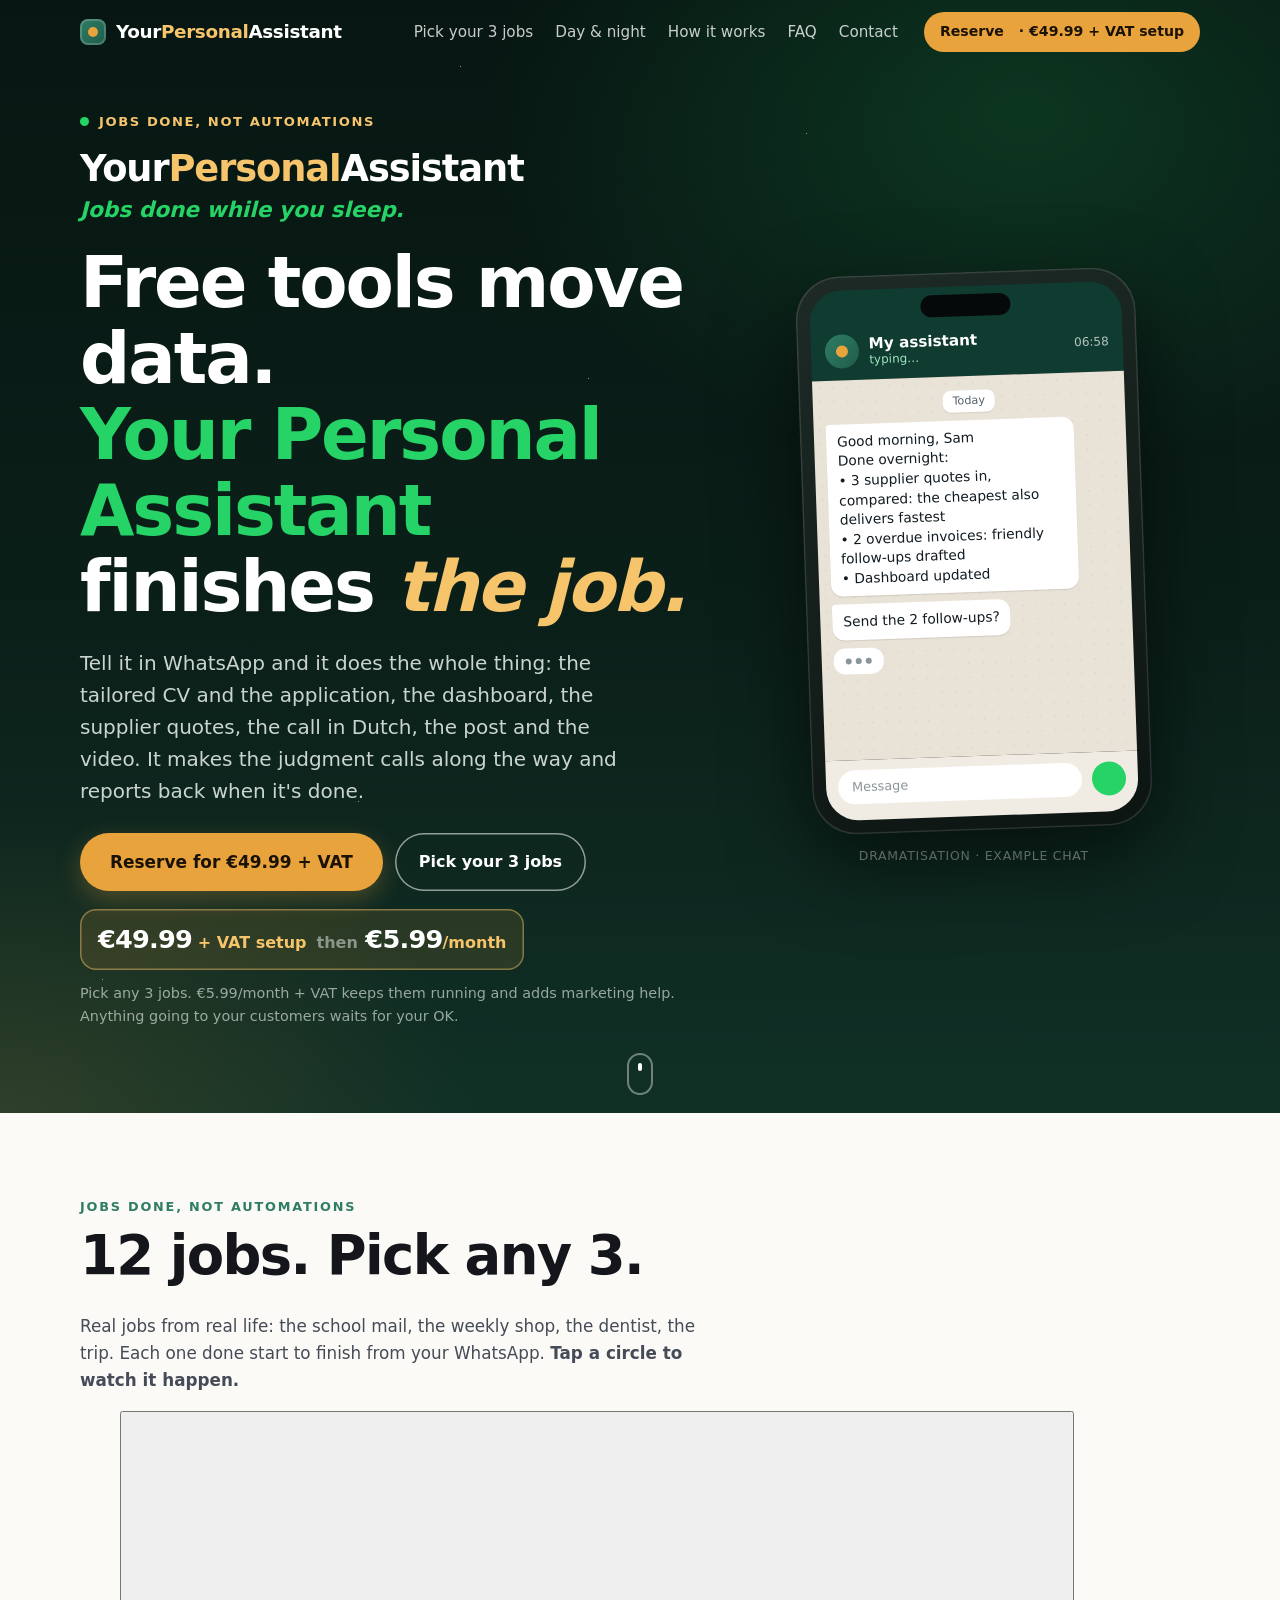
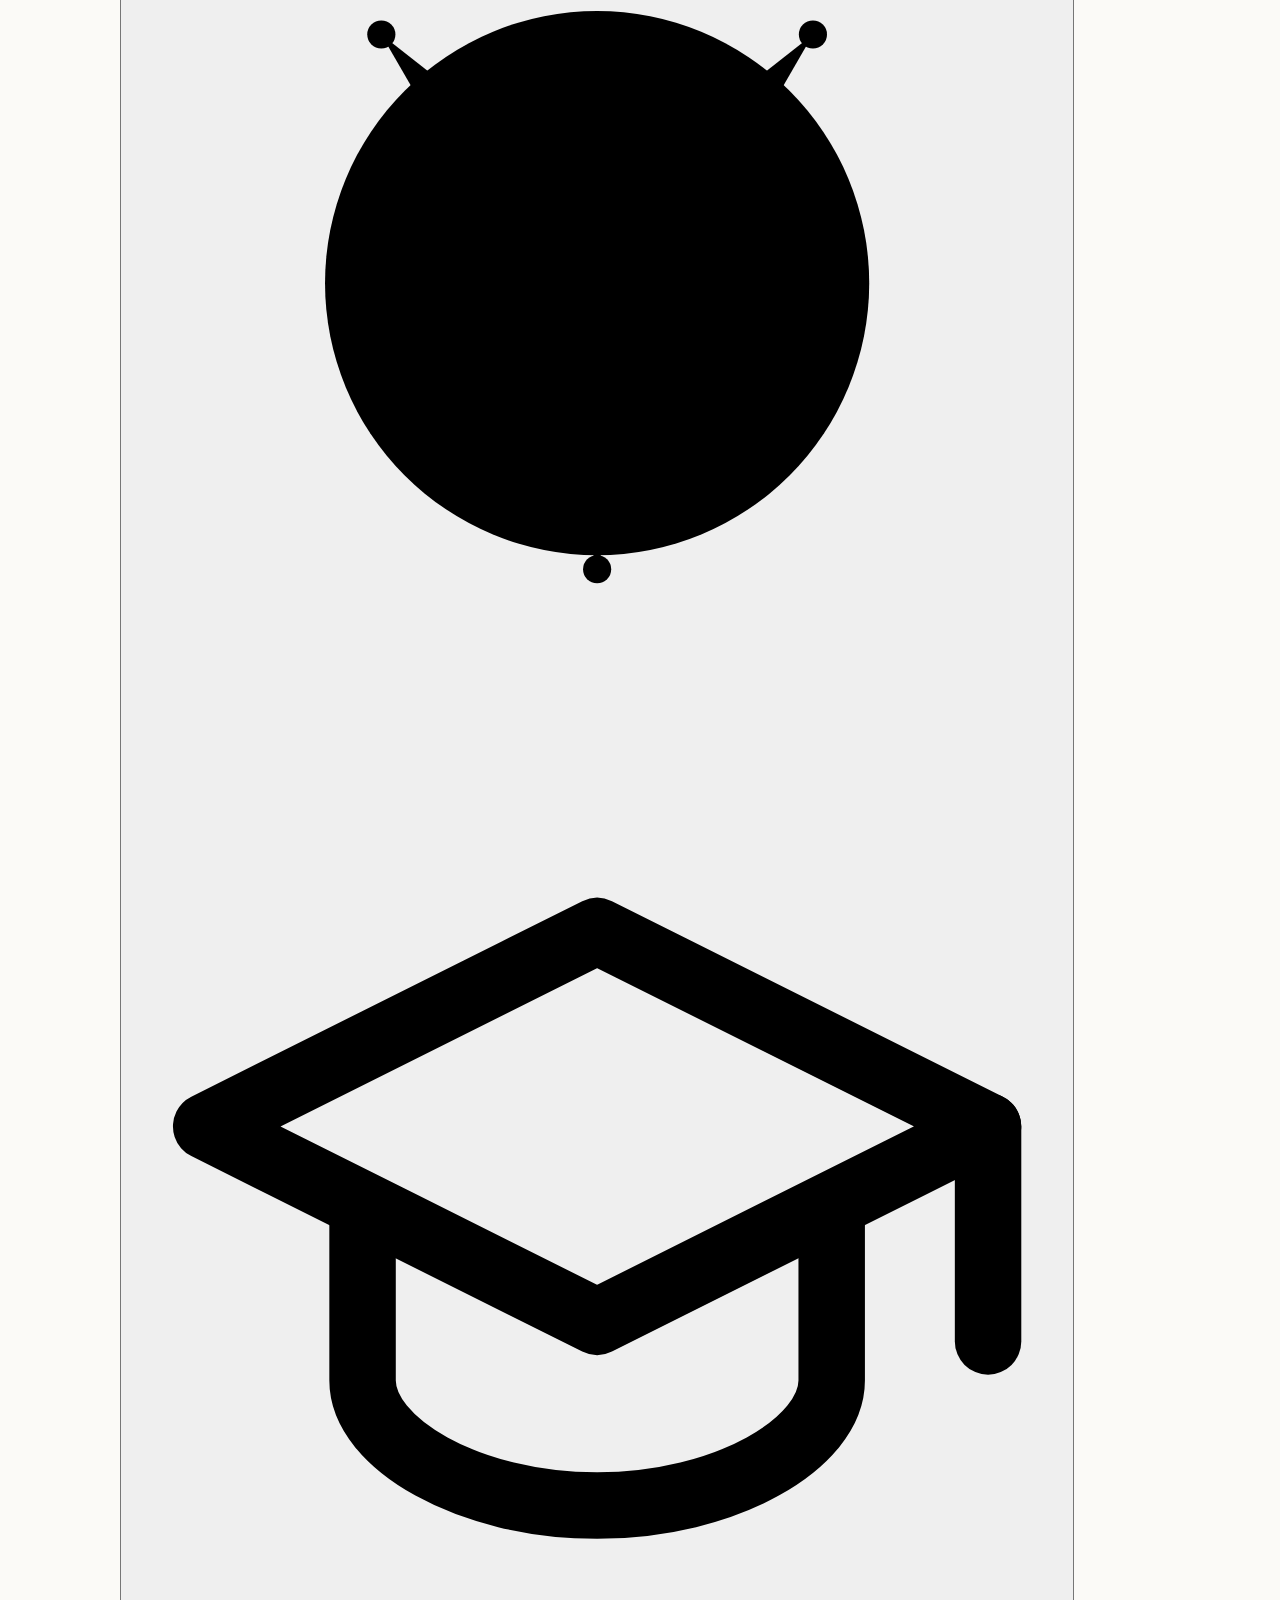
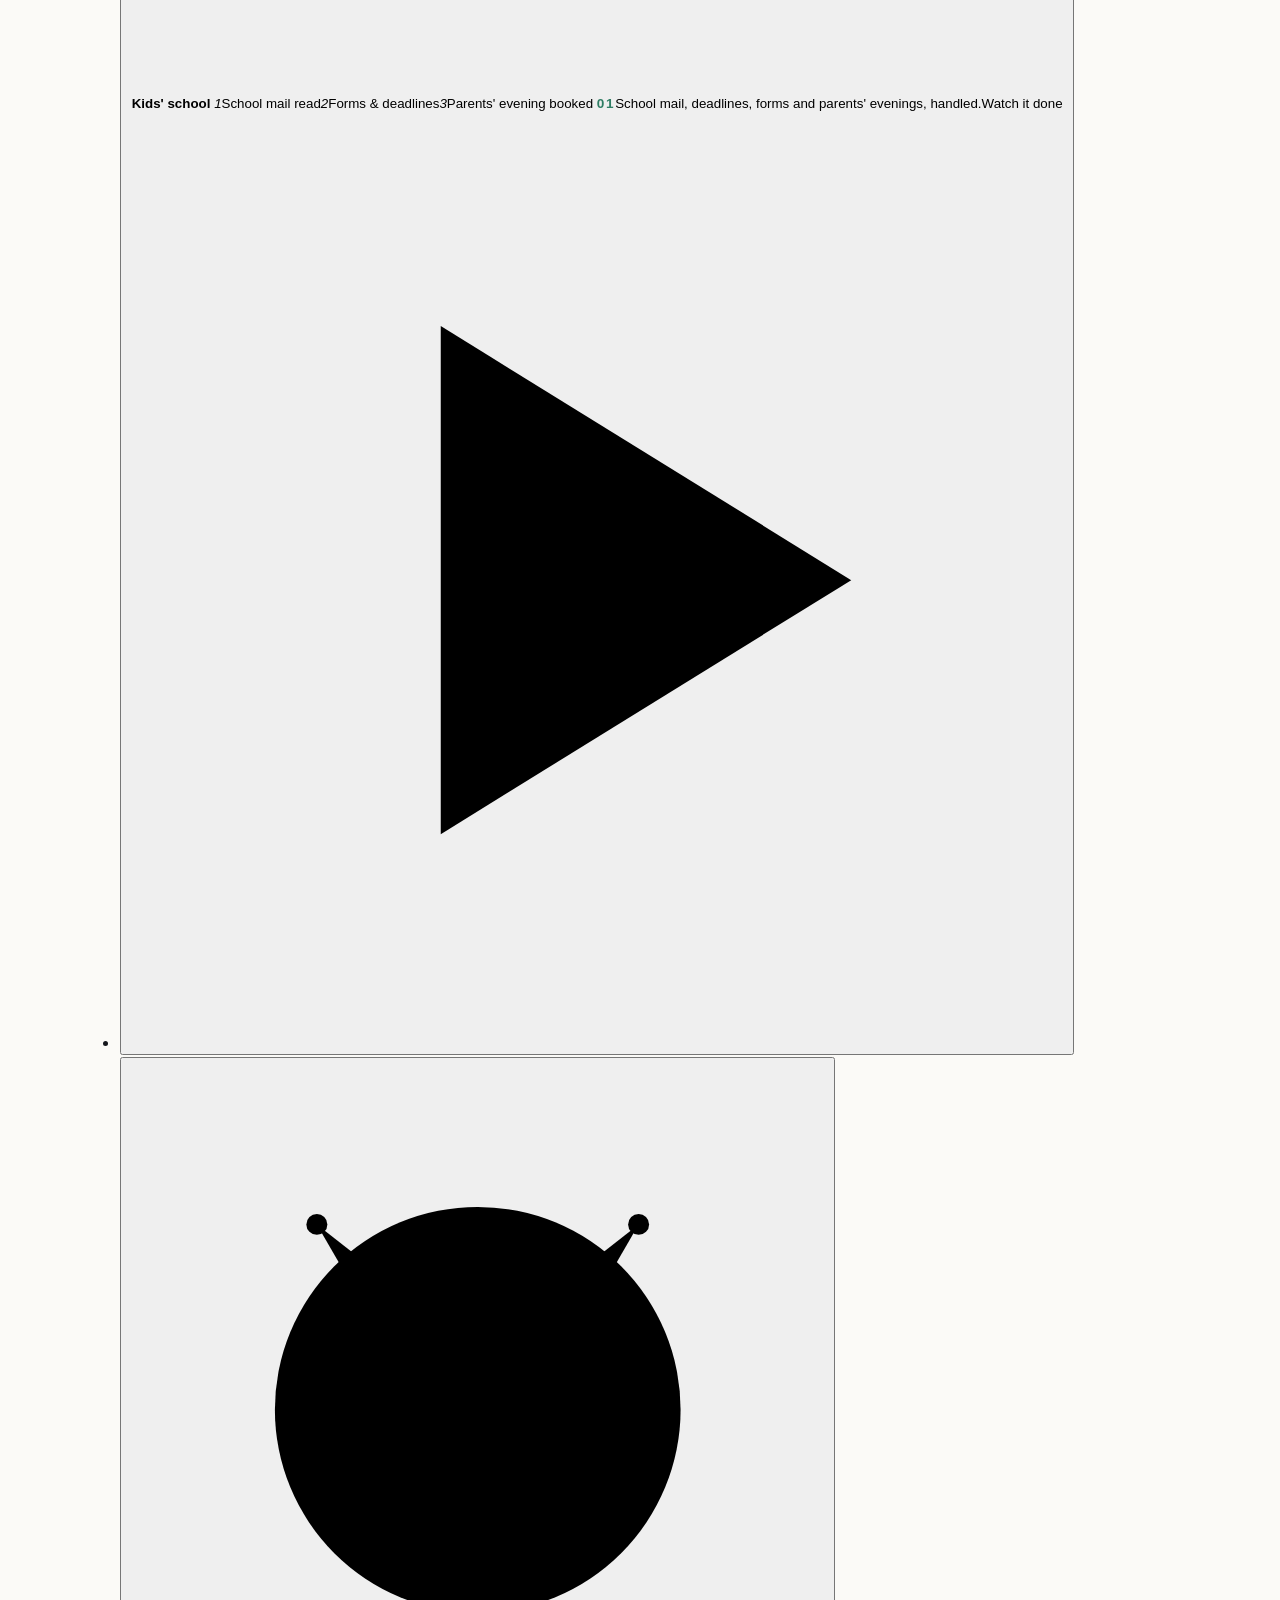
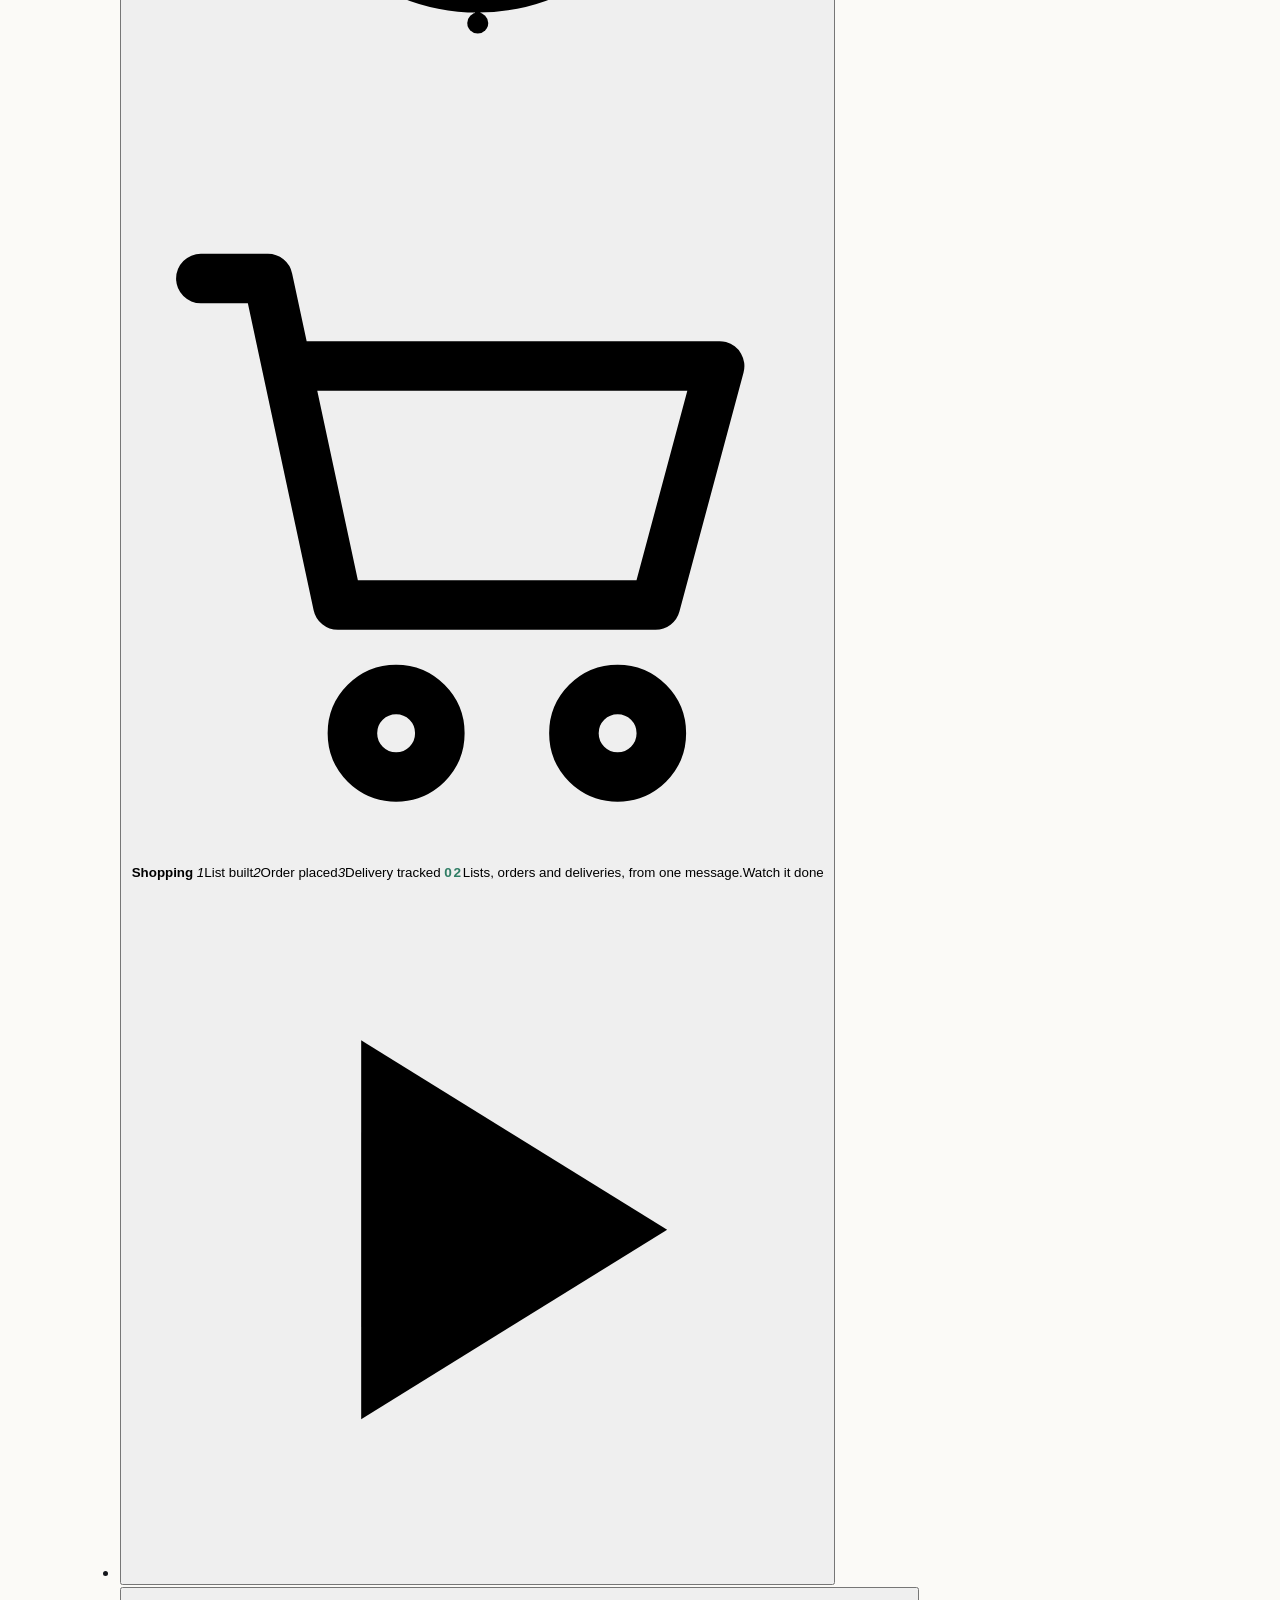
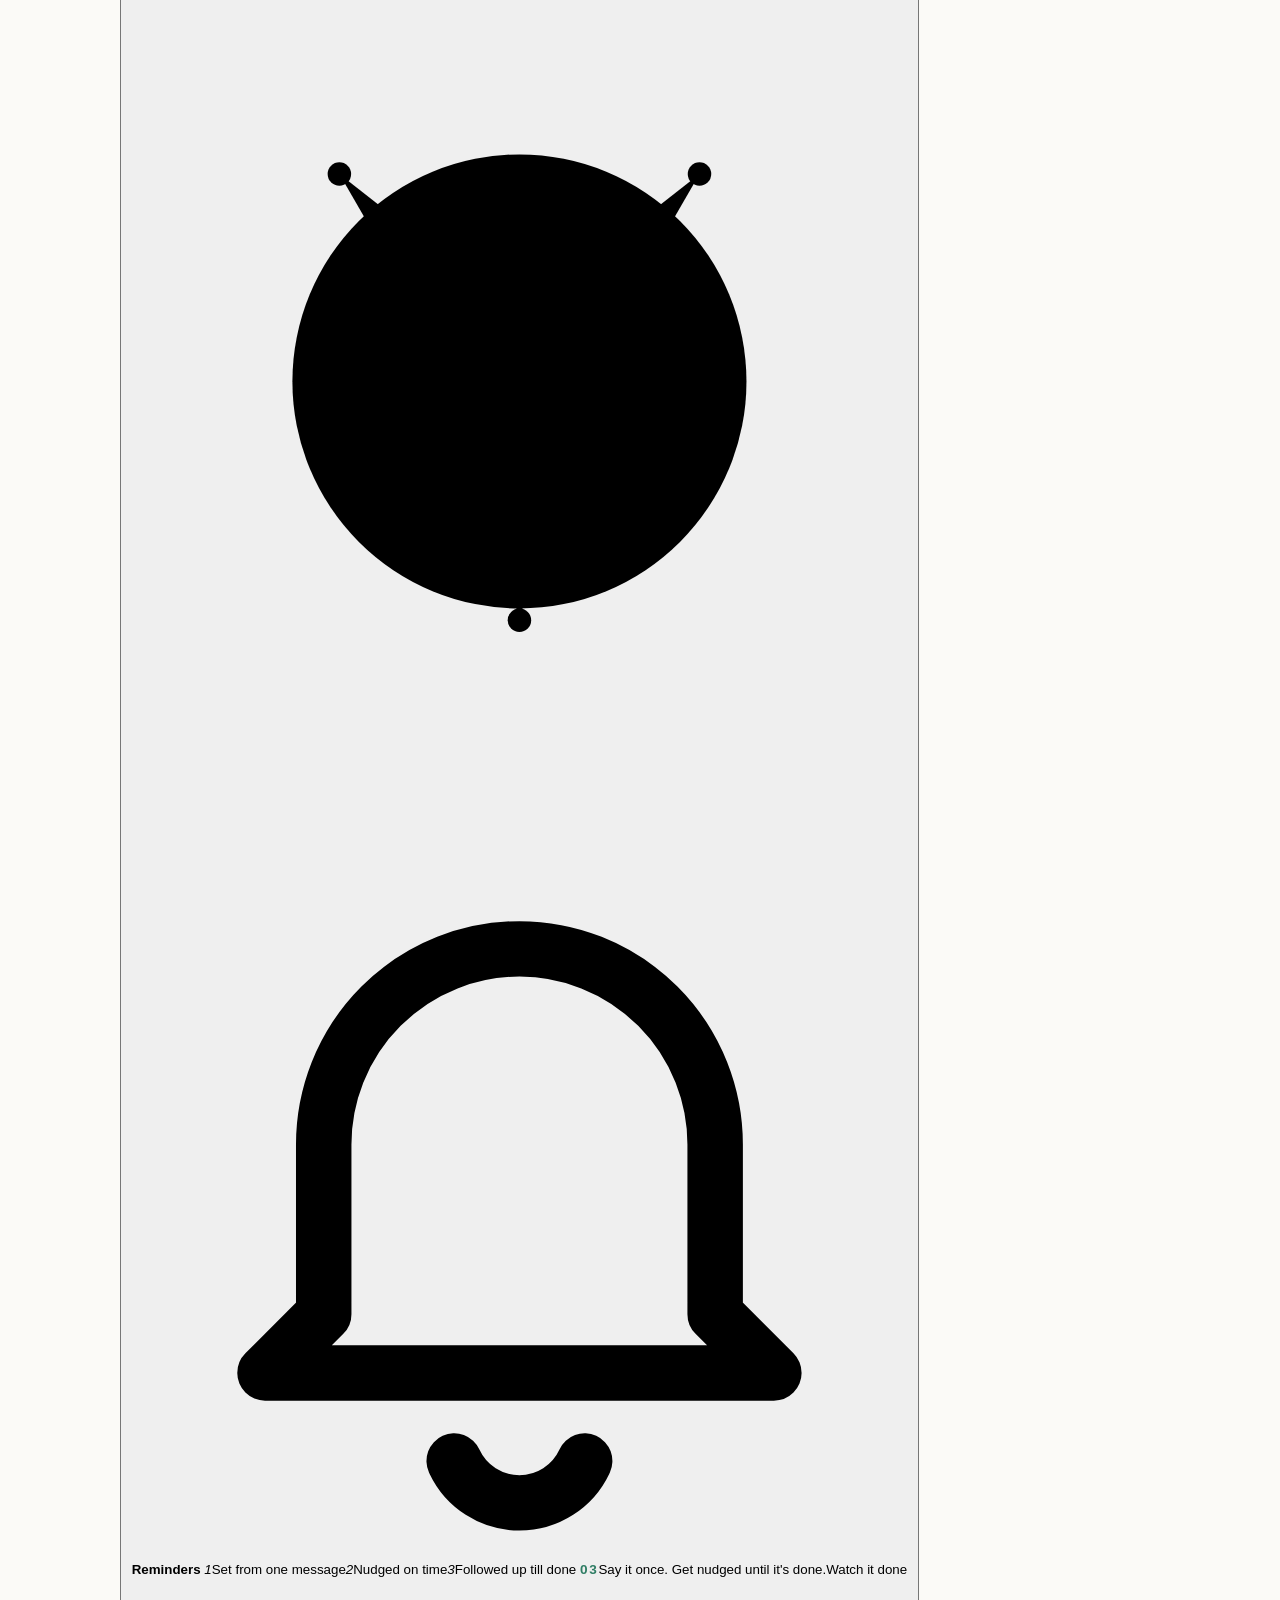
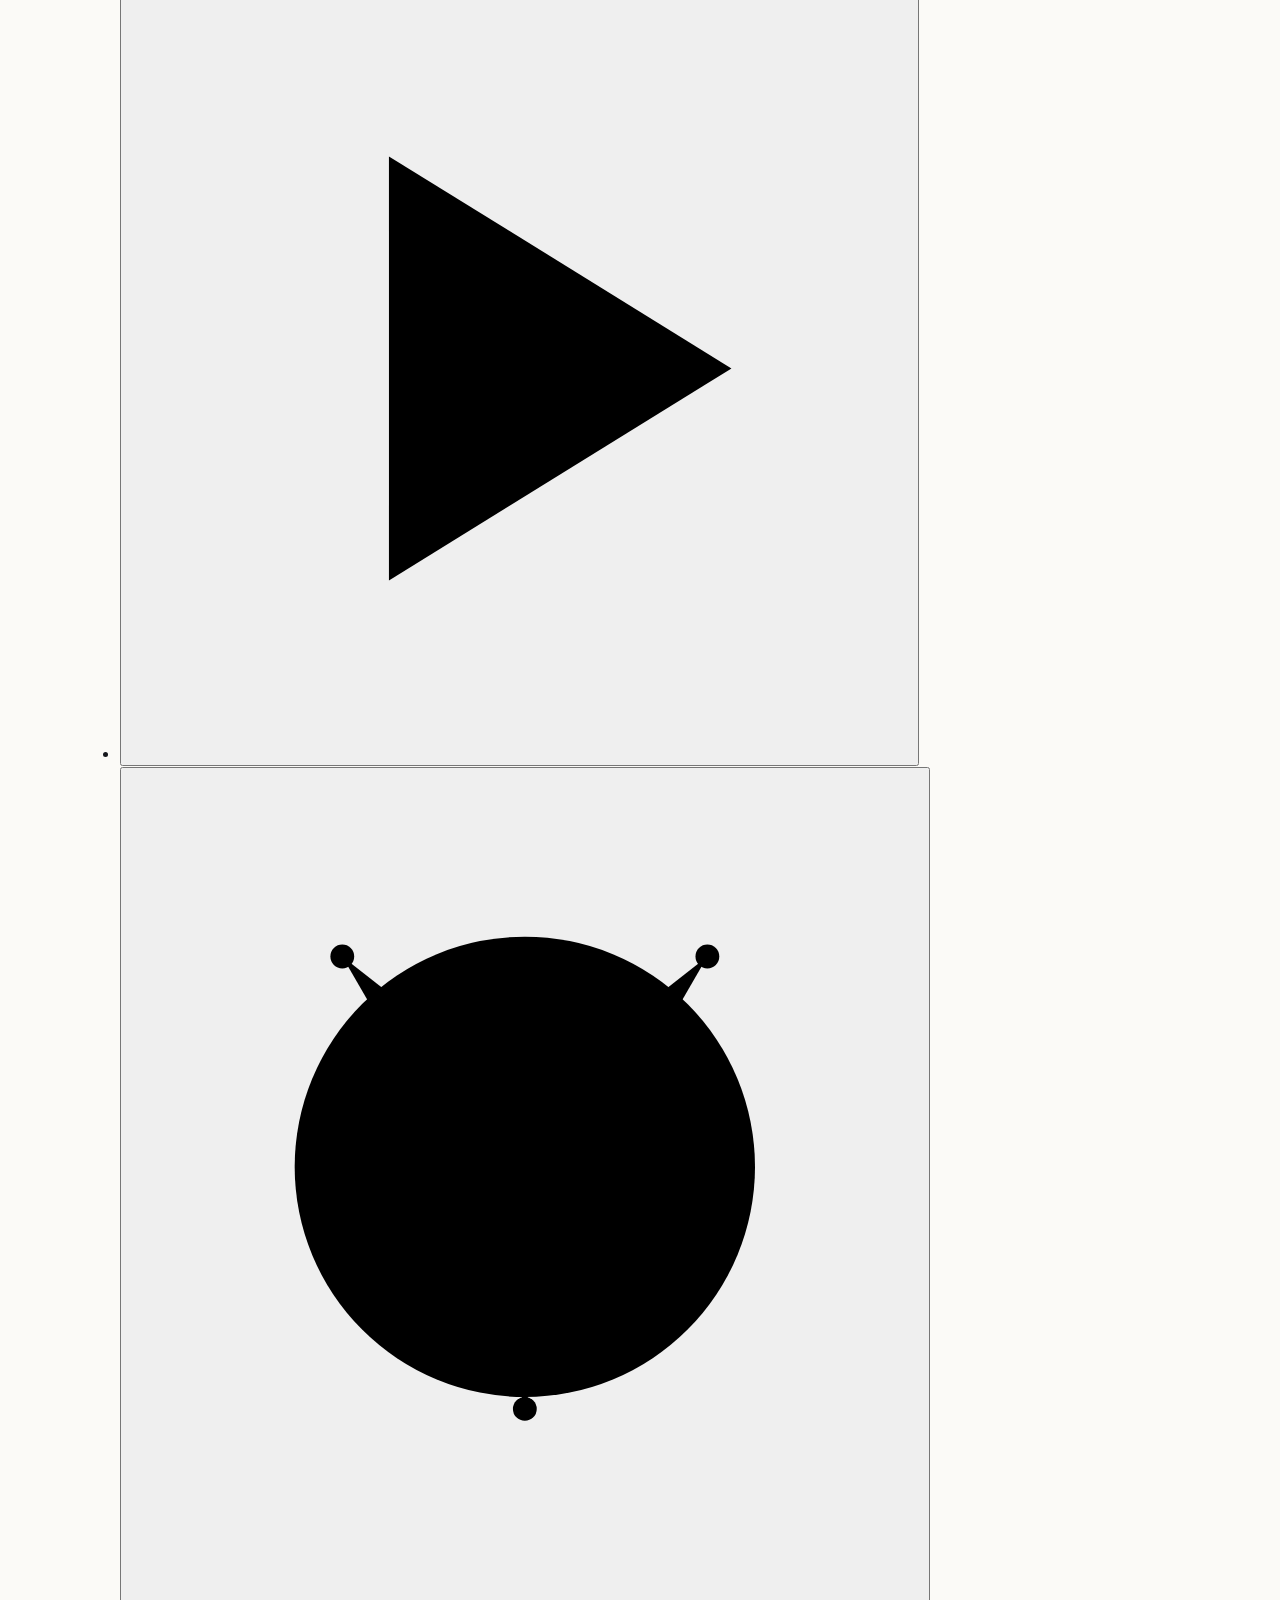
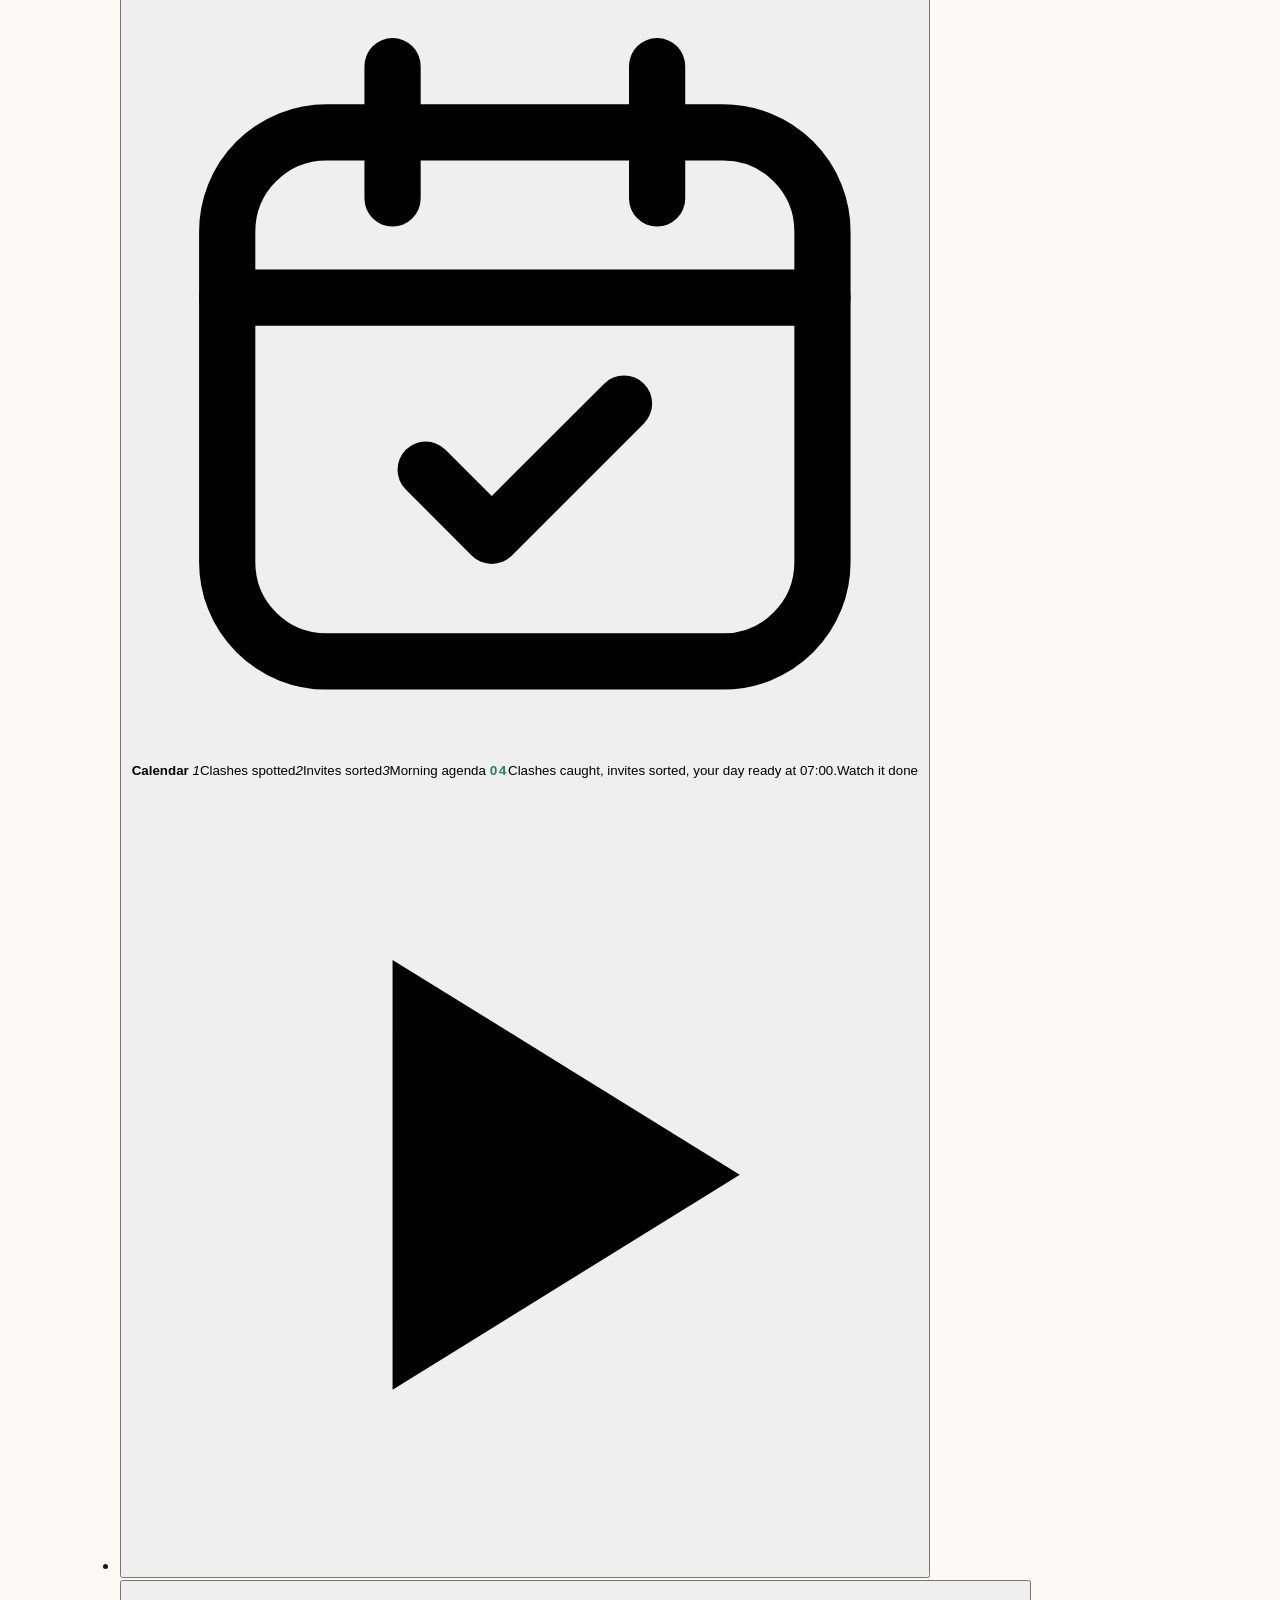
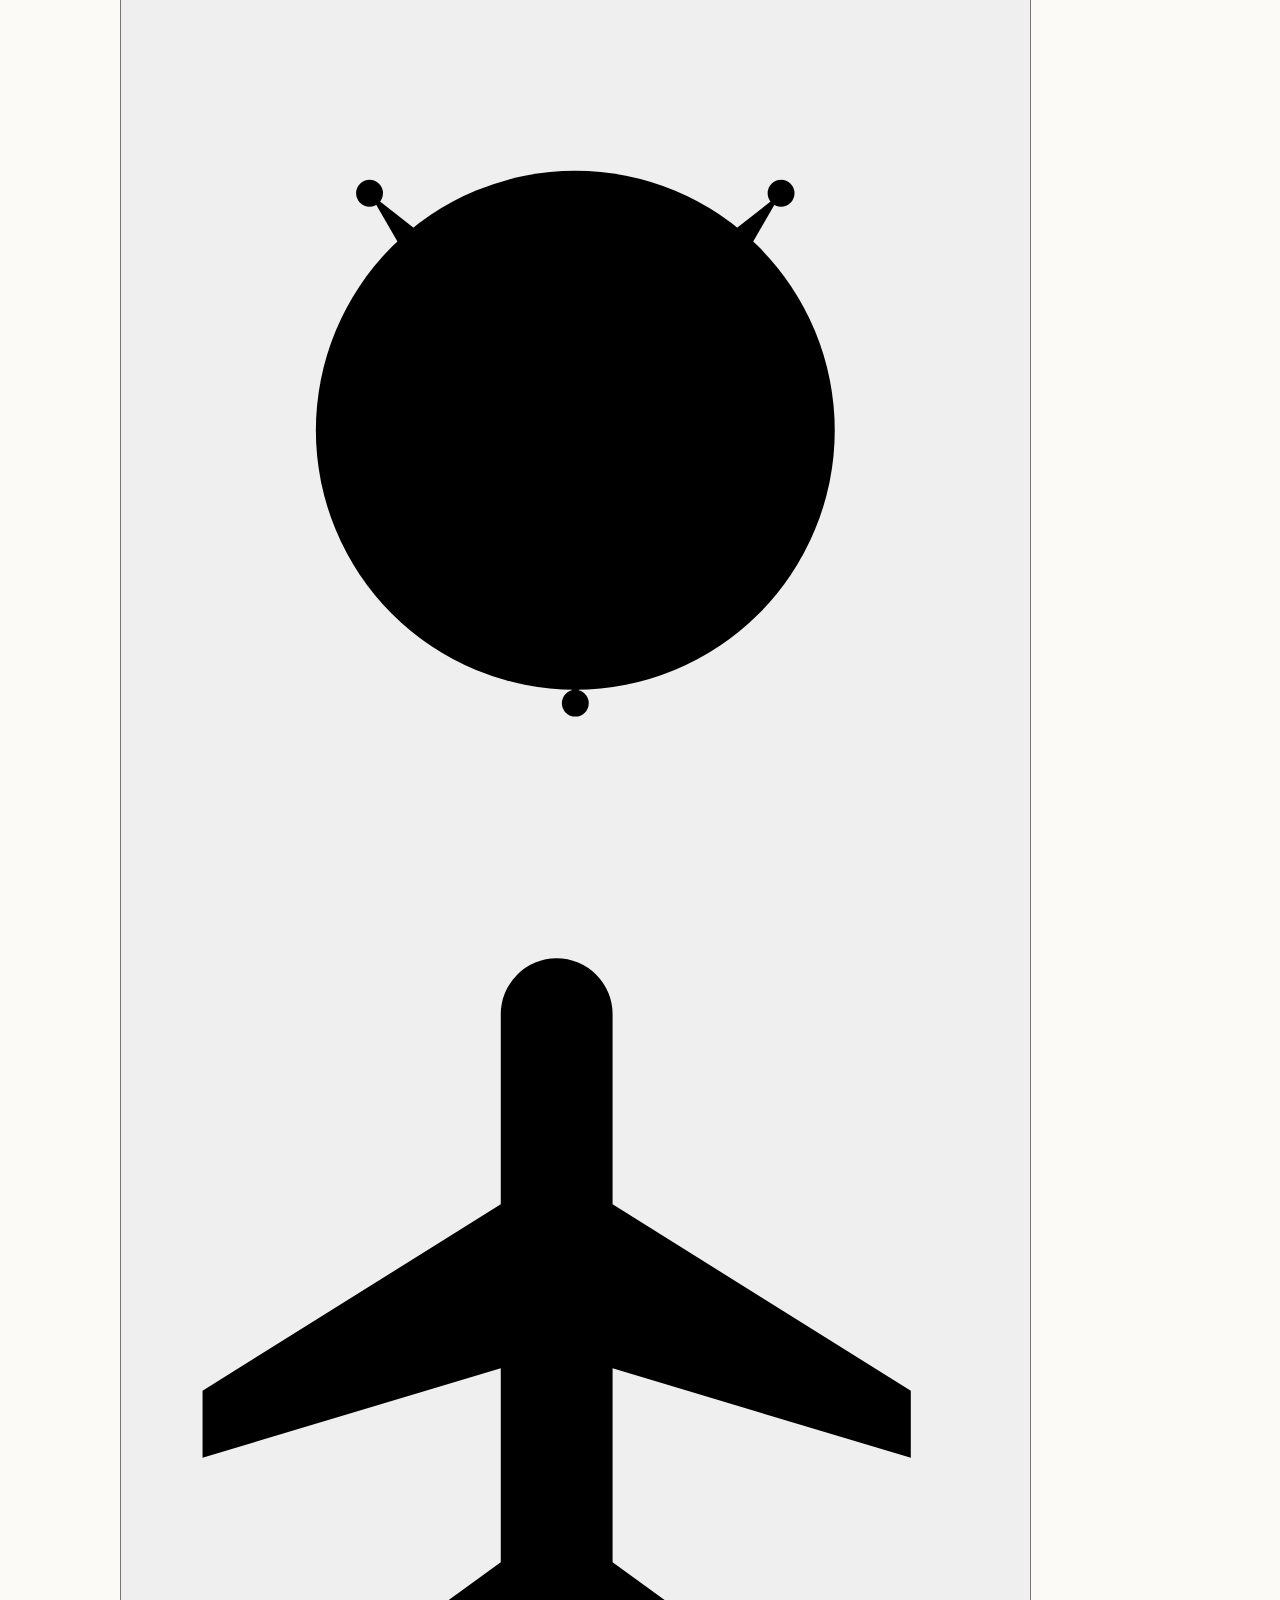
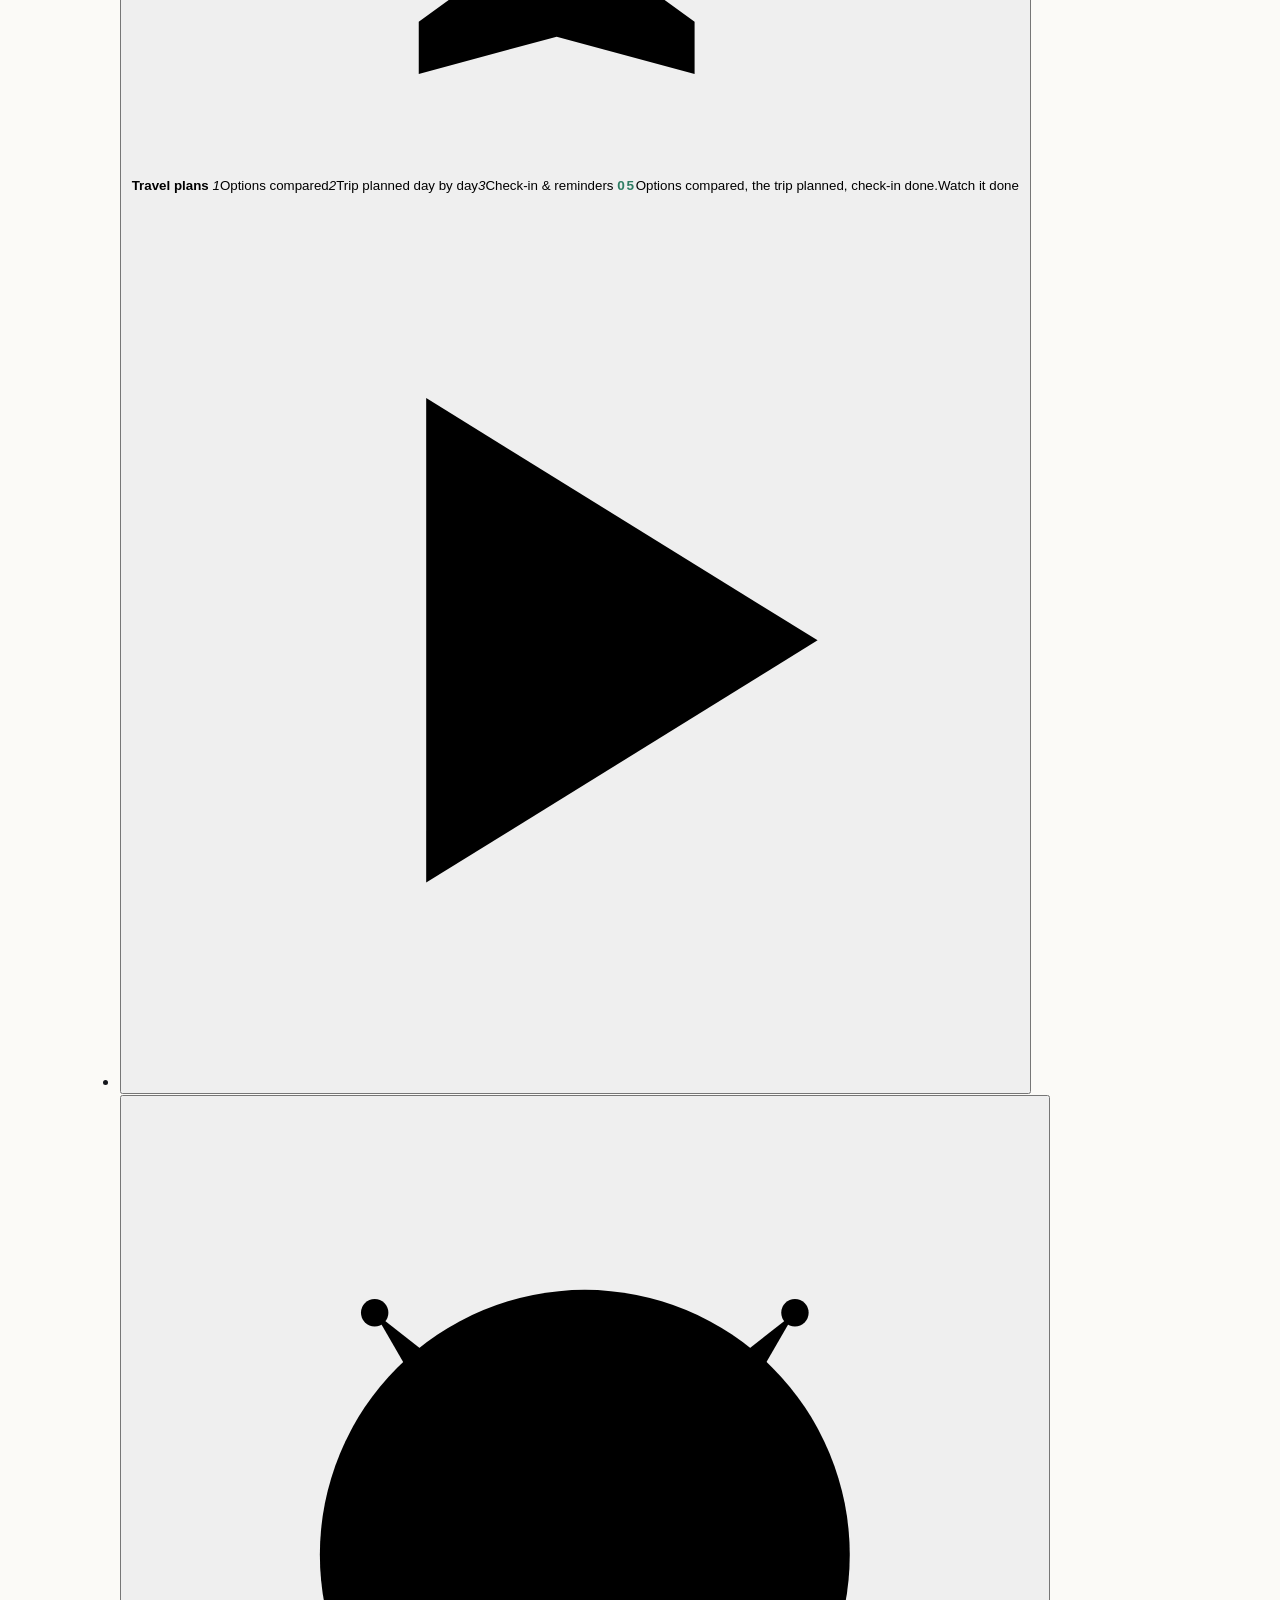
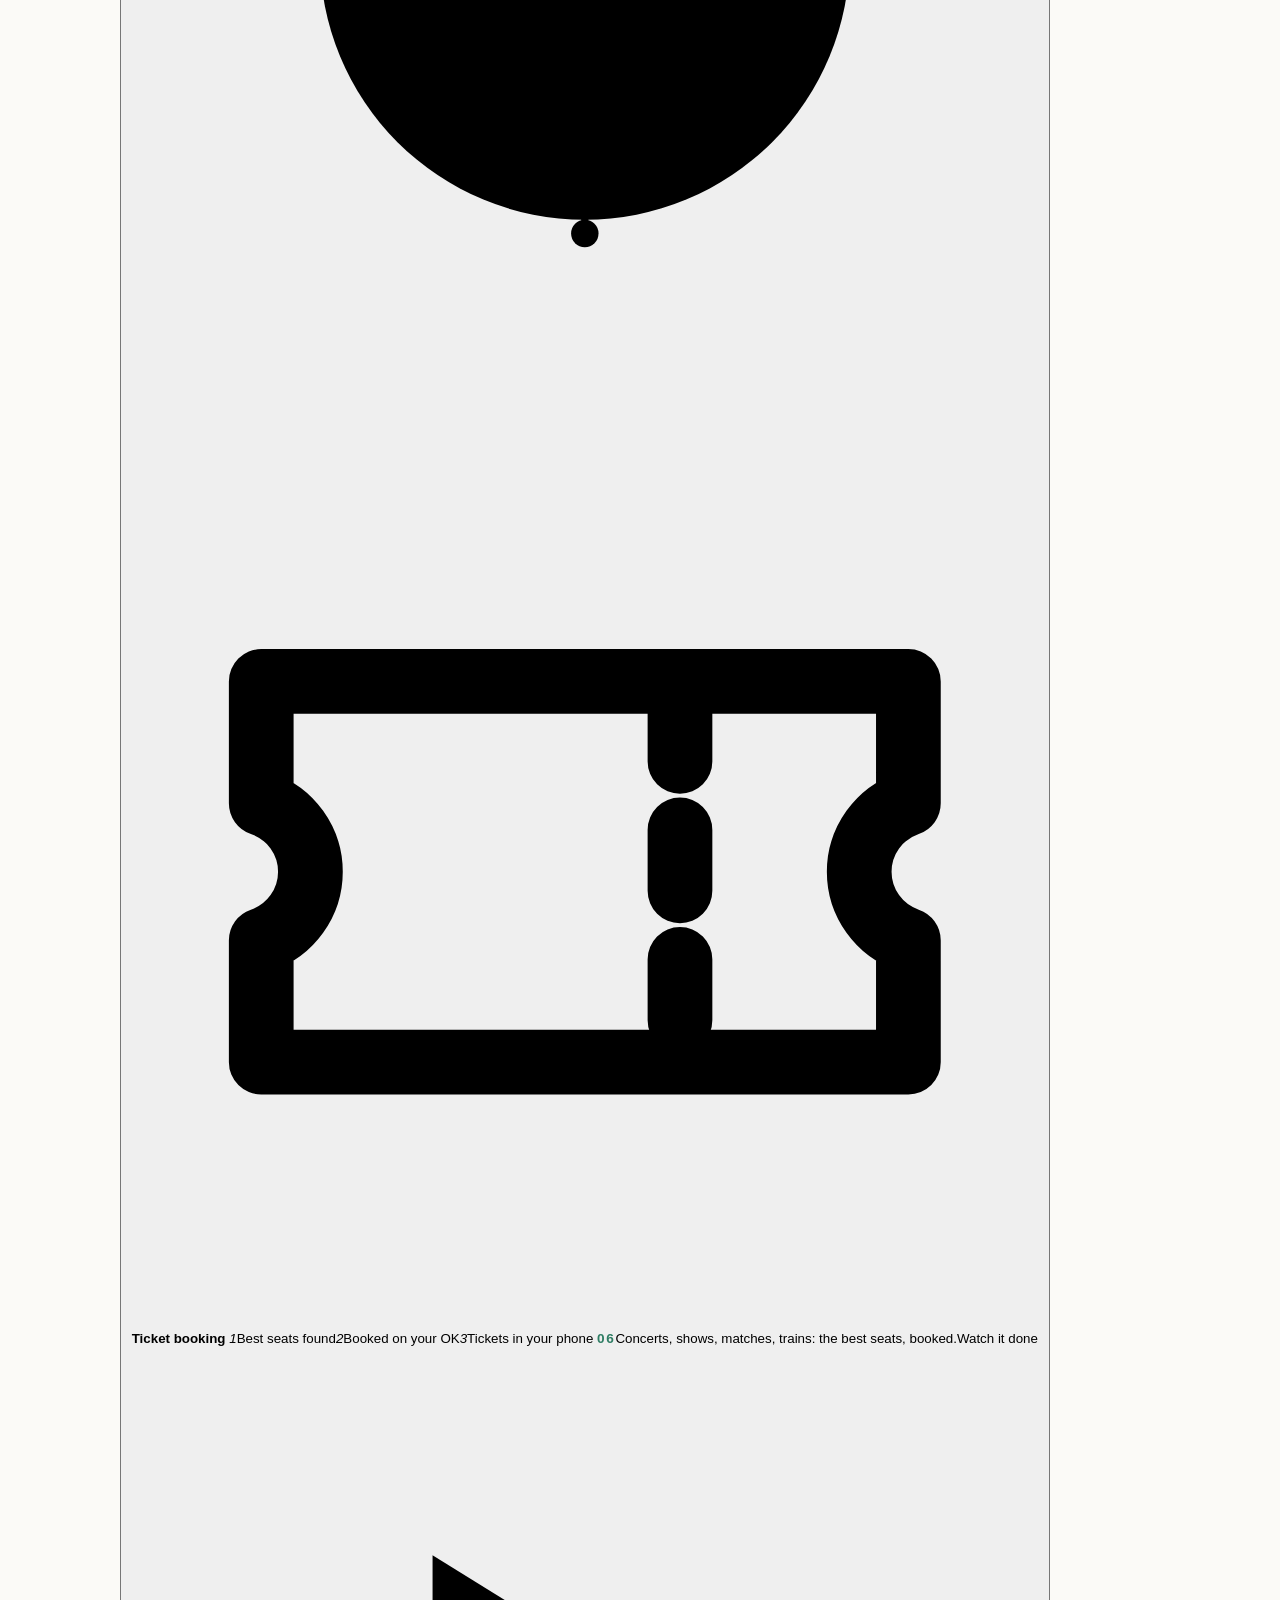
==== index.html @ eb57c245 "v7: cinematic job circles + chat sheet (index.html)" ====
<!doctype html>
<html lang="en">
<head>
<meta charset="utf-8">
<meta name="viewport" content="width=device-width, initial-scale=1, viewport-fit=cover">
<title>YourPersonalAssistant — Jobs done while you sleep. Jobs done, not automations · €49.99 setup, €5.99/month</title>
<meta name="description" content="Your Personal Assistant: jobs done while you sleep. Tell it in WhatsApp and it does the whole job: kids' school mail and forms, shopping, reminders, your calendar, travel plans, ticket booking, doctor, dentist and garage appointments, bills and renewals, job hunting and more. Pick any 3 jobs. €49.99 + VAT setup, then €5.99/month for maintenance and marketing.">
<meta name="theme-color" content="#0b1f19">
<meta property="og:type" content="website">
<meta property="og:url" content="https://myownagent.aiagentops.nl/">
<meta property="og:title" content="YourPersonalAssistant — Jobs done while you sleep.">
<meta property="og:description" content="Tell it in WhatsApp. It does the whole job. Pick any 3 — €49.99 + VAT setup, then €5.99/month.">
<meta property="og:image" content="https://myownagent.aiagentops.nl/og.png">
<meta property="og:image:width" content="1200">
<meta property="og:image:height" content="630">
<meta property="og:image:alt" content="YourPersonalAssistant — Jobs done while you sleep. Jobs done, not automations. €49.99 + VAT setup, then €5.99/month.">
<meta name="twitter:card" content="summary_large_image">
<meta name="twitter:title" content="YourPersonalAssistant — Jobs done while you sleep.">
<meta name="twitter:image" content="https://myownagent.aiagentops.nl/og.png">
<link rel="icon" href="data:image/svg+xml,%3Csvg xmlns='http://www.w3.org/2000/svg' viewBox='0 0 32 32'%3E%3Crect width='32' height='32' rx='9' fill='%231f5c4a'/%3E%3Ccircle cx='16' cy='16' r='6' fill='%23e8a33d'/%3E%3C/svg%3E">
<link rel="stylesheet" href="styles.css">
</head>
<body>
<a class="skip" href="#main">Skip to content</a>
<header class="nav" id="nav">
  <div class="wrap nav-in">
    <a class="logo" href="#top" aria-label="YourPersonalAssistant home"><span class="mark" aria-hidden="true"></span><span class="wm">Your<span class="wm-p">Personal</span>Assistant</span></a>
    <nav aria-label="Sections">
      <a href="#does">Pick your 3 jobs</a>
      <a href="#day">Day &amp; night</a>
      <a href="#how">How it works</a>
      <a href="#faq">FAQ</a>
      <a href="/contact">Contact</a>
    </nav>
    <a class="btn btn-sm" href="#join">Reserve<span class="long">&nbsp;· €49.99 + VAT setup</span></a>
  </div>
</header>

<main id="main">
<!-- HERO -->
<section class="hero" id="top">
  <div class="stars" aria-hidden="true"></div>
  <div class="wrap hero-in">
    <div class="hero-copy">
      <p class="eyebrow reveal"><span class="pulse" aria-hidden="true"></span>Jobs done, not automations</p>
      <p class="brandline reveal"><span class="bl-name"><span class="wm">Your<span class="wm-p">Personal</span>Assistant</span></span><span class="bl-tag">Jobs done while you sleep.</span></p>
      <h1 class="reveal">Free tools move data.<br><span class="hl">Your Personal Assistant</span> finishes <span class="hl2">the job.</span></h1>
      <p class="lede reveal">Tell it in WhatsApp and it does the whole thing: the tailored CV and the application, the dashboard, the supplier quotes, the call in Dutch, the post and the video. It makes the judgment calls along the way and reports back when it's done.</p>
      <div class="cta-row reveal">
        <a class="btn btn-big" href="#join">Reserve for €49.99 + VAT</a>
        <a class="btn btn-ghost" href="#does">Pick your 3 jobs</a>
      </div>
      <p class="hero-price reveal"><span class="nw"><b>€49.99</b> <span>+ VAT setup</span></span> <span class="nw"><i>then</i> <b>€5.99</b><span>/month</span></span></p>
      <p class="fine reveal">Pick any 3 jobs. €5.99/month + VAT keeps them running and adds marketing help. Anything going to your customers waits for your OK.</p>
    </div>

    <div class="hero-phone reveal">
      <div class="phone" aria-label="Dramatised example of a chat with your assistant">
        <div class="notch" aria-hidden="true"></div>
        <div class="ph-head">
          <span class="av" aria-hidden="true"></span>
          <span class="who"><b>My assistant</b><small class="js-status">online</small></span>
          <span class="ph-time">06:58</span>
        </div>
        <div class="chat" id="hero-chat">
          <div class="day-chip">Today</div>
          <div class="msg in" data-s>Good morning, Sam<br>Done overnight:<br>• 3 supplier quotes in, compared: the cheapest also delivers fastest<br>• 2 overdue invoices: friendly follow-ups drafted<br>• Dashboard updated</div>
          <div class="msg in" data-s>Send the 2 follow-ups?</div>
          <div class="typing" data-s aria-hidden="true"><i></i><i></i><i></i></div>
          <div class="msg out" data-s>Yes, go ✓</div>
          <div class="msg in" data-s>Sent. I'll call the supplier at 10:00 to lock in the price.</div>
        </div>
        <div class="ph-bar" aria-hidden="true"><span>Message</span><i></i></div>
      </div>
      <p class="dram">Dramatisation · example chat</p>
    </div>
  </div>
  <a class="scroll-cue" href="#does" aria-label="Scroll to the jobs"><span></span></a>
</section>

<!-- JOBS MENU: PICK ANY 3 (v7 cinematic circles) -->
<section id="does" class="sec does cine">
  <div class="cine-sky" aria-hidden="true"><span></span><span></span><span></span></div>
  <div class="wrap">
    <p class="kicker reveal">Jobs done, not automations</p>
    <h2 class="reveal">12 jobs. <span class="gold">Pick any 3.</span></h2>
    <p class="sub reveal">Real jobs from real life: the school mail, the weekly shop, the dentist, the trip. Each one done start to finish from your WhatsApp. <b>Tap a circle to watch it happen.</b></p>
    <ul class="jgrid" role="list">
      <li class="jc reveal" style="--c1:#ffc25a;--c2:#ff6a3d">
        <button class="orbit" type="button" data-job="school" aria-haspopup="dialog" aria-label="Kids&#x27; school: School mail read, Forms &amp; deadlines, Parents&#x27; evening booked. Open the chat to see it done.">
          <span class="dial" aria-hidden="true">
            <svg class="rays" viewBox="0 0 100 100"><circle class="ring r1" cx="50" cy="50" r="23.5"/><circle class="ring r2" cx="50" cy="50" r="29"/><polygon class="sp sp1" points="41.10,34.56 27.00,23.50 35.96,39.01"/><circle class="tip tip1" cx="27" cy="23.5" r="1.5"/><polygon class="sp sp2" points="64.04,39.01 73.00,23.50 58.90,34.56"/><circle class="tip tip2" cx="73" cy="23.5" r="1.5"/><polygon class="sp sp3" points="46.60,67.50 50.00,80.50 53.40,67.50"/><circle class="tip tip3" cx="50" cy="80.5" r="1.5"/></svg>
            <span class="orb"><span class="orb-in"><svg class="ic" viewBox="0 0 24 24" fill="none" stroke="currentColor" stroke-width="1.7" stroke-linecap="round" stroke-linejoin="round" aria-hidden="true"><path d="M2 9.5 12 4.5l10 5-10 5-10-5z"/><path d="M6 11.6V16c0 1.6 2.7 3.2 6 3.2s6-1.6 6-3.2v-4.4"/><path d="M22 9.5v5.5"/></svg><b>Kids&#x27; school</b></span></span>
            <span class="st st1"><i>1</i>School mail read</span><span class="st st2"><i>2</i>Forms &amp; deadlines</span><span class="st st3"><i>3</i>Parents&#x27; evening booked</span>
          </span>
          <span class="jc-foot"><span class="jn">01</span><span class="jl">School mail, deadlines, forms and parents&#x27; evenings, handled.</span><span class="watch">Watch it done <svg viewBox="0 0 24 24" aria-hidden="true"><path d="M8 5.5v13l10.5-6.5z" fill="currentColor"/></svg></span></span>
        </button>
      </li>
      <li class="jc reveal" style="--c1:#ff7ac6;--c2:#d6247f">
        <button class="orbit" type="button" data-job="shop" aria-haspopup="dialog" aria-label="Shopping: List built, Order placed, Delivery tracked. Open the chat to see it done.">
          <span class="dial" aria-hidden="true">
            <svg class="rays" viewBox="0 0 100 100"><circle class="ring r1" cx="50" cy="50" r="23.5"/><circle class="ring r2" cx="50" cy="50" r="29"/><polygon class="sp sp1" points="41.10,34.56 27.00,23.50 35.96,39.01"/><circle class="tip tip1" cx="27" cy="23.5" r="1.5"/><polygon class="sp sp2" points="64.04,39.01 73.00,23.50 58.90,34.56"/><circle class="tip tip2" cx="73" cy="23.5" r="1.5"/><polygon class="sp sp3" points="46.60,67.50 50.00,80.50 53.40,67.50"/><circle class="tip tip3" cx="50" cy="80.5" r="1.5"/></svg>
            <span class="orb"><span class="orb-in"><svg class="ic" viewBox="0 0 24 24" fill="none" stroke="currentColor" stroke-width="1.7" stroke-linecap="round" stroke-linejoin="round" aria-hidden="true"><path d="M2.5 4h2.3l2.4 11.2h10.9l2.2-8.2H6"/><circle cx="9.2" cy="19.6" r="1.5"/><circle cx="16.8" cy="19.6" r="1.5"/></svg><b>Shopping</b></span></span>
            <span class="st st1"><i>1</i>List built</span><span class="st st2"><i>2</i>Order placed</span><span class="st st3"><i>3</i>Delivery tracked</span>
          </span>
          <span class="jc-foot"><span class="jn">02</span><span class="jl">Lists, orders and deliveries, from one message.</span><span class="watch">Watch it done <svg viewBox="0 0 24 24" aria-hidden="true"><path d="M8 5.5v13l10.5-6.5z" fill="currentColor"/></svg></span></span>
        </button>
      </li>
      <li class="jc reveal" style="--c1:#b18cff;--c2:#6d28d9">
        <button class="orbit" type="button" data-job="remind" aria-haspopup="dialog" aria-label="Reminders: Set from one message, Nudged on time, Followed up till done. Open the chat to see it done.">
          <span class="dial" aria-hidden="true">
            <svg class="rays" viewBox="0 0 100 100"><circle class="ring r1" cx="50" cy="50" r="23.5"/><circle class="ring r2" cx="50" cy="50" r="29"/><polygon class="sp sp1" points="41.10,34.56 27.00,23.50 35.96,39.01"/><circle class="tip tip1" cx="27" cy="23.5" r="1.5"/><polygon class="sp sp2" points="64.04,39.01 73.00,23.50 58.90,34.56"/><circle class="tip tip2" cx="73" cy="23.5" r="1.5"/><polygon class="sp sp3" points="46.60,67.50 50.00,80.50 53.40,67.50"/><circle class="tip tip3" cx="50" cy="80.5" r="1.5"/></svg>
            <span class="orb"><span class="orb-in"><svg class="ic" viewBox="0 0 24 24" fill="none" stroke="currentColor" stroke-width="1.7" stroke-linecap="round" stroke-linejoin="round" aria-hidden="true"><path d="M6 16.5v-5.2a6 6 0 0 1 12 0v5.2l1.8 1.8H4.2z"/><path d="M10 21a2.2 2.2 0 0 0 4 0"/></svg><b>Reminders</b></span></span>
            <span class="st st1"><i>1</i>Set from one message</span><span class="st st2"><i>2</i>Nudged on time</span><span class="st st3"><i>3</i>Followed up till done</span>
          </span>
          <span class="jc-foot"><span class="jn">03</span><span class="jl">Say it once. Get nudged until it&#x27;s done.</span><span class="watch">Watch it done <svg viewBox="0 0 24 24" aria-hidden="true"><path d="M8 5.5v13l10.5-6.5z" fill="currentColor"/></svg></span></span>
        </button>
      </li>
      <li class="jc reveal" style="--c1:#5aa2ff;--c2:#2446d8">
        <button class="orbit" type="button" data-job="cal" aria-haspopup="dialog" aria-label="Calendar: Clashes spotted, Invites sorted, Morning agenda. Open the chat to see it done.">
          <span class="dial" aria-hidden="true">
            <svg class="rays" viewBox="0 0 100 100"><circle class="ring r1" cx="50" cy="50" r="23.5"/><circle class="ring r2" cx="50" cy="50" r="29"/><polygon class="sp sp1" points="41.10,34.56 27.00,23.50 35.96,39.01"/><circle class="tip tip1" cx="27" cy="23.5" r="1.5"/><polygon class="sp sp2" points="64.04,39.01 73.00,23.50 58.90,34.56"/><circle class="tip tip2" cx="73" cy="23.5" r="1.5"/><polygon class="sp sp3" points="46.60,67.50 50.00,80.50 53.40,67.50"/><circle class="tip tip3" cx="50" cy="80.5" r="1.5"/></svg>
            <span class="orb"><span class="orb-in"><svg class="ic" viewBox="0 0 24 24" fill="none" stroke="currentColor" stroke-width="1.7" stroke-linecap="round" stroke-linejoin="round" aria-hidden="true"><rect x="3" y="5" width="18" height="16" rx="3"/><path d="M3 10h18M8 3v4M16 3v4"/><path d="m9 15.2 2 2 4-4"/></svg><b>Calendar</b></span></span>
            <span class="st st1"><i>1</i>Clashes spotted</span><span class="st st2"><i>2</i>Invites sorted</span><span class="st st3"><i>3</i>Morning agenda</span>
          </span>
          <span class="jc-foot"><span class="jn">04</span><span class="jl">Clashes caught, invites sorted, your day ready at 07:00.</span><span class="watch">Watch it done <svg viewBox="0 0 24 24" aria-hidden="true"><path d="M8 5.5v13l10.5-6.5z" fill="currentColor"/></svg></span></span>
        </button>
      </li>
      <li class="jc reveal" style="--c1:#3ee6f0;--c2:#0e7490">
        <button class="orbit" type="button" data-job="travel" aria-haspopup="dialog" aria-label="Travel plans: Options compared, Trip planned day by day, Check-in &amp; reminders. Open the chat to see it done.">
          <span class="dial" aria-hidden="true">
            <svg class="rays" viewBox="0 0 100 100"><circle class="ring r1" cx="50" cy="50" r="23.5"/><circle class="ring r2" cx="50" cy="50" r="29"/><polygon class="sp sp1" points="41.10,34.56 27.00,23.50 35.96,39.01"/><circle class="tip tip1" cx="27" cy="23.5" r="1.5"/><polygon class="sp sp2" points="64.04,39.01 73.00,23.50 58.90,34.56"/><circle class="tip tip2" cx="73" cy="23.5" r="1.5"/><polygon class="sp sp3" points="46.60,67.50 50.00,80.50 53.40,67.50"/><circle class="tip tip3" cx="50" cy="80.5" r="1.5"/></svg>
            <span class="orb"><span class="orb-in"><svg class="ic" viewBox="0 0 24 24" fill="currentColor" stroke="none" aria-hidden="true"><path d="M21 15.5v-1.8l-8-5V3.6a1.5 1.5 0 0 0-3 0v5.1l-8 5v1.8l8-2.4v5.2l-2.2 1.6v1.4l3.7-1 3.7 1v-1.4L13 18.3v-5.2z"/></svg><b>Travel plans</b></span></span>
            <span class="st st1"><i>1</i>Options compared</span><span class="st st2"><i>2</i>Trip planned day by day</span><span class="st st3"><i>3</i>Check-in &amp; reminders</span>
          </span>
          <span class="jc-foot"><span class="jn">05</span><span class="jl">Options compared, the trip planned, check-in done.</span><span class="watch">Watch it done <svg viewBox="0 0 24 24" aria-hidden="true"><path d="M8 5.5v13l10.5-6.5z" fill="currentColor"/></svg></span></span>
        </button>
      </li>
      <li class="jc reveal" style="--c1:#ff6b7f;--c2:#be123c">
        <button class="orbit" type="button" data-job="tickets" aria-haspopup="dialog" aria-label="Ticket booking: Best seats found, Booked on your OK, Tickets in your phone. Open the chat to see it done.">
          <span class="dial" aria-hidden="true">
            <svg class="rays" viewBox="0 0 100 100"><circle class="ring r1" cx="50" cy="50" r="23.5"/><circle class="ring r2" cx="50" cy="50" r="29"/><polygon class="sp sp1" points="41.10,34.56 27.00,23.50 35.96,39.01"/><circle class="tip tip1" cx="27" cy="23.5" r="1.5"/><polygon class="sp sp2" points="64.04,39.01 73.00,23.50 58.90,34.56"/><circle class="tip tip2" cx="73" cy="23.5" r="1.5"/><polygon class="sp sp3" points="46.60,67.50 50.00,80.50 53.40,67.50"/><circle class="tip tip3" cx="50" cy="80.5" r="1.5"/></svg>
            <span class="orb"><span class="orb-in"><svg class="ic" viewBox="0 0 24 24" fill="none" stroke="currentColor" stroke-width="1.7" stroke-linecap="round" stroke-linejoin="round" aria-hidden="true"><path d="M3.5 7h17v3.2a1.9 1.9 0 0 0 0 3.6V17h-17v-3.2a1.9 1.9 0 0 0 0-3.6z"/><path d="M14.5 7.5v9" stroke-dasharray="1.6 1.8"/></svg><b>Ticket booking</b></span></span>
            <span class="st st1"><i>1</i>Best seats found</span><span class="st st2"><i>2</i>Booked on your OK</span><span class="st st3"><i>3</i>Tickets in your phone</span>
          </span>
          <span class="jc-foot"><span class="jn">06</span><span class="jl">Concerts, shows, matches, trains: the best seats, booked.</span><span class="watch">Watch it done <svg viewBox="0 0 24 24" aria-hidden="true"><path d="M8 5.5v13l10.5-6.5z" fill="currentColor"/></svg></span></span>
        </button>
      </li>
      <li class="jc reveal" style="--c1:#46e3a6;--c2:#047857">
        <button class="orbit" type="button" data-job="appts" aria-haspopup="dialog" aria-label="Appointments: Slot found, Booked on your OK, Chased till confirmed. Open the chat to see it done.">
          <span class="dial" aria-hidden="true">
            <svg class="rays" viewBox="0 0 100 100"><circle class="ring r1" cx="50" cy="50" r="23.5"/><circle class="ring r2" cx="50" cy="50" r="29"/><polygon class="sp sp1" points="41.10,34.56 27.00,23.50 35.96,39.01"/><circle class="tip tip1" cx="27" cy="23.5" r="1.5"/><polygon class="sp sp2" points="64.04,39.01 73.00,23.50 58.90,34.56"/><circle class="tip tip2" cx="73" cy="23.5" r="1.5"/><polygon class="sp sp3" points="46.60,67.50 50.00,80.50 53.40,67.50"/><circle class="tip tip3" cx="50" cy="80.5" r="1.5"/></svg>
            <span class="orb"><span class="orb-in"><svg class="ic" viewBox="0 0 24 24" fill="none" stroke="currentColor" stroke-width="1.7" stroke-linecap="round" stroke-linejoin="round" aria-hidden="true"><circle cx="12" cy="12" r="9"/><path d="M12 7.5v9M7.5 12h9"/></svg><b>Appointments</b></span></span>
            <span class="st st1"><i>1</i>Slot found</span><span class="st st2"><i>2</i>Booked on your OK</span><span class="st st3"><i>3</i>Chased till confirmed</span>
          </span>
          <span class="jc-foot"><span class="jn">07</span><span class="jl">Doctor, dentist, garage: booked and chased.</span><span class="watch">Watch it done <svg viewBox="0 0 24 24" aria-hidden="true"><path d="M8 5.5v13l10.5-6.5z" fill="currentColor"/></svg></span></span>
        </button>
      </li>
      <li class="jc reveal" style="--c1:#ffd75e;--c2:#d97706">
        <button class="orbit" type="button" data-job="home" aria-haspopup="dialog" aria-label="Bills &amp; renewals: Bills checked, Renewals flagged early, Cancelled on your OK. Open the chat to see it done.">
          <span class="dial" aria-hidden="true">
            <svg class="rays" viewBox="0 0 100 100"><circle class="ring r1" cx="50" cy="50" r="23.5"/><circle class="ring r2" cx="50" cy="50" r="29"/><polygon class="sp sp1" points="41.10,34.56 27.00,23.50 35.96,39.01"/><circle class="tip tip1" cx="27" cy="23.5" r="1.5"/><polygon class="sp sp2" points="64.04,39.01 73.00,23.50 58.90,34.56"/><circle class="tip tip2" cx="73" cy="23.5" r="1.5"/><polygon class="sp sp3" points="46.60,67.50 50.00,80.50 53.40,67.50"/><circle class="tip tip3" cx="50" cy="80.5" r="1.5"/></svg>
            <span class="orb"><span class="orb-in"><svg class="ic" viewBox="0 0 24 24" fill="none" stroke="currentColor" stroke-width="1.7" stroke-linecap="round" stroke-linejoin="round" aria-hidden="true"><path d="M3 11.2 12 4l9 7.2"/><path d="M5.5 9.6V20h13V9.6"/><path d="M10 20v-5.5h4V20"/></svg><b>Bills &amp; renewals</b></span></span>
            <span class="st st1"><i>1</i>Bills checked</span><span class="st st2"><i>2</i>Renewals flagged early</span><span class="st st3"><i>3</i>Cancelled on your OK</span>
          </span>
          <span class="jc-foot"><span class="jn">08</span><span class="jl">Household admin: bills checked, renewals caught before they auto-debit.</span><span class="watch">Watch it done <svg viewBox="0 0 24 24" aria-hidden="true"><path d="M8 5.5v13l10.5-6.5z" fill="currentColor"/></svg></span></span>
        </button>
      </li>
      <li class="jc reveal" style="--c1:#8f9bff;--c2:#4338ca">
        <button class="orbit" type="button" data-job="jobs" aria-haspopup="dialog" aria-label="Job hunting: Roles found daily, CV tailored per job, Applied &amp; replies tracked. Open the chat to see it done.">
          <span class="dial" aria-hidden="true">
            <svg class="rays" viewBox="0 0 100 100"><circle class="ring r1" cx="50" cy="50" r="23.5"/><circle class="ring r2" cx="50" cy="50" r="29"/><polygon class="sp sp1" points="41.10,34.56 27.00,23.50 35.96,39.01"/><circle class="tip tip1" cx="27" cy="23.5" r="1.5"/><polygon class="sp sp2" points="64.04,39.01 73.00,23.50 58.90,34.56"/><circle class="tip tip2" cx="73" cy="23.5" r="1.5"/><polygon class="sp sp3" points="46.60,67.50 50.00,80.50 53.40,67.50"/><circle class="tip tip3" cx="50" cy="80.5" r="1.5"/></svg>
            <span class="orb"><span class="orb-in"><svg class="ic" viewBox="0 0 24 24" fill="none" stroke="currentColor" stroke-width="1.7" stroke-linecap="round" stroke-linejoin="round" aria-hidden="true"><rect x="3" y="7" width="18" height="13" rx="2.5"/><path d="M8.5 7V5.4A1.9 1.9 0 0 1 10.4 3.5h3.2a1.9 1.9 0 0 1 1.9 1.9V7"/><path d="M3 12.5h18"/></svg><b>Job hunting</b></span></span>
            <span class="st st1"><i>1</i>Roles found daily</span><span class="st st2"><i>2</i>CV tailored per job</span><span class="st st3"><i>3</i>Applied &amp; replies tracked</span>
          </span>
          <span class="jc-foot"><span class="jn">09</span><span class="jl">New roles every morning, a CV tailored for each, every reply tracked.</span><span class="watch">Watch it done <svg viewBox="0 0 24 24" aria-hidden="true"><path d="M8 5.5v13l10.5-6.5z" fill="currentColor"/></svg></span></span>
        </button>
      </li>
      <li class="jc reveal" style="--c1:#ff86e0;--c2:#a21caf">
        <button class="orbit" type="button" data-job="gifts" aria-haspopup="dialog" aria-label="Birthdays &amp; gifts: Dates remembered, Gift ideas picked, Ordered &amp; delivered. Open the chat to see it done.">
          <span class="dial" aria-hidden="true">
            <svg class="rays" viewBox="0 0 100 100"><circle class="ring r1" cx="50" cy="50" r="23.5"/><circle class="ring r2" cx="50" cy="50" r="29"/><polygon class="sp sp1" points="41.10,34.56 27.00,23.50 35.96,39.01"/><circle class="tip tip1" cx="27" cy="23.5" r="1.5"/><polygon class="sp sp2" points="64.04,39.01 73.00,23.50 58.90,34.56"/><circle class="tip tip2" cx="73" cy="23.5" r="1.5"/><polygon class="sp sp3" points="46.60,67.50 50.00,80.50 53.40,67.50"/><circle class="tip tip3" cx="50" cy="80.5" r="1.5"/></svg>
            <span class="orb"><span class="orb-in"><svg class="ic" viewBox="0 0 24 24" fill="none" stroke="currentColor" stroke-width="1.7" stroke-linecap="round" stroke-linejoin="round" aria-hidden="true"><rect x="3" y="8" width="18" height="4.2" rx="1"/><path d="M5 12.2V21h14v-8.8M12 8v13"/><path d="M12 8C10.6 4.2 7.4 3.4 7 5.6 6.6 7.8 10 8 12 8zm0 0c1.4-3.8 4.6-4.6 5-2.4.4 2.2-3 2.4-5 2.4z"/></svg><b>Birthdays &amp; gifts</b></span></span>
            <span class="st st1"><i>1</i>Dates remembered</span><span class="st st2"><i>2</i>Gift ideas picked</span><span class="st st3"><i>3</i>Ordered &amp; delivered</span>
          </span>
          <span class="jc-foot"><span class="jn">10</span><span class="jl">Every date remembered, a gift that lands on the day.</span><span class="watch">Watch it done <svg viewBox="0 0 24 24" aria-hidden="true"><path d="M8 5.5v13l10.5-6.5z" fill="currentColor"/></svg></span></span>
        </button>
      </li>
      <li class="jc reveal" style="--c1:#ffa25a;--c2:#c2410c">
        <button class="orbit" type="button" data-job="repair" aria-haspopup="dialog" aria-label="Home repairs: Tradespeople found, Quotes compared, Visit booked. Open the chat to see it done.">
          <span class="dial" aria-hidden="true">
            <svg class="rays" viewBox="0 0 100 100"><circle class="ring r1" cx="50" cy="50" r="23.5"/><circle class="ring r2" cx="50" cy="50" r="29"/><polygon class="sp sp1" points="41.10,34.56 27.00,23.50 35.96,39.01"/><circle class="tip tip1" cx="27" cy="23.5" r="1.5"/><polygon class="sp sp2" points="64.04,39.01 73.00,23.50 58.90,34.56"/><circle class="tip tip2" cx="73" cy="23.5" r="1.5"/><polygon class="sp sp3" points="46.60,67.50 50.00,80.50 53.40,67.50"/><circle class="tip tip3" cx="50" cy="80.5" r="1.5"/></svg>
            <span class="orb"><span class="orb-in"><svg class="ic" viewBox="0 0 24 24" fill="none" stroke="currentColor" stroke-width="1.7" stroke-linecap="round" stroke-linejoin="round" aria-hidden="true"><path d="M14.6 6.1a4.3 4.3 0 0 0-5.5 5.5L3.3 17.4a1.6 1.6 0 0 0 0 2.3l1 1a1.6 1.6 0 0 0 2.3 0l5.8-5.8a4.3 4.3 0 0 0 5.5-5.5l-2.6 2.6-2.5-.6-.6-2.5z"/></svg><b>Home repairs</b></span></span>
            <span class="st st1"><i>1</i>Tradespeople found</span><span class="st st2"><i>2</i>Quotes compared</span><span class="st st3"><i>3</i>Visit booked</span>
          </span>
          <span class="jc-foot"><span class="jn">11</span><span class="jl">Plumber, electrician, painter: found, compared, booked.</span><span class="watch">Watch it done <svg viewBox="0 0 24 24" aria-hidden="true"><path d="M8 5.5v13l10.5-6.5z" fill="currentColor"/></svg></span></span>
        </button>
      </li>
      <li class="jc reveal" style="--c1:#b8f15a;--c2:#3f8f12">
        <button class="orbit" type="button" data-job="calls" aria-haspopup="dialog" aria-label="Calls for you: Right number found, Called in Dutch or English, Summary sent. Open the chat to see it done.">
          <span class="dial" aria-hidden="true">
            <svg class="rays" viewBox="0 0 100 100"><circle class="ring r1" cx="50" cy="50" r="23.5"/><circle class="ring r2" cx="50" cy="50" r="29"/><polygon class="sp sp1" points="41.10,34.56 27.00,23.50 35.96,39.01"/><circle class="tip tip1" cx="27" cy="23.5" r="1.5"/><polygon class="sp sp2" points="64.04,39.01 73.00,23.50 58.90,34.56"/><circle class="tip tip2" cx="73" cy="23.5" r="1.5"/><polygon class="sp sp3" points="46.60,67.50 50.00,80.50 53.40,67.50"/><circle class="tip tip3" cx="50" cy="80.5" r="1.5"/></svg>
            <span class="orb"><span class="orb-in"><svg class="ic" viewBox="0 0 24 24" fill="none" stroke="currentColor" stroke-width="1.7" stroke-linecap="round" stroke-linejoin="round" aria-hidden="true"><path d="M21.5 16.6v3a2 2 0 0 1-2.2 2A19.6 19.6 0 0 1 2.4 4.7 2 2 0 0 1 4.4 2.5h3a2 2 0 0 1 2 1.7c.1 1 .4 1.9.7 2.8a2 2 0 0 1-.5 2.1L8.4 10.3a16 16 0 0 0 5.3 5.3l1.2-1.2a2 2 0 0 1 2.1-.5c.9.3 1.8.6 2.8.7a2 2 0 0 1 1.7 2z"/></svg><b>Calls for you</b></span></span>
            <span class="st st1"><i>1</i>Right number found</span><span class="st st2"><i>2</i>Called in Dutch or English</span><span class="st st3"><i>3</i>Summary sent</span>
          </span>
          <span class="jc-foot"><span class="jn">12</span><span class="jl">The phone calls you keep putting off, made in Dutch or English.</span><span class="watch">Watch it done <svg viewBox="0 0 24 24" aria-hidden="true"><path d="M8 5.5v13l10.5-6.5z" fill="currentColor"/></svg></span></span>
        </button>
      </li>
    </ul>
    <p class="picks-line reveal" id="picks-line" hidden></p>
    <div class="bundles reveal">
      <h3>Example picks</h3>
      <ul>
        <li><b>Busy parent:</b> kids' school + calendar + reminders</li>
        <li><b>Running the house:</b> bills &amp; renewals + appointments + shopping</li>
        <li><b>Next career move:</b> job hunting + calendar + calls for you</li>
      </ul>
    </div>
  </div>
</section>

<!-- CHAT SHEET (opened by the job circles) -->
<div class="chat-modal" id="chat-modal" hidden>
  <div class="chat-backdrop" data-close></div>
  <div class="chat-sheet" role="dialog" aria-modal="true" aria-labelledby="chat-name" aria-describedby="chat-job">
    <header class="chat-head">
      <button class="chat-x" type="button" data-close aria-label="Close chat"><svg viewBox="0 0 24 24" aria-hidden="true"><path d="M6 6l12 12M18 6 6 18" fill="none" stroke="currentColor" stroke-width="2.2" stroke-linecap="round"/></svg></button>
      <span class="mark" aria-hidden="true"></span>
      <span class="chat-who"><b id="chat-name">YourPersonalAssistant</b><small class="chat-status">online</small></span>
    </header>
    <div class="chat-steps" id="chat-job"></div>
    <div class="chat-log" id="chat-log" aria-live="polite"></div>
    <footer class="chat-foot">
      <button class="chat-btn ghost" type="button" id="chat-replay">↻ Replay</button>
      <button class="chat-btn" type="button" id="chat-pick">+ Add to my 3 jobs</button>
    </footer>
    <p class="chat-dram">WhatsApp-style chat · dramatisation with example data.</p>
  </div>
</div>

<!-- DAY & NIGHT -->
<section id="day" class="sec day">
  <div class="wrap">
    <p class="kicker reveal">Day &amp; night</p>
    <h2 class="reveal">You live your life.<br>It keeps going.</h2>
    <p class="sub reveal">One example day with Sam's assistant. <span class="dram-inline">Dramatisation — a scenario, not a customer story.</span></p>
    <ol class="clock">
      <li class="slot s7 reveal">
        <div class="t"><span class="ico sun" aria-hidden="true"></span><time>07:00</time></div>
        <p class="you">Sam is making breakfast.</p>
        <h3>The inbox is already handled.</h3>
        <p>What needs Sam is on top, the rest is sorted, and the replies are written the way Sam writes. The dashboard is up to date.</p>
        <div class="bub">“4 mails need you. Replies are drafted. Send them?”</div>
      </li>
      <li class="slot s13 reveal">
        <div class="t"><span class="ico noon" aria-hidden="true"></span><time>13:00</time></div>
        <p class="you">Sam is with a client.</p>
        <h3>Quotes hunted, calls made.</h3>
        <p>Three suppliers asked, one called in Dutch, the small print read. Sam gets a clear pick and the reason for it.</p>
        <div class="bub">“Supplier B: same price, delivers Tuesday instead of next week. Go with B?”</div>
      </li>
      <li class="slot s23 reveal">
        <div class="t"><span class="ico eve" aria-hidden="true"></span><time>23:00</time></div>
        <p class="you">Sam is winding down.</p>
        <h3>Stuck things, chased.</h3>
        <p>Unpaid invoices, missing replies and late orders get a polite follow-up, step by step, until something moves.</p>
        <div class="bub">“Invoice 0412 is 14 days late. Follow-up drafted. Send it tomorrow at 09:00?”</div>
      </li>
      <li class="slot s3 reveal">
        <div class="t"><span class="ico moon" aria-hidden="true"></span><time>03:00</time></div>
        <p class="you">Sam is asleep.</p>
        <h3>The night shift.</h3>
        <p>The website and booking page are checked. When something breaks, the alert says what went wrong, with a fix drafted. New leads are found and researched.</p>
        <div class="bub">“Booking page was down 03:12–03:20. Cause found, fix drafted for your OK.”</div>
      </li>
    </ol>
  </div>
</section>

<!-- BIG STATEMENTS -->
<section class="bands" aria-label="Why it is different">
  <div class="band b1"><div class="wrap reveal">
    <p class="num">01</p>
    <h2>No app to learn.<br><span>Just text it.</span></h2>
    <p>It lives in the WhatsApp you already use. Say it in your own words — “get me three quotes for new shelving”, “tailor my CV for this role and apply” — and get the job done, not a to-do list.</p>
  </div></div>
  <div class="band b2"><div class="wrap reveal">
    <p class="num">02</p>
    <h2>Always on.<br><span>24/7.</span></h2>
    <p>It doesn't clock off. Watchers run day and night on the things you care about, and you hear from it only when something needs you.</p>
  </div></div>
  <div class="band b3"><div class="wrap reveal">
    <p class="num">03</p>
    <h2>Goes wherever<br><span>you go.</span></h2>
    <p>On the train, at a client, on holiday. If your phone has WhatsApp, your assistant is with you — nothing to install, nothing to carry.</p>
  </div></div>
  <div class="band b4"><div class="wrap reveal">
    <p class="num">04</p>
    <h2>Asks before<br><span>anything is sent.</span></h2>
    <p>Anything going to your customers is drafted first and only goes out after you say OK. Emails, applications, bookings, posts and payments wait for your OK too. Give a standing yes to routine jobs if you like, and take it back with one message.</p>
  </div></div>
</section>

<!-- HOW -->
<section id="how" class="sec how">
  <div class="wrap">
    <p class="kicker reveal">How it works</p>
    <h2 class="reveal">From reservation to a working assistant.</h2>
    <ol class="steps">
      <li class="reveal"><span class="sn">1</span><h3>Reserve</h3><p>Tell us which 3 jobs you want done first. It takes a minute.</p></li>
      <li class="reveal"><span class="sn">2</span><h3>Pay €49.99 + VAT setup</h3><p>We get in touch to arrange payment. After that it's €5.99/month + VAT for maintenance and marketing.</p></li>
      <li class="reveal"><span class="sn">3</span><h3>Setup call</h3><p>Once paid, pick a 45-minute slot. You leave the call with your 3 jobs running from your WhatsApp.</p></li>
    </ol>
  </div>
</section>

<!-- PRICE -->
<section id="pricing" class="sec price">
  <div class="wrap">
    <div class="tier reveal">
      <p class="kicker">Pricing</p>
      <h2>Your 3 jobs, done. For less than a coffee a week.</h2>
      <div class="pp">
        <div class="pp-box">
          <p class="pp-l">One-time setup</p>
          <p class="pp-n">€49.99</p>
          <p class="pp-v">+ VAT · any 3 jobs</p>
        </div>
        <div class="pp-then" aria-hidden="true">then</div>
        <div class="pp-box pp-hl">
          <p class="pp-l">Every month</p>
          <p class="pp-n">€5.99<small>/month</small></p>
          <p class="pp-v">+ VAT · maintenance + marketing</p>
        </div>
      </div>
      <p class="pp-sum">€49.99 setup · €5.99/month. That's the whole price.</p>
      <p class="fine pp-refund">No refunds or returns once your first job has been delivered.</p>
      <div class="pp-cols">
        <div>
          <h3>Your €49.99 setup</h3>
          <ul>
            <li>Any 3 jobs from the list, set up around your work</li>
            <li>A setup call to map the jobs, your rules and your voice</li>
            <li>Runs from your WhatsApp, no app to install</li>
          </ul>
        </div>
        <div>
          <h3>Your €5.99 every month</h3>
          <ul>
            <li>Your 3 jobs kept running, every day</li>
            <li>Fixed when a site, form or tool changes, so the job doesn't stop</li>
            <li>Marketing help: posts, ads and short videos for your business</li>
            <li>Anything going to your customers is drafted first and waits for your OK</li>
          </ul>
        </div>
      </div>
      <a class="btn btn-big" href="#join">Reserve for €49.99 + VAT</a>
      <p class="fine">Need more than 3? Ask us when you reserve.</p>
    </div>
  </div>
</section>

<!-- FAQ -->
<section id="faq" class="sec faq">
  <div class="wrap narrow">
    <p class="kicker reveal">Questions</p>
    <h2 class="reveal">Before you ask.</h2>
    <details class="reveal"><summary>How is this different from free tools?</summary><p>Free tools move data from one place to another, and you still do the work. Your Personal Assistant does the whole job: it reads, decides, writes, calls and follows up, and checks with you before anything goes to your customers.</p></details>
    <details class="reveal"><summary>Do I need to install anything?</summary><p>No. You hand over jobs in WhatsApp, which you already have. You text it like any other contact.</p></details>
    <details class="reveal"><summary>Will it send things without asking me?</summary><p>No. Emails, applications, bookings, posts and anything else that leaves in your name wait for your OK. You can give a standing yes to routine jobs (say, one daily post) and take it back with one message.</p></details>
    <details class="reveal"><summary>Is my data private?</summary><p>Your Personal Assistant only connects to the accounts you choose, and watchers are read-only unless you ask for more. Your information is used to do your work and nothing else. Disconnect any account at any time and we stop.</p></details>
    <details class="reveal"><summary>What can't it do?</summary><p>It won't lie for you — forms get truthful answers, and when there is no truthful option it stops and asks. It can't pass a CAPTCHA, sit your interview or sign contracts. Some sites block automated access; those steps come to you as a one-tap list. It never moves money without your explicit approval.</p></details>
    <details class="reveal"><summary>What do I need to give you?</summary><p>A setup call, the 3 jobs you want done, your rules, your CV or brand basics, and access to the accounts it should work in. You stay the owner of every account.</p></details>
    <details class="reveal"><summary>What does it cost?</summary><p>€49.99 + VAT one-time setup for any 3 jobs, then €5.99/month + VAT. The monthly fee keeps your jobs running, fixes them when a site or form changes, and covers marketing help: posts, ads and short videos, drafted for your OK. Need more than 3 jobs? Ask us when you reserve.</p></details>
    <details class="reveal"><summary>Can I get a refund?</summary><p>No refunds or returns once your first job has been delivered. Questions about a payment? <a href="/contact">Contact us</a> and we reply by email.</p></details>
    <details class="reveal"><summary>What do I get for €5.99 a month?</summary><p>Maintenance and marketing. Your 3 jobs keep running every day, and when a website, form or tool changes we fix the job so it doesn't stop. On top of that you get marketing help each month: posts, ads or short videos, drafted for your OK before anything goes out.</p></details>
    <details class="reveal"><summary>How fast is it live?</summary><p>You leave the setup call with your 3 jobs running. Each one is checked with you step by step.</p></details>
  </div>
</section>

<!-- JOIN -->
<section id="join" class="sec join">
  <div class="stars" aria-hidden="true"></div>
  <div class="wrap narrow">
    <h2 class="reveal">Hand over 3 jobs.<br><span>Get them done.</span></h2>
    <ol class="steps-pay reveal">
      <li><strong>Reserve.</strong> Tell us which jobs you want done first.</li>
      <li><strong>Pay €49.99 + VAT setup.</strong> We get in touch to arrange payment. Then €5.99/month + VAT for maintenance and marketing. No refunds or returns once your first job has been delivered.</li>
      <li><strong>Book your setup call.</strong> Once paid, pick a 45-minute slot. You leave the call with your jobs running.</li>
    </ol>
    <p class="small reveal">We only ask for your phone number after payment, during setup.</p>
    <form id="wl" class="form reveal" action="mailto:hello@aiagentops.nl" method="post" enctype="text/plain">
      <label for="f-name">Your name</label>
      <input id="f-name" name="name" autocomplete="name" required>
      <label for="f-mail">Email</label>
      <input id="f-mail" name="email" type="email" autocomplete="email" required>
      <label for="f-use">Which job should it take on first?</label>
      <select id="f-use" name="first">
        <option>Kids&#x27; school</option>
        <option>Shopping</option>
        <option>Reminders</option>
        <option>Calendar</option>
        <option>Travel plans</option>
        <option>Ticket booking</option>
        <option>Appointments</option>
        <option>Bills &amp; renewals</option>
        <option>Job hunting</option>
        <option>Birthdays &amp; gifts</option>
        <option>Home repairs</option>
        <option>Calls for you</option>
        <option>Not sure yet</option>
      </select>
      <p class="picks-form" id="picks-form" hidden></p>
      <button class="btn btn-big" type="submit">Reserve my setup · €49.99 + VAT</button>
      <p class="small">This opens your email app with the details filled in. Or write to <a href="mailto:hello@aiagentops.nl?subject=Your%20Personal%20Assistant%20setup%20reservation">hello@aiagentops.nl</a>.</p>
    </form>
  </div>
</section>
</main>

<footer class="foot">
  <div class="wrap foot-in">
    <p><span class="mark" aria-hidden="true"></span><strong>YourPersonalAssistant</strong> — Jobs done while you sleep. Jobs done, not automations.</p>
    <p class="small">Chats and scenes on this page are dramatisations with example data. No outward action without your approval.</p>
    <p class="small"><a href="/contact">Contact us</a> · <a href="mailto:hello@aiagentops.nl">hello@aiagentops.nl</a></p>
  </div>
</footer>
<script src="script.js"></script>
</body>
</html>
---- styles.css ----
:root{
  --night:#0b1f19; --night2:#103026; --ink:#14161c; --ink2:#454b57; --mut:#6b7280; --bg:#fbfaf7; --card:#fff; --line:#e7e3da;
  --brand:#1f5c4a; --brand2:#2f7d64; --wa:#25d366; --accent:#e8a33d; --accent2:#f5c46b; --alt:#f3f0e8;
  --r:20px; --sh:0 1px 2px rgba(20,22,28,.05),0 10px 30px rgba(20,22,28,.08);
}
*{box-sizing:border-box}
html{scroll-behavior:smooth;-webkit-text-size-adjust:100%}
body{margin:0;font:16px/1.6 ui-sans-serif,system-ui,-apple-system,"Segoe UI",Roboto,"Helvetica Neue",Arial,sans-serif;color:var(--ink);background:var(--bg);overflow-x:hidden}
h1,h2,h3{line-height:1.08;letter-spacing:-.03em;margin:0 0 .5em}
h2{font-size:clamp(1.9rem,6vw,3.4rem);font-weight:850;max-width:20ch}
h3{font-size:1.15rem;font-weight:750;letter-spacing:-.01em}
p{margin:0 0 1em}
a{color:var(--brand)}
:focus-visible{outline:3px solid var(--accent);outline-offset:3px;border-radius:6px}
.wrap{max-width:1160px;margin:0 auto;padding:0 20px}
.narrow{max-width:760px}
.skip{position:absolute;left:-999px;top:0;background:var(--ink);color:#fff;padding:8px 12px;z-index:99}
.skip:focus{left:8px;top:8px}

/* nav */
.nav{position:fixed;inset:0 0 auto 0;z-index:30;transition:background .3s,border-color .3s;border-bottom:1px solid transparent}
.nav.solid{background:rgba(11,31,25,.88);backdrop-filter:saturate(1.4) blur(12px);border-bottom-color:rgba(255,255,255,.08)}
.nav-in{display:flex;align-items:center;gap:16px;height:64px}
.logo{display:flex;align-items:center;gap:10px;font-weight:850;font-size:1.15rem;color:#fff;text-decoration:none;letter-spacing:-.02em}
.mark{display:inline-block;width:26px;height:26px;border-radius:8px;background:linear-gradient(135deg,var(--brand2),var(--brand));position:relative;box-shadow:inset 0 0 0 2px rgba(255,255,255,.18);flex:none}
.mark::after{content:"";position:absolute;inset:8px;border-radius:50%;background:var(--accent)}
.nav nav{display:none;margin-left:auto;gap:22px}
.nav nav a{color:rgba(255,255,255,.78);text-decoration:none;font-size:.95rem}
.nav nav a:hover{color:#fff}
.nav .btn-sm{margin-left:auto}
@media(min-width:900px){.nav nav{display:flex}.nav .btn-sm{margin-left:10px}}

/* buttons */
.btn{display:inline-flex;align-items:center;justify-content:center;gap:10px;min-height:50px;padding:0 24px;border-radius:999px;background:var(--accent);color:#1b1206;font-weight:800;text-decoration:none;border:0;font-size:1rem;cursor:pointer;transition:transform .15s,box-shadow .2s,background .2s;box-shadow:0 8px 24px rgba(232,163,61,.28)}
.btn:hover{background:var(--accent2);transform:translateY(-2px)}
.btn-big{min-height:58px;padding:0 30px;font-size:1.06rem}
.btn-sm{min-height:40px;padding:0 16px;font-size:.88rem;box-shadow:none;white-space:nowrap}
.btn-ghost{background:transparent;color:#fff;box-shadow:inset 0 0 0 1.5px rgba(255,255,255,.55)}
.btn-ghost:hover{background:rgba(255,255,255,.1)}
.play{width:0;height:0;border-left:10px solid currentColor;border-top:6px solid transparent;border-bottom:6px solid transparent}

/* hero */
.hero{position:relative;overflow:hidden;color:#eaf2ee;padding:108px 0 70px;min-height:100svh;display:flex;align-items:center;
  background:radial-gradient(900px 600px at 80% 10%,rgba(37,211,102,.16),transparent 60%),radial-gradient(800px 500px at 0% 100%,rgba(232,163,61,.14),transparent 60%),linear-gradient(180deg,#071612 0%,var(--night) 55%,var(--night2) 100%)}
.stars{position:absolute;inset:0;pointer-events:none;opacity:.55;
  background-image:radial-gradient(1.4px 1.4px at 12% 18%,#fff 50%,transparent 51%),radial-gradient(1px 1px at 28% 72%,#fff 50%,transparent 51%),radial-gradient(1.2px 1.2px at 46% 34%,#fff 50%,transparent 51%),radial-gradient(1px 1px at 63% 12%,#fff 50%,transparent 51%),radial-gradient(1.5px 1.5px at 78% 58%,#fff 50%,transparent 51%),radial-gradient(1px 1px at 90% 26%,#fff 50%,transparent 51%),radial-gradient(1.2px 1.2px at 8% 88%,#fff 50%,transparent 51%),radial-gradient(1px 1px at 55% 90%,#fff 50%,transparent 51%),radial-gradient(1.3px 1.3px at 36% 6%,#fff 50%,transparent 51%),radial-gradient(1px 1px at 70% 82%,#fff 50%,transparent 51%);
  animation:twinkle 6s ease-in-out infinite alternate}
@keyframes twinkle{from{opacity:.35}to{opacity:.7}}
.hero-in{position:relative;display:grid;gap:44px;align-items:center;width:100%}
@media(min-width:960px){.hero-in{grid-template-columns:1.15fr .85fr;gap:56px}}
.eyebrow{display:inline-flex;align-items:center;gap:10px;font-size:.82rem;font-weight:700;letter-spacing:.12em;text-transform:uppercase;color:var(--accent2);margin-bottom:18px}
.pulse{width:9px;height:9px;border-radius:50%;background:var(--wa);box-shadow:0 0 0 0 rgba(37,211,102,.6);animation:pulse 2s infinite}
@keyframes pulse{0%{box-shadow:0 0 0 0 rgba(37,211,102,.6)}70%{box-shadow:0 0 0 12px rgba(37,211,102,0)}100%{box-shadow:0 0 0 0 rgba(37,211,102,0)}}
.hero h1{font-size:clamp(2.4rem,8.4vw,4.4rem);font-weight:900;color:#fff;max-width:15ch;margin-bottom:22px}
.nav .btn-sm .long{display:none}@media(min-width:560px){.nav .btn-sm .long{display:inline}}
.hl{color:var(--wa)}
.hl2{color:var(--accent2);font-style:italic}
.lede{font-size:clamp(1.05rem,2.4vw,1.25rem);color:rgba(234,242,238,.86);max-width:44ch}
.cta-row{display:flex;flex-wrap:wrap;gap:12px;margin:26px 0 14px}
.fine{font-size:.9rem;color:rgba(234,242,238,.62)}
.scroll-cue{position:absolute;left:50%;bottom:18px;transform:translateX(-50%);width:26px;height:42px;border-radius:14px;border:2px solid rgba(255,255,255,.4)}
.scroll-cue span{position:absolute;left:50%;top:8px;width:4px;height:8px;margin-left:-2px;border-radius:2px;background:#fff;animation:cue 1.8s infinite}
@keyframes cue{0%{opacity:0;transform:translateY(0)}40%{opacity:1}100%{opacity:0;transform:translateY(12px)}}
@media(max-width:959px){.scroll-cue{display:none}}

/* phone */
.hero-phone{display:flex;flex-direction:column;align-items:center}
.phone{position:relative;width:min(340px,88vw);border-radius:44px;padding:14px;background:linear-gradient(160deg,#1d2a26,#0d1512);box-shadow:0 30px 80px rgba(0,0,0,.55),inset 0 0 0 1.5px rgba(255,255,255,.12);transform:rotate(-2deg)}
.notch{position:absolute;top:22px;left:50%;width:90px;height:22px;margin-left:-45px;border-radius:12px;background:#05090a;z-index:2}
.ph-head{display:flex;align-items:center;gap:10px;padding:44px 14px 12px;background:#0f3b30;border-radius:32px 32px 0 0;color:#fff}
.av{width:34px;height:34px;border-radius:50%;background:linear-gradient(135deg,var(--brand2),var(--brand));position:relative;flex:none}
.av::after{content:"";position:absolute;inset:11px;border-radius:50%;background:var(--accent)}
.who{display:flex;flex-direction:column;line-height:1.2;font-size:.95rem}
.who small{color:#9fe3bf;font-size:.75rem}
.ph-time{margin-left:auto;font-size:.75rem;color:rgba(255,255,255,.7)}
.chat{height:380px;overflow:hidden;display:flex;flex-direction:column;gap:8px;padding:14px 12px;background:#e9e2d6;background-image:radial-gradient(rgba(0,0,0,.035) 1px,transparent 1px);background-size:14px 14px}
.day-chip{align-self:center;font-size:.7rem;background:#fff;color:#55606a;border-radius:8px;padding:2px 10px;box-shadow:0 1px 1px rgba(0,0,0,.08)}
.msg{max-width:86%;padding:8px 11px;border-radius:12px;font-size:.86rem;line-height:1.42;color:#111b21;box-shadow:0 1px 1px rgba(0,0,0,.1)}
.msg.in{align-self:flex-start;background:#fff;border-top-left-radius:4px}
.msg.out{align-self:flex-end;background:#d9fdd3;border-top-right-radius:4px}
.typing{align-self:flex-start;background:#fff;border-radius:12px;padding:10px 12px;display:flex;gap:4px}
.typing i{width:6px;height:6px;border-radius:50%;background:#8a949b;animation:dot 1s infinite}
.typing i:nth-child(2){animation-delay:.15s}.typing i:nth-child(3){animation-delay:.3s}
@keyframes dot{0%,100%{opacity:.3;transform:translateY(0)}50%{opacity:1;transform:translateY(-3px)}}
.js [data-s]{opacity:0;transform:translateY(8px) scale(.98);transition:opacity .35s,transform .35s}
.js [data-s].on{opacity:1;transform:none}
.js .typing[data-s]:not(.on){display:none}
.ph-bar{display:flex;align-items:center;gap:10px;padding:10px 12px 16px;background:#f0ebe3;border-radius:0 0 32px 32px}
.ph-bar span{flex:1;background:#fff;border-radius:20px;padding:7px 14px;font-size:.8rem;color:#8a949b}
.ph-bar i{width:34px;height:34px;border-radius:50%;background:var(--wa)}
.dram{margin-top:16px;font-size:.78rem;letter-spacing:.06em;text-transform:uppercase;color:rgba(234,242,238,.55)}

/* sections */
.sec{padding:84px 0}
.kicker{font-size:.8rem;text-transform:uppercase;letter-spacing:.14em;font-weight:800;color:var(--brand2);margin-bottom:10px}
.sub{color:var(--ink2);max-width:60ch;font-size:1.05rem}
.dram-inline{display:inline-block;margin-left:4px;font-size:.78rem;letter-spacing:.06em;text-transform:uppercase;color:var(--mut)}

/* film */
.film{background:var(--night2);color:#eaf2ee;padding-top:64px}
.film .kicker{color:var(--accent2)}
.film h2{color:#fff}
.vid-frame{margin-top:22px;border-radius:24px;overflow:hidden;box-shadow:0 30px 80px rgba(0,0,0,.45);background:#06110d;aspect-ratio:16/9;outline:1px solid rgba(255,255,255,.08)}
.vid-frame video{display:block;width:100%;height:100%;object-fit:cover;background:#06110d}
.note{color:rgba(234,242,238,.6);margin-top:14px;font-size:.92rem}

/* day & night */
.day{background:linear-gradient(180deg,#fff8ea 0%,#fbfaf7 30%,#e8eef4 70%,#0e1d2b 100%);padding-bottom:110px}
.clock{list-style:none;margin:40px 0 0;padding:0;display:grid;gap:18px}
@media(min-width:720px){.clock{grid-template-columns:1fr 1fr}}
@media(min-width:1080px){.clock{grid-template-columns:repeat(4,1fr)}}
.slot{position:relative;border-radius:var(--r);padding:24px 22px 22px;box-shadow:var(--sh);overflow:hidden}
.slot h3{font-size:1.22rem}
.slot p{font-size:.96rem}
.slot .t{display:flex;align-items:center;gap:10px;margin-bottom:12px}
.slot time{font-size:2.2rem;font-weight:900;letter-spacing:-.04em;font-variant-numeric:tabular-nums}
.slot .you{font-size:.82rem;text-transform:uppercase;letter-spacing:.08em;font-weight:700;margin-bottom:8px;opacity:.7}
.bub{margin-top:14px;padding:10px 12px;border-radius:12px;border-top-left-radius:4px;font-size:.9rem;line-height:1.4;background:#fff;color:#111b21;box-shadow:0 1px 2px rgba(0,0,0,.1)}
.s7{background:linear-gradient(160deg,#fff4d9,#ffe2a8);color:#3a2706}
.s13{background:linear-gradient(160deg,#e3f6ff,#bfe3f7);color:#0d2c3d}
.s23{background:linear-gradient(160deg,#4a3a78,#24224a);color:#efeafc}
.s3{background:linear-gradient(160deg,#122238,#060d18);color:#dfe8f5}
.s3 .bub,.s23 .bub{background:#d9fdd3}
.ico{width:30px;height:30px;border-radius:50%;flex:none}
.ico.sun{background:radial-gradient(circle,#ffcf5a 55%,rgba(255,207,90,.25) 56%);box-shadow:0 0 18px #ffcf5a}
.ico.noon{background:#ffdf6e;box-shadow:0 0 0 5px rgba(255,223,110,.35)}
.ico.eve{background:radial-gradient(circle at 35% 35%,#ffd7a1,#e8a33d)}
.ico.moon{background:#e9eef8;box-shadow:inset -9px -3px 0 0 #9aaacb}

/* bands */
.bands .band{padding:96px 0}
.band .num{font-size:.85rem;font-weight:800;letter-spacing:.2em;opacity:.6;margin-bottom:12px}
.band h2{font-size:clamp(2.3rem,8vw,5rem);font-weight:900;max-width:none;margin-bottom:20px}
.band p{font-size:clamp(1.02rem,2.2vw,1.22rem);max-width:52ch;opacity:.86}
.b1{background:#0e1d2b;color:#fff}.b1 h2 span{color:var(--wa)}
.b2{background:var(--accent);color:#1b1206}.b2 h2 span{color:#fff}
.b3{background:#f3f0e8;color:var(--ink)}.b3 h2 span{color:var(--brand2)}
.b4{background:var(--brand);color:#fff}.b4 h2 span{color:var(--accent2)}
@media(min-width:900px){.b2 .wrap,.b4 .wrap{text-align:right}.b2 p,.b4 p,.b2 h2,.b4 h2{margin-left:auto}}

/* does */
.grid{display:grid;gap:16px;margin-top:34px}
@media(min-width:640px){.grid{grid-template-columns:1fr 1fr}}
@media(min-width:1000px){.grid{grid-template-columns:repeat(3,1fr)}}
.card{background:var(--card);border:1px solid var(--line);border-radius:var(--r);padding:24px;box-shadow:var(--sh);transition:transform .2s,box-shadow .2s}
.card:hover{transform:translateY(-4px);box-shadow:0 16px 40px rgba(20,22,28,.12)}
.ci{display:inline-grid;place-items:center;width:48px;height:48px;border-radius:14px;background:#eef4f0;font-size:1.5rem;margin-bottom:14px}
.card p{color:var(--ink2);margin:0}

/* how */
.how{background:var(--alt)}
.steps{list-style:none;margin:34px 0 0;padding:0;display:grid;gap:16px;counter-reset:s}
@media(min-width:800px){.steps{grid-template-columns:repeat(3,1fr)}}
.steps li{background:#fff;border-radius:var(--r);padding:26px;box-shadow:var(--sh)}
.sn{display:inline-grid;place-items:center;width:44px;height:44px;border-radius:50%;background:var(--brand);color:#fff;font-weight:900;margin-bottom:14px}
.steps p{color:var(--ink2);margin:0}

/* price */
.price{background:radial-gradient(700px 400px at 50% 0%,rgba(232,163,61,.18),transparent 70%),var(--bg)}
.tier{max-width:640px;margin:0 auto;text-align:center;background:var(--night);color:#eaf2ee;border-radius:28px;padding:44px 28px;box-shadow:0 30px 80px rgba(11,31,25,.35)}
.tier .kicker{color:var(--accent2)}
.tier h2{color:#fff;margin-left:auto;margin-right:auto}
.amount{font-size:1.1rem;color:rgba(234,242,238,.8);margin:10px 0 22px}
.amount span{display:block;font-size:clamp(3.6rem,13vw,5.4rem);font-weight:900;letter-spacing:-.05em;color:#fff;line-height:1}
.amount em{font-style:normal;font-weight:800;color:var(--accent2)}
.tier ul{list-style:none;padding:0;margin:0 auto 28px;max-width:440px;text-align:left}
.tier li{padding:9px 0 9px 30px;position:relative;border-bottom:1px solid rgba(255,255,255,.08)}
.tier li::before{content:"✓";position:absolute;left:0;color:var(--wa);font-weight:900}

/* faq */
details{border-bottom:1px solid var(--line);padding:16px 0}
summary{cursor:pointer;font-weight:750;font-size:1.06rem;list-style:none;display:flex;justify-content:space-between;gap:16px}
summary::-webkit-details-marker{display:none}
summary::after{content:"+";font-size:1.4rem;line-height:1;color:var(--brand2);transition:transform .2s}
details[open] summary::after{transform:rotate(45deg)}
details p{color:var(--ink2);margin:12px 0 0}

/* join */
.join{position:relative;overflow:hidden;background:linear-gradient(180deg,var(--night2),#071612);color:#eaf2ee}
.join h2{color:#fff;max-width:none}
.join h2 span{display:block;font-size:.55em;color:var(--accent2);font-weight:750;margin-top:10px;letter-spacing:-.02em}
.steps-pay{padding-left:20px;margin:22px 0 10px}
.steps-pay li{margin-bottom:8px}
.small{font-size:.9rem;color:rgba(234,242,238,.65)}
.join a{color:var(--accent2)}
.form{position:relative;display:grid;gap:8px;margin-top:22px;background:rgba(255,255,255,.06);border:1px solid rgba(255,255,255,.12);border-radius:24px;padding:24px}
.form label{font-weight:700;font-size:.92rem;margin-top:6px}
.form input,.form select{width:100%;min-height:50px;border-radius:14px;border:1.5px solid rgba(255,255,255,.2);background:rgba(255,255,255,.95);color:var(--ink);padding:0 14px;font:inherit}
.form input:focus,.form select:focus{border-color:var(--accent);outline:none;box-shadow:0 0 0 3px rgba(232,163,61,.35)}
.form .btn{margin-top:14px;width:100%}

/* footer */
.foot{background:#050f0c;color:rgba(234,242,238,.7);padding:34px 0}
.foot-in p{margin:0 0 6px;display:flex;align-items:center;gap:10px;flex-wrap:wrap}
.foot strong{color:#fff}
.foot .small{color:rgba(234,242,238,.5)}

/* reveal */
.js .reveal{opacity:0;transform:translateY(26px);transition:opacity .7s ease,transform .7s cubic-bezier(.2,.7,.2,1)}
.js .reveal.in{opacity:1;transform:none}
@media(prefers-reduced-motion:reduce){*{animation:none!important;transition:none!important}.js .reveal,.js [data-s]{opacity:1!important;transform:none!important}.js .typing[data-s]{display:none}}

.ci svg{width:26px;height:26px;fill:none;stroke:var(--brand);stroke-width:1.8;stroke-linecap:round;stroke-linejoin:round}
.btn{text-align:center;line-height:1.25}
.btn-big{padding:10px 30px}

/* v2: 12 jobs */
.job{position:relative;display:flex;flex-direction:column;gap:10px}
.job h3{margin:0;font-size:1.15rem}
.jn{font-size:.85rem;font-weight:900;letter-spacing:.12em;color:var(--brand2)}
.job .why{margin-top:auto;padding-top:12px;border-top:1px dashed var(--line);font-size:.9rem;color:var(--mut)}
.job .why b{color:var(--ink);font-weight:750}
.bundles{margin-top:34px;background:var(--alt);border-radius:var(--r);padding:24px 26px}
.bundles h3{margin-bottom:10px}
.bundles ul{margin:0;padding-left:20px;color:var(--ink2)}
.bundles li{margin:6px 0}
.amount em+em{color:var(--accent2)}

/* v3 price hero */
.hero-price{display:inline-flex;flex-wrap:wrap;align-items:baseline;gap:6px 8px;margin:4px 0 12px;padding:10px 18px;border-radius:16px;background:rgba(232,163,61,.12);box-shadow:inset 0 0 0 1.5px rgba(245,196,107,.45);color:rgba(234,242,238,.85);font-size:1rem}
.hero-price b{font-size:1.6rem;font-weight:900;letter-spacing:-.03em;color:#fff}
.hero-price span{font-weight:700;color:var(--accent2)}
.hero-price i{font-style:normal;color:rgba(234,242,238,.5);padding:0 2px}
.tier{max-width:820px}
.pp{display:grid;grid-template-columns:1fr;gap:12px;align-items:center;margin:18px 0 10px}
@media(min-width:640px){.pp{grid-template-columns:1fr auto 1fr}}
.pp-box{background:rgba(255,255,255,.06);border-radius:22px;padding:22px 16px;box-shadow:inset 0 0 0 1px rgba(255,255,255,.12)}
.pp-hl{background:linear-gradient(160deg,rgba(232,163,61,.22),rgba(232,163,61,.08));box-shadow:inset 0 0 0 2px var(--accent2)}
.pp p{margin:0}
.pp-l{font-size:.8rem;text-transform:uppercase;letter-spacing:.14em;font-weight:800;color:rgba(234,242,238,.7)}
.pp-n{font-size:clamp(3.2rem,13vw,4.8rem);font-weight:900;letter-spacing:-.05em;color:#fff;line-height:1.05;margin:6px 0 4px!important}
.pp-n small{font-size:.32em;letter-spacing:0;font-weight:800;color:var(--accent2);margin-left:4px}
.pp-v{font-weight:700;color:var(--accent2)}
.pp-then{font-weight:800;color:rgba(234,242,238,.6);text-transform:uppercase;letter-spacing:.14em;font-size:.8rem}
.pp-sum{font-size:1.15rem;font-weight:800;color:#fff;margin:14px 0 24px}
.pp-cols{display:grid;grid-template-columns:1fr;gap:8px 28px;text-align:left;margin-bottom:26px}
@media(min-width:720px){.pp-cols{grid-template-columns:1fr 1fr}}
.pp-cols h3{color:var(--accent2);font-size:1rem;margin:10px 0 4px}
.pp-cols ul{margin:0;max-width:none}
.hero-price .nw{white-space:nowrap}
@media(max-width:420px){.hero-price{font-size:.9rem;padding:9px 14px}.hero-price b{font-size:1.3rem}}
.tier .btn-big{padding:10px 26px;font-size:1rem}

/* v4 brand: YourPersonalAssistant + tagline */
.wm{white-space:nowrap}
.wm .wm-p{color:var(--accent2)}
.logo{font-size:clamp(.98rem,4.2vw,1.15rem)}
.brandline{display:flex;flex-direction:column;gap:4px;margin:0 0 18px}
.brandline .bl-name{font-weight:900;font-size:clamp(1.5rem,6.6vw,2.3rem);letter-spacing:-.03em;color:#fff;line-height:1.05}
.brandline .bl-tag{font-size:clamp(1.05rem,4.4vw,1.35rem);font-weight:700;font-style:italic;color:var(--wa)}
@media(max-width:380px){.nav .logo .mark{width:22px;height:22px}.nav .logo{gap:7px}}

/* contact page */
.contact-sec{padding-top:128px;min-height:80vh}
.contact-sec h1{color:#fff;font-size:clamp(2.2rem,7vw,3.6rem);font-weight:900}
.contact-sec h1 span{display:block;font-size:.5em;color:var(--accent2);font-weight:750;margin-top:10px;letter-spacing:-.02em}
.lead-c{font-size:1.08rem;color:rgba(234,242,238,.82);max-width:56ch}
.form textarea{width:100%;min-height:150px;border-radius:14px;border:1.5px solid rgba(255,255,255,.2);background:rgba(255,255,255,.95);color:var(--ink);padding:12px 14px;font:inherit;resize:vertical}
.form textarea:focus{border-color:var(--accent);outline:none;box-shadow:0 0 0 3px rgba(232,163,61,.35)}
.form [aria-invalid="true"]{border-color:#ff8a7a;box-shadow:0 0 0 3px rgba(255,138,122,.25)}
.form .err{margin:0;min-height:0;font-size:.86rem;color:#ffb3a8}
.form .err:empty{display:none}
.direct{margin-top:30px;padding:22px 24px;border-radius:24px;border:1px dashed rgba(255,255,255,.18)}
.direct p{margin:0 0 6px}
.direct-mail{font-size:1.25rem;font-weight:800}
.direct-mail a{text-decoration:none;border-bottom:2px solid currentColor}
.foot a{color:var(--accent2)}
.nav nav a[aria-current="page"]{color:#fff;font-weight:700}
.pp-refund{margin-top:4px}
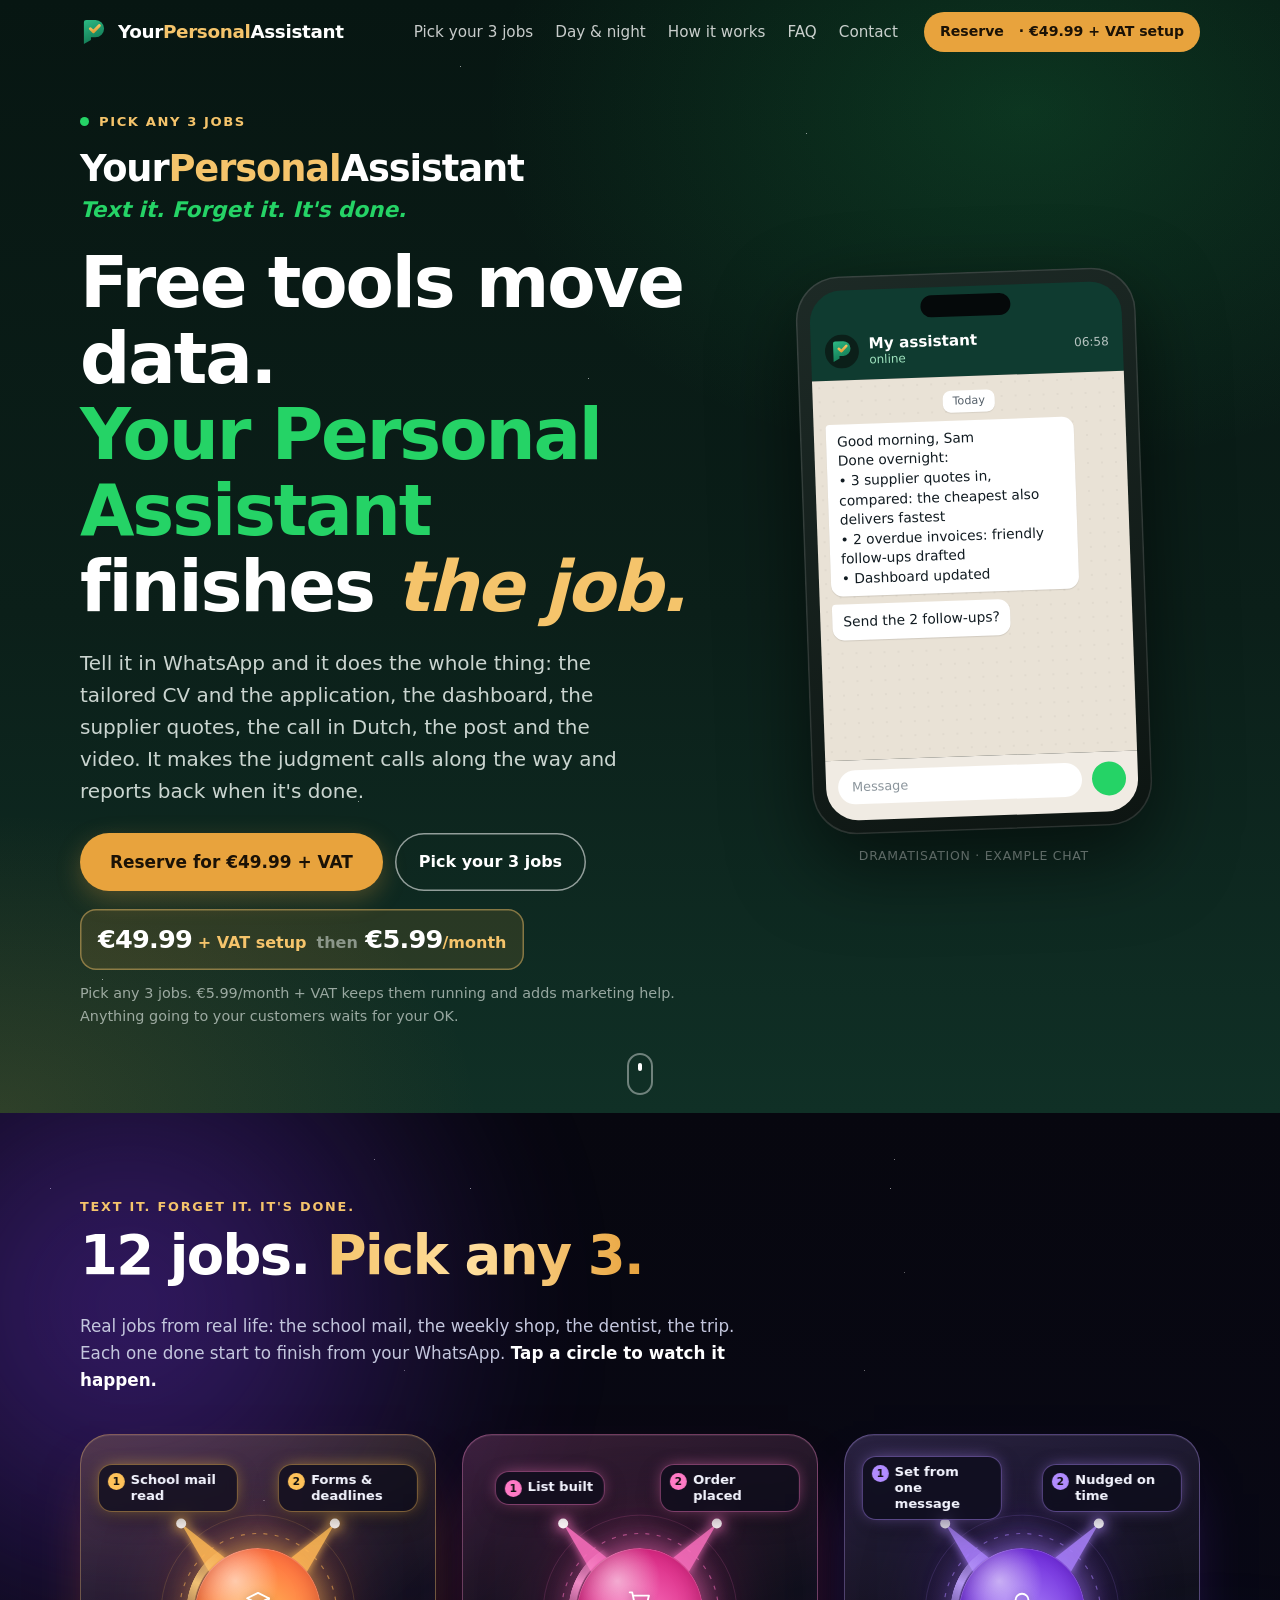
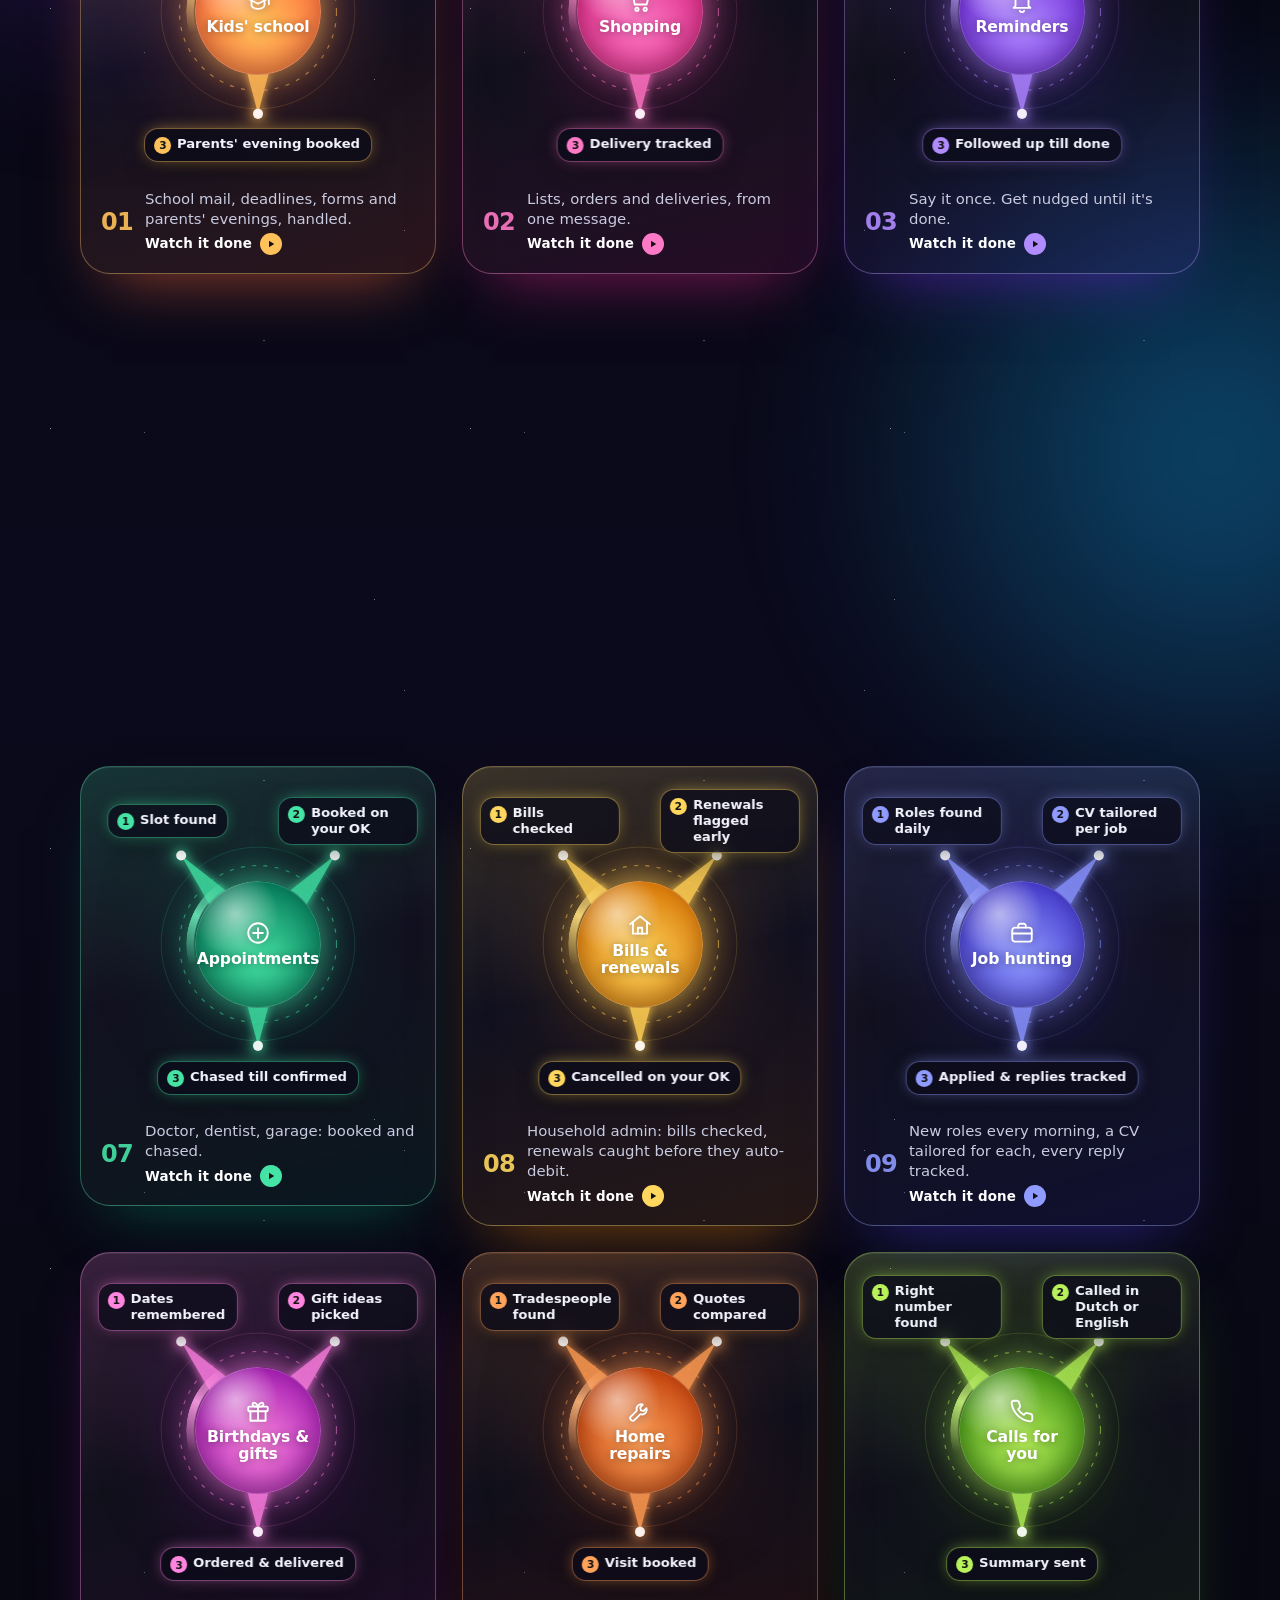
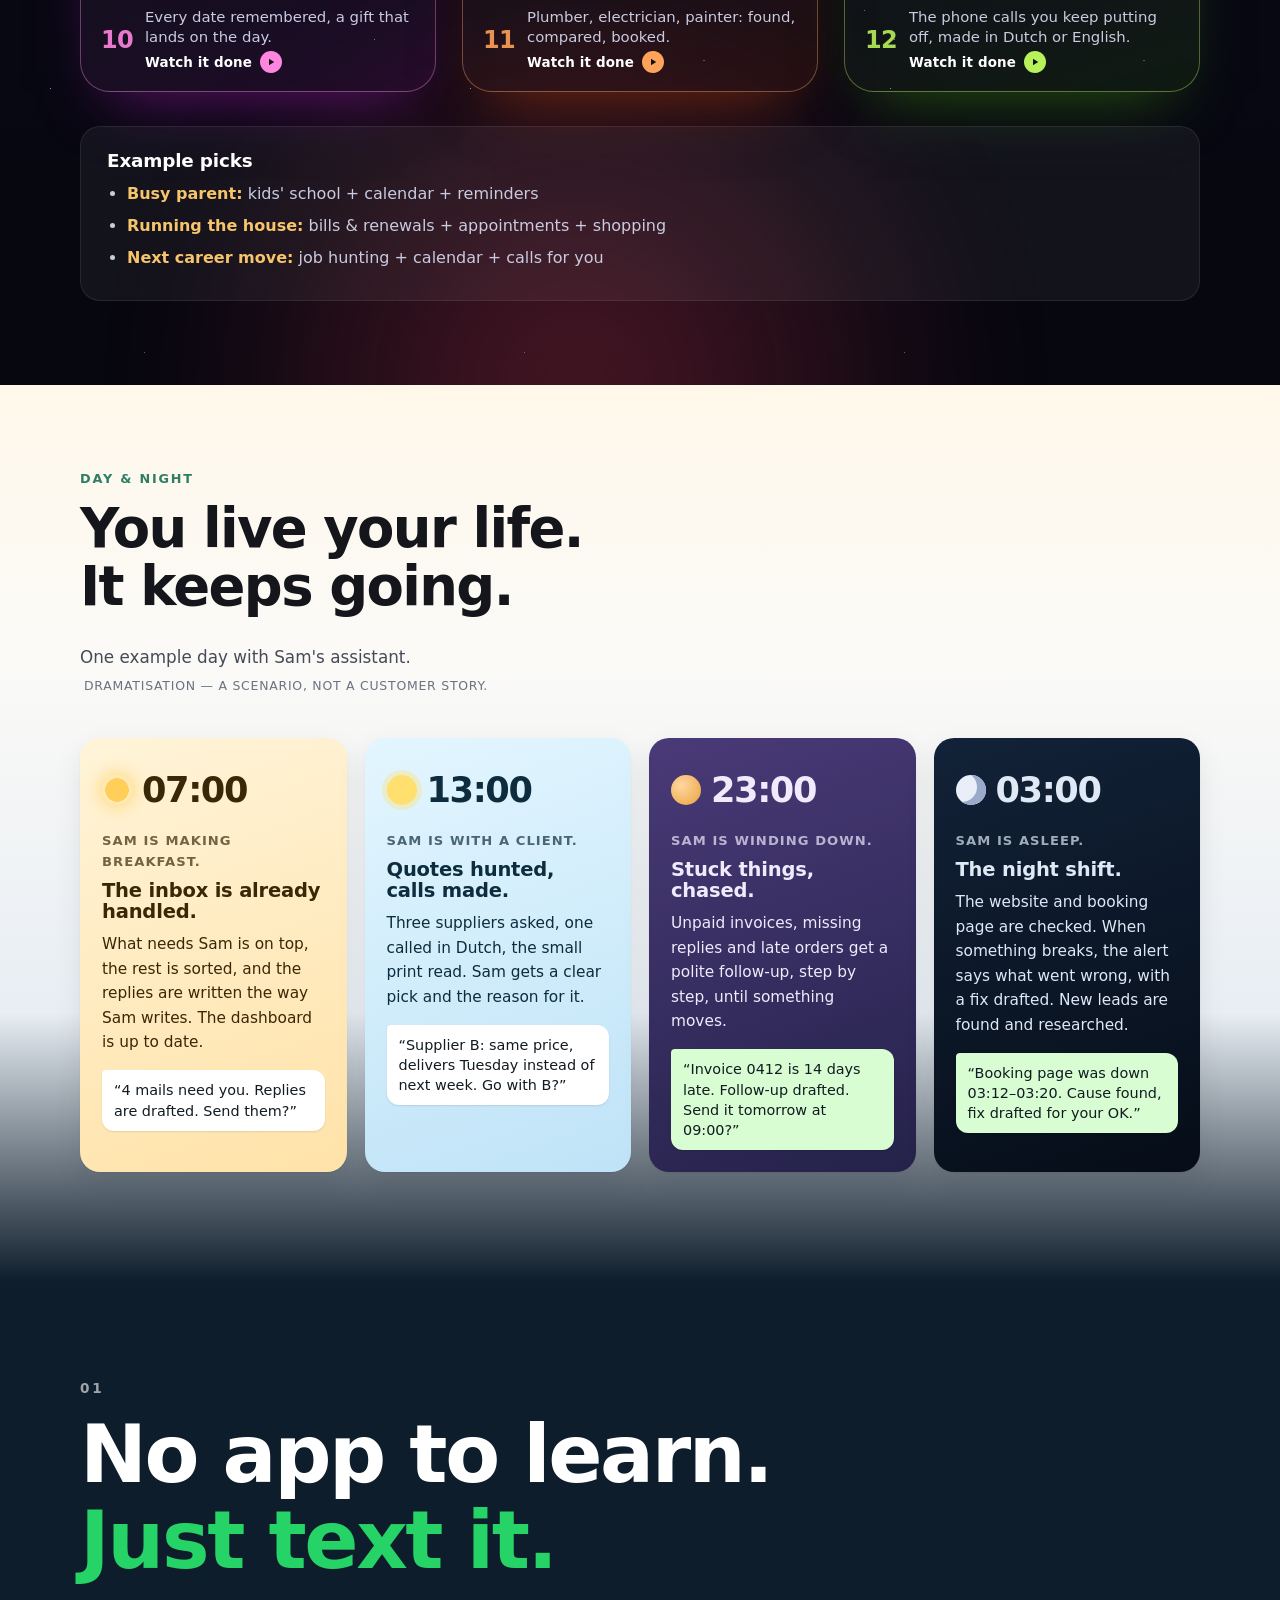
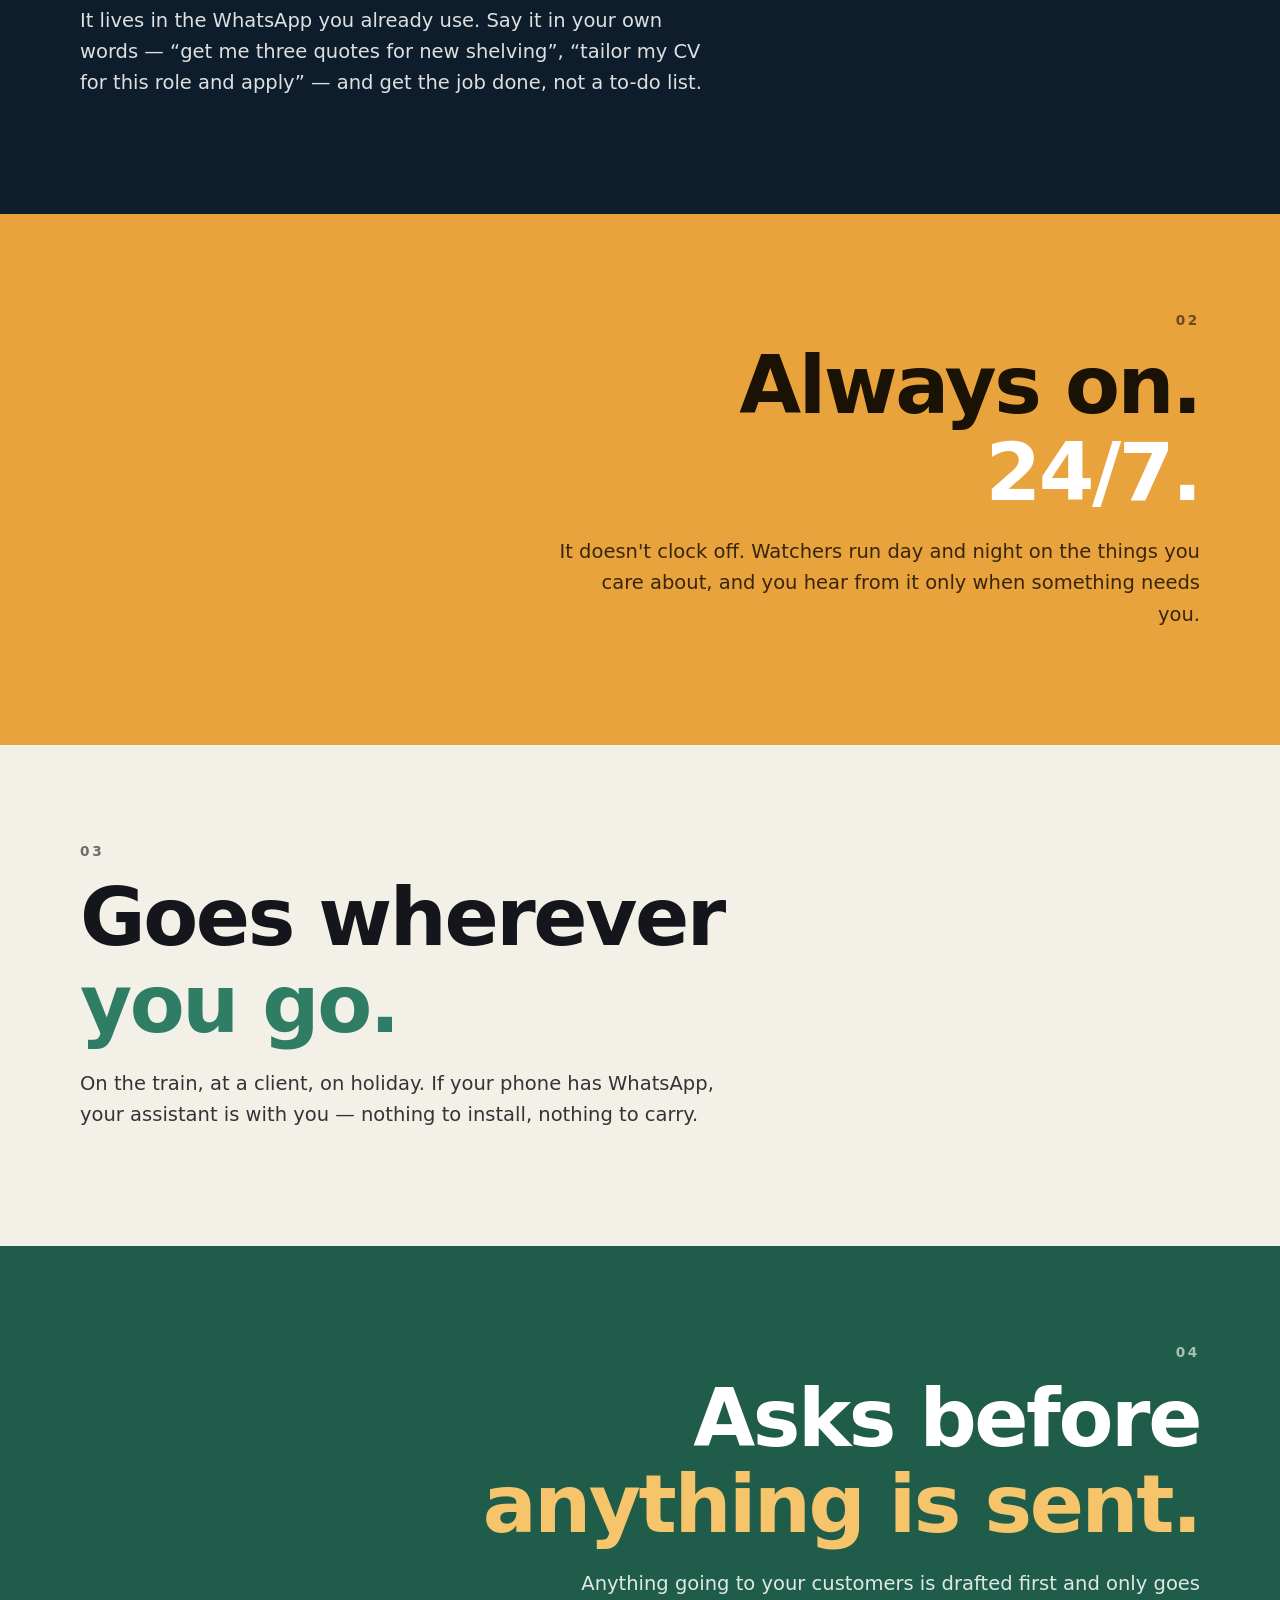
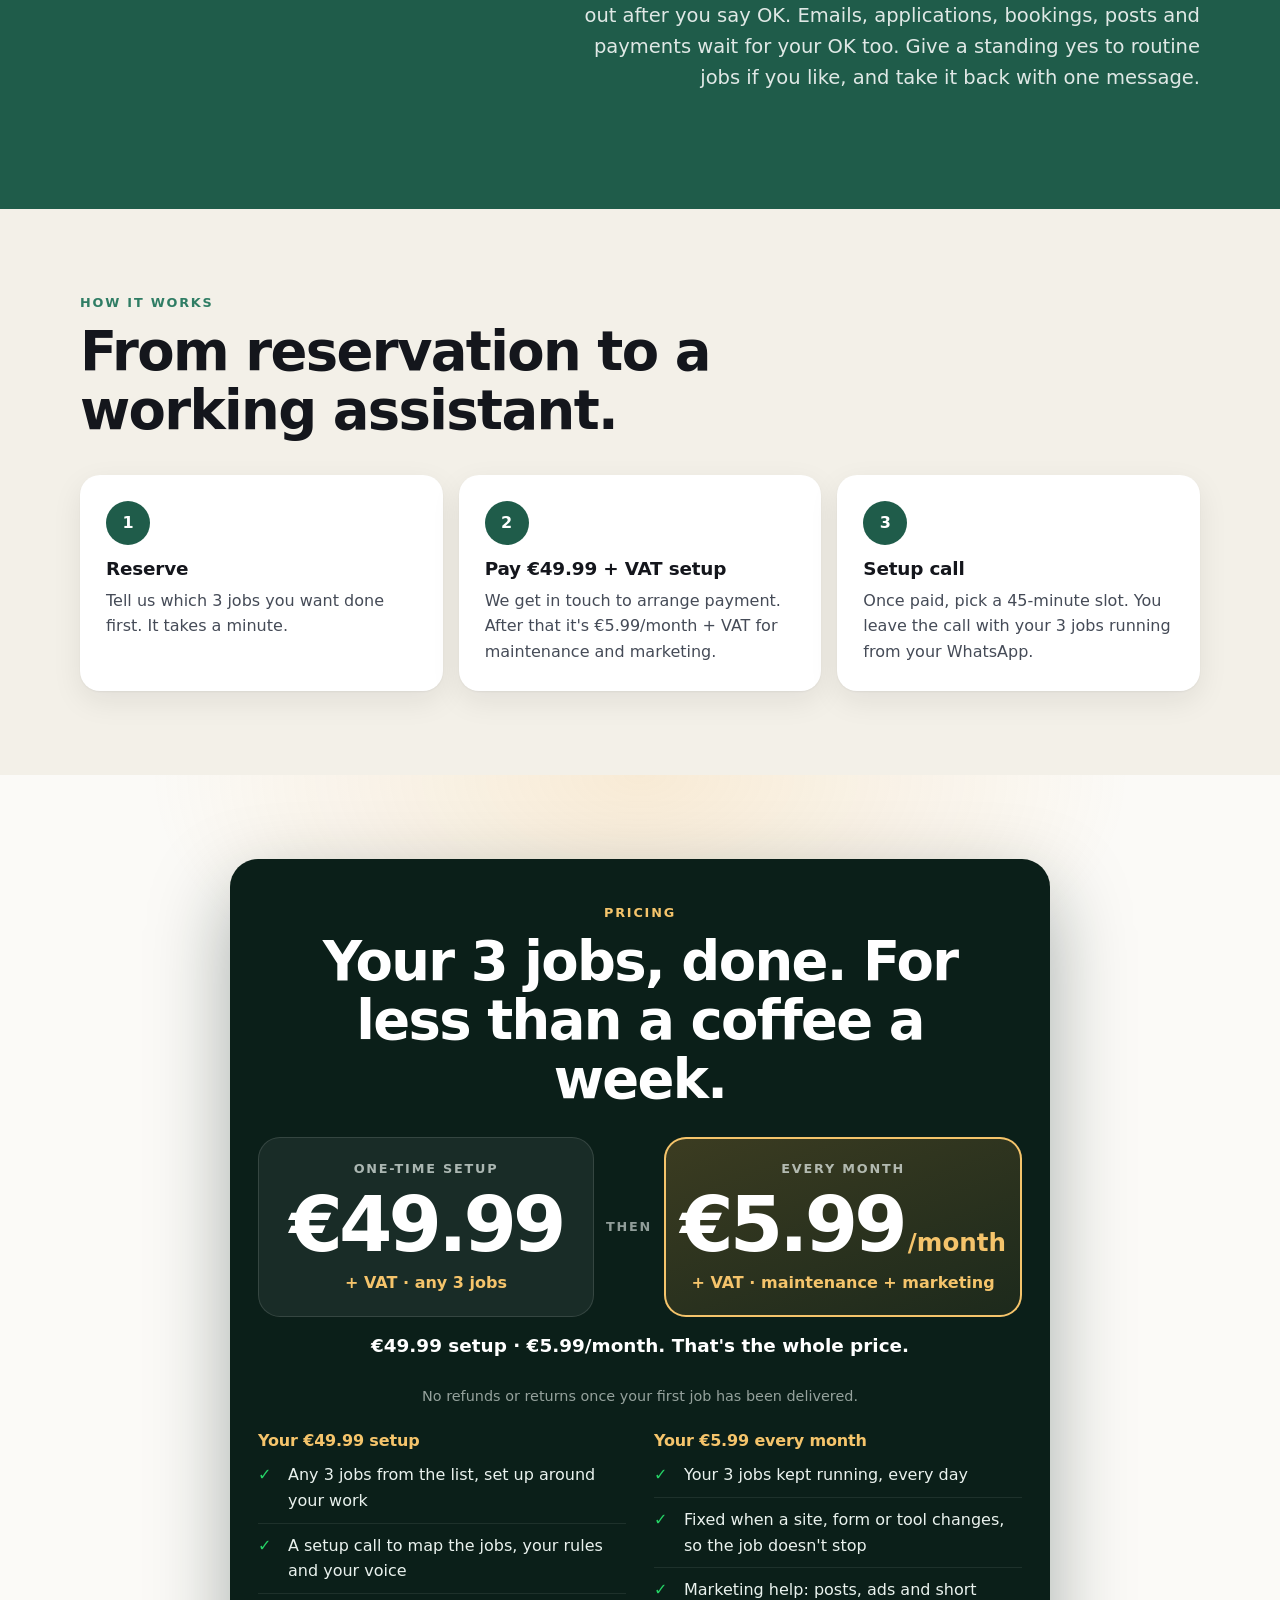
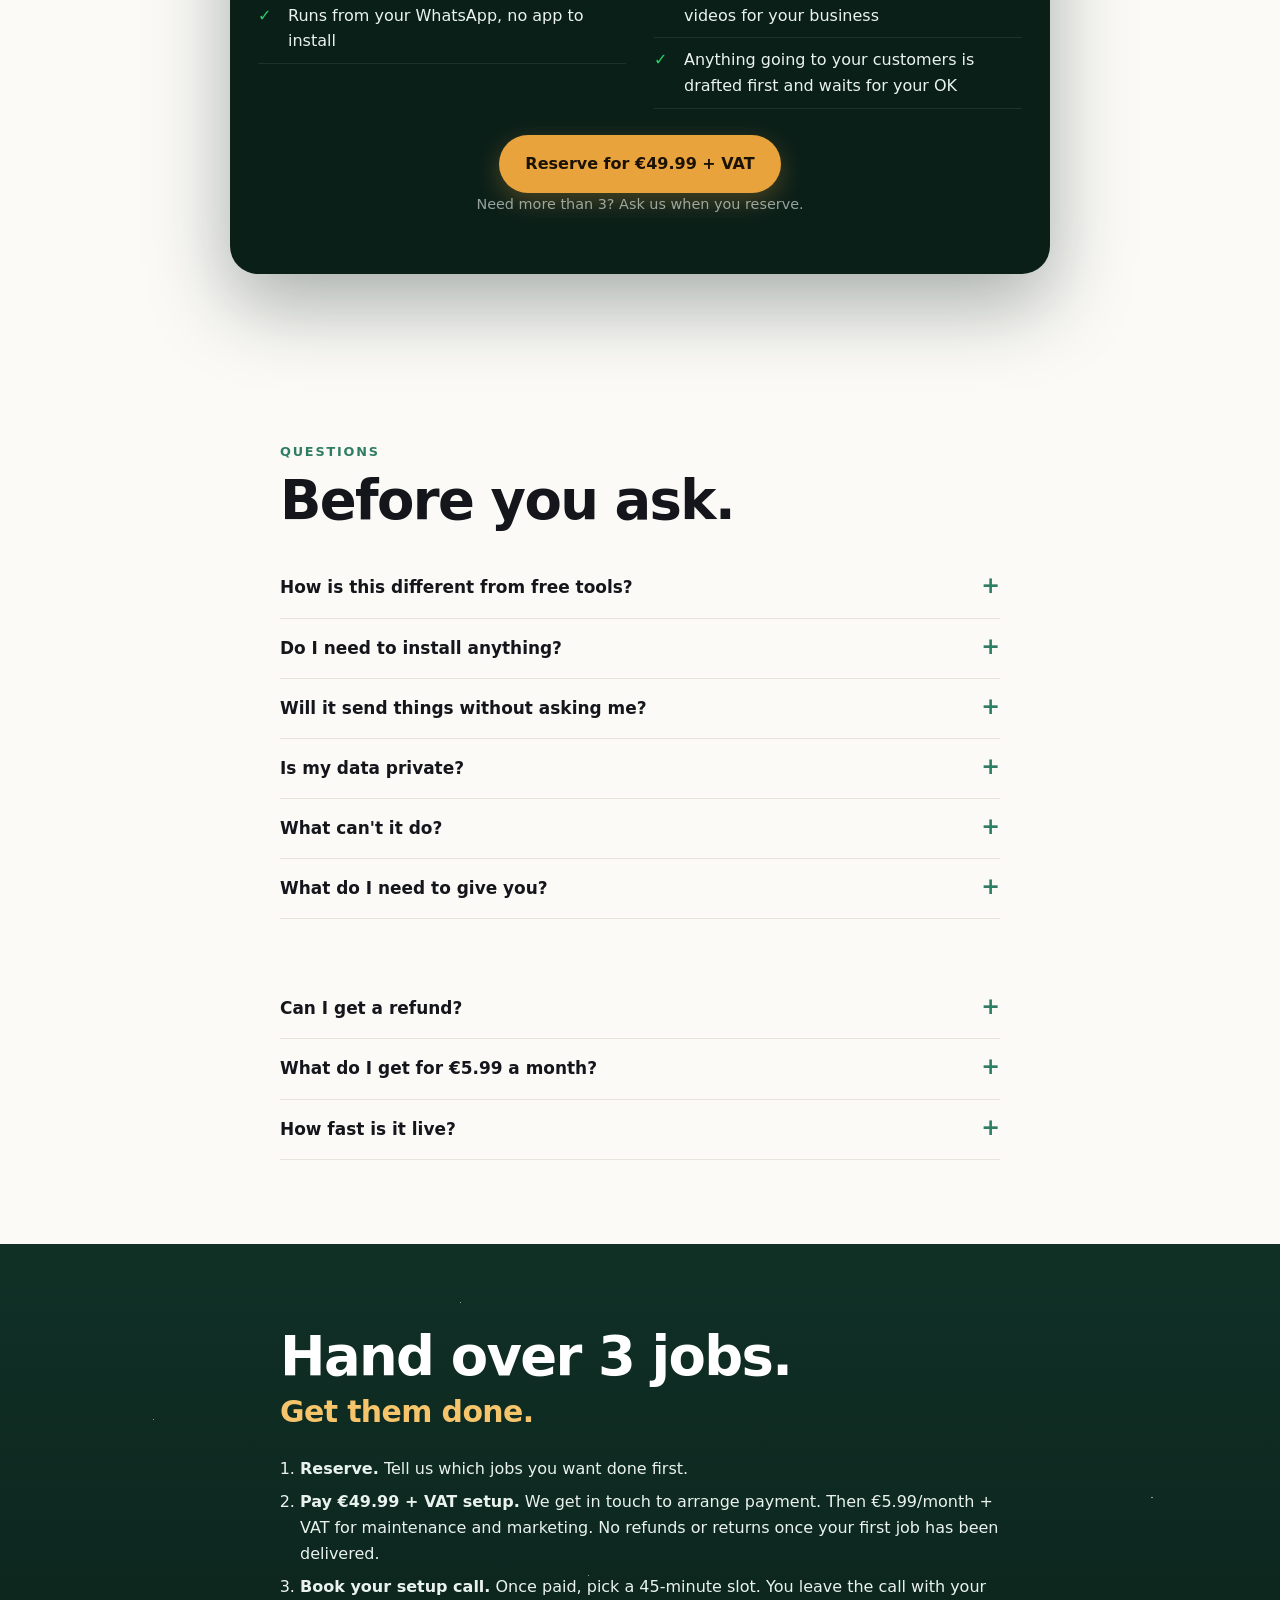
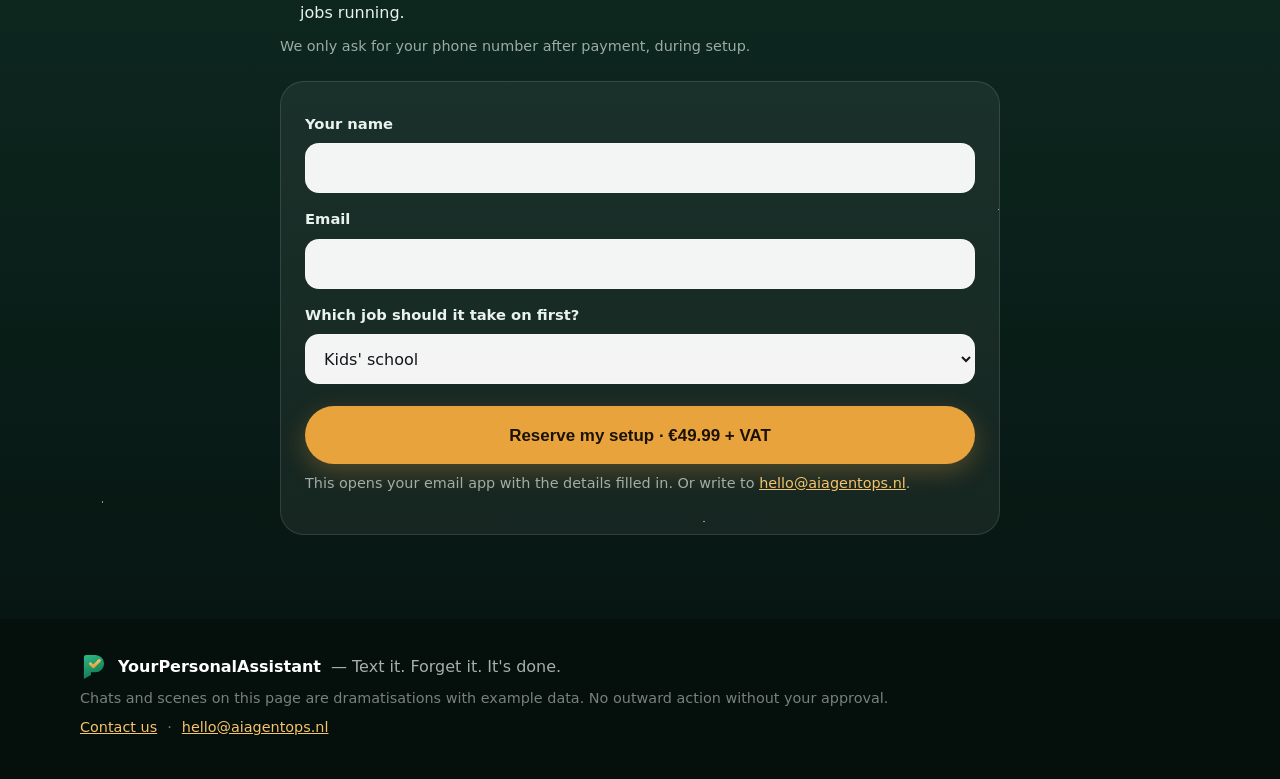
==== commit 77f4eb46: "v8: tagline "Text it. Forget it. It's done.", logo C (chat-bubble P with check), favicon set, new og" ====
--- a/index.html
+++ b/index.html
@@ -3,21 +3,26 @@
 <head>
 <meta charset="utf-8">
 <meta name="viewport" content="width=device-width, initial-scale=1, viewport-fit=cover">
-<title>YourPersonalAssistant — Jobs done while you sleep. Jobs done, not automations · €49.99 setup, €5.99/month</title>
-<meta name="description" content="Your Personal Assistant: jobs done while you sleep. Tell it in WhatsApp and it does the whole job: kids' school mail and forms, shopping, reminders, your calendar, travel plans, ticket booking, doctor, dentist and garage appointments, bills and renewals, job hunting and more. Pick any 3 jobs. €49.99 + VAT setup, then €5.99/month for maintenance and marketing.">
+<title>YourPersonalAssistant — Text it. Forget it. It's done. · €49.99 setup, €5.99/month</title>
+<meta name="description" content="Your Personal Assistant. Text it. Forget it. It's done. Tell it in WhatsApp and it does the whole job: kids' school mail and forms, shopping, reminders, your calendar, travel plans, ticket booking, doctor, dentist and garage appointments, bills and renewals, job hunting and more. Pick any 3 jobs. €49.99 + VAT setup, then €5.99/month for maintenance and marketing.">
 <meta name="theme-color" content="#0b1f19">
 <meta property="og:type" content="website">
 <meta property="og:url" content="https://myownagent.aiagentops.nl/">
-<meta property="og:title" content="YourPersonalAssistant — Jobs done while you sleep.">
-<meta property="og:description" content="Tell it in WhatsApp. It does the whole job. Pick any 3 — €49.99 + VAT setup, then €5.99/month.">
+<meta property="og:title" content="YourPersonalAssistant — Text it. Forget it. It's done.">
+<meta property="og:description" content="Text it. Forget it. It's done. Tell it in WhatsApp. It does the whole job. Pick any 3 — €49.99 + VAT setup, then €5.99/month.">
 <meta property="og:image" content="https://myownagent.aiagentops.nl/og.png">
 <meta property="og:image:width" content="1200">
 <meta property="og:image:height" content="630">
-<meta property="og:image:alt" content="YourPersonalAssistant — Jobs done while you sleep. Jobs done, not automations. €49.99 + VAT setup, then €5.99/month.">
+<meta property="og:image:alt" content="YourPersonalAssistant — Text it. Forget it. It's done. Pick any 3 jobs. €49.99 + VAT setup, then €5.99/month + VAT.">
 <meta name="twitter:card" content="summary_large_image">
-<meta name="twitter:title" content="YourPersonalAssistant — Jobs done while you sleep.">
+<meta name="twitter:title" content="YourPersonalAssistant — Text it. Forget it. It's done.">
+<meta name="twitter:description" content="Text it. Forget it. It's done. Tell it in WhatsApp. It does the whole job. Pick any 3 — €49.99 + VAT setup, then €5.99/month.">
 <meta name="twitter:image" content="https://myownagent.aiagentops.nl/og.png">
-<link rel="icon" href="data:image/svg+xml,%3Csvg xmlns='http://www.w3.org/2000/svg' viewBox='0 0 32 32'%3E%3Crect width='32' height='32' rx='9' fill='%231f5c4a'/%3E%3Ccircle cx='16' cy='16' r='6' fill='%23e8a33d'/%3E%3C/svg%3E">
+<link rel="icon" href="/favicon.svg" type="image/svg+xml">
+<link rel="icon" href="/favicon-32.png" type="image/png" sizes="32x32">
+<link rel="icon" href="/favicon-16.png" type="image/png" sizes="16x16">
+<link rel="icon" href="/favicon.ico" sizes="48x48">
+<link rel="apple-touch-icon" href="/apple-touch-icon.png" sizes="180x180">
 <link rel="stylesheet" href="styles.css">
 </head>
 <body>
@@ -42,8 +47,8 @@
   <div class="stars" aria-hidden="true"></div>
   <div class="wrap hero-in">
     <div class="hero-copy">
-      <p class="eyebrow reveal"><span class="pulse" aria-hidden="true"></span>Jobs done, not automations</p>
-      <p class="brandline reveal"><span class="bl-name"><span class="wm">Your<span class="wm-p">Personal</span>Assistant</span></span><span class="bl-tag">Jobs done while you sleep.</span></p>
+      <p class="eyebrow reveal"><span class="pulse" aria-hidden="true"></span>Pick any 3 jobs</p>
+      <p class="brandline reveal"><span class="bl-name"><span class="wm">Your<span class="wm-p">Personal</span>Assistant</span></span><span class="bl-tag">Text it. Forget it. It's done.</span></p>
       <h1 class="reveal">Free tools move data.<br><span class="hl">Your Personal Assistant</span> finishes <span class="hl2">the job.</span></h1>
       <p class="lede reveal">Tell it in WhatsApp and it does the whole thing: the tailored CV and the application, the dashboard, the supplier quotes, the call in Dutch, the post and the video. It makes the judgment calls along the way and reports back when it's done.</p>
       <div class="cta-row reveal">
@@ -82,7 +87,7 @@
 <section id="does" class="sec does cine">
   <div class="cine-sky" aria-hidden="true"><span></span><span></span><span></span></div>
   <div class="wrap">
-    <p class="kicker reveal">Jobs done, not automations</p>
+    <p class="kicker reveal">Text it. Forget it. It's done.</p>
     <h2 class="reveal">12 jobs. <span class="gold">Pick any 3.</span></h2>
     <p class="sub reveal">Real jobs from real life: the school mail, the weekly shop, the dentist, the trip. Each one done start to finish from your WhatsApp. <b>Tap a circle to watch it happen.</b></p>
     <ul class="jgrid" role="list">
@@ -227,6 +232,7 @@
       <button class="chat-x" type="button" data-close aria-label="Close chat"><svg viewBox="0 0 24 24" aria-hidden="true"><path d="M6 6l12 12M18 6 6 18" fill="none" stroke="currentColor" stroke-width="2.2" stroke-linecap="round"/></svg></button>
       <span class="mark" aria-hidden="true"></span>
       <span class="chat-who"><b id="chat-name">YourPersonalAssistant</b><small class="chat-status">online</small></span>
+      <button class="chat-snd" type="button" id="chat-snd" aria-pressed="true" aria-label="Sound on. Tap to mute">🔊</button>
     </header>
     <div class="chat-steps" id="chat-job"></div>
     <div class="chat-log" id="chat-log" aria-live="polite"></div>
@@ -420,7 +426,7 @@
 
 <footer class="foot">
   <div class="wrap foot-in">
-    <p><span class="mark" aria-hidden="true"></span><strong>YourPersonalAssistant</strong> — Jobs done while you sleep. Jobs done, not automations.</p>
+    <p><span class="mark" aria-hidden="true"></span><strong>YourPersonalAssistant</strong> — Text it. Forget it. It's done.</p>
     <p class="small">Chats and scenes on this page are dramatisations with example data. No outward action without your approval.</p>
     <p class="small"><a href="/contact">Contact us</a> · <a href="mailto:hello@aiagentops.nl">hello@aiagentops.nl</a></p>
   </div>
--- a/styles.css
+++ b/styles.css
@@ -23,8 +23,8 @@
 .nav.solid{background:rgba(11,31,25,.88);backdrop-filter:saturate(1.4) blur(12px);border-bottom-color:rgba(255,255,255,.08)}
 .nav-in{display:flex;align-items:center;gap:16px;height:64px}
 .logo{display:flex;align-items:center;gap:10px;font-weight:850;font-size:1.15rem;color:#fff;text-decoration:none;letter-spacing:-.02em}
-.mark{display:inline-block;width:26px;height:26px;border-radius:8px;background:linear-gradient(135deg,var(--brand2),var(--brand));position:relative;box-shadow:inset 0 0 0 2px rgba(255,255,255,.18);flex:none}
-.mark::after{content:"";position:absolute;inset:8px;border-radius:50%;background:var(--accent)}
+.mark{display:inline-block;width:28px;height:28px;background:url(/logo.svg) center/contain no-repeat;position:relative;flex:none;vertical-align:middle}
+.mark::after{content:none}
 .nav nav{display:none;margin-left:auto;gap:22px}
 .nav nav a{color:rgba(255,255,255,.78);text-decoration:none;font-size:.95rem}
 .nav nav a:hover{color:#fff}
@@ -69,8 +69,8 @@
 .phone{position:relative;width:min(340px,88vw);border-radius:44px;padding:14px;background:linear-gradient(160deg,#1d2a26,#0d1512);box-shadow:0 30px 80px rgba(0,0,0,.55),inset 0 0 0 1.5px rgba(255,255,255,.12);transform:rotate(-2deg)}
 .notch{position:absolute;top:22px;left:50%;width:90px;height:22px;margin-left:-45px;border-radius:12px;background:#05090a;z-index:2}
 .ph-head{display:flex;align-items:center;gap:10px;padding:44px 14px 12px;background:#0f3b30;border-radius:32px 32px 0 0;color:#fff}
-.av{width:34px;height:34px;border-radius:50%;background:linear-gradient(135deg,var(--brand2),var(--brand));position:relative;flex:none}
-.av::after{content:"";position:absolute;inset:11px;border-radius:50%;background:var(--accent)}
+.av{width:34px;height:34px;border-radius:50%;background:#0b1f19 url(/logo.svg) center/70% no-repeat;position:relative;flex:none}
+.av::after{content:none}
 .who{display:flex;flex-direction:column;line-height:1.2;font-size:.95rem}
 .who small{color:#9fe3bf;font-size:.75rem}
 .ph-time{margin-left:auto;font-size:.75rem;color:rgba(255,255,255,.7)}
@@ -268,3 +268,156 @@
 .foot a{color:var(--accent2)}
 .nav nav a[aria-current="page"]{color:#fff;font-weight:700}
 .pp-refund{margin-top:4px}
+
+/* ===== v7: cinematic job circles ===== */
+.cine{position:relative;overflow:hidden;background:#07070f;color:#eef0ff;isolation:isolate}
+.cine-sky{position:absolute;inset:0;z-index:-1;pointer-events:none;
+  background:
+   radial-gradient(1px 1px at 12% 18%,rgba(255,255,255,.55) 50%,transparent 51%),
+   radial-gradient(1px 1px at 72% 9%,rgba(255,255,255,.45) 50%,transparent 51%),
+   radial-gradient(1.5px 1.5px at 38% 42%,rgba(255,255,255,.35) 50%,transparent 51%),
+   radial-gradient(1px 1px at 88% 56%,rgba(255,255,255,.4) 50%,transparent 51%),
+   radial-gradient(1px 1px at 22% 76%,rgba(255,255,255,.35) 50%,transparent 51%),
+   radial-gradient(1.5px 1.5px at 60% 88%,rgba(255,255,255,.3) 50%,transparent 51%),
+   linear-gradient(180deg,#07070f 0%,#0b0a1c 45%,#07070f 100%);
+  background-size:420px 420px,520px 520px,380px 380px,460px 460px,500px 500px,440px 440px,100% 100%}
+.cine-sky span{position:absolute;width:70vmax;height:70vmax;border-radius:50%;filter:blur(70px);opacity:.42;will-change:transform}
+.cine-sky span:nth-child(1){left:-25vmax;top:-20vmax;background:radial-gradient(circle,#7c3aed 0%,transparent 65%);animation:drift1 22s ease-in-out infinite alternate}
+.cine-sky span:nth-child(2){right:-30vmax;top:20%;background:radial-gradient(circle,#0ea5e9 0%,transparent 65%);animation:drift2 26s ease-in-out infinite alternate}
+.cine-sky span:nth-child(3){left:10%;bottom:-35vmax;background:radial-gradient(circle,#f43f5e 0%,transparent 65%);opacity:.3;animation:drift1 30s ease-in-out infinite alternate-reverse}
+@keyframes drift1{to{transform:translate3d(8vmax,6vmax,0) scale(1.08)}}
+@keyframes drift2{to{transform:translate3d(-7vmax,-5vmax,0) scale(1.1)}}
+.cine .kicker{color:#f5c46b}
+.cine h2{color:#fff;max-width:none}
+.cine h2 .gold{background:linear-gradient(90deg,#f5c46b,#ffdf9e 45%,#e8a33d);-webkit-background-clip:text;background-clip:text;color:transparent}
+.cine .sub{color:#c3c6dd;max-width:62ch}
+.cine .sub b{color:#fff}
+.jgrid{list-style:none;margin:40px 0 0;padding:0;display:grid;grid-template-columns:1fr;gap:22px}
+@media(min-width:640px){.jgrid{grid-template-columns:1fr 1fr}}
+@media(min-width:1020px){.jgrid{grid-template-columns:repeat(3,1fr);gap:26px}}
+.jc{position:relative}
+.orbit{all:unset;box-sizing:border-box;display:flex;flex-direction:column;width:100%;cursor:pointer;border-radius:30px;padding:10px 10px 18px;
+  background:linear-gradient(165deg,color-mix(in srgb,var(--c1) 20%,transparent) 0%,rgba(255,255,255,.035) 46%,color-mix(in srgb,var(--c2) 14%,transparent) 100%);
+  border:1px solid color-mix(in srgb,var(--c1) 30%,rgba(255,255,255,.08));
+  box-shadow:0 30px 60px -30px color-mix(in srgb,var(--c2) 60%,transparent),inset 0 1px 0 rgba(255,255,255,.08);
+  transition:transform .35s cubic-bezier(.2,.8,.2,1),box-shadow .35s,border-color .35s;-webkit-tap-highlight-color:transparent}
+.orbit:focus-visible{outline:3px solid var(--c1);outline-offset:4px}
+.orbit:hover{transform:translateY(-6px);border-color:color-mix(in srgb,var(--c1) 60%,transparent);box-shadow:0 40px 80px -30px color-mix(in srgb,var(--c2) 85%,transparent),inset 0 1px 0 rgba(255,255,255,.12)}
+.orbit:active{transform:scale(.975)}
+.dial{position:relative;display:block;width:100%;aspect-ratio:1/1;max-width:400px;margin:0 auto}
+.rays{position:absolute;inset:0;width:100%;height:100%;overflow:visible}
+.ring{fill:none;stroke:color-mix(in srgb,var(--c1) 55%,transparent);stroke-width:.35}
+.ring.r1{stroke-dasharray:1.2 2.2;transform-origin:50px 50px;animation:spin 40s linear infinite}
+.ring.r2{stroke-opacity:.35;stroke-width:.25}
+.sp{fill:var(--c1);opacity:.9;filter:drop-shadow(0 0 1.4px var(--c1));transform-origin:50px 50px;transform-box:view-box}
+.tip{fill:#fff;filter:drop-shadow(0 0 1.6px var(--c1)) drop-shadow(0 0 3px var(--c1))}
+@keyframes spin{to{transform:rotate(360deg)}}
+.orb{position:absolute;left:31%;top:31%;width:38%;height:38%;border-radius:50%;display:grid;place-items:center;text-align:center;color:#fff;
+  background:radial-gradient(circle at 32% 26%,rgba(255,255,255,.55) 0%,rgba(255,255,255,0) 34%),radial-gradient(circle at 50% 60%,var(--c1) 0%,var(--c2) 78%);
+  box-shadow:0 0 0 1px rgba(255,255,255,.18) inset,0 -10px 22px rgba(0,0,0,.25) inset,0 0 34px color-mix(in srgb,var(--c1) 70%,transparent),0 0 90px color-mix(in srgb,var(--c2) 55%,transparent);
+  transition:transform .4s cubic-bezier(.2,.8,.2,1),box-shadow .4s}
+.orb::after{content:"";position:absolute;inset:-7%;border-radius:50%;background:conic-gradient(from 0deg,transparent 0 70%,color-mix(in srgb,var(--c1) 80%,#fff) 82%,transparent 92%);
+  -webkit-mask:radial-gradient(closest-side,transparent 88%,#000 90%,#000 99%,transparent 100%);mask:radial-gradient(closest-side,transparent 88%,#000 90%,#000 99%,transparent 100%);animation:spin 6s linear infinite;opacity:.9}
+.orb-in{display:flex;flex-direction:column;align-items:center;gap:4px;padding:0 8%}
+.orb .ic{width:clamp(26px,9%,34px);height:auto;aspect-ratio:1;filter:drop-shadow(0 2px 4px rgba(0,0,0,.35))}
+.orb b{font-size:clamp(.82rem,3.6vw,1rem);line-height:1.1;font-weight:850;letter-spacing:-.01em;text-shadow:0 1px 8px rgba(0,0,0,.4)}
+@media(min-width:640px){.orb b{font-size:clamp(.8rem,1.5vw,.98rem)}}
+.orbit:hover .orb{transform:scale(1.07);box-shadow:0 0 0 1px rgba(255,255,255,.25) inset,0 -10px 22px rgba(0,0,0,.25) inset,0 0 46px color-mix(in srgb,var(--c1) 90%,transparent),0 0 120px color-mix(in srgb,var(--c2) 75%,transparent)}
+.orbit:hover .sp{animation:glow 1.4s ease-in-out infinite}
+.orbit:hover .sp2{animation-delay:.2s}.orbit:hover .sp3{animation-delay:.4s}
+@keyframes glow{50%{opacity:.55}}
+.st{position:absolute;transform:translate(-50%,-50%);max-width:42%;width:max-content;padding:7px 11px 7px 9px;border-radius:14px;
+  font-size:clamp(.72rem,3.2vw,.82rem);line-height:1.22;font-weight:650;color:#f4f5ff;text-align:left;
+  background:rgba(12,12,26,.72);border:1px solid color-mix(in srgb,var(--c1) 45%,transparent);
+  box-shadow:0 8px 22px rgba(0,0,0,.35),0 0 18px -6px var(--c1);display:flex;align-items:flex-start;gap:6px;
+  -webkit-backdrop-filter:blur(6px);backdrop-filter:blur(6px);transition:transform .35s,border-color .35s}
+@media(min-width:640px){.st{font-size:clamp(.72rem,1.3vw,.82rem)}}
+.st i{font-style:normal;flex:none;display:grid;place-items:center;width:17px;height:17px;border-radius:50%;font-size:.66rem;font-weight:850;color:#111;background:var(--c1);margin-top:1px}
+.st1{left:23%;top:13%}.st2{left:77%;top:13%}.st3{left:50%;top:90%;max-width:70%}
+.orbit:hover .st{border-color:var(--c1)}
+.orbit:hover .st1{transform:translate(-50%,-56%)}.orbit:hover .st2{transform:translate(-50%,-56%)}.orbit:hover .st3{transform:translate(-50%,-44%)}
+.jc-foot{display:grid;grid-template-columns:auto 1fr;gap:4px 12px;align-items:center;padding:10px 10px 0}
+.jc .jn{grid-row:1 / span 2;grid-column:1;letter-spacing:-.03em;font-size:1.5rem;font-weight:850;letter-spacing:-.03em;color:var(--c1);opacity:.9;font-variant-numeric:tabular-nums}
+.jl{grid-column:2;color:#c9cbe0;font-size:.93rem;line-height:1.35}
+.watch{grid-column:2;display:inline-flex;align-items:center;gap:8px;font-size:.84rem;font-weight:800;color:#fff;letter-spacing:.01em}
+.watch svg{flex:none;width:22px;height:22px;padding:5px;box-sizing:border-box;border-radius:50%;background:var(--c1);color:#111;transition:transform .3s}
+.orbit:hover .watch svg{transform:scale(1.15)}
+/* entrance: orb blooms, spikes grow, labels land */
+.js .jc .orb{transform:scale(.55);opacity:0;transition:transform .9s cubic-bezier(.2,.9,.2,1.15),opacity .7s ease,box-shadow .4s}
+.js .jc .sp{transform:scale(.2);opacity:0;transition:transform .7s cubic-bezier(.2,.8,.2,1),opacity .5s ease}
+.js .jc .tip,.js .jc .st{opacity:0;transition:opacity .6s ease,transform .35s,border-color .35s}
+.js .jc.in .orb{transform:none;opacity:1;transition-delay:.1s}
+.js .jc.in .sp{transform:none;opacity:.9}
+.js .jc.in .sp1{transition-delay:.45s}.js .jc.in .sp2{transition-delay:.6s}.js .jc.in .sp3{transition-delay:.75s}
+.js .jc.in .tip,.js .jc.in .st{opacity:1}
+.js .jc.in .tip1,.js .jc.in .st1{transition-delay:.8s}.js .jc.in .tip2,.js .jc.in .st2{transition-delay:.95s}.js .jc.in .tip3,.js .jc.in .st3{transition-delay:1.1s}
+.js .jc.in.settled .orb,.js .jc.in.settled .sp,.js .jc.in.settled .tip,.js .jc.in.settled .st{transition-delay:0s}
+.js .jc.in .orbit:hover .orb{transform:scale(1.07)}
+.js .jc.in .orbit:hover .st1,.js .jc.in .orbit:hover .st2{transform:translate(-50%,-56%)}
+.js .jc.in .orbit:hover .st3{transform:translate(-50%,-44%)}
+.jc.picked .orbit{border-color:#f5c46b}
+.jc.picked .orbit::after{content:"✓ In my 3";position:absolute;top:14px;right:14px;font-size:.72rem;font-weight:850;color:#1b1206;background:#f5c46b;border-radius:999px;padding:4px 10px}
+.jc{position:relative}.jc .orbit{position:relative}
+.picks-line{margin:26px 0 0;padding:14px 18px;border-radius:16px;background:rgba(245,196,107,.12);border:1px solid rgba(245,196,107,.4);color:#ffe7b8;font-weight:650}
+.picks-line a{color:#f5c46b;font-weight:800}
+.cine .bundles{background:rgba(255,255,255,.05);border:1px solid rgba(255,255,255,.08);color:#d6d8ea}
+.cine .bundles h3{color:#fff}.cine .bundles ul{color:#c9cbe0}.cine .bundles b{color:#f5c46b}
+.picks-form{margin:6px 0 0;padding:10px 14px;border-radius:12px;background:rgba(245,196,107,.15);font-weight:650}
+@media(prefers-reduced-motion:reduce){.js .jc .orb,.js .jc .sp,.js .jc .tip,.js .jc .st{opacity:1!important;transform:none!important}.cine-sky span{animation:none}}
+
+/* ===== chat sheet ===== */
+.chat-modal{position:fixed;inset:0;z-index:100;display:flex;align-items:flex-end;justify-content:center}
+.chat-modal[hidden]{display:none}
+.chat-backdrop{position:absolute;inset:0;background:rgba(4,4,12,.62);-webkit-backdrop-filter:blur(6px);backdrop-filter:blur(6px);animation:fadeIn .25s ease}
+.chat-sheet{position:relative;width:100%;max-width:440px;height:min(88vh,760px);height:min(88dvh,760px);display:flex;flex-direction:column;background:#efeae2;border-radius:22px 22px 0 0;overflow:hidden;
+  box-shadow:0 -20px 60px rgba(0,0,0,.45);animation:sheetUp .42s cubic-bezier(.2,.9,.2,1)}
+@media(min-width:720px){.chat-modal{align-items:center}.chat-sheet{border-radius:30px;height:min(86vh,740px);box-shadow:0 0 0 10px #111216,0 0 0 11px #2a2c33,0 40px 120px rgba(0,0,0,.7),0 0 140px -20px var(--c1,#25d366);animation:popIn .4s cubic-bezier(.2,.9,.2,1)}}
+@keyframes sheetUp{from{transform:translateY(100%)}to{transform:none}}
+@keyframes popIn{from{transform:scale(.92) translateY(20px);opacity:0}to{transform:none;opacity:1}}
+@keyframes fadeIn{from{opacity:0}}
+.chat-head{display:flex;align-items:center;gap:10px;padding:12px 14px;background:#0f5c4d;color:#fff;flex:none}
+.chat-x{all:unset;cursor:pointer;display:grid;place-items:center;width:38px;height:38px;border-radius:50%;flex:none}
+.chat-x:hover,.chat-x:focus-visible{background:rgba(255,255,255,.15)}
+.chat-x:focus-visible{outline:2px solid #fff}
+.chat-x svg{width:22px;height:22px}
+.chat-head .mark{width:36px;height:36px;border-radius:50%;background:#0b1f19 url(/logo.svg) center/70% no-repeat}
+.chat-head .mark::after{content:none}
+.chat-who{display:flex;flex-direction:column;line-height:1.2;min-width:0;flex:1}
+.chat-who b{font-size:.98rem;white-space:nowrap;overflow:hidden;text-overflow:ellipsis}
+.chat-who small{font-size:.76rem;opacity:.85}
+.chat-tag{font-size:.68rem;font-weight:800;letter-spacing:.06em;text-transform:uppercase;opacity:.7;flex:none}
+@media(max-width:480px){.chat-tag{display:none}}
+.chat-steps{flex:none;display:grid;grid-template-columns:repeat(3,1fr);gap:6px;padding:10px 12px;background:#fff;border-bottom:1px solid #e3ded4}
+.chat-steps .cj{grid-column:1 / -1;display:flex;align-items:center;gap:8px;font-weight:850;font-size:.84rem;color:#14161c;padding-right:4px}
+.chat-steps .cj i{width:26px;height:26px;border-radius:50%;display:grid;place-items:center;background:radial-gradient(circle at 35% 30%,rgba(255,255,255,.5),transparent 40%),linear-gradient(135deg,var(--c1),var(--c2));color:#fff}
+.chat-steps .cj i svg{width:15px;height:15px}
+.chat-steps .cs{font-size:.7rem;line-height:1.2;font-weight:700;padding:6px 7px;border-radius:10px;text-align:center;display:flex;align-items:center;justify-content:center;background:#f1efe9;color:#6b7280;transition:background .3s,color .3s}
+.chat-steps .cs.done{background:#d9fdd3;color:#0b6b3a}
+.chat-steps .cs.done::before{content:"✓ "}
+.chat-log{flex:1;overflow-y:auto;padding:14px 12px 18px;display:flex;flex-direction:column;gap:6px;scroll-behavior:smooth;
+  background-color:#efeae2;background-image:radial-gradient(rgba(0,0,0,.035) 1.2px,transparent 1.3px);background-size:18px 18px}
+.chat-day{align-self:center;font-size:.72rem;font-weight:700;color:#54656f;background:#fff;border-radius:8px;padding:4px 10px;margin:6px 0;box-shadow:0 1px 1px rgba(0,0,0,.06)}
+.cb{max-width:84%;padding:7px 10px 6px;border-radius:10px;font-size:.92rem;line-height:1.38;color:#111b21;box-shadow:0 1px 1px rgba(0,0,0,.1);position:relative;animation:bubIn .28s cubic-bezier(.2,.9,.2,1.1)}
+.cb.u{align-self:flex-end;background:#d9fdd3;border-top-right-radius:3px}
+.cb.a{align-self:flex-start;background:#fff;border-top-left-radius:3px}
+.cb.a.done{box-shadow:0 1px 1px rgba(0,0,0,.1),inset 3px 0 0 #25d366}
+.cb time{float:right;margin:6px 0 -3px 10px;font-size:.66rem;color:#667781;white-space:nowrap}
+.cb.u time::after{content:" ✓✓";color:#53bdeb;letter-spacing:-2px}
+.cb.typing{display:flex;gap:4px;padding:12px 14px;width:auto}
+.cb.typing span{width:7px;height:7px;border-radius:50%;background:#8696a0;animation:dot 1.1s infinite}
+.cb.typing span:nth-child(2){animation-delay:.15s}.cb.typing span:nth-child(3){animation-delay:.3s}
+@keyframes dot{0%,60%,100%{transform:none;opacity:.5}30%{transform:translateY(-4px);opacity:1}}
+@keyframes bubIn{from{transform:translateY(8px) scale(.96);opacity:0}to{transform:none;opacity:1}}
+.chat-foot{flex:none;display:flex;gap:8px;padding:10px 12px;background:#f0f2f5;border-top:1px solid #e3ded4}
+.chat-btn{flex:1;min-height:44px;border:0;border-radius:999px;font:inherit;font-weight:800;font-size:.9rem;cursor:pointer;background:#0f5c4d;color:#fff}
+.chat-btn.ghost{flex:0 0 auto;padding:0 16px;background:#fff;color:#0f5c4d;box-shadow:inset 0 0 0 1.5px #0f5c4d}
+.chat-btn[aria-pressed="true"]{background:#f5c46b;color:#1b1206}
+.chat-btn:focus-visible{outline:3px solid #e8a33d;outline-offset:2px}
+.chat-dram{flex:none;margin:0;padding:0 12px 10px;background:#f0f2f5;font-size:.68rem;color:#667781;text-align:center}
+body.chat-open{overflow:hidden}
+@media(prefers-reduced-motion:reduce){.chat-sheet,.cb,.chat-backdrop{animation:none}}
+
+/* chat sound toggle */
+.chat-snd{all:unset;cursor:pointer;display:grid;place-items:center;width:38px;height:38px;border-radius:50%;flex:none;font-size:1.15rem;line-height:1}
+.chat-snd:hover,.chat-snd:focus-visible{background:rgba(255,255,255,.15)}
+.chat-snd:focus-visible{outline:2px solid #fff}
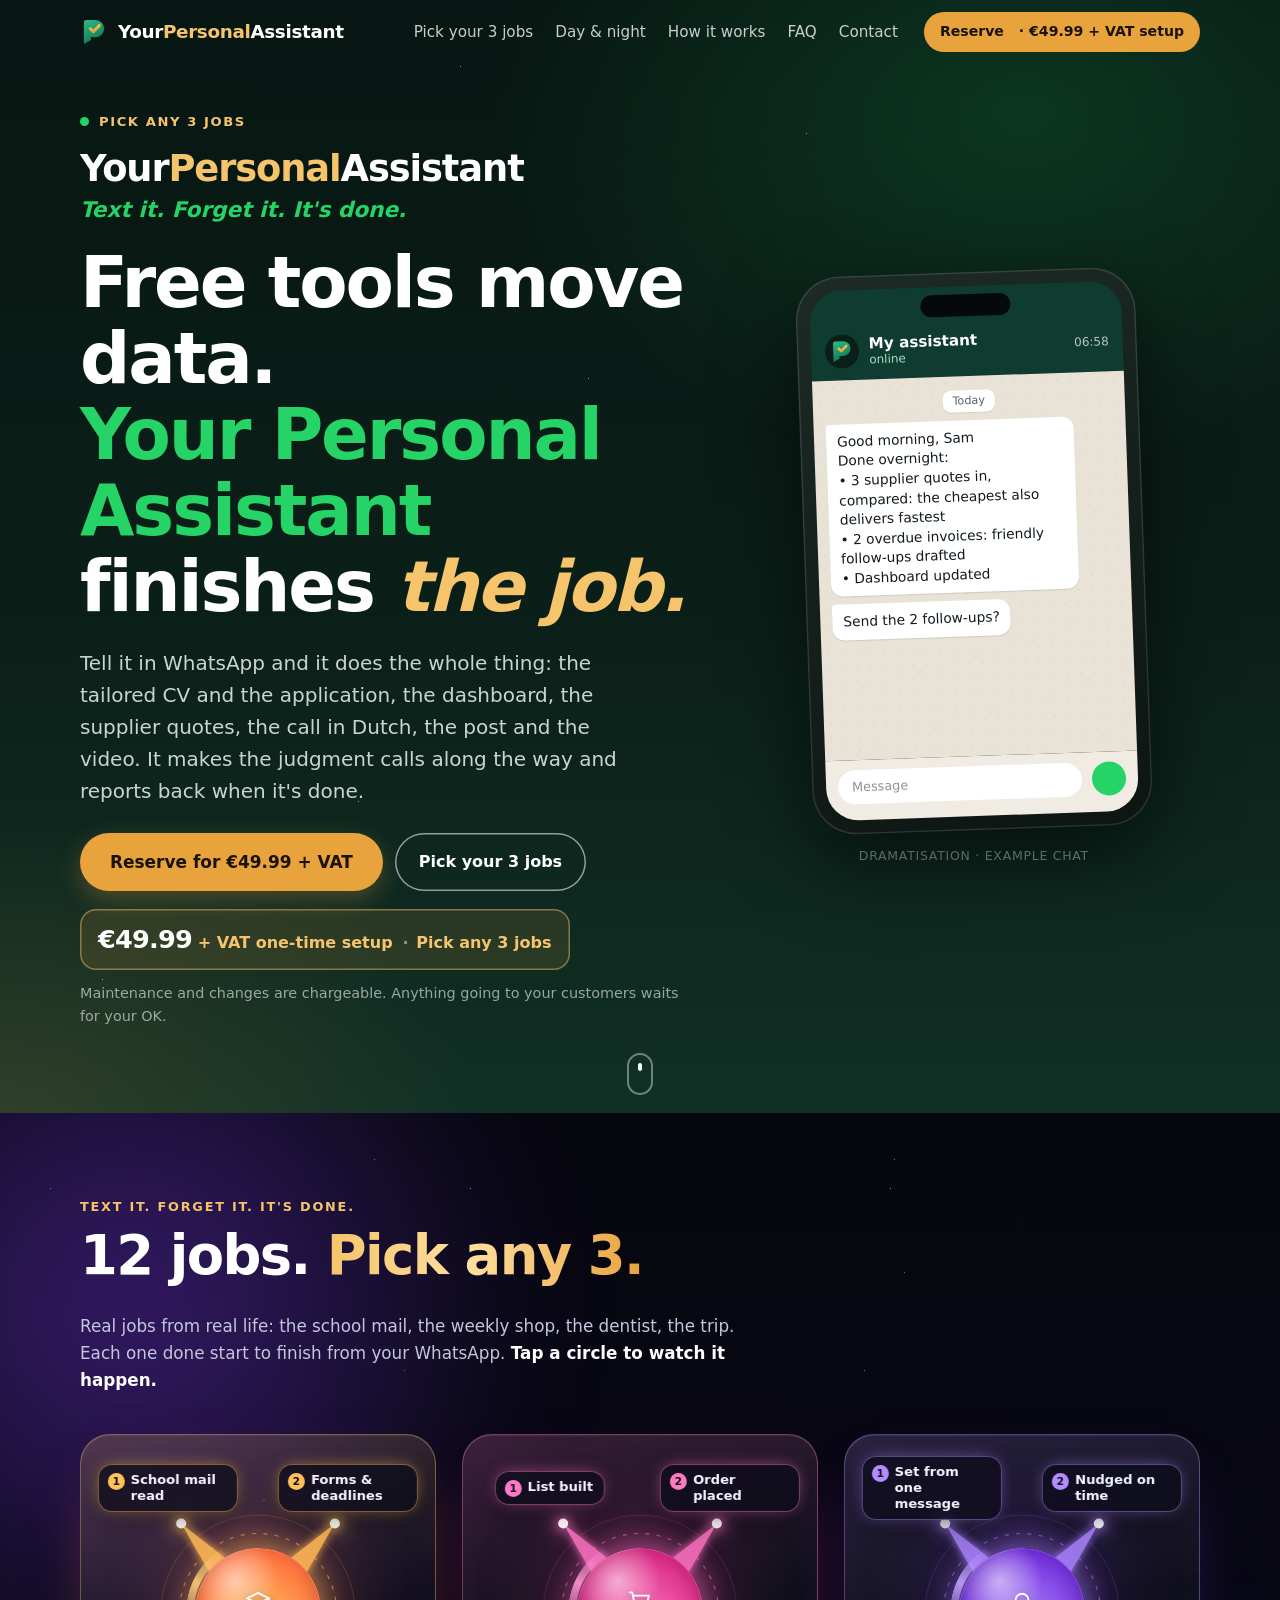
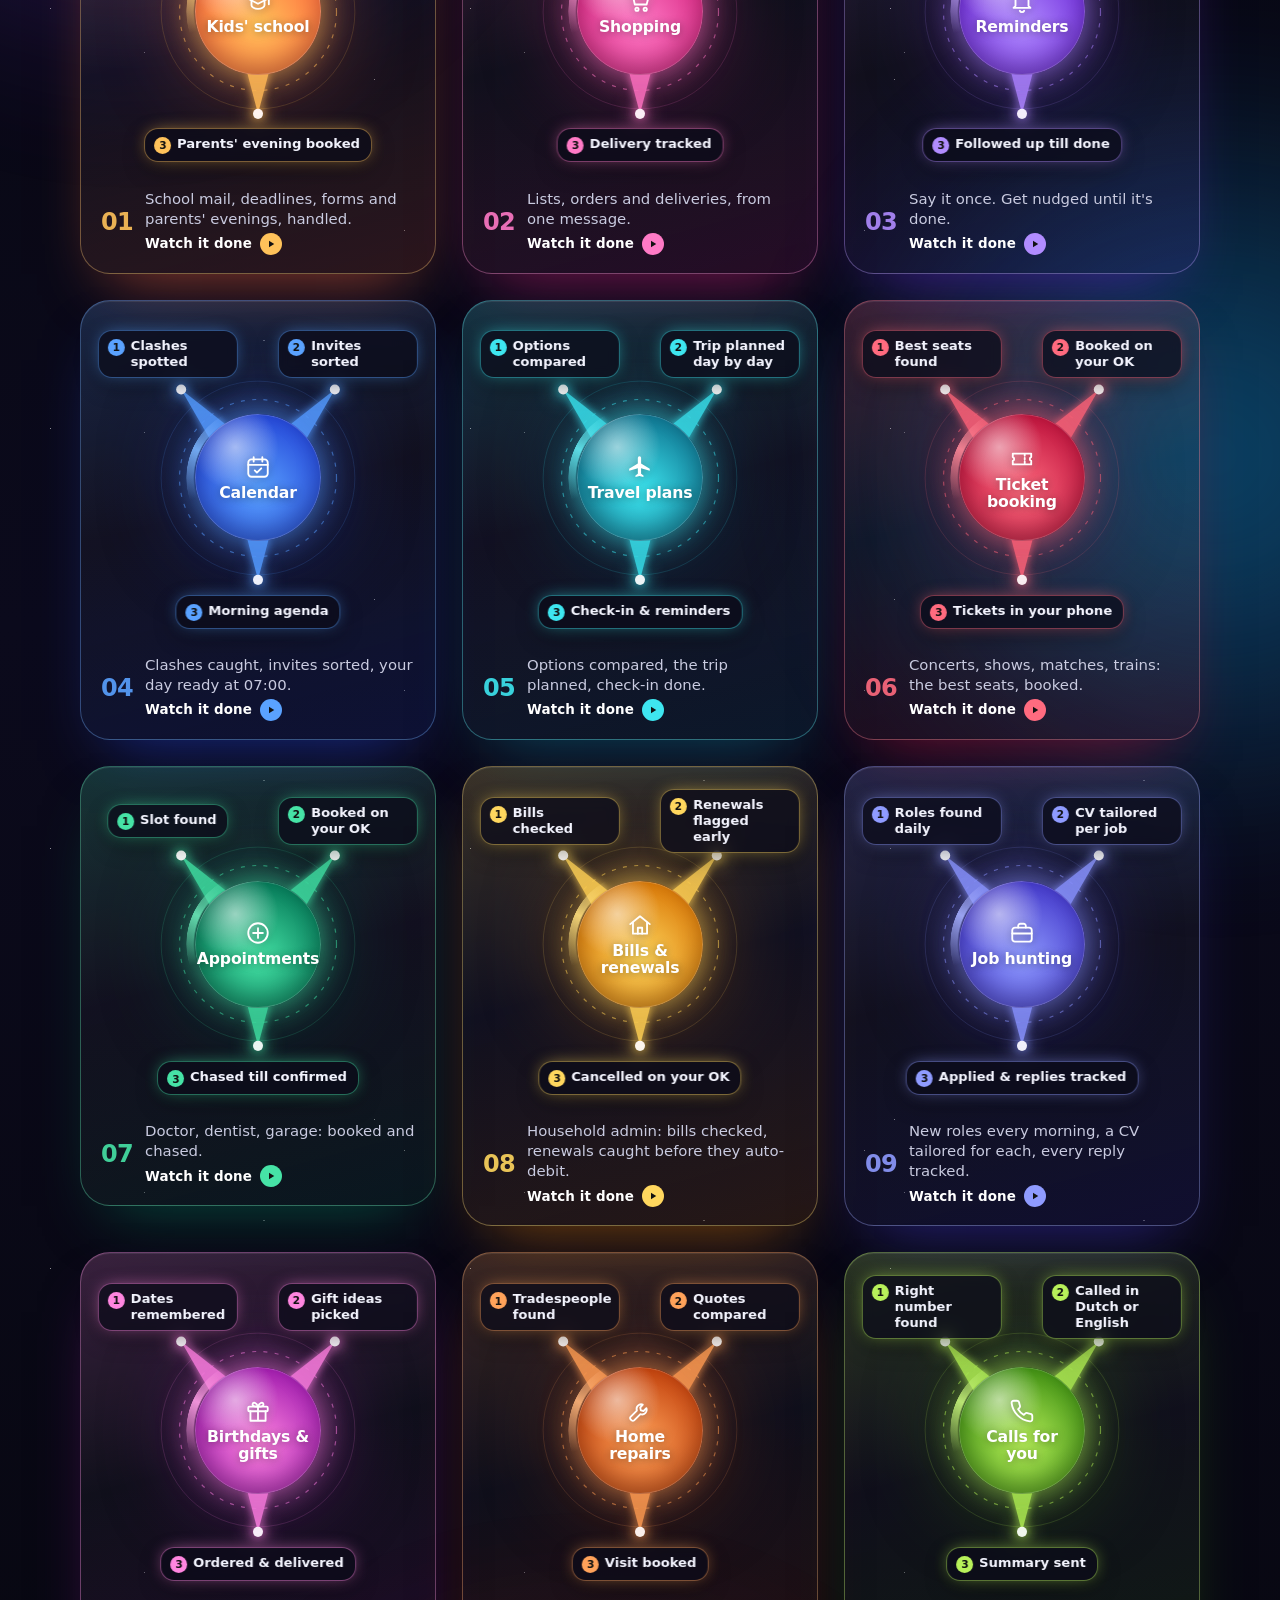
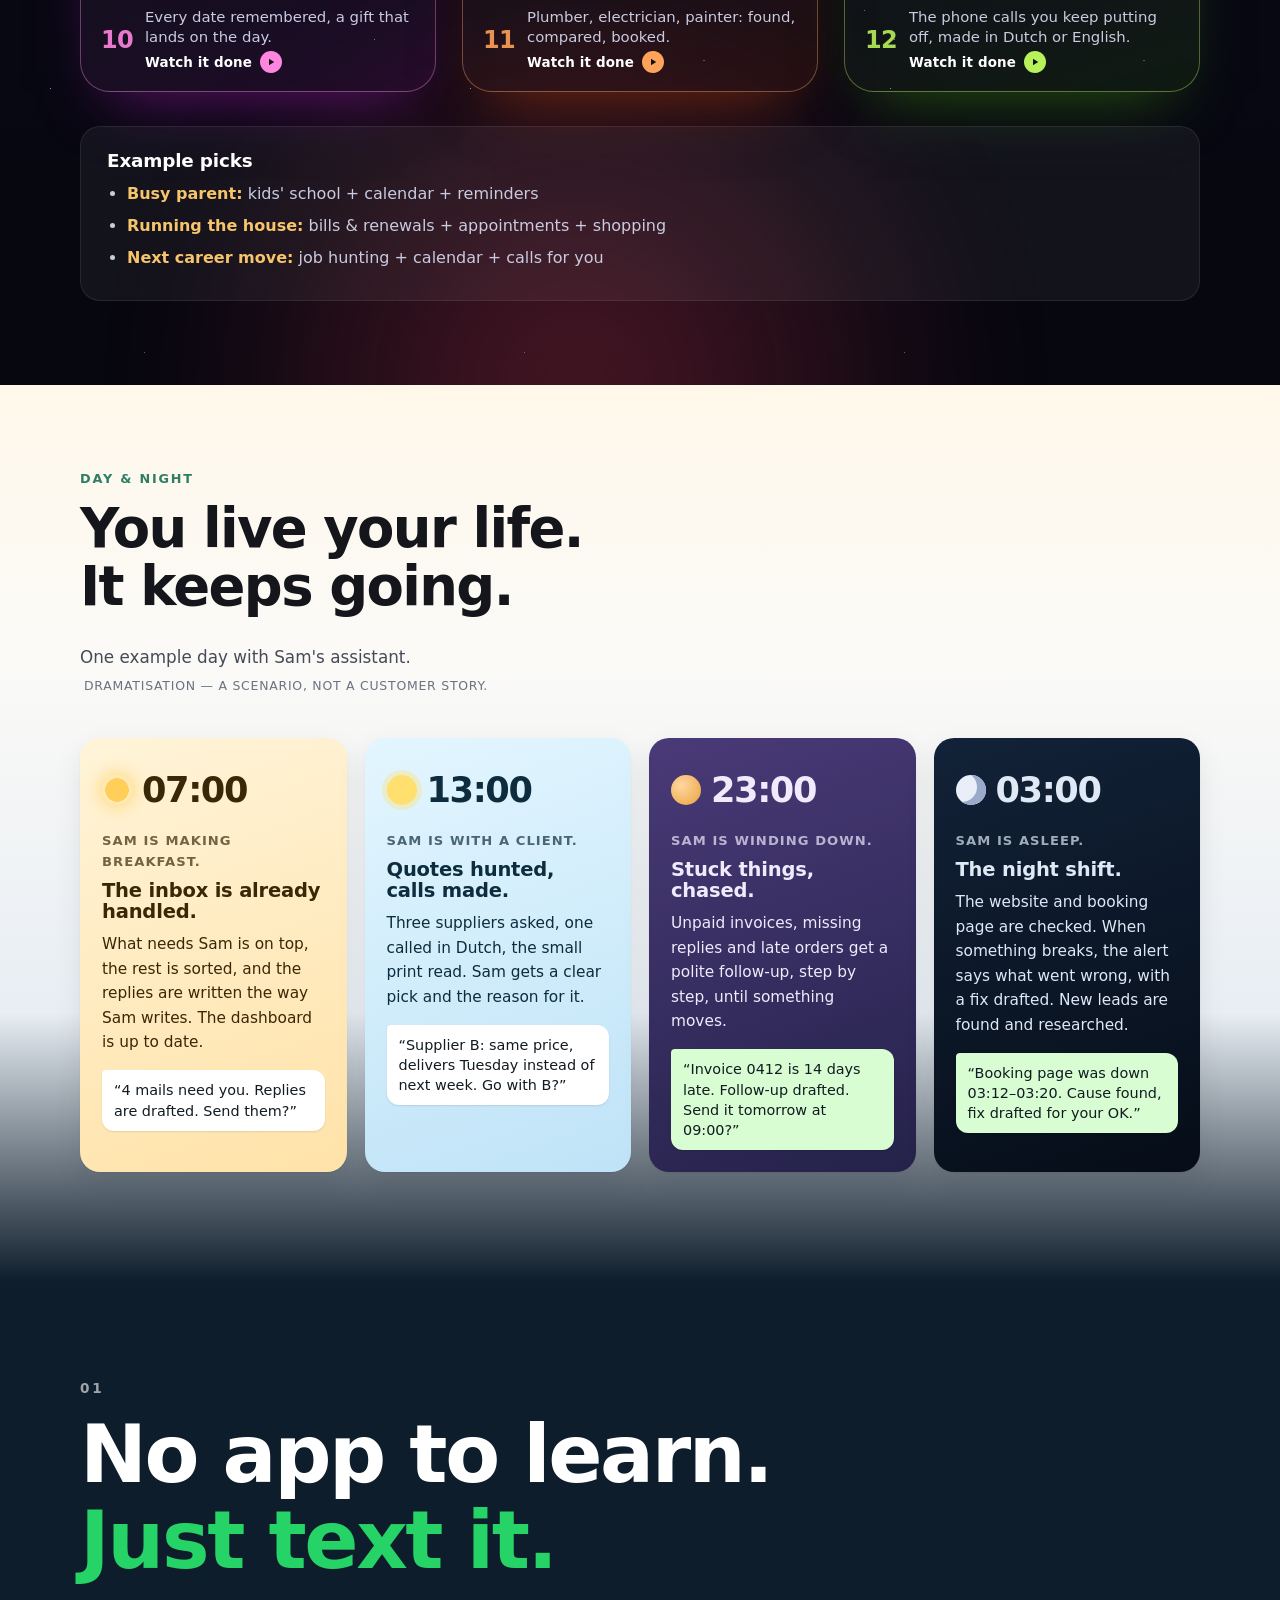
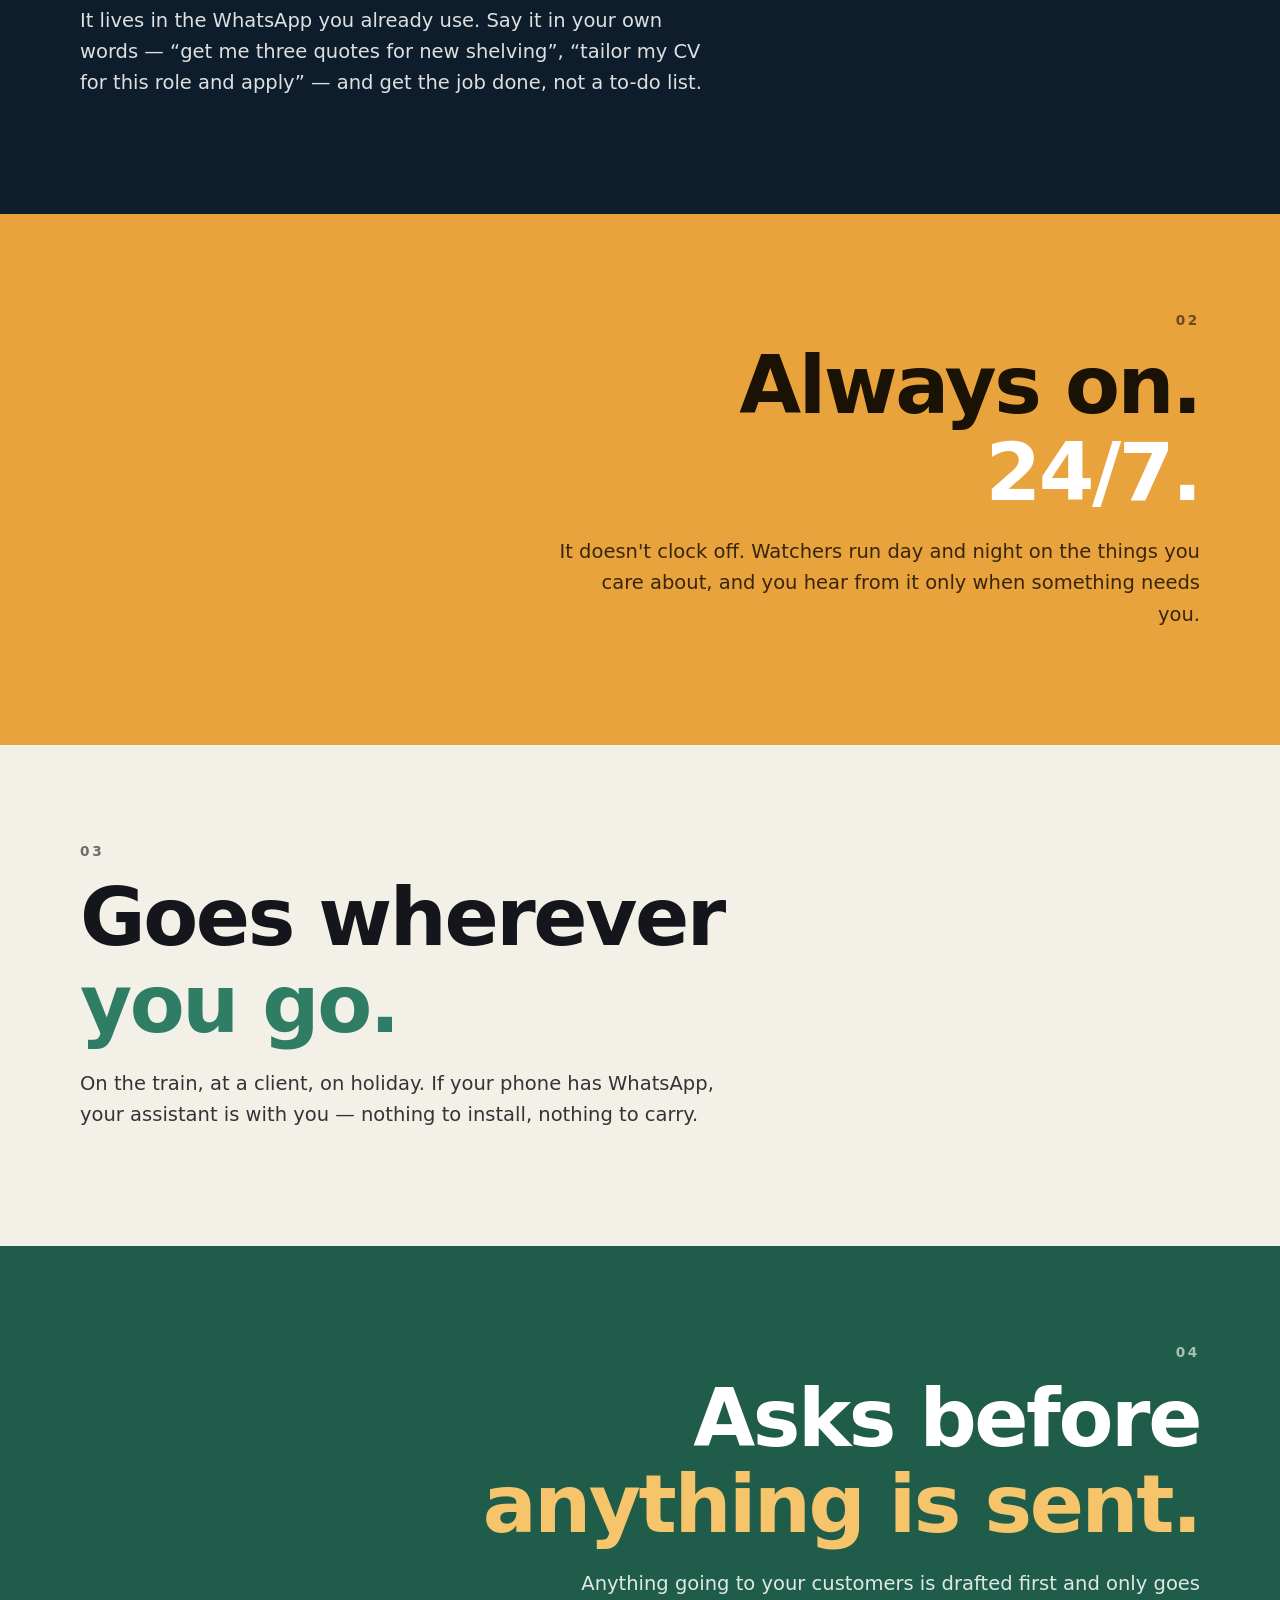
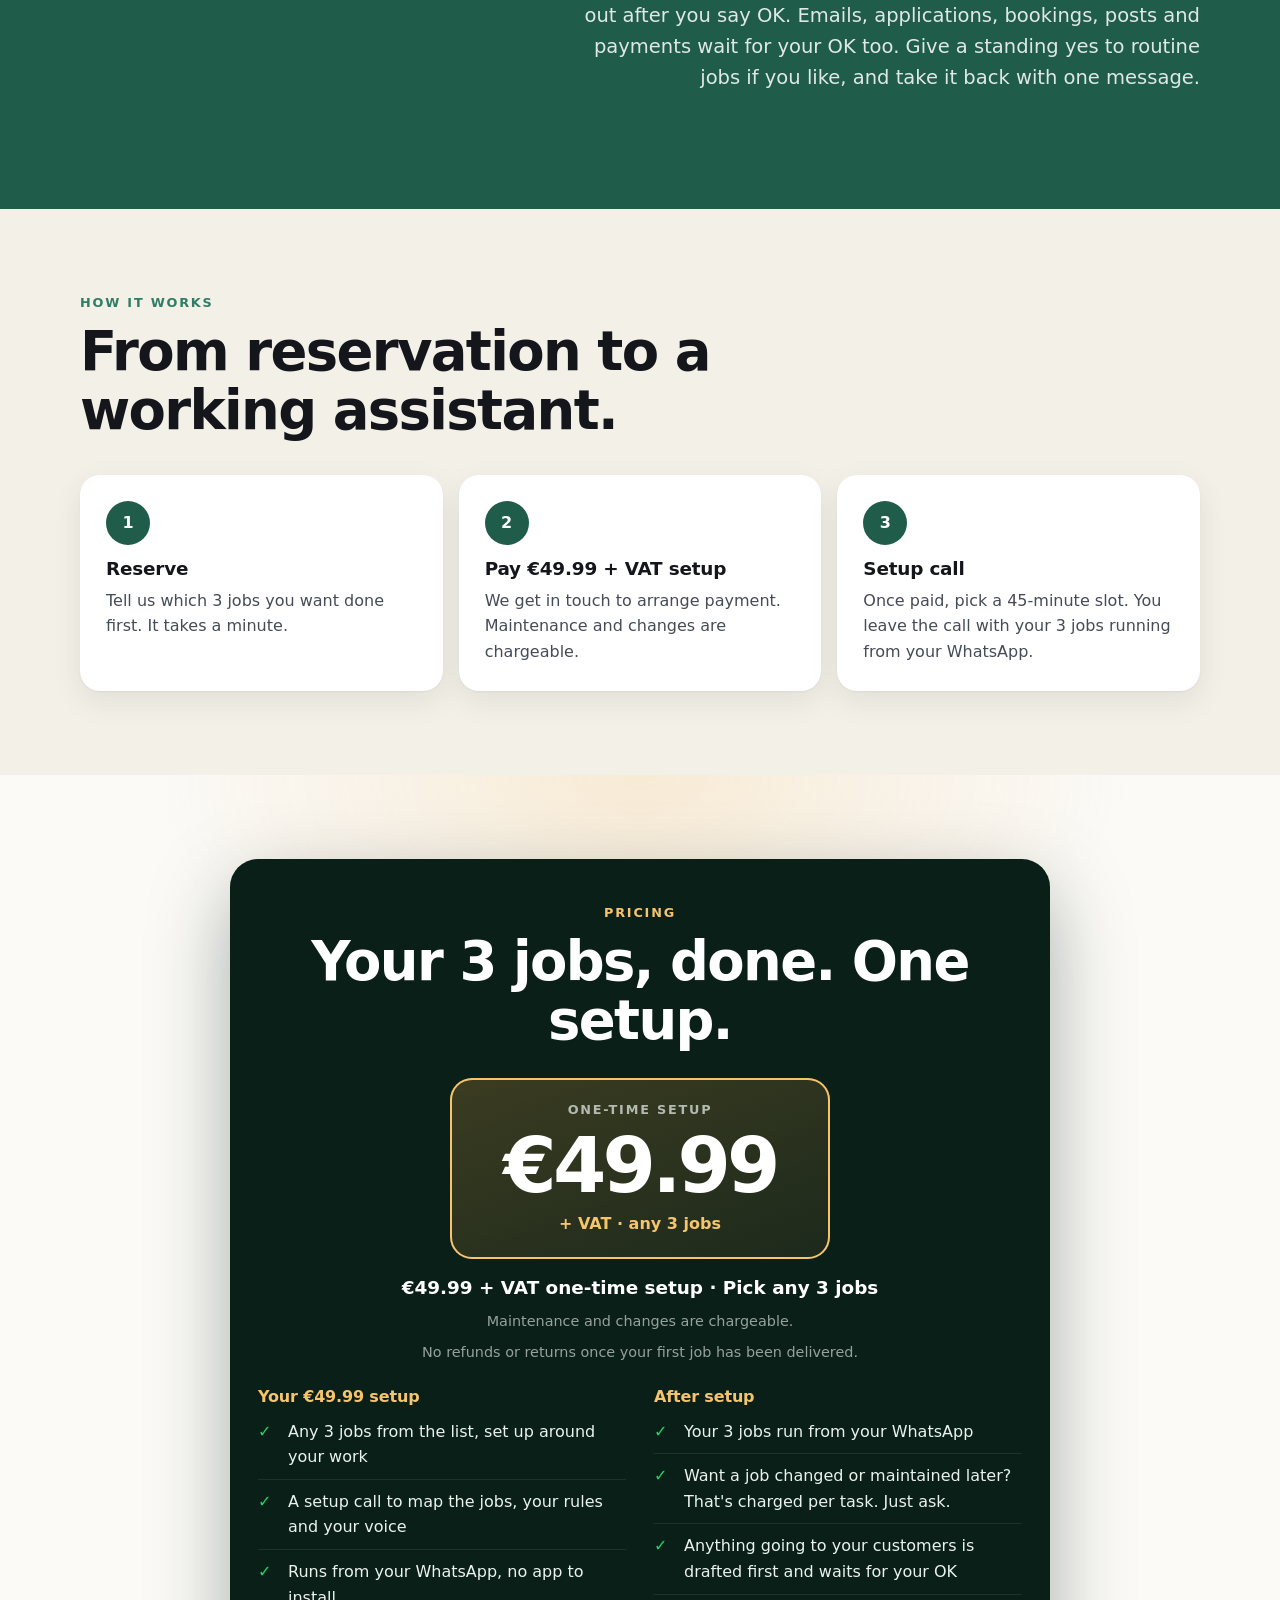
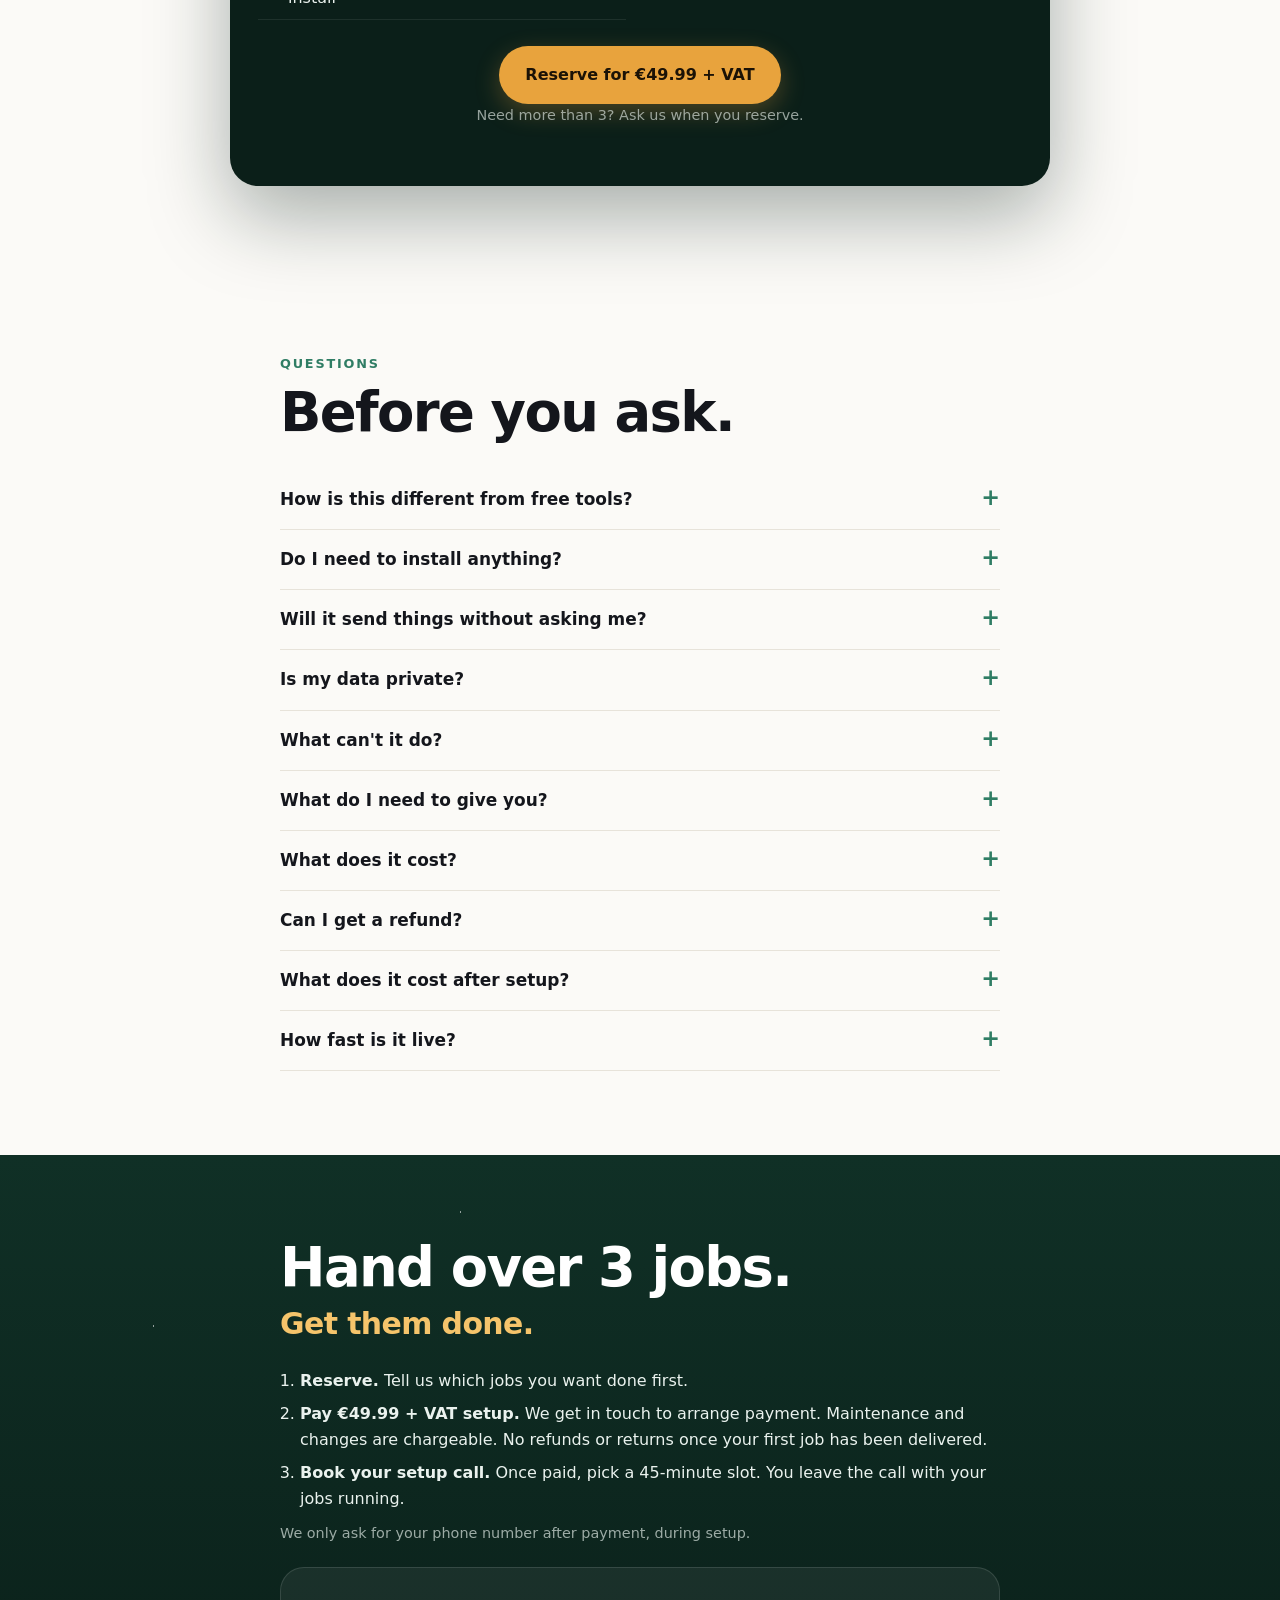
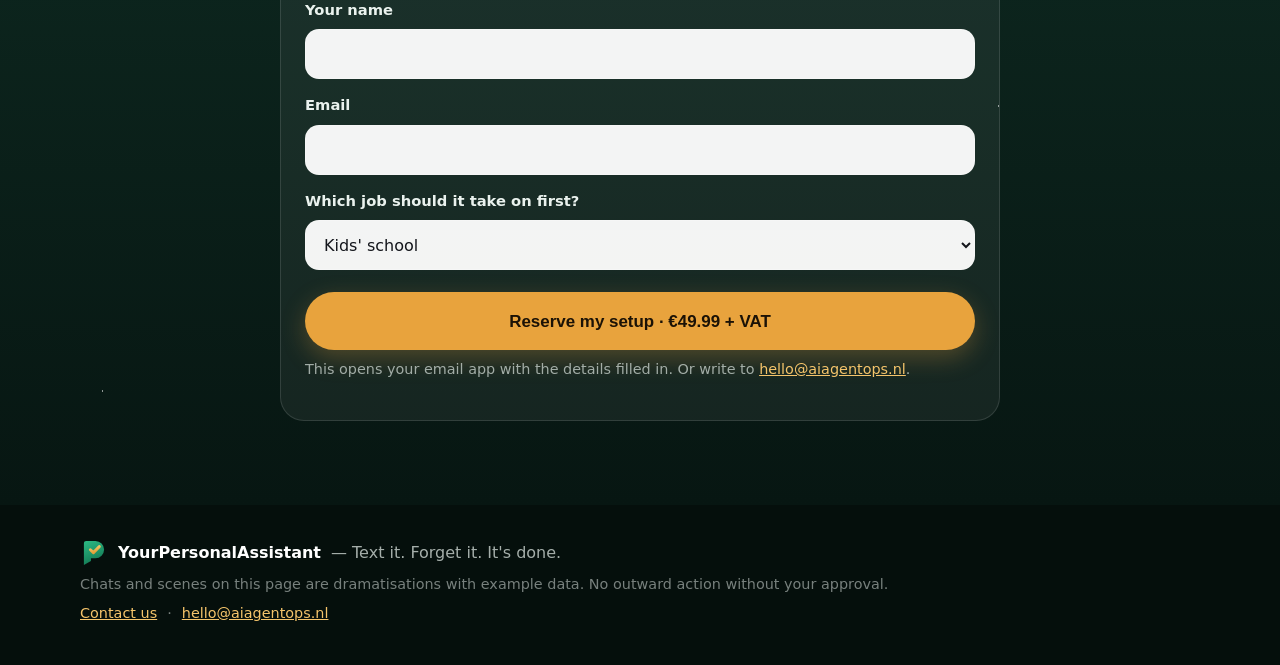
==== commit 8300f188: "v9 pricing: drop the monthly fee; €49.99 + VAT one-time setup for any 3 jobs; 'Maintenance and chang" ====
--- a/index.html
+++ b/index.html
@@ -3,20 +3,20 @@
 <head>
 <meta charset="utf-8">
 <meta name="viewport" content="width=device-width, initial-scale=1, viewport-fit=cover">
-<title>YourPersonalAssistant — Text it. Forget it. It's done. · €49.99 setup, €5.99/month</title>
-<meta name="description" content="Your Personal Assistant. Text it. Forget it. It's done. Tell it in WhatsApp and it does the whole job: kids' school mail and forms, shopping, reminders, your calendar, travel plans, ticket booking, doctor, dentist and garage appointments, bills and renewals, job hunting and more. Pick any 3 jobs. €49.99 + VAT setup, then €5.99/month for maintenance and marketing.">
+<title>YourPersonalAssistant — Text it. Forget it. It's done. · €49.99 setup</title>
+<meta name="description" content="Your Personal Assistant. Text it. Forget it. It's done. Tell it in WhatsApp and it does the whole job: kids' school mail and forms, shopping, reminders, your calendar, travel plans, ticket booking, doctor, dentist and garage appointments, bills and renewals, job hunting and more. Pick any 3 jobs. €49.99 + VAT one-time setup. Maintenance and changes are chargeable.">
 <meta name="theme-color" content="#0b1f19">
 <meta property="og:type" content="website">
 <meta property="og:url" content="https://myownagent.aiagentops.nl/">
 <meta property="og:title" content="YourPersonalAssistant — Text it. Forget it. It's done.">
-<meta property="og:description" content="Text it. Forget it. It's done. Tell it in WhatsApp. It does the whole job. Pick any 3 — €49.99 + VAT setup, then €5.99/month.">
+<meta property="og:description" content="Text it. Forget it. It's done. Tell it in WhatsApp. It does the whole job. Pick any 3 — €49.99 + VAT one-time setup.">
 <meta property="og:image" content="https://myownagent.aiagentops.nl/og.png">
 <meta property="og:image:width" content="1200">
 <meta property="og:image:height" content="630">
-<meta property="og:image:alt" content="YourPersonalAssistant — Text it. Forget it. It's done. Pick any 3 jobs. €49.99 + VAT setup, then €5.99/month + VAT.">
+<meta property="og:image:alt" content="YourPersonalAssistant — Text it. Forget it. It's done. Pick any 3 jobs. €49.99 + VAT one-time setup.">
 <meta name="twitter:card" content="summary_large_image">
 <meta name="twitter:title" content="YourPersonalAssistant — Text it. Forget it. It's done.">
-<meta name="twitter:description" content="Text it. Forget it. It's done. Tell it in WhatsApp. It does the whole job. Pick any 3 — €49.99 + VAT setup, then €5.99/month.">
+<meta name="twitter:description" content="Text it. Forget it. It's done. Tell it in WhatsApp. It does the whole job. Pick any 3 — €49.99 + VAT one-time setup.">
 <meta name="twitter:image" content="https://myownagent.aiagentops.nl/og.png">
 <link rel="icon" href="/favicon.svg" type="image/svg+xml">
 <link rel="icon" href="/favicon-32.png" type="image/png" sizes="32x32">
@@ -55,8 +55,8 @@
         <a class="btn btn-big" href="#join">Reserve for €49.99 + VAT</a>
         <a class="btn btn-ghost" href="#does">Pick your 3 jobs</a>
       </div>
-      <p class="hero-price reveal"><span class="nw"><b>€49.99</b> <span>+ VAT setup</span></span> <span class="nw"><i>then</i> <b>€5.99</b><span>/month</span></span></p>
-      <p class="fine reveal">Pick any 3 jobs. €5.99/month + VAT keeps them running and adds marketing help. Anything going to your customers waits for your OK.</p>
+      <p class="hero-price reveal"><span class="nw"><b>€49.99</b> <span>+ VAT one-time setup</span></span> <span class="nw"><i>·</i> <span>Pick any 3 jobs</span></span></p>
+      <p class="fine reveal">Maintenance and changes are chargeable. Anything going to your customers waits for your OK.</p>
     </div>
 
     <div class="hero-phone reveal">
@@ -314,7 +314,7 @@
     <h2 class="reveal">From reservation to a working assistant.</h2>
     <ol class="steps">
       <li class="reveal"><span class="sn">1</span><h3>Reserve</h3><p>Tell us which 3 jobs you want done first. It takes a minute.</p></li>
-      <li class="reveal"><span class="sn">2</span><h3>Pay €49.99 + VAT setup</h3><p>We get in touch to arrange payment. After that it's €5.99/month + VAT for maintenance and marketing.</p></li>
+      <li class="reveal"><span class="sn">2</span><h3>Pay €49.99 + VAT setup</h3><p>We get in touch to arrange payment. Maintenance and changes are chargeable.</p></li>
       <li class="reveal"><span class="sn">3</span><h3>Setup call</h3><p>Once paid, pick a 45-minute slot. You leave the call with your 3 jobs running from your WhatsApp.</p></li>
     </ol>
   </div>
@@ -325,21 +325,16 @@
   <div class="wrap">
     <div class="tier reveal">
       <p class="kicker">Pricing</p>
-      <h2>Your 3 jobs, done. For less than a coffee a week.</h2>
-      <div class="pp">
-        <div class="pp-box">
+      <h2>Your 3 jobs, done. One setup.</h2>
+      <div class="pp pp-one">
+        <div class="pp-box pp-hl">
           <p class="pp-l">One-time setup</p>
           <p class="pp-n">€49.99</p>
           <p class="pp-v">+ VAT · any 3 jobs</p>
         </div>
-        <div class="pp-then" aria-hidden="true">then</div>
-        <div class="pp-box pp-hl">
-          <p class="pp-l">Every month</p>
-          <p class="pp-n">€5.99<small>/month</small></p>
-          <p class="pp-v">+ VAT · maintenance + marketing</p>
-        </div>
       </div>
-      <p class="pp-sum">€49.99 setup · €5.99/month. That's the whole price.</p>
+      <p class="pp-sum">€49.99 + VAT one-time setup · Pick any 3 jobs</p>
+      <p class="fine pp-maint">Maintenance and changes are chargeable.</p>
       <p class="fine pp-refund">No refunds or returns once your first job has been delivered.</p>
       <div class="pp-cols">
         <div>
@@ -351,11 +346,10 @@
           </ul>
         </div>
         <div>
-          <h3>Your €5.99 every month</h3>
+          <h3>After setup</h3>
           <ul>
-            <li>Your 3 jobs kept running, every day</li>
-            <li>Fixed when a site, form or tool changes, so the job doesn't stop</li>
-            <li>Marketing help: posts, ads and short videos for your business</li>
+            <li>Your 3 jobs run from your WhatsApp</li>
+            <li>Want a job changed or maintained later? That's charged per task. Just ask.</li>
             <li>Anything going to your customers is drafted first and waits for your OK</li>
           </ul>
         </div>
@@ -377,9 +371,9 @@
     <details class="reveal"><summary>Is my data private?</summary><p>Your Personal Assistant only connects to the accounts you choose, and watchers are read-only unless you ask for more. Your information is used to do your work and nothing else. Disconnect any account at any time and we stop.</p></details>
     <details class="reveal"><summary>What can't it do?</summary><p>It won't lie for you — forms get truthful answers, and when there is no truthful option it stops and asks. It can't pass a CAPTCHA, sit your interview or sign contracts. Some sites block automated access; those steps come to you as a one-tap list. It never moves money without your explicit approval.</p></details>
     <details class="reveal"><summary>What do I need to give you?</summary><p>A setup call, the 3 jobs you want done, your rules, your CV or brand basics, and access to the accounts it should work in. You stay the owner of every account.</p></details>
-    <details class="reveal"><summary>What does it cost?</summary><p>€49.99 + VAT one-time setup for any 3 jobs, then €5.99/month + VAT. The monthly fee keeps your jobs running, fixes them when a site or form changes, and covers marketing help: posts, ads and short videos, drafted for your OK. Need more than 3 jobs? Ask us when you reserve.</p></details>
+    <details class="reveal"><summary>What does it cost?</summary><p>€49.99 + VAT one-time setup for any 3 jobs. Maintenance and changes are chargeable. Need more than 3 jobs? Ask us when you reserve.</p></details>
     <details class="reveal"><summary>Can I get a refund?</summary><p>No refunds or returns once your first job has been delivered. Questions about a payment? <a href="/contact">Contact us</a> and we reply by email.</p></details>
-    <details class="reveal"><summary>What do I get for €5.99 a month?</summary><p>Maintenance and marketing. Your 3 jobs keep running every day, and when a website, form or tool changes we fix the job so it doesn't stop. On top of that you get marketing help each month: posts, ads or short videos, drafted for your OK before anything goes out.</p></details>
+    <details class="reveal"><summary>What does it cost after setup?</summary><p>There's no monthly fee. If you want a job changed or maintained later, that's charged per task. Just ask.</p></details>
     <details class="reveal"><summary>How fast is it live?</summary><p>You leave the setup call with your 3 jobs running. Each one is checked with you step by step.</p></details>
   </div>
 </section>
@@ -391,7 +385,7 @@
     <h2 class="reveal">Hand over 3 jobs.<br><span>Get them done.</span></h2>
     <ol class="steps-pay reveal">
       <li><strong>Reserve.</strong> Tell us which jobs you want done first.</li>
-      <li><strong>Pay €49.99 + VAT setup.</strong> We get in touch to arrange payment. Then €5.99/month + VAT for maintenance and marketing. No refunds or returns once your first job has been delivered.</li>
+      <li><strong>Pay €49.99 + VAT setup.</strong> We get in touch to arrange payment. Maintenance and changes are chargeable. No refunds or returns once your first job has been delivered.</li>
       <li><strong>Book your setup call.</strong> Once paid, pick a 45-minute slot. You leave the call with your jobs running.</li>
     </ol>
     <p class="small reveal">We only ask for your phone number after payment, during setup.</p>
--- a/styles.css
+++ b/styles.css
@@ -421,3 +421,6 @@
 .chat-snd{all:unset;cursor:pointer;display:grid;place-items:center;width:38px;height:38px;border-radius:50%;flex:none;font-size:1.15rem;line-height:1}
 .chat-snd:hover,.chat-snd:focus-visible{background:rgba(255,255,255,.15)}
 .chat-snd:focus-visible{outline:2px solid #fff}
+
+.pp.pp-one{grid-template-columns:1fr;max-width:380px;margin-left:auto;margin-right:auto}
+.pp-sum + .pp-maint{margin:-16px 0 8px}
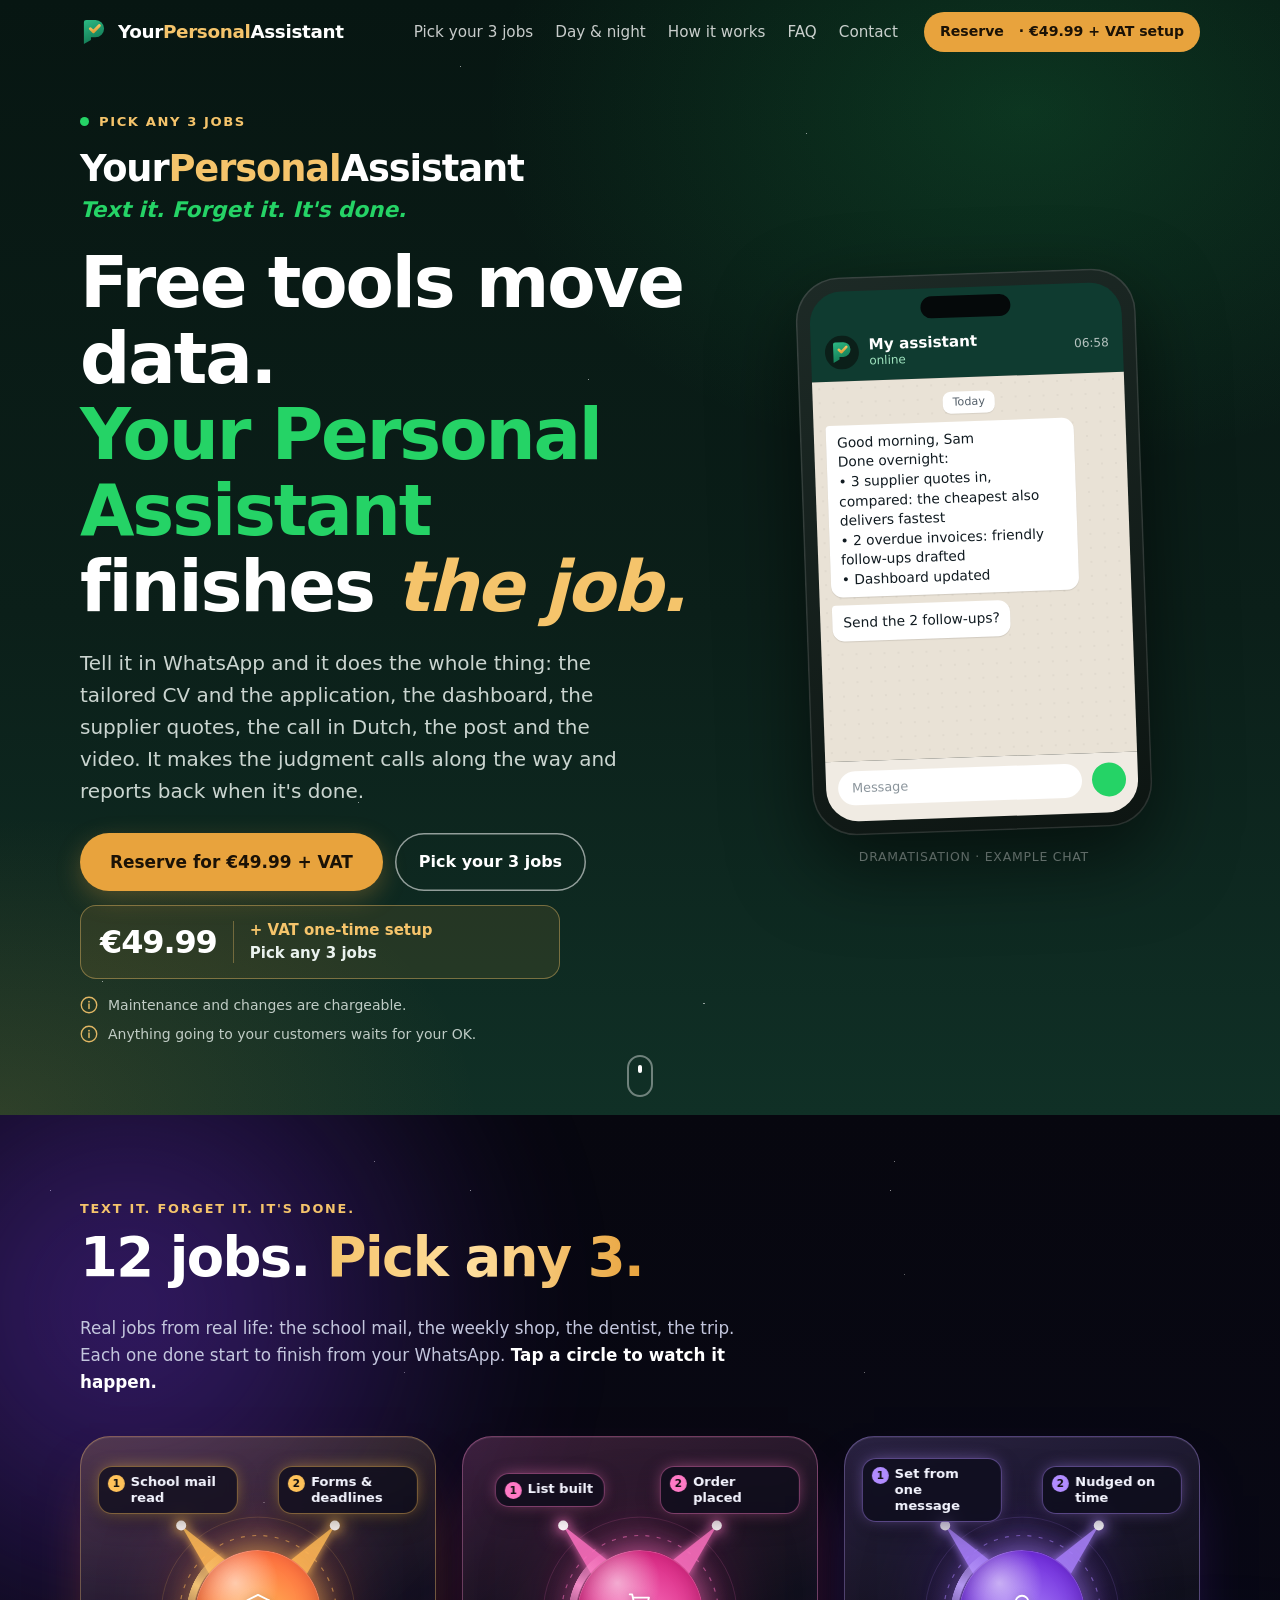
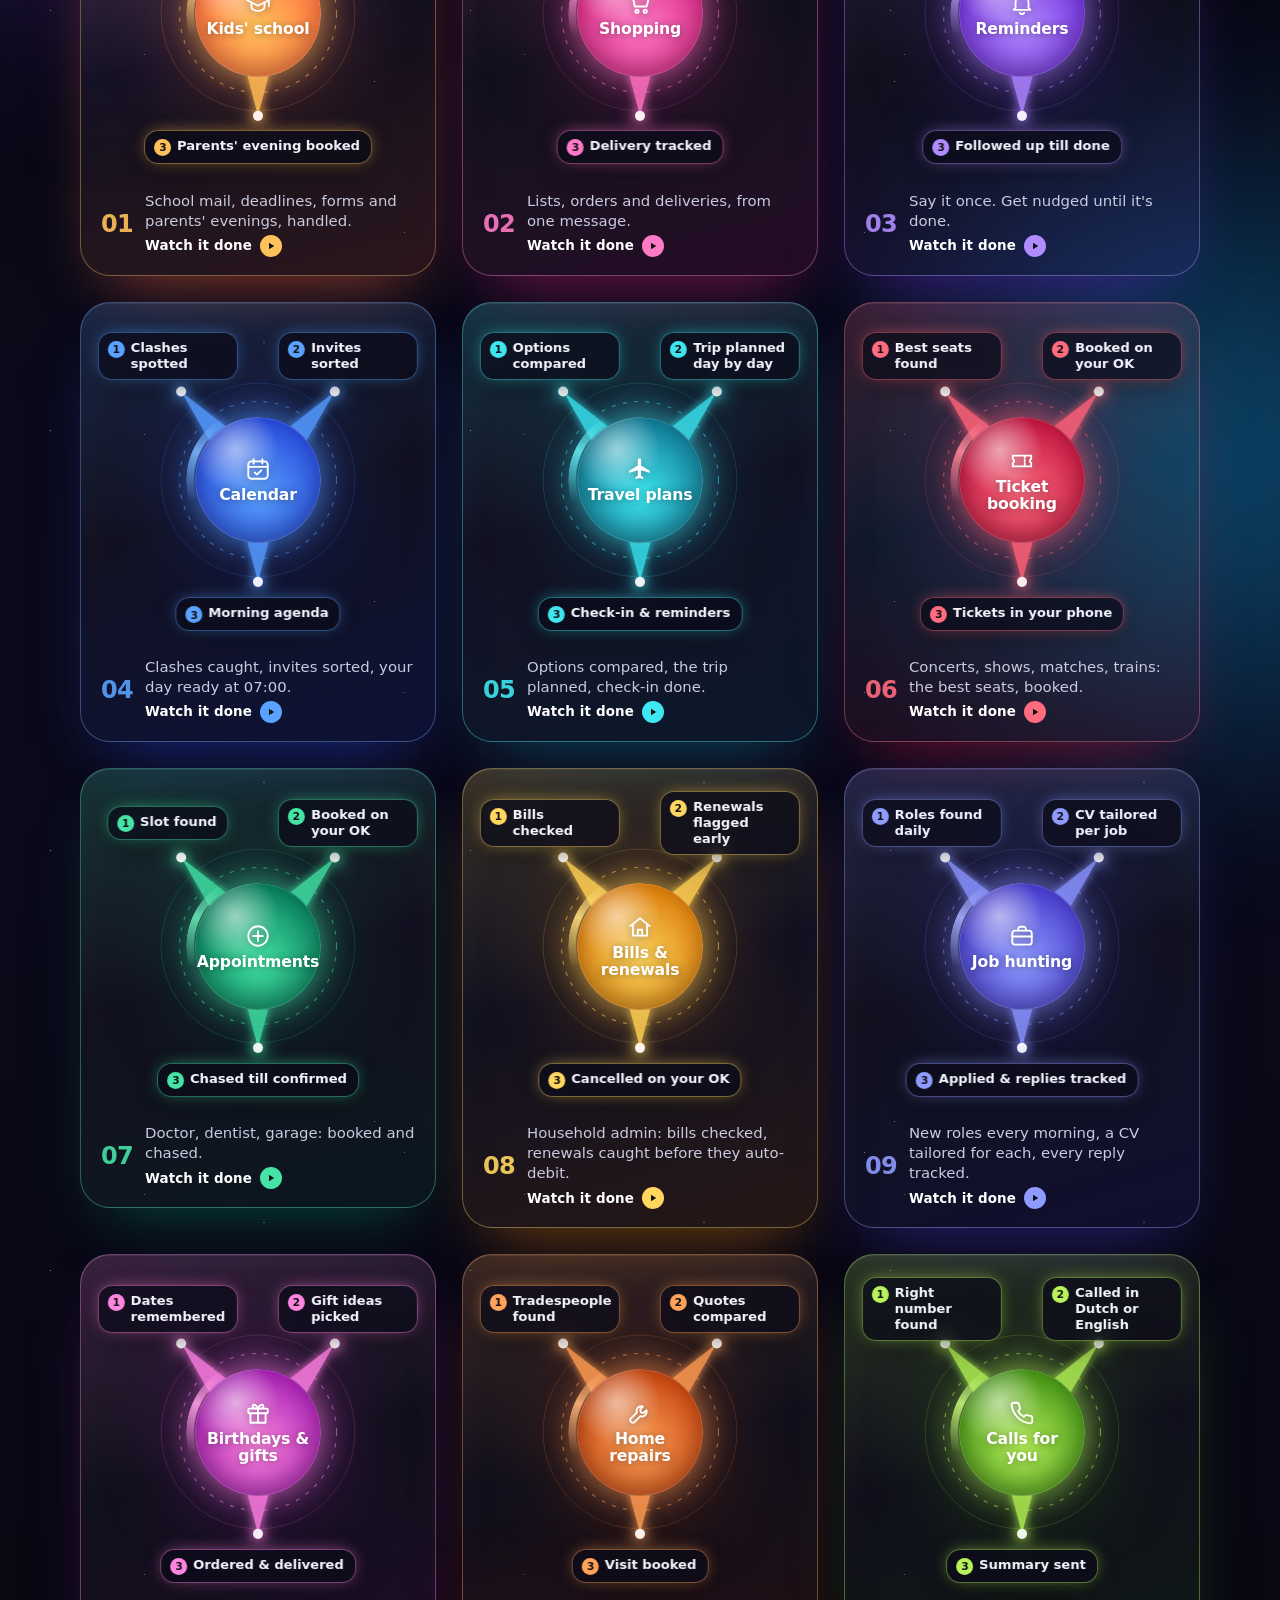
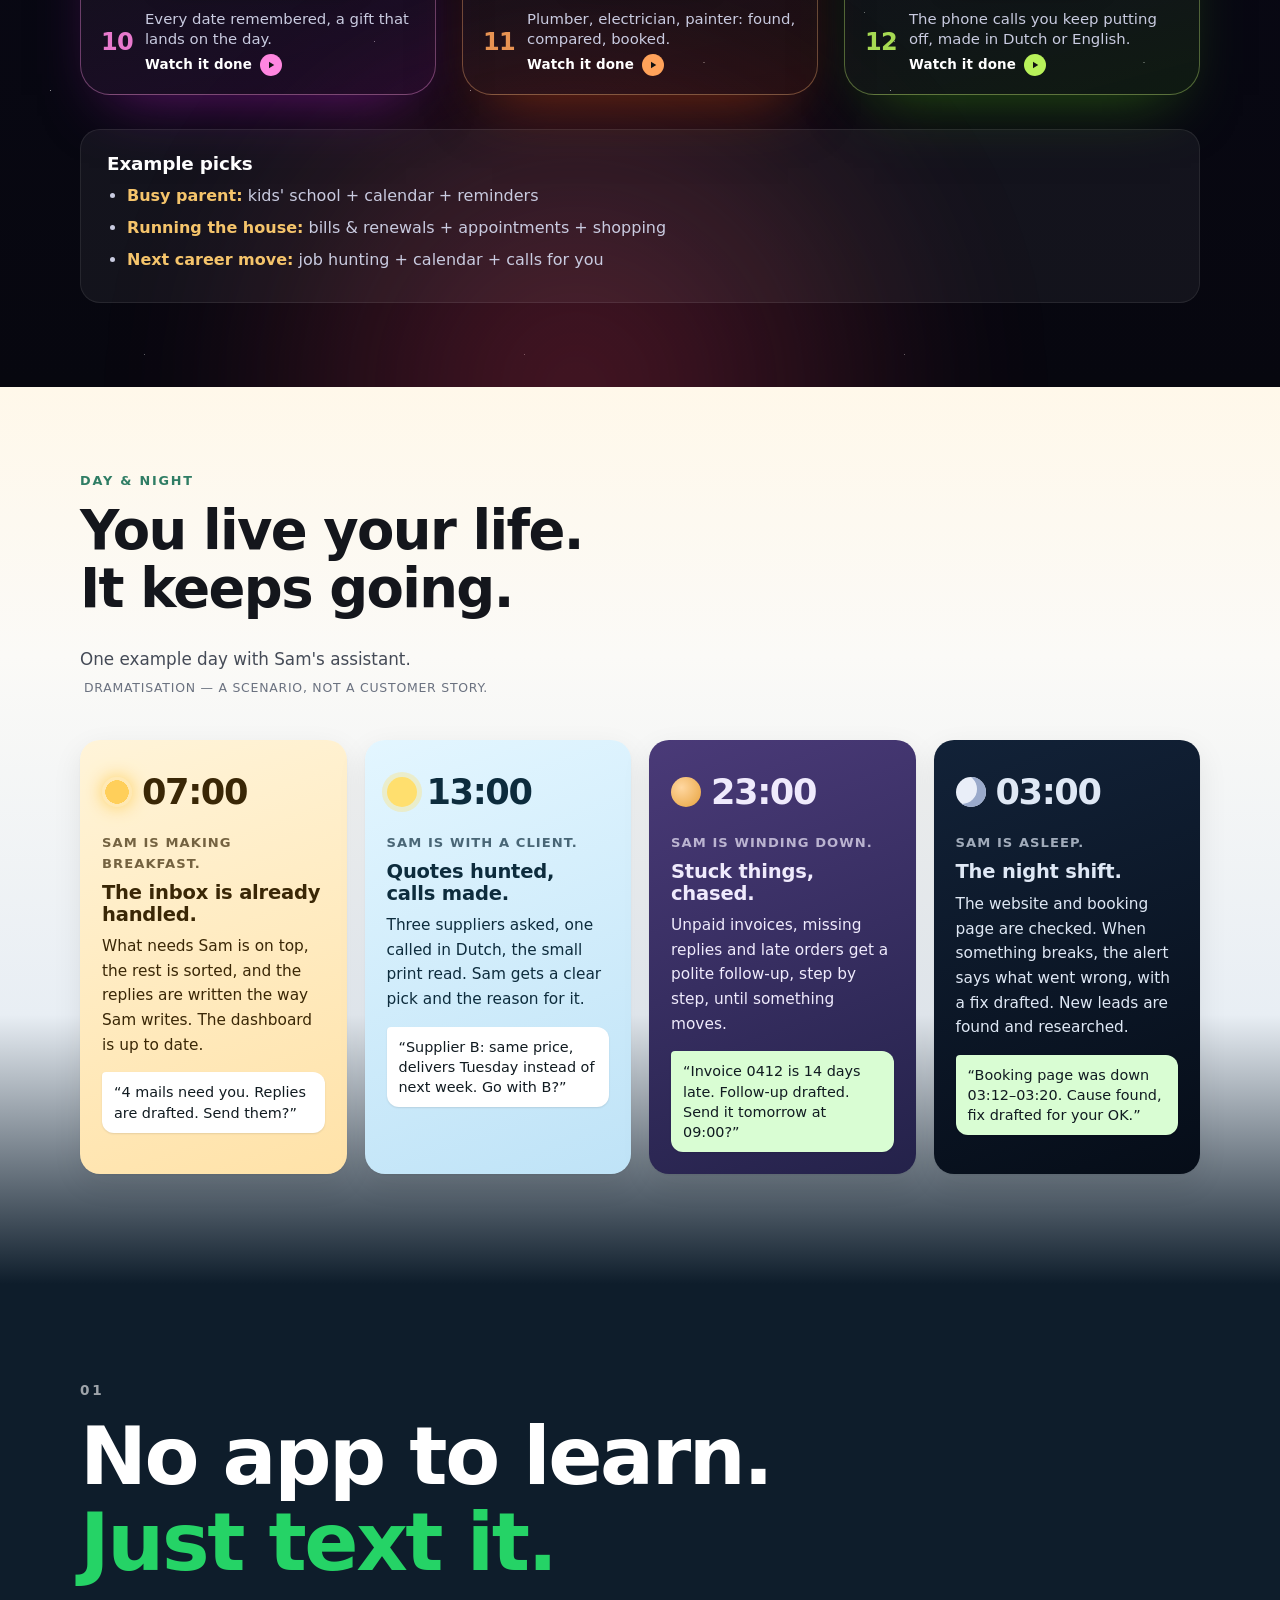
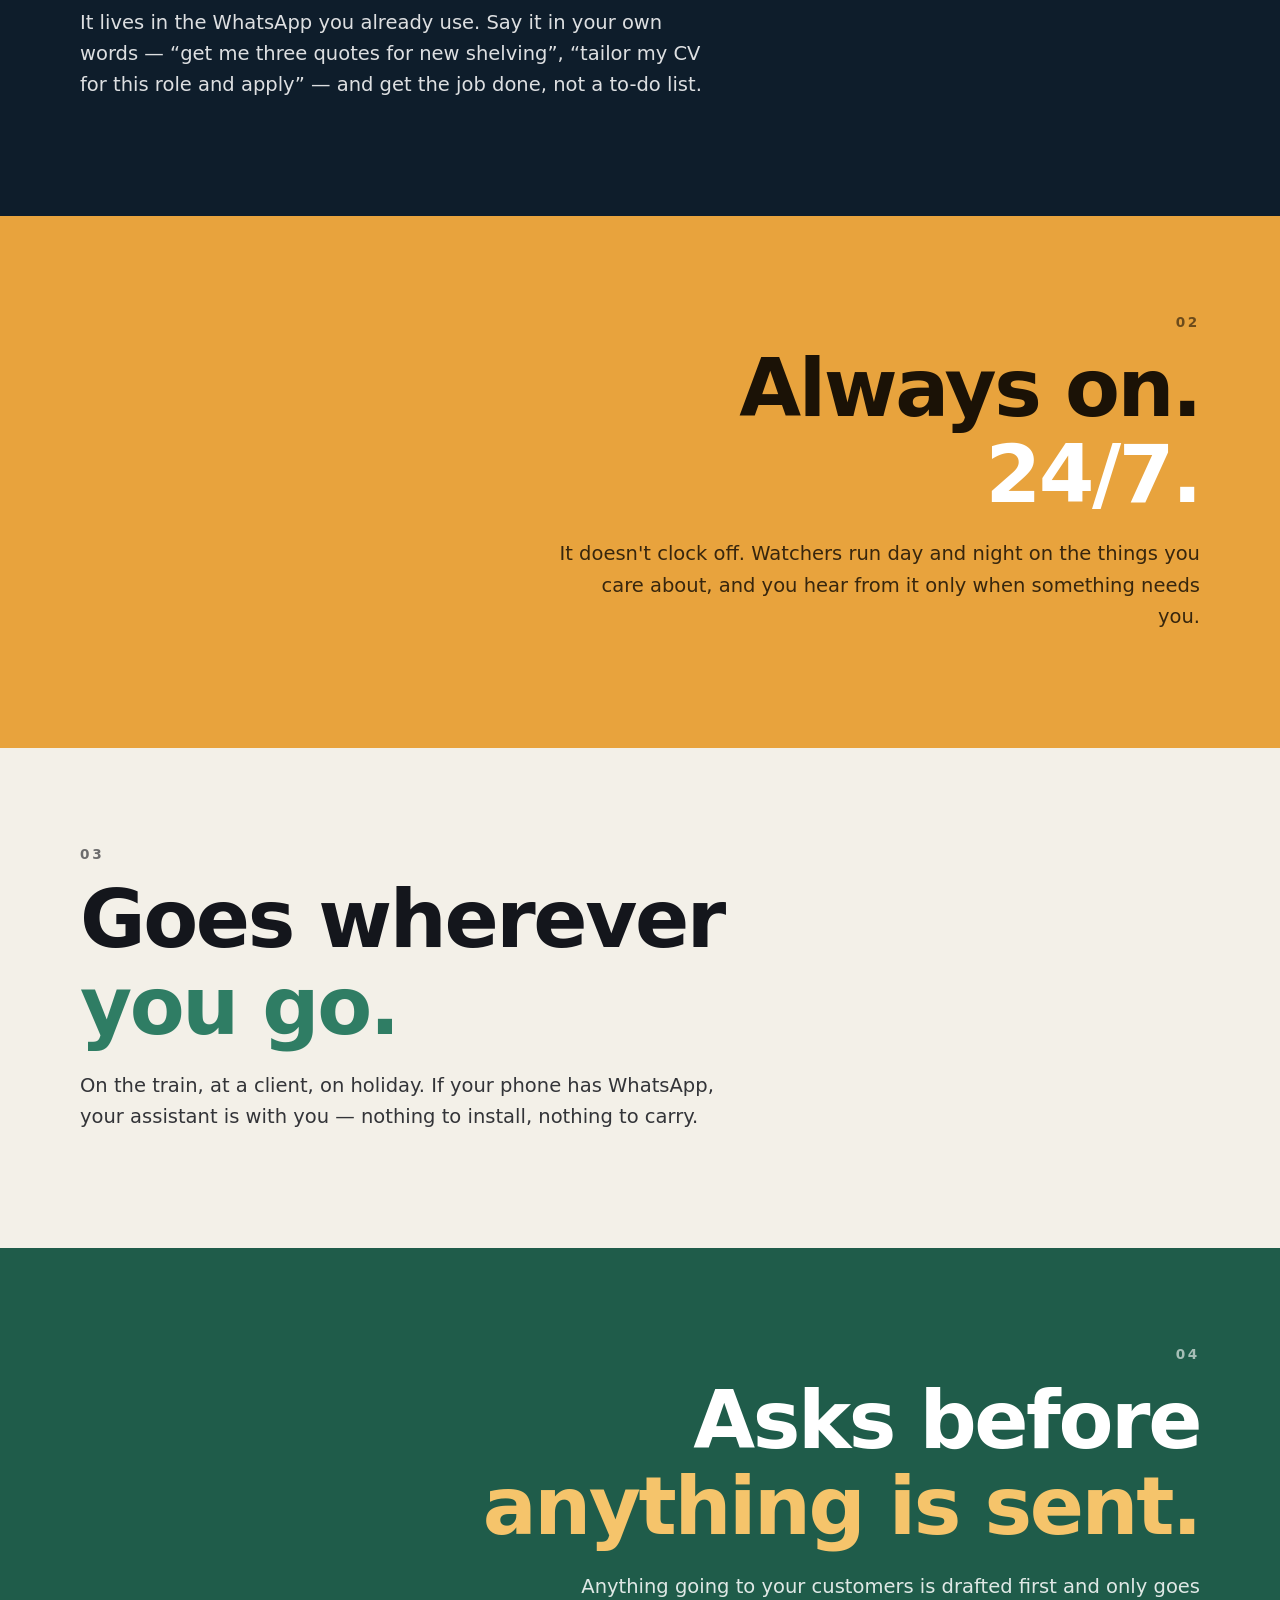
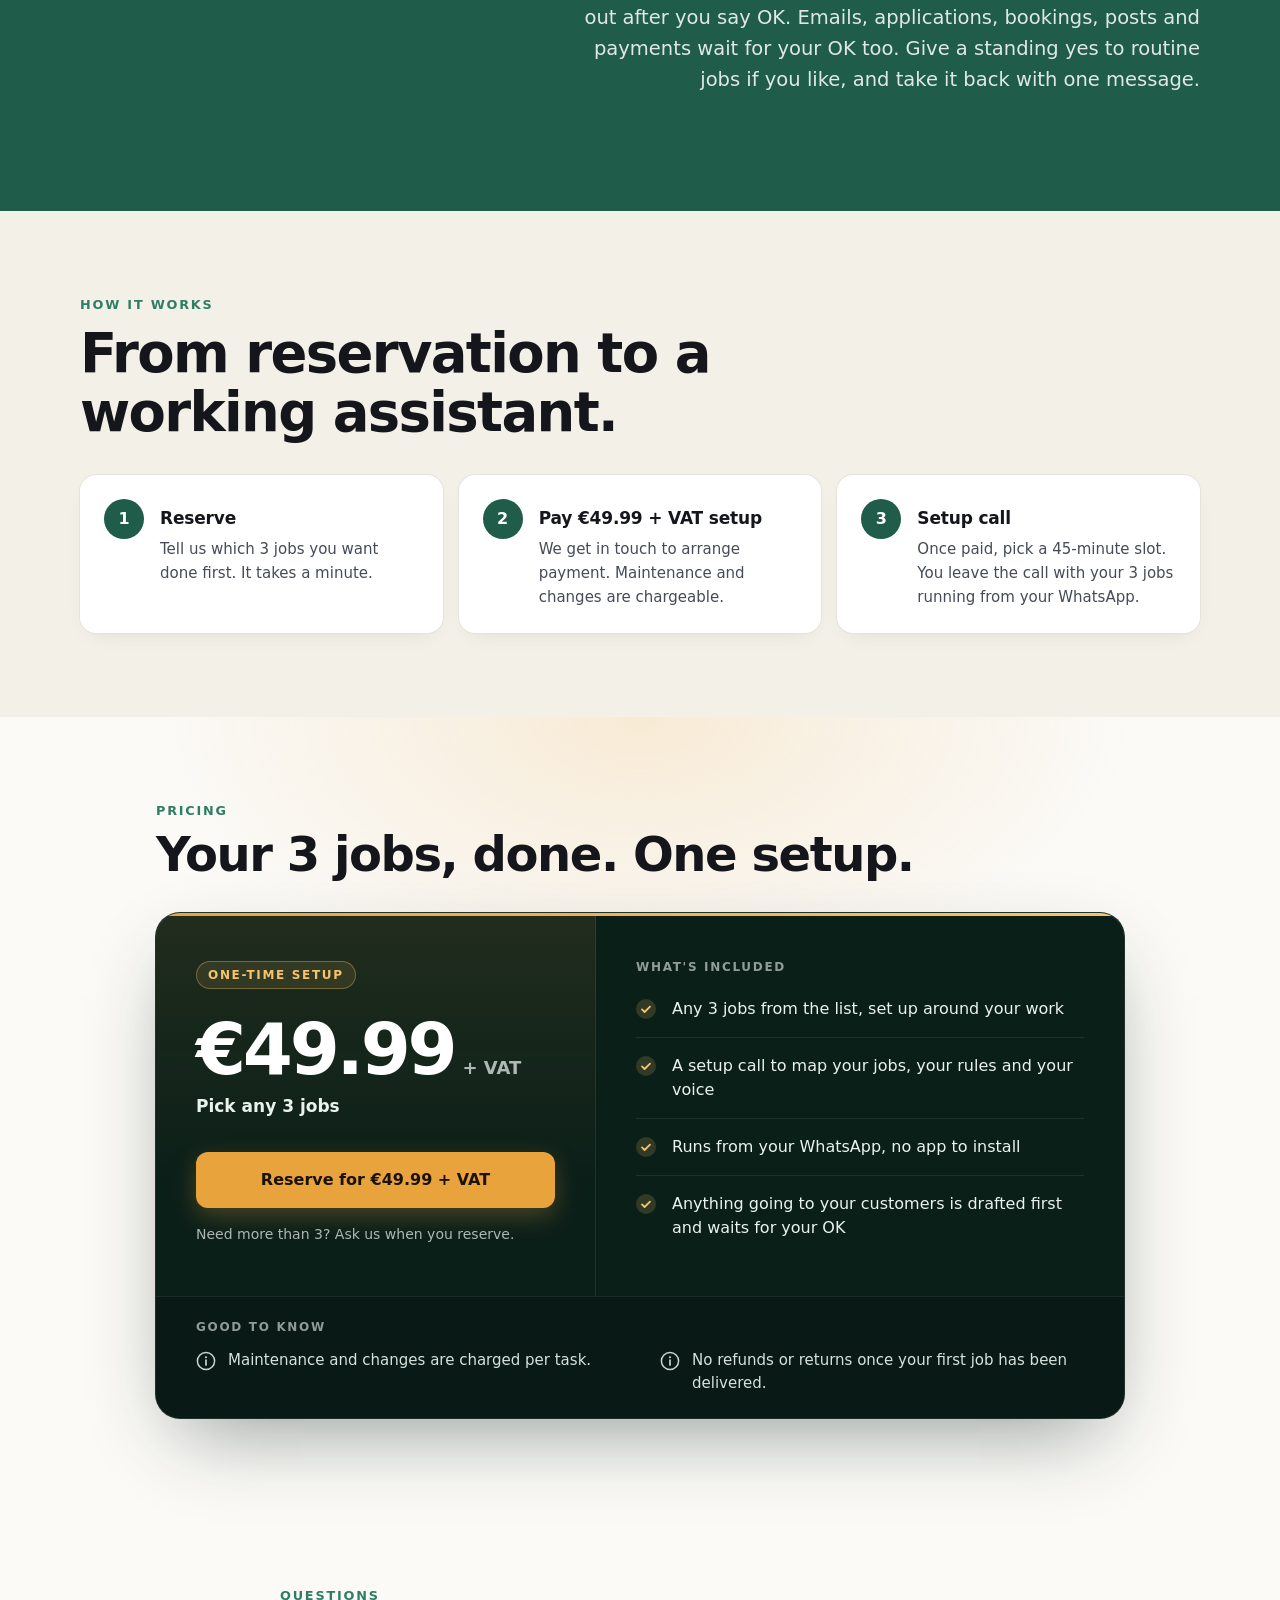
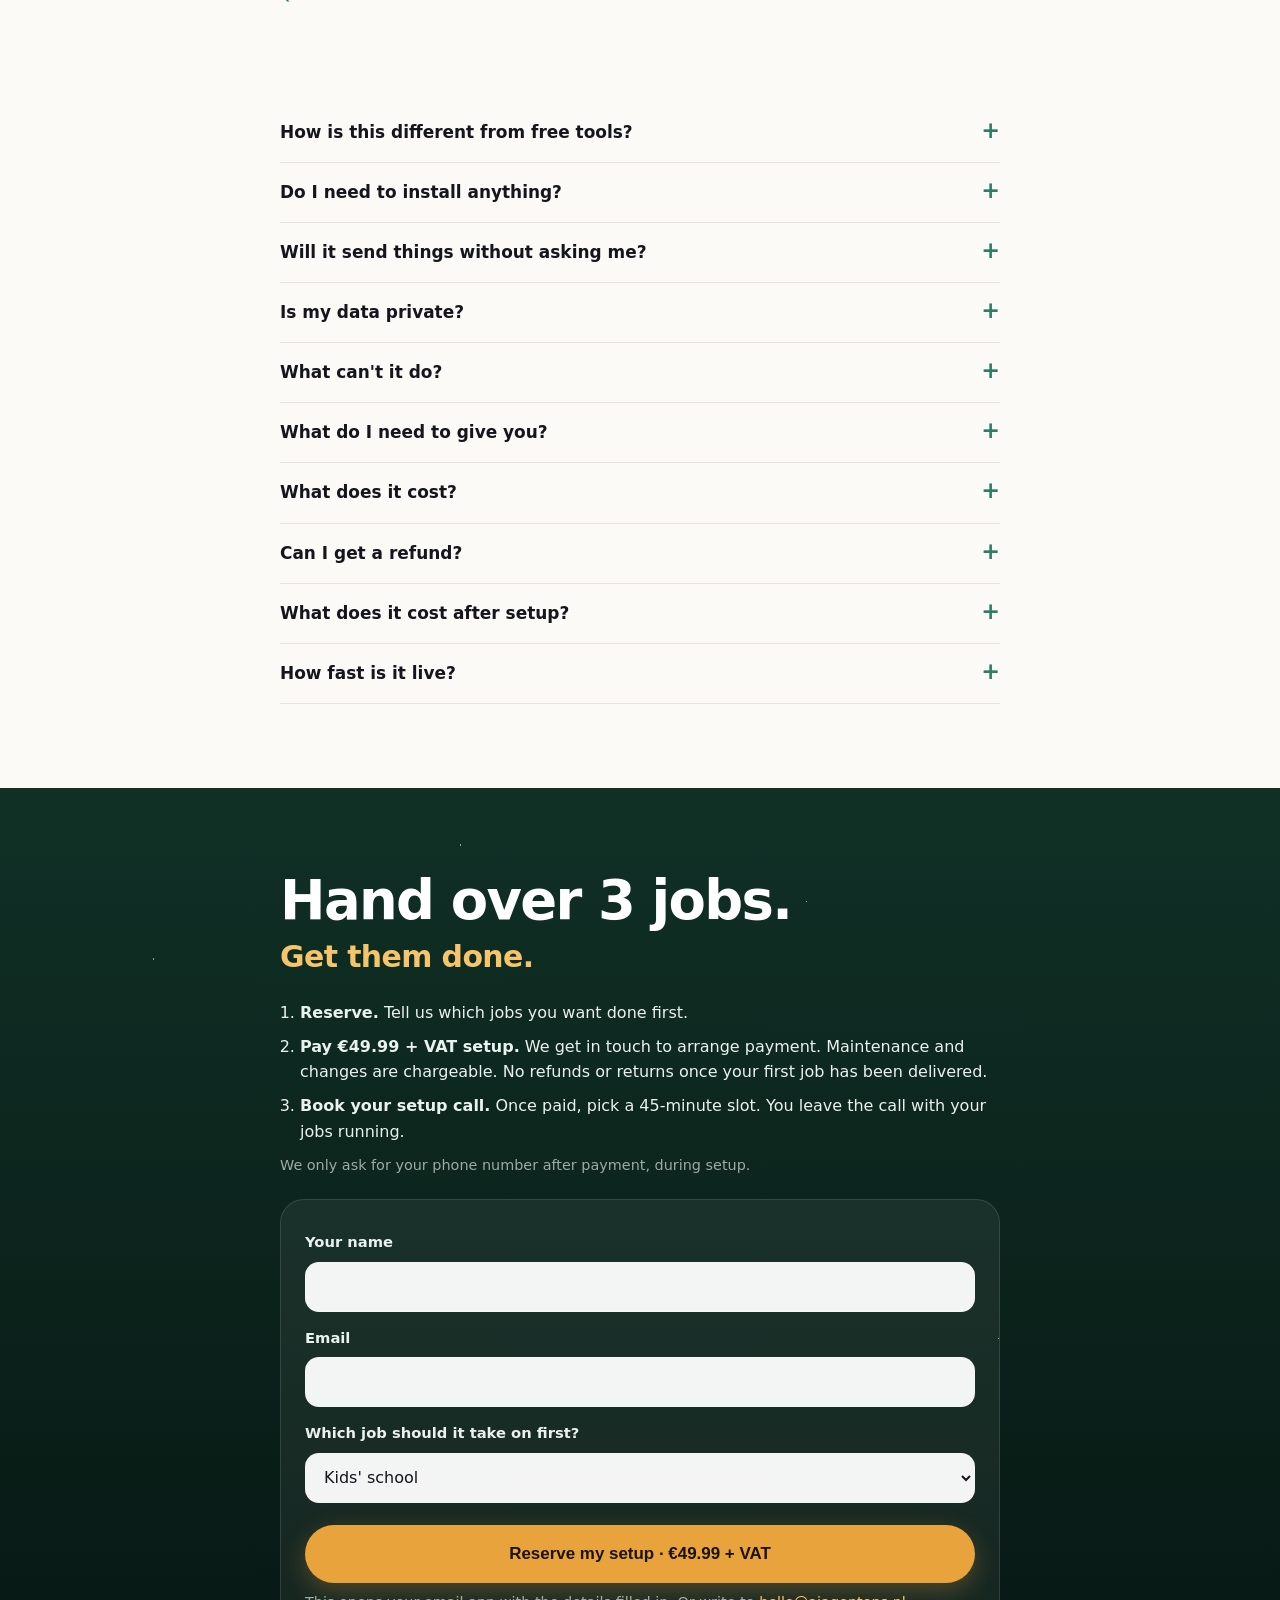
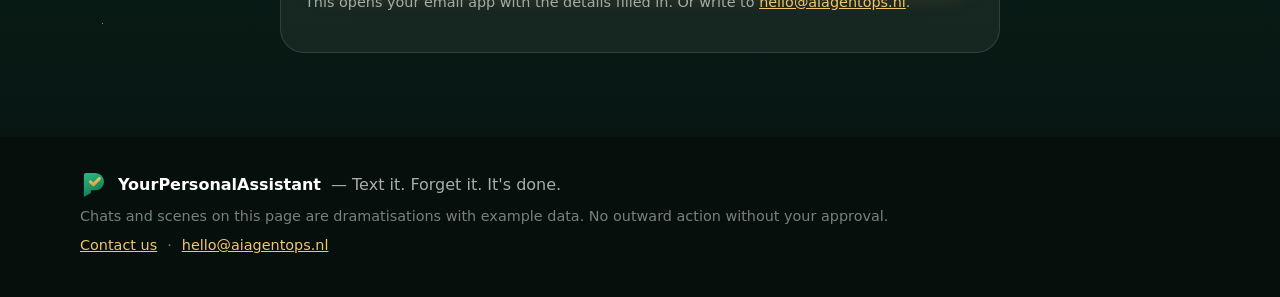
==== commit a059ee8a: "v10: corporate pricing card (one price, What's included, Good to know terms), aligned hero offer blo" ====
--- a/index.html
+++ b/index.html
@@ -55,8 +55,13 @@
         <a class="btn btn-big" href="#join">Reserve for €49.99 + VAT</a>
         <a class="btn btn-ghost" href="#does">Pick your 3 jobs</a>
       </div>
-      <p class="hero-price reveal"><span class="nw"><b>€49.99</b> <span>+ VAT one-time setup</span></span> <span class="nw"><i>·</i> <span>Pick any 3 jobs</span></span></p>
-      <p class="fine reveal">Maintenance and changes are chargeable. Anything going to your customers waits for your OK.</p>
+      <div class="hero-offer reveal">
+        <p class="hero-price"><b>€49.99</b><span class="hp-t"><span>+ VAT one-time setup</span><span>Pick any 3 jobs</span></span></p>
+        <ul class="hero-notes">
+          <li>Maintenance and changes are chargeable.</li>
+          <li>Anything going to your customers waits for your OK.</li>
+        </ul>
+      </div>
     </div>
 
     <div class="hero-phone reveal">
@@ -323,39 +328,34 @@
 <!-- PRICE -->
 <section id="pricing" class="sec price">
   <div class="wrap">
-    <div class="tier reveal">
+    <header class="pc-intro reveal">
       <p class="kicker">Pricing</p>
       <h2>Your 3 jobs, done. One setup.</h2>
-      <div class="pp pp-one">
-        <div class="pp-box pp-hl">
-          <p class="pp-l">One-time setup</p>
-          <p class="pp-n">€49.99</p>
-          <p class="pp-v">+ VAT · any 3 jobs</p>
-        </div>
-      </div>
-      <p class="pp-sum">€49.99 + VAT one-time setup · Pick any 3 jobs</p>
-      <p class="fine pp-maint">Maintenance and changes are chargeable.</p>
-      <p class="fine pp-refund">No refunds or returns once your first job has been delivered.</p>
-      <div class="pp-cols">
-        <div>
-          <h3>Your €49.99 setup</h3>
-          <ul>
-            <li>Any 3 jobs from the list, set up around your work</li>
-            <li>A setup call to map the jobs, your rules and your voice</li>
-            <li>Runs from your WhatsApp, no app to install</li>
-          </ul>
-        </div>
-        <div>
-          <h3>After setup</h3>
-          <ul>
-            <li>Your 3 jobs run from your WhatsApp</li>
-            <li>Want a job changed or maintained later? That's charged per task. Just ask.</li>
-            <li>Anything going to your customers is drafted first and waits for your OK</li>
-          </ul>
-        </div>
-      </div>
-      <a class="btn btn-big" href="#join">Reserve for €49.99 + VAT</a>
-      <p class="fine">Need more than 3? Ask us when you reserve.</p>
+    </header>
+    <div class="pc reveal">
+      <div class="pc-main">
+        <p class="pc-label">One-time setup</p>
+        <p class="pc-price"><span class="pc-amt">€49.99</span><span class="pc-vat">+ VAT</span></p>
+        <p class="pc-sub">Pick any 3 jobs</p>
+        <a class="btn btn-big pc-cta" href="#join">Reserve for €49.99 + VAT</a>
+        <p class="pc-more">Need more than 3? Ask us when you reserve.</p>
+      </div>
+      <div class="pc-inc">
+        <p class="pc-h">What's included</p>
+        <ul class="pc-list">
+          <li>Any 3 jobs from the list, set up around your work</li>
+          <li>A setup call to map your jobs, your rules and your voice</li>
+          <li>Runs from your WhatsApp, no app to install</li>
+          <li>Anything going to your customers is drafted first and waits for your OK</li>
+        </ul>
+      </div>
+      <div class="pc-terms">
+        <p class="pc-h">Good to know</p>
+        <ul class="pc-tl">
+          <li>Maintenance and changes are charged per task.</li>
+          <li>No refunds or returns once your first job has been delivered.</li>
+        </ul>
+      </div>
     </div>
   </div>
 </section>
--- a/styles.css
+++ b/styles.css
@@ -424,3 +424,67 @@
 
 .pp.pp-one{grid-template-columns:1fr;max-width:380px;margin-left:auto;margin-right:auto}
 .pp-sum + .pp-maint{margin:-16px 0 8px}
+@media(max-width:480px){.hero-price i{display:none}}
+
+
+/* ===== v10: corporate pricing card + tidy hero offer + aligned steps (8px grid) ===== */
+.price .wrap{max-width:1008px}
+.pc-intro{margin:0 0 32px}
+.pc-intro .kicker{color:var(--brand2);margin-bottom:8px}
+.pc-intro h2{margin:0;max-width:none;font-size:clamp(2rem,5.2vw,3rem)}
+.pc{display:grid;grid-template-columns:1fr;background:var(--night);color:#eaf2ee;border-radius:24px;overflow:hidden;
+  box-shadow:0 1px 0 rgba(255,255,255,.06) inset,0 0 0 1px rgba(11,31,25,.9),0 32px 80px -24px rgba(11,31,25,.45);text-align:left}
+.pc p{margin:0}
+.pc-main{position:relative;padding:40px 32px 32px;background:linear-gradient(180deg,rgba(232,163,61,.10),rgba(232,163,61,0) 70%)}
+.pc{position:relative}
+.pc::before{content:"";position:absolute;left:0;right:0;top:0;height:3px;z-index:1;background:linear-gradient(90deg,var(--accent),var(--accent2))}
+.pc-label{display:inline-block;font-size:.75rem;line-height:1;font-weight:800;letter-spacing:.14em;text-transform:uppercase;color:var(--accent2);
+  padding:8px 12px;border-radius:999px;background:rgba(245,196,107,.10);box-shadow:inset 0 0 0 1px rgba(245,196,107,.35)}
+.pc-price{display:flex;align-items:baseline;gap:8px;margin-top:24px!important}
+.pc-amt{font-size:clamp(3.5rem,12vw,4.5rem);line-height:1;font-weight:850;letter-spacing:-.045em;color:#fff;font-variant-numeric:tabular-nums}
+.pc-vat{font-size:1.125rem;font-weight:700;color:rgba(234,242,238,.72)}
+.pc-sub{margin-top:8px!important;font-size:1.0625rem;font-weight:700;color:#eaf2ee}
+.pc .pc-cta{display:flex;width:100%;margin-top:32px;min-height:56px;padding:0 24px;font-size:1rem;border-radius:12px}
+.pc-more{margin-top:16px!important;font-size:.875rem;line-height:1.5;color:rgba(234,242,238,.72)}
+.pc-inc{padding:32px;border-top:1px solid rgba(255,255,255,.08)}
+.pc-h{font-size:.75rem;line-height:1;font-weight:800;letter-spacing:.14em;text-transform:uppercase;color:rgba(234,242,238,.6);margin-bottom:16px!important}
+.pc-list,.pc-tl,.hero-notes{list-style:none;margin:0;padding:0}
+.pc-list li{position:relative;padding:16px 0 16px 36px;font-size:1rem;line-height:1.5;color:#eaf2ee;border-top:1px solid rgba(255,255,255,.08)}
+.pc-list li:first-child{border-top:0;padding-top:8px}
+.pc-list li::before{content:"";position:absolute;left:0;top:18px;width:20px;height:20px;background:url("data:image/svg+xml,%3Csvg xmlns='http://www.w3.org/2000/svg' viewBox='0 0 20 20'%3E%3Ccircle cx='10' cy='10' r='10' fill='%23f5c46b' fill-opacity='.16'/%3E%3Cpath d='M6 10.4l2.6 2.6L14 7.6' fill='none' stroke='%23f5c46b' stroke-width='1.8' stroke-linecap='round' stroke-linejoin='round'/%3E%3C/svg%3E") center/20px no-repeat}
+.pc-list li:first-child::before{top:10px}
+.pc-terms{grid-column:1/-1;padding:24px 32px 32px;background:rgba(0,0,0,.18);border-top:1px solid rgba(255,255,255,.08)}
+.pc-tl{display:grid;gap:12px}
+.pc-tl li{position:relative;padding-left:32px;font-size:.9375rem;line-height:1.5;color:#d6e2dc}
+.pc-tl li::before{content:"";position:absolute;left:0;top:2px;width:20px;height:20px;background:url("data:image/svg+xml,%3Csvg xmlns='http://www.w3.org/2000/svg' viewBox='0 0 20 20'%3E%3Ccircle cx='10' cy='10' r='8.6' fill='none' stroke='%23c9d6d0' stroke-width='1.5'/%3E%3Cpath d='M10 9v5' stroke='%23c9d6d0' stroke-width='1.7' stroke-linecap='round'/%3E%3Ccircle cx='10' cy='6.3' r='1.05' fill='%23c9d6d0'/%3E%3C/svg%3E") center/20px no-repeat}
+@media(min-width:800px){
+  .pc{grid-template-columns:minmax(0,5fr) minmax(0,6fr)}
+  .pc-main{padding:48px 40px 40px;border-right:1px solid rgba(255,255,255,.08)}
+  .pc-inc{padding:48px 40px 40px;border-top:0}
+  .pc-terms{padding:24px 40px}
+  .pc-tl{grid-template-columns:1fr 1fr;gap:16px 40px}
+}
+@media(max-width:400px){.pc-main,.pc-inc{padding-left:24px;padding-right:24px}.pc-terms{padding:24px}}
+
+/* hero offer: one aligned block instead of loose lines */
+.hero-offer{margin:8px 0 0;max-width:480px}
+.hero-offer .hero-price{display:flex;align-items:center;gap:16px;margin:0;padding:16px 20px;border-radius:16px;font-size:1rem;
+  background:rgba(232,163,61,.10);box-shadow:inset 0 0 0 1px rgba(245,196,107,.40)}
+.hero-offer .hero-price b{font-size:2rem;line-height:1;font-weight:850;letter-spacing:-.035em;color:#fff;white-space:nowrap}
+.hero-offer .hp-t{display:flex;flex-direction:column;gap:4px;padding-left:16px;border-left:1px solid rgba(245,196,107,.35);line-height:1.25}
+.hero-offer .hp-t span{font-weight:700;color:var(--accent2);font-size:.9375rem}
+.hero-offer .hp-t span+span{color:#eaf2ee}
+.hero-notes{display:grid;gap:8px;margin-top:16px}
+.hero-notes li{position:relative;padding-left:28px;font-size:.875rem;line-height:1.5;color:rgba(234,242,238,.8)}
+.hero-notes li::before{content:"";position:absolute;left:0;top:1px;width:18px;height:18px;background:url("data:image/svg+xml,%3Csvg xmlns='http://www.w3.org/2000/svg' viewBox='0 0 20 20'%3E%3Ccircle cx='10' cy='10' r='8.6' fill='none' stroke='%23f5c46b' stroke-width='1.5'/%3E%3Cpath d='M10 9v5' stroke='%23f5c46b' stroke-width='1.7' stroke-linecap='round'/%3E%3Ccircle cx='10' cy='6.3' r='1.05' fill='%23f5c46b'/%3E%3C/svg%3E") center/18px no-repeat;opacity:.9}
+@media(max-width:420px){.hero-offer .hero-price{padding:16px}.hero-offer .hero-price b{font-size:1.75rem}}
+
+/* how it works: aligned step cards */
+.how .steps{margin-top:32px;gap:16px;counter-reset:none}
+.how .steps li{display:grid;grid-template-columns:40px 1fr;column-gap:16px;align-items:start;padding:24px;border-radius:16px;text-align:left;
+  box-shadow:0 0 0 1px var(--line),0 8px 24px -12px rgba(20,22,28,.12)}
+.how .steps .sn{width:40px;height:40px;margin:0;font-size:1rem;grid-row:1/3}
+.how .steps h3{margin:8px 0 8px;font-size:1.0625rem;line-height:1.3}
+.how .steps p{grid-column:2;font-size:.9375rem;line-height:1.6}
+@media(max-width:560px){.hero .cta-row{display:grid;grid-template-columns:1fr;gap:12px}.hero .cta-row .btn{width:100%}.hero-offer{max-width:none}}
+.how .steps li{align-content:start}
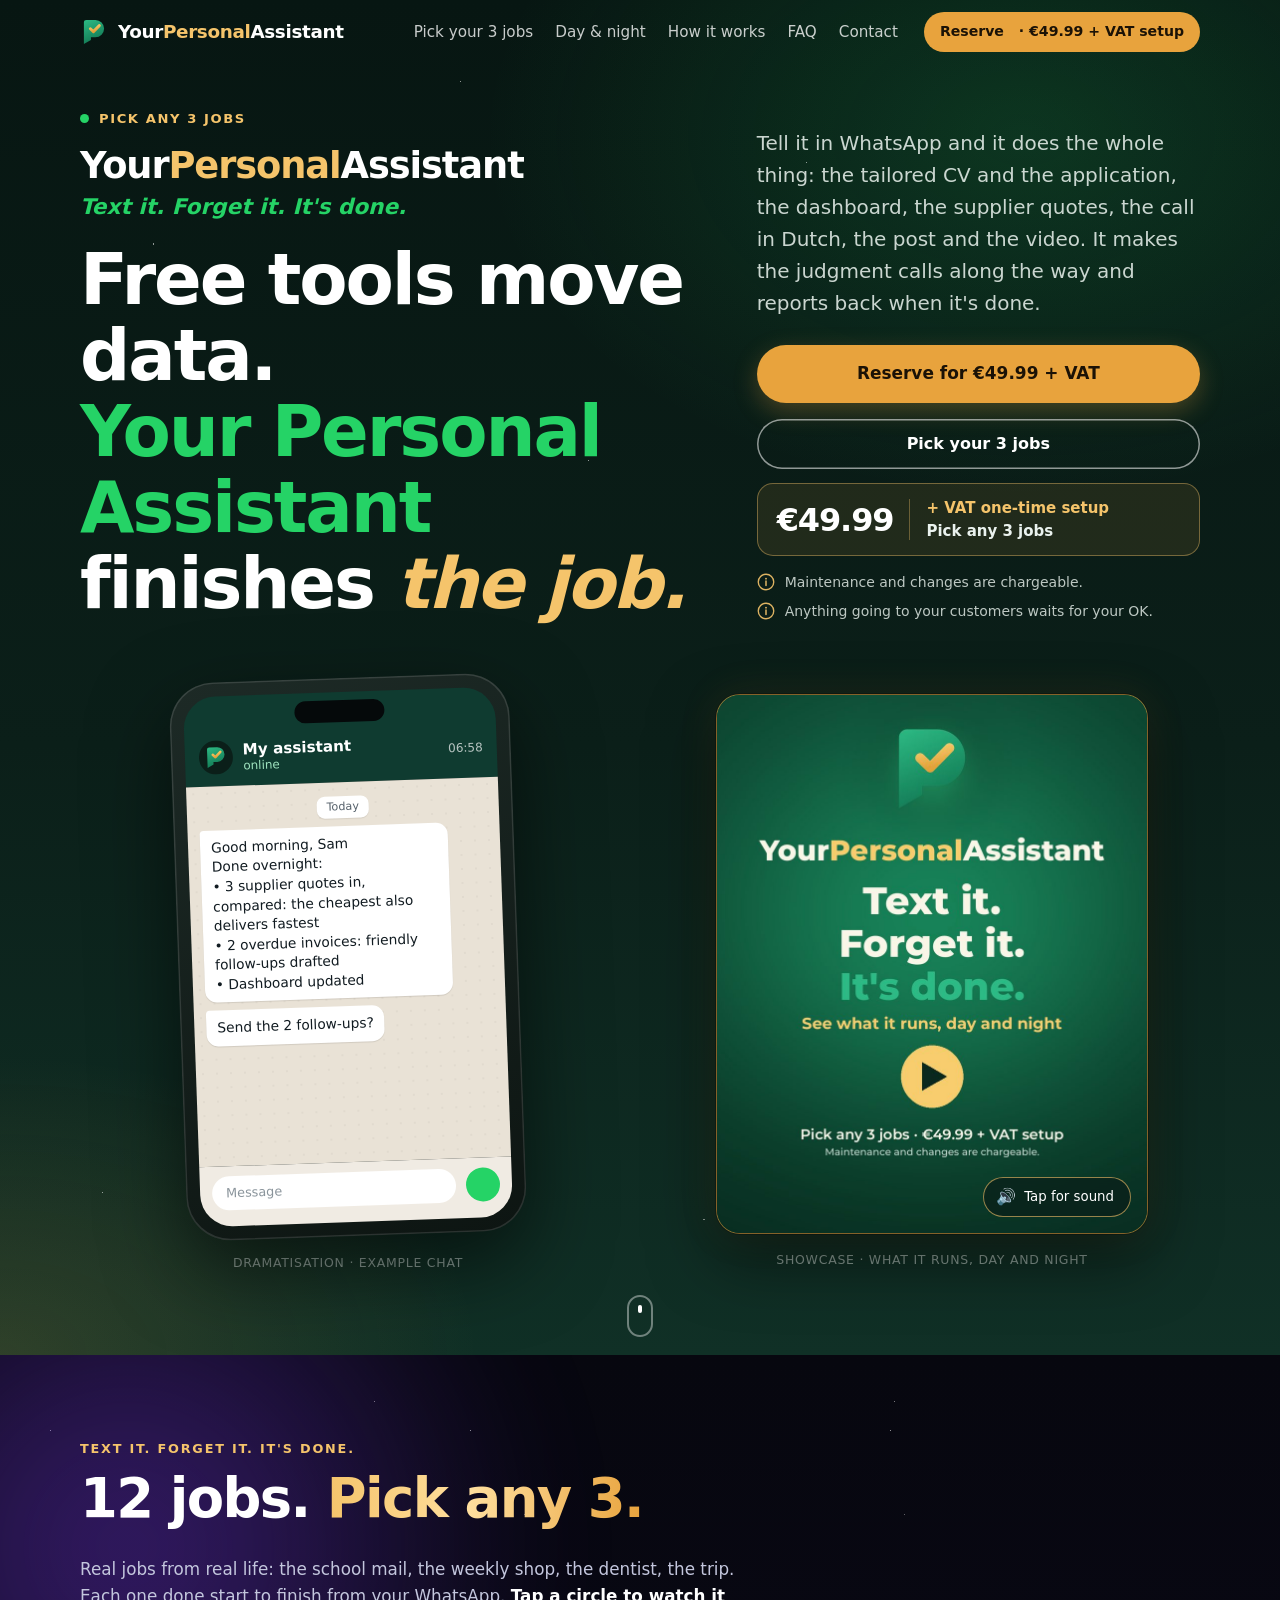
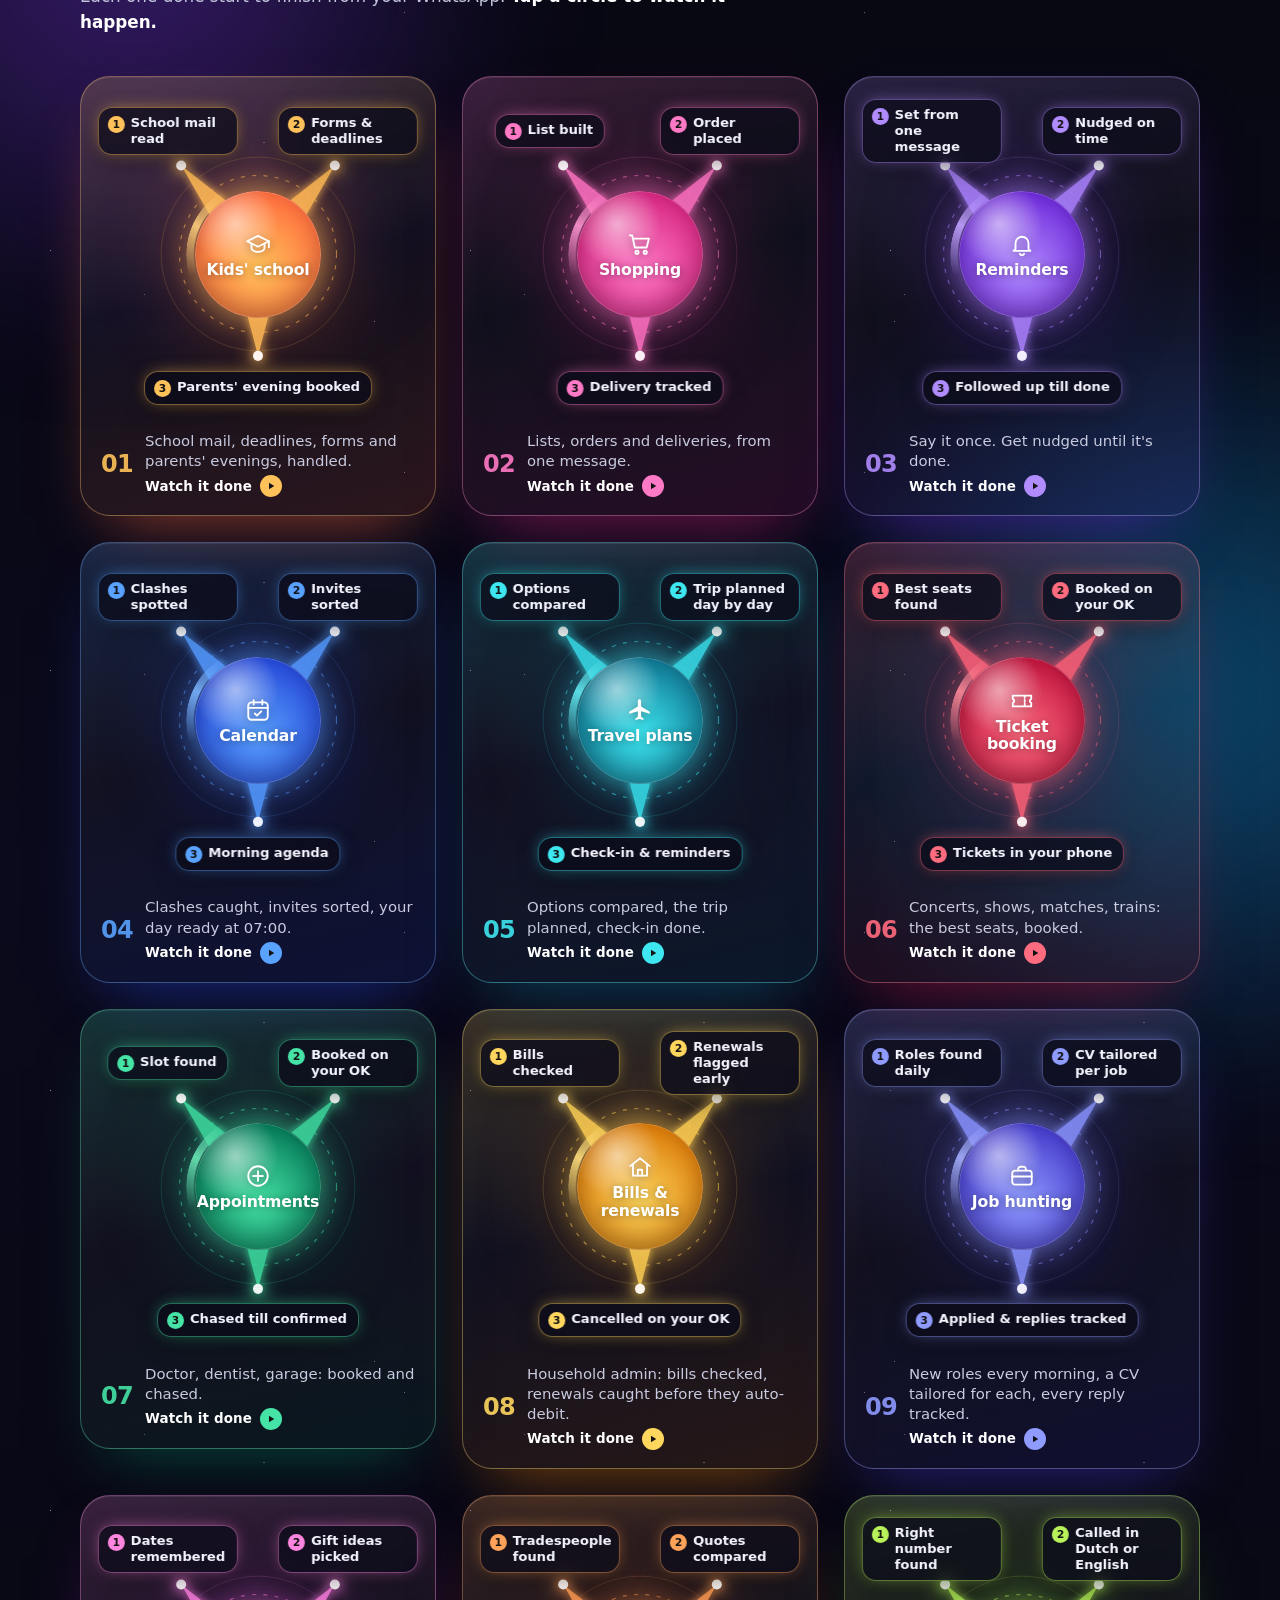
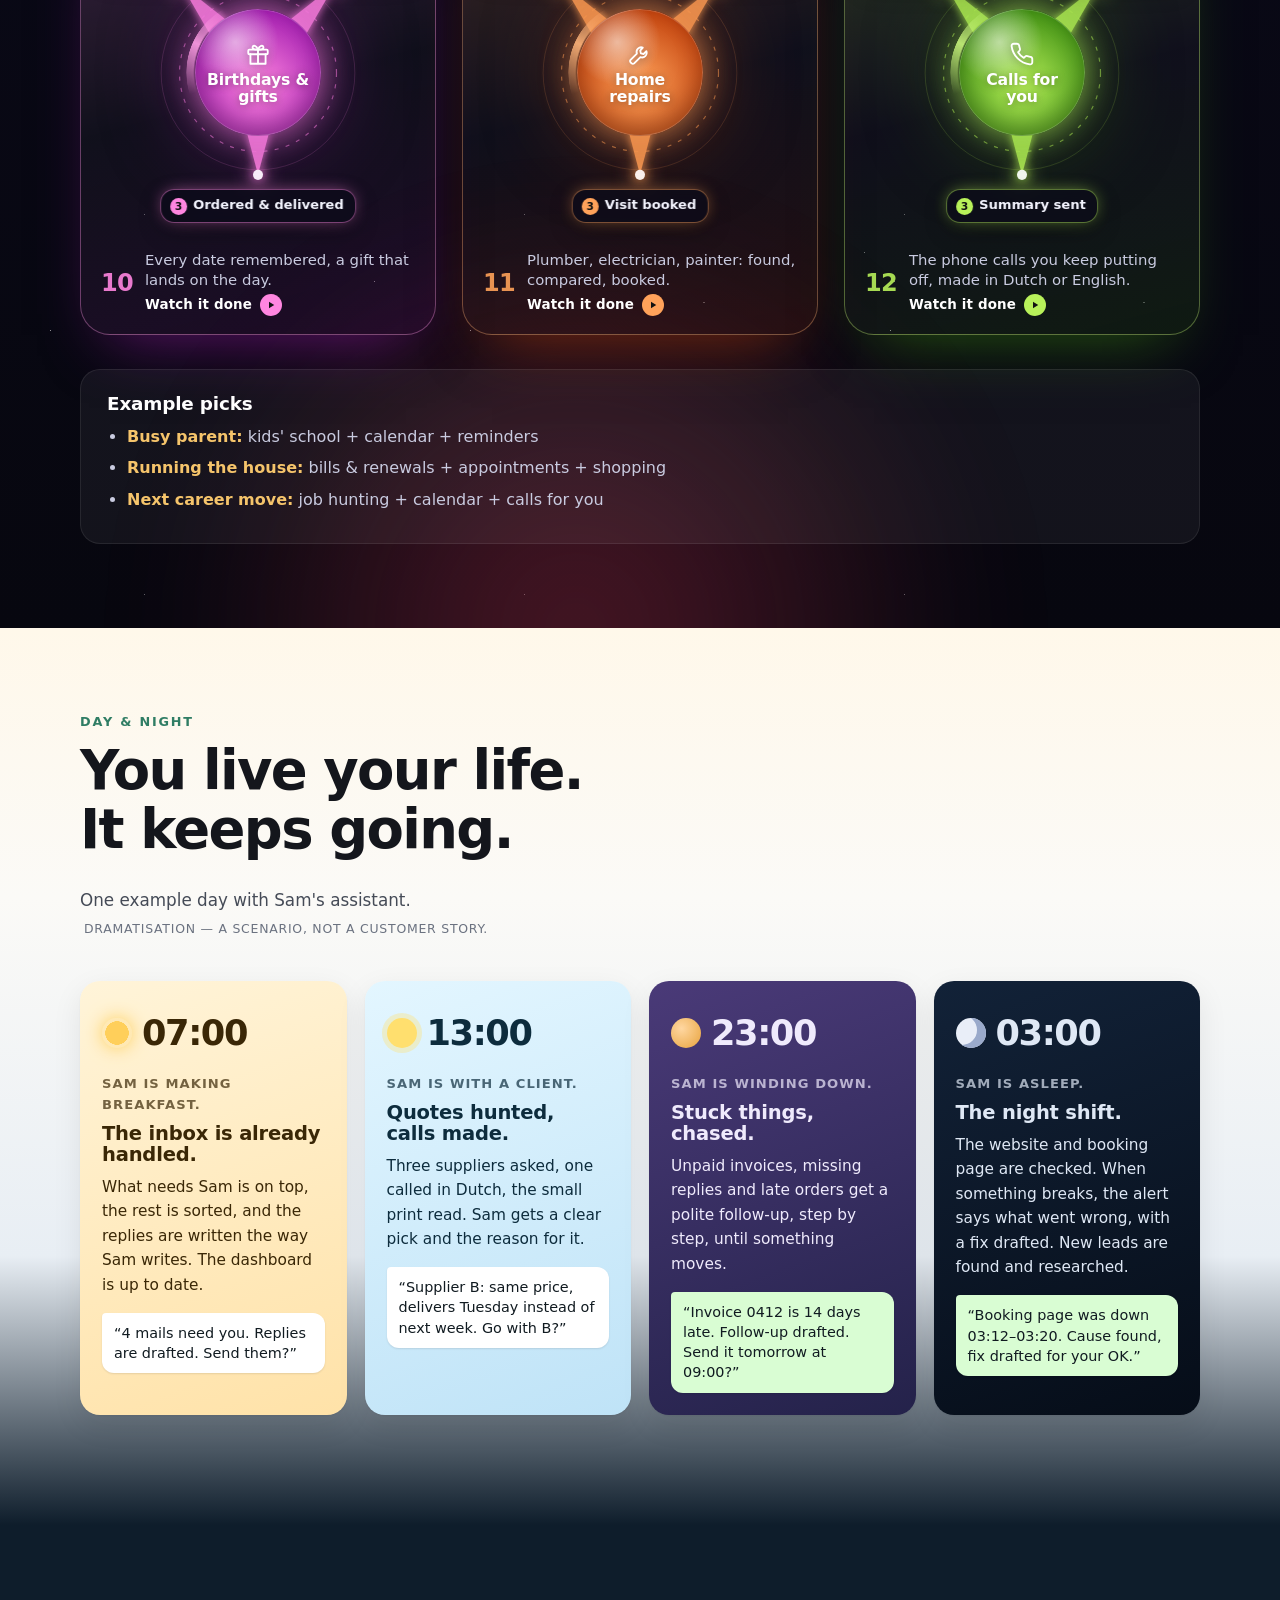
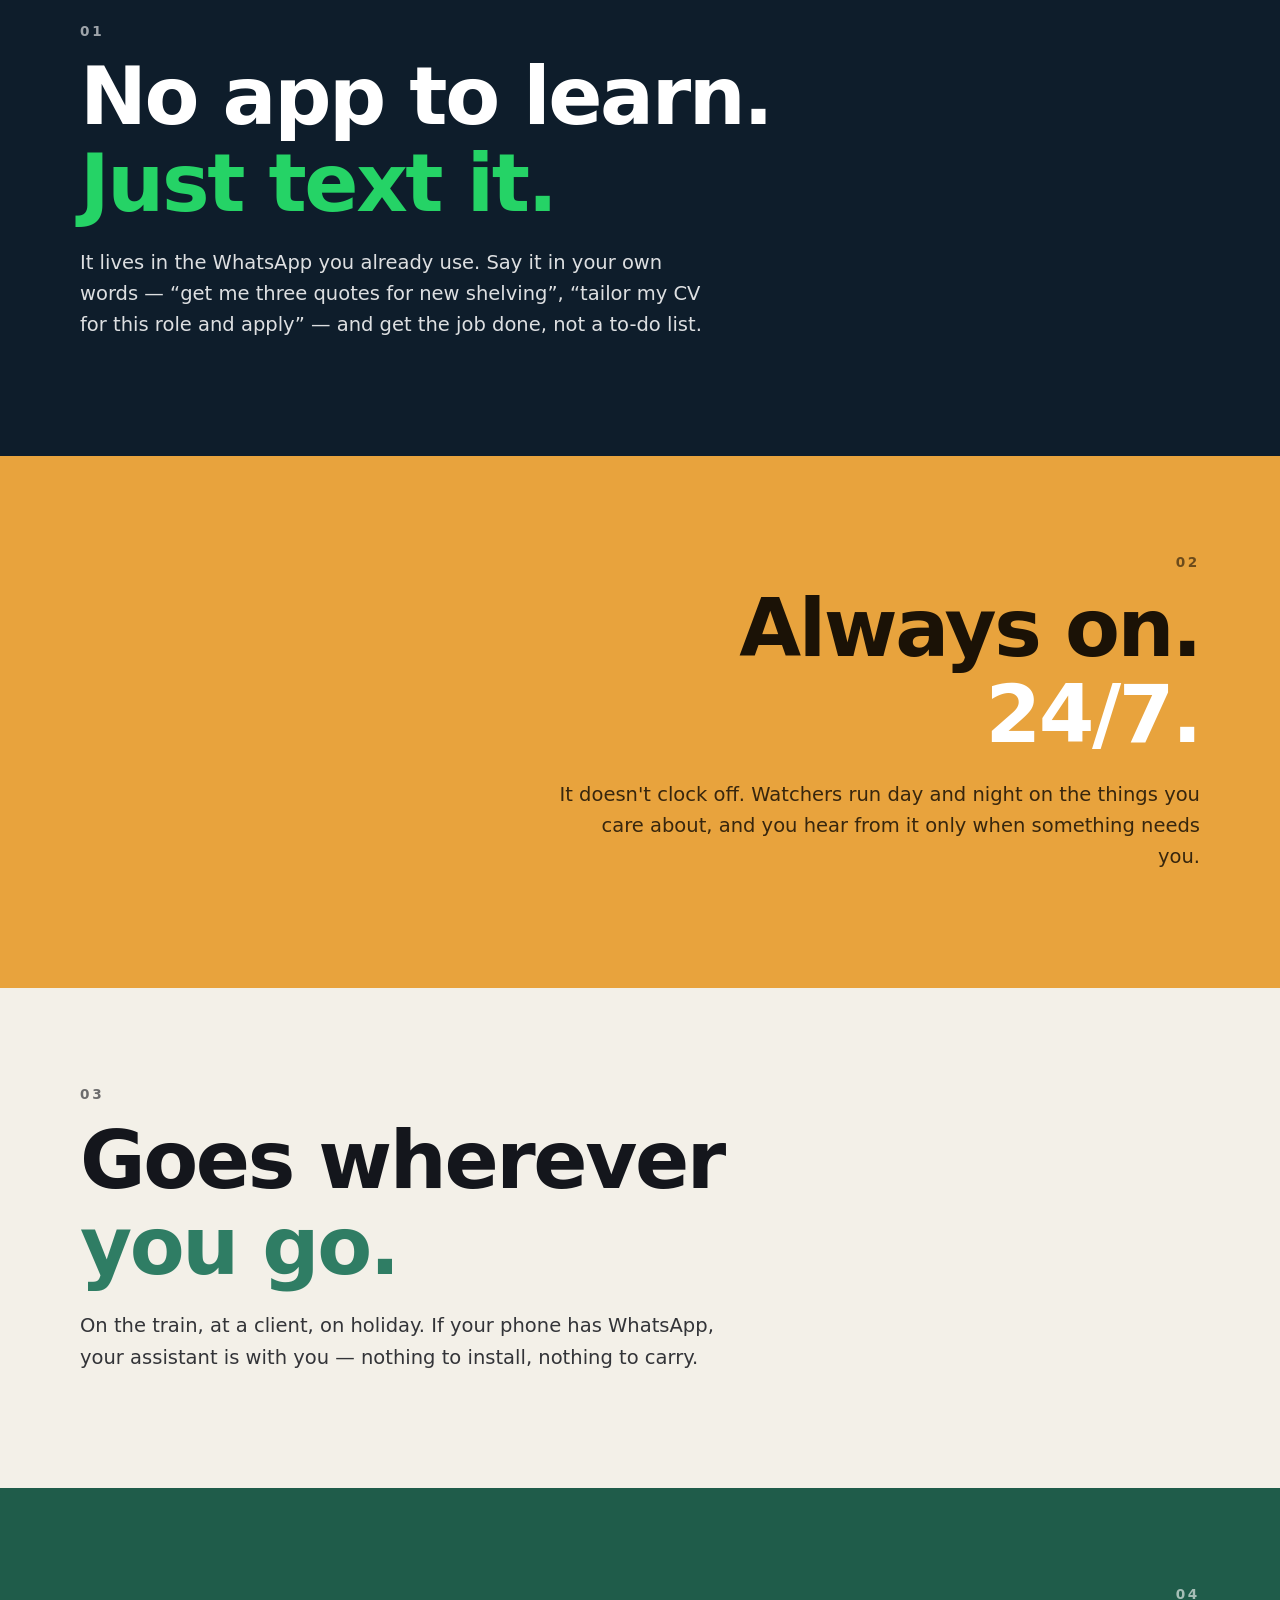
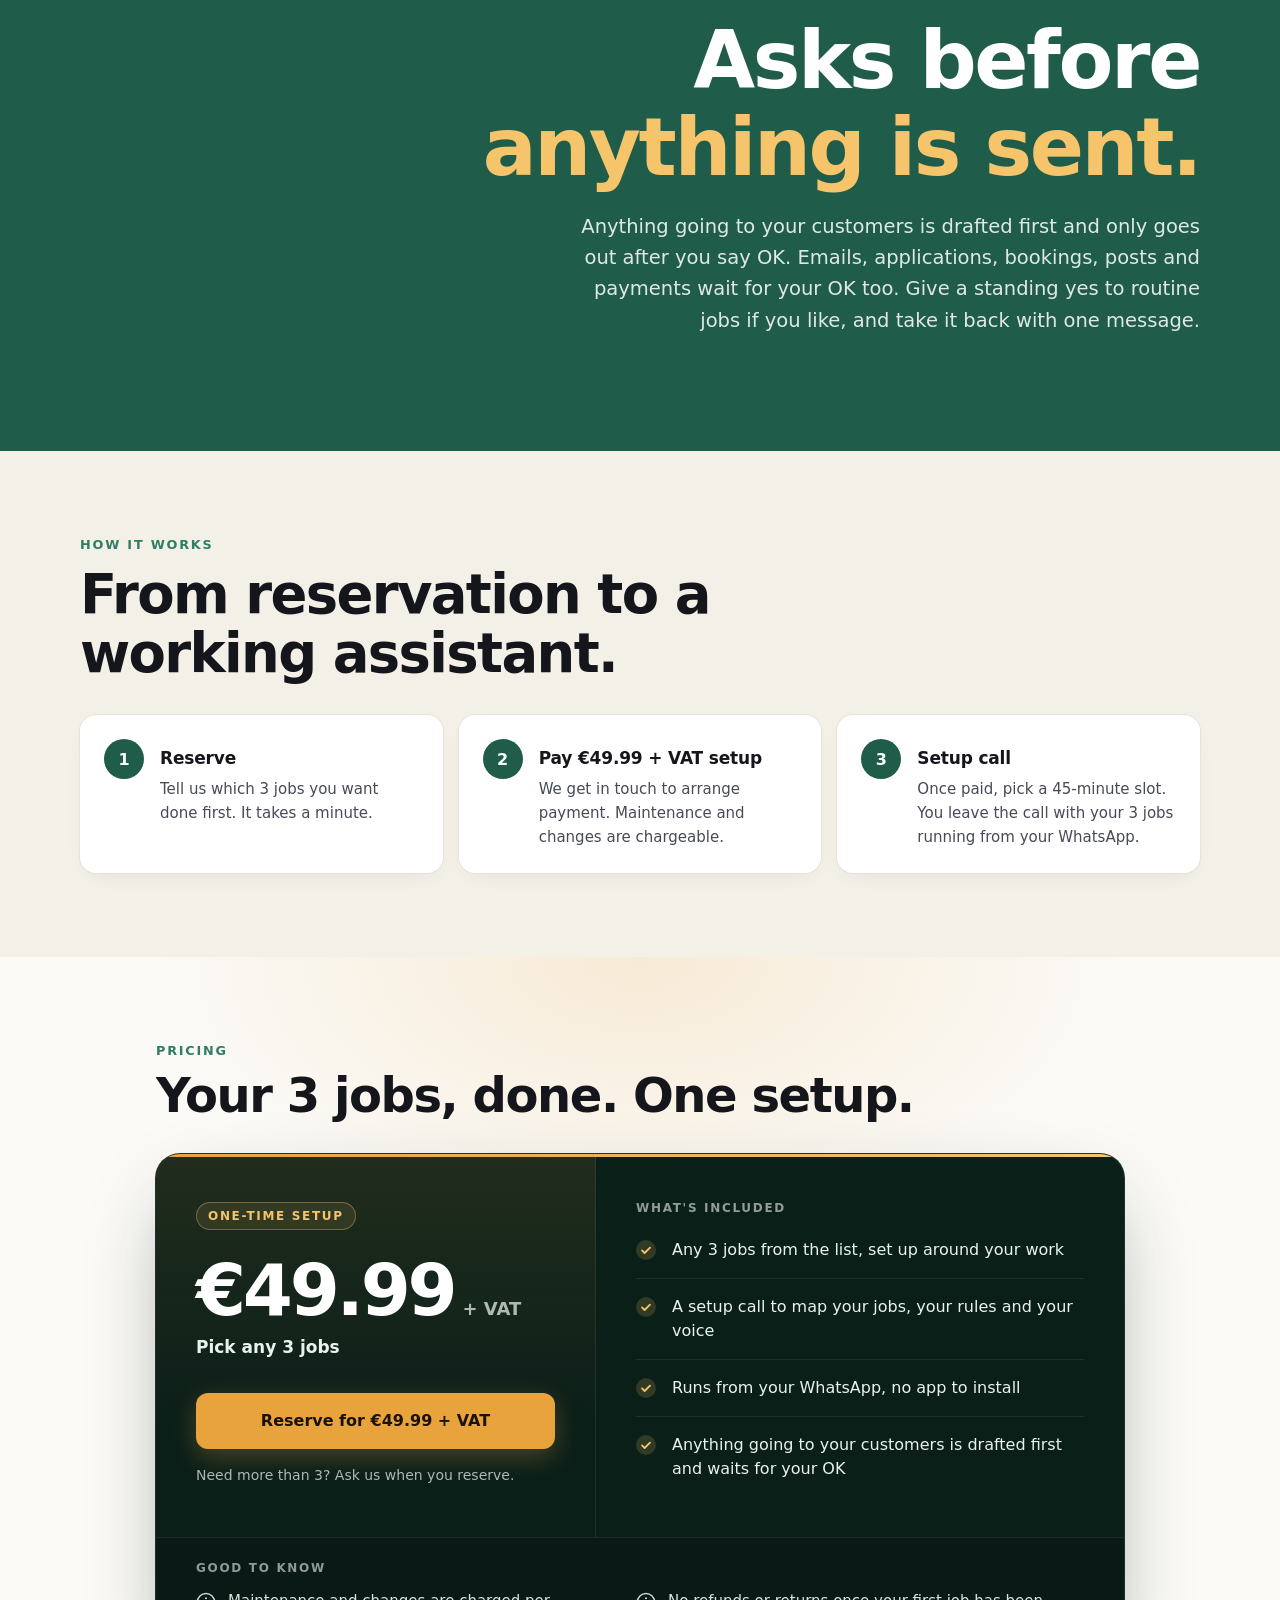
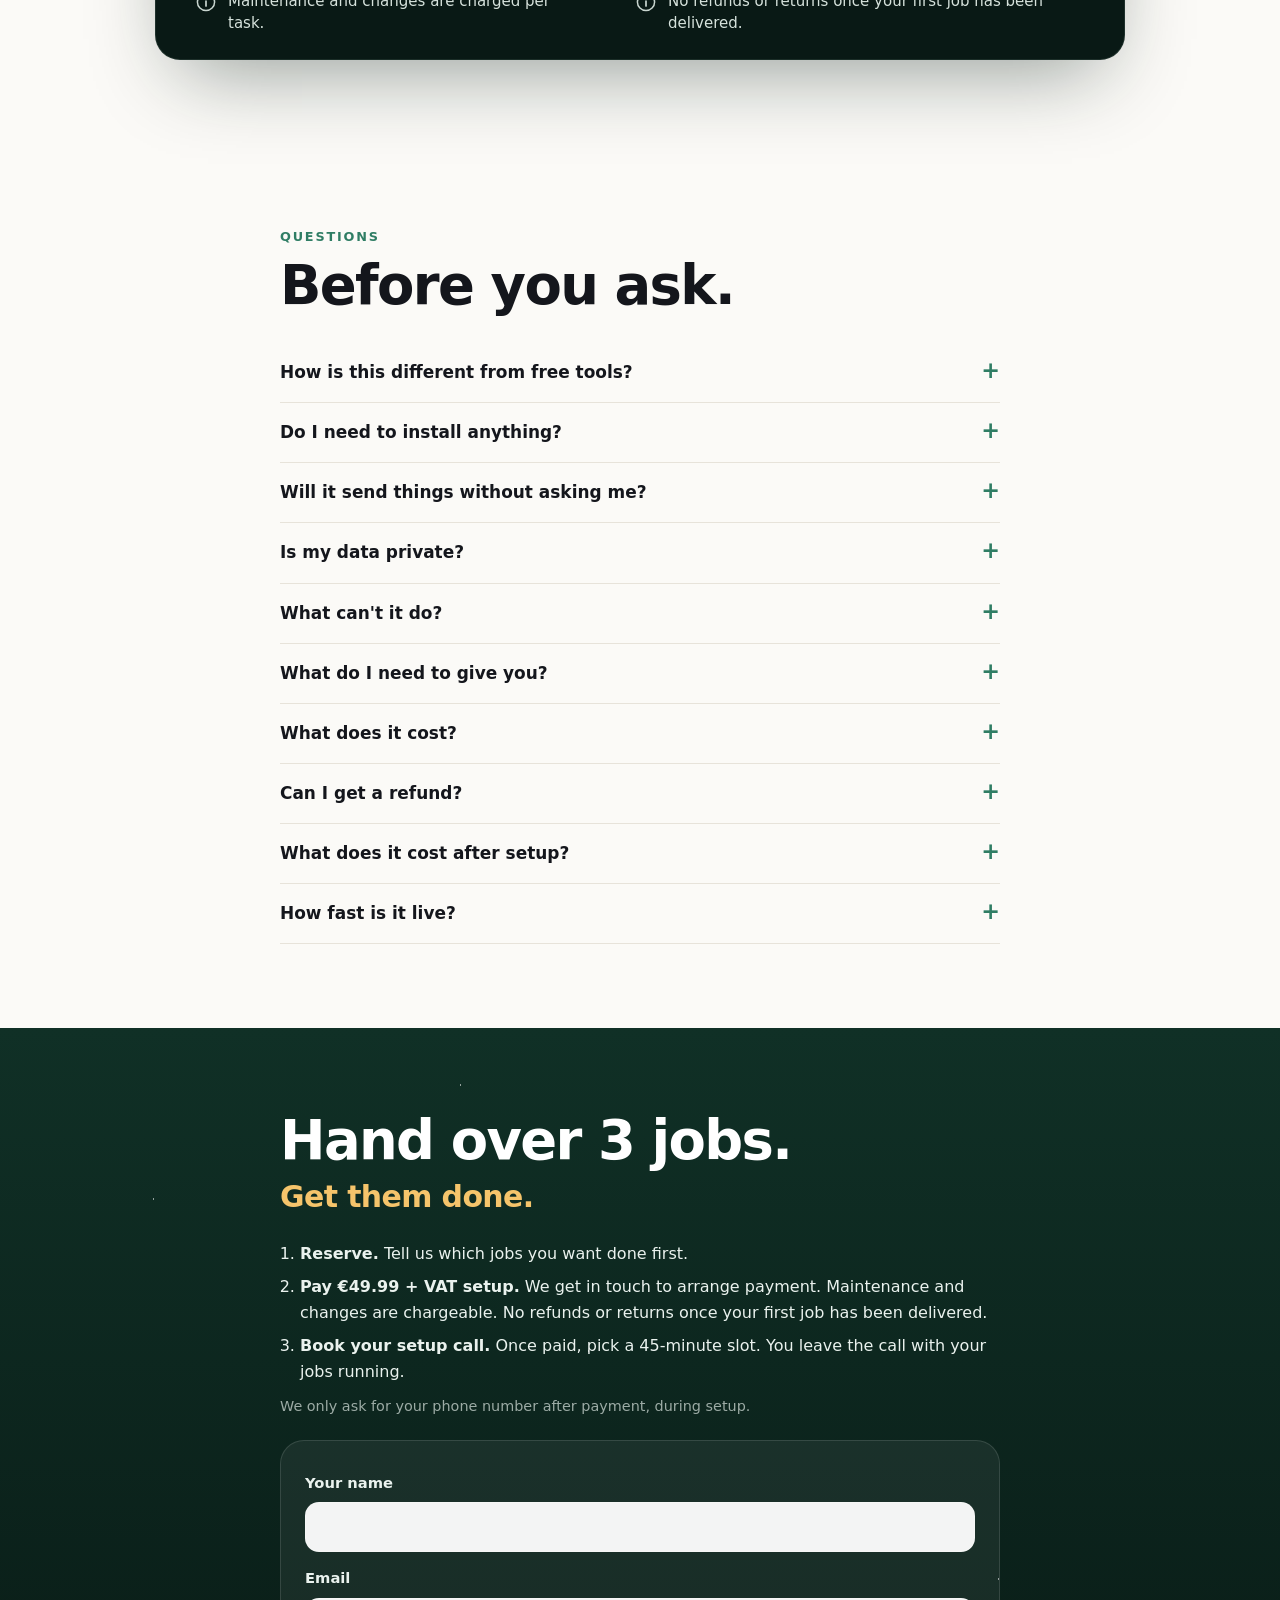
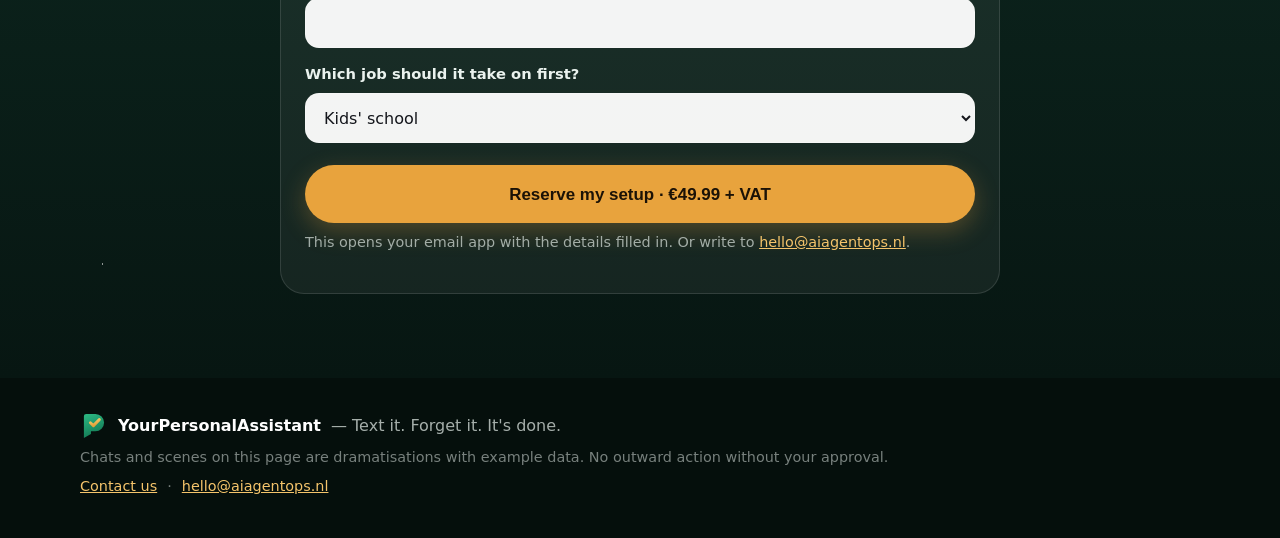
==== commit 28564fdb: "v10: hero media row (chat widget left, showcase video right; video first on phone), lazy muted showc" ====
--- a/index.html
+++ b/index.html
@@ -50,39 +50,50 @@
       <p class="eyebrow reveal"><span class="pulse" aria-hidden="true"></span>Pick any 3 jobs</p>
       <p class="brandline reveal"><span class="bl-name"><span class="wm">Your<span class="wm-p">Personal</span>Assistant</span></span><span class="bl-tag">Text it. Forget it. It's done.</span></p>
       <h1 class="reveal">Free tools move data.<br><span class="hl">Your Personal Assistant</span> finishes <span class="hl2">the job.</span></h1>
-      <p class="lede reveal">Tell it in WhatsApp and it does the whole thing: the tailored CV and the application, the dashboard, the supplier quotes, the call in Dutch, the post and the video. It makes the judgment calls along the way and reports back when it's done.</p>
-      <div class="cta-row reveal">
-        <a class="btn btn-big" href="#join">Reserve for €49.99 + VAT</a>
-        <a class="btn btn-ghost" href="#does">Pick your 3 jobs</a>
-      </div>
-      <div class="hero-offer reveal">
-        <p class="hero-price"><b>€49.99</b><span class="hp-t"><span>+ VAT one-time setup</span><span>Pick any 3 jobs</span></span></p>
-        <ul class="hero-notes">
-          <li>Maintenance and changes are chargeable.</li>
-          <li>Anything going to your customers waits for your OK.</li>
-        </ul>
+      <div class="hero-act">
+        <p class="lede reveal">Tell it in WhatsApp and it does the whole thing: the tailored CV and the application, the dashboard, the supplier quotes, the call in Dutch, the post and the video. It makes the judgment calls along the way and reports back when it's done.</p>
+        <div class="cta-row reveal">
+          <a class="btn btn-big" href="#join">Reserve for €49.99 + VAT</a>
+          <a class="btn btn-ghost" href="#does">Pick your 3 jobs</a>
+        </div>
+        <div class="hero-offer reveal">
+          <p class="hero-price"><b>€49.99</b><span class="hp-t"><span>+ VAT one-time setup</span><span>Pick any 3 jobs</span></span></p>
+          <ul class="hero-notes">
+            <li>Maintenance and changes are chargeable.</li>
+            <li>Anything going to your customers waits for your OK.</li>
+          </ul>
+        </div>
       </div>
     </div>
 
-    <div class="hero-phone reveal">
-      <div class="phone" aria-label="Dramatised example of a chat with your assistant">
-        <div class="notch" aria-hidden="true"></div>
-        <div class="ph-head">
-          <span class="av" aria-hidden="true"></span>
-          <span class="who"><b>My assistant</b><small class="js-status">online</small></span>
-          <span class="ph-time">06:58</span>
+    <div class="hero-media">
+      <div class="hero-phone reveal">
+        <div class="phone" aria-label="Dramatised example of a chat with your assistant">
+          <div class="notch" aria-hidden="true"></div>
+          <div class="ph-head">
+            <span class="av" aria-hidden="true"></span>
+            <span class="who"><b>My assistant</b><small class="js-status">online</small></span>
+            <span class="ph-time">06:58</span>
+          </div>
+          <div class="chat" id="hero-chat">
+            <div class="day-chip">Today</div>
+            <div class="msg in" data-s>Good morning, Sam<br>Done overnight:<br>• 3 supplier quotes in, compared: the cheapest also delivers fastest<br>• 2 overdue invoices: friendly follow-ups drafted<br>• Dashboard updated</div>
+            <div class="msg in" data-s>Send the 2 follow-ups?</div>
+            <div class="typing" data-s aria-hidden="true"><i></i><i></i><i></i></div>
+            <div class="msg out" data-s>Yes, go ✓</div>
+            <div class="msg in" data-s>Sent. I'll call the supplier at 10:00 to lock in the price.</div>
+          </div>
+          <div class="ph-bar" aria-hidden="true"><span>Message</span><i></i></div>
         </div>
-        <div class="chat" id="hero-chat">
-          <div class="day-chip">Today</div>
-          <div class="msg in" data-s>Good morning, Sam<br>Done overnight:<br>• 3 supplier quotes in, compared: the cheapest also delivers fastest<br>• 2 overdue invoices: friendly follow-ups drafted<br>• Dashboard updated</div>
-          <div class="msg in" data-s>Send the 2 follow-ups?</div>
-          <div class="typing" data-s aria-hidden="true"><i></i><i></i><i></i></div>
-          <div class="msg out" data-s>Yes, go ✓</div>
-          <div class="msg in" data-s>Sent. I'll call the supplier at 10:00 to lock in the price.</div>
+        <p class="dram">Dramatisation · example chat</p>
+      </div>
+      <figure class="hero-video reveal">
+        <div class="hv-card">
+          <video class="hv-el" id="hero-video" muted autoplay loop playsinline preload="none" poster="media/showcase_poster.jpg" data-src="media/showcase.mp4" aria-label="Showcase video: what your assistant runs, day and night"></video>
+          <button class="hv-snd" id="hero-video-snd" type="button" aria-pressed="false" aria-label="Video sound is off. Tap to turn it on"><span class="hv-i" aria-hidden="true">🔊</span><span class="hv-t">Tap for sound</span></button>
         </div>
-        <div class="ph-bar" aria-hidden="true"><span>Message</span><i></i></div>
-      </div>
-      <p class="dram">Dramatisation · example chat</p>
+        <figcaption class="dram">Showcase · what it runs, day and night</figcaption>
+      </figure>
     </div>
   </div>
   <a class="scroll-cue" href="#does" aria-label="Scroll to the jobs"><span></span></a>
--- a/styles.css
+++ b/styles.css
@@ -488,3 +488,39 @@
 .how .steps p{grid-column:2;font-size:.9375rem;line-height:1.6}
 @media(max-width:560px){.hero .cta-row{display:grid;grid-template-columns:1fr;gap:12px}.hero .cta-row .btn{width:100%}.hero-offer{max-width:none}}
 .how .steps li{align-content:start}
+@media(min-width:800px){.pc-tl{grid-template-columns:5fr 6fr;column-gap:66.667px}}
+
+/* ===== v10b: hero media row: chat widget left, showcase video right ===== */
+.hero-media{display:flex;flex-direction:column;gap:40px;width:100%;min-width:0}
+.hero-media .hero-video{order:-1}
+.hero-video{margin:0;width:100%;display:flex;flex-direction:column;align-items:center}
+.hv-card{position:relative;width:100%;max-width:440px;aspect-ratio:4/5;border-radius:24px;overflow:hidden;background:#0d1512 url(media/showcase_poster.jpg) center/cover no-repeat;
+  border:1px solid rgba(232,163,61,.55);box-shadow:0 0 0 1px rgba(0,0,0,.25),0 24px 64px rgba(0,0,0,.5),0 0 40px rgba(232,163,61,.10)}
+.hv-el{display:block;width:100%;height:100%;object-fit:cover}
+.hv-snd{position:absolute;right:16px;bottom:16px;display:inline-flex;align-items:center;gap:8px;height:40px;padding:0 16px 0 12px;border-radius:999px;cursor:pointer;
+  font:600 .85rem/1 inherit;font-family:inherit;color:#fff;background:rgba(11,31,25,.72);border:1px solid rgba(245,196,107,.6);-webkit-backdrop-filter:blur(6px);backdrop-filter:blur(6px);transition:background .2s,border-color .2s}
+.hv-snd:hover,.hv-snd:focus-visible{background:rgba(11,31,25,.9);border-color:var(--accent2)}
+.hv-snd:focus-visible{outline:2px solid var(--accent2);outline-offset:2px}
+.hv-snd.on{border-color:rgba(255,255,255,.35)}
+.hv-i{font-size:1rem}
+@media(max-width:959px){
+  .hero-phone{width:100%}
+  .hero-phone .phone{width:100%;max-width:440px;transform:none}
+  .hv-card{max-width:440px}
+}
+@media(min-width:960px){
+  .hero-in{grid-template-columns:1fr;gap:56px}
+  .hero-copy{max-width:760px}
+  .hero-media{display:grid;grid-template-columns:1fr 1fr;gap:48px;align-items:center}
+  .hero-media .hero-video{order:0}
+  .hero-media .hero-phone .phone{width:340px}
+  .hv-card{max-width:432px}
+}
+@media(min-width:960px){
+  .hero-copy{max-width:none;display:grid;grid-template-columns:7fr 5fr;column-gap:56px;align-items:end}
+  .hero-copy > .eyebrow,.hero-copy > .brandline,.hero-copy > h1{grid-column:1}
+  .hero-copy > h1{margin-bottom:0}
+  .hero-act{grid-column:2;grid-row:1 / span 3;align-self:end}
+}
+@media(min-width:960px){.hero-copy{grid-template-columns:13fr 11fr;column-gap:48px}.hero-act .cta-row{flex-wrap:nowrap}}
+@media(min-width:960px){.hero-copy{grid-template-columns:7fr 5fr;column-gap:56px}.hero-act .cta-row{display:flex;flex-direction:column;align-items:stretch;gap:16px;flex-wrap:nowrap}.hero-act .cta-row .btn{width:100%;text-align:center;justify-content:center;white-space:nowrap;margin:0}}
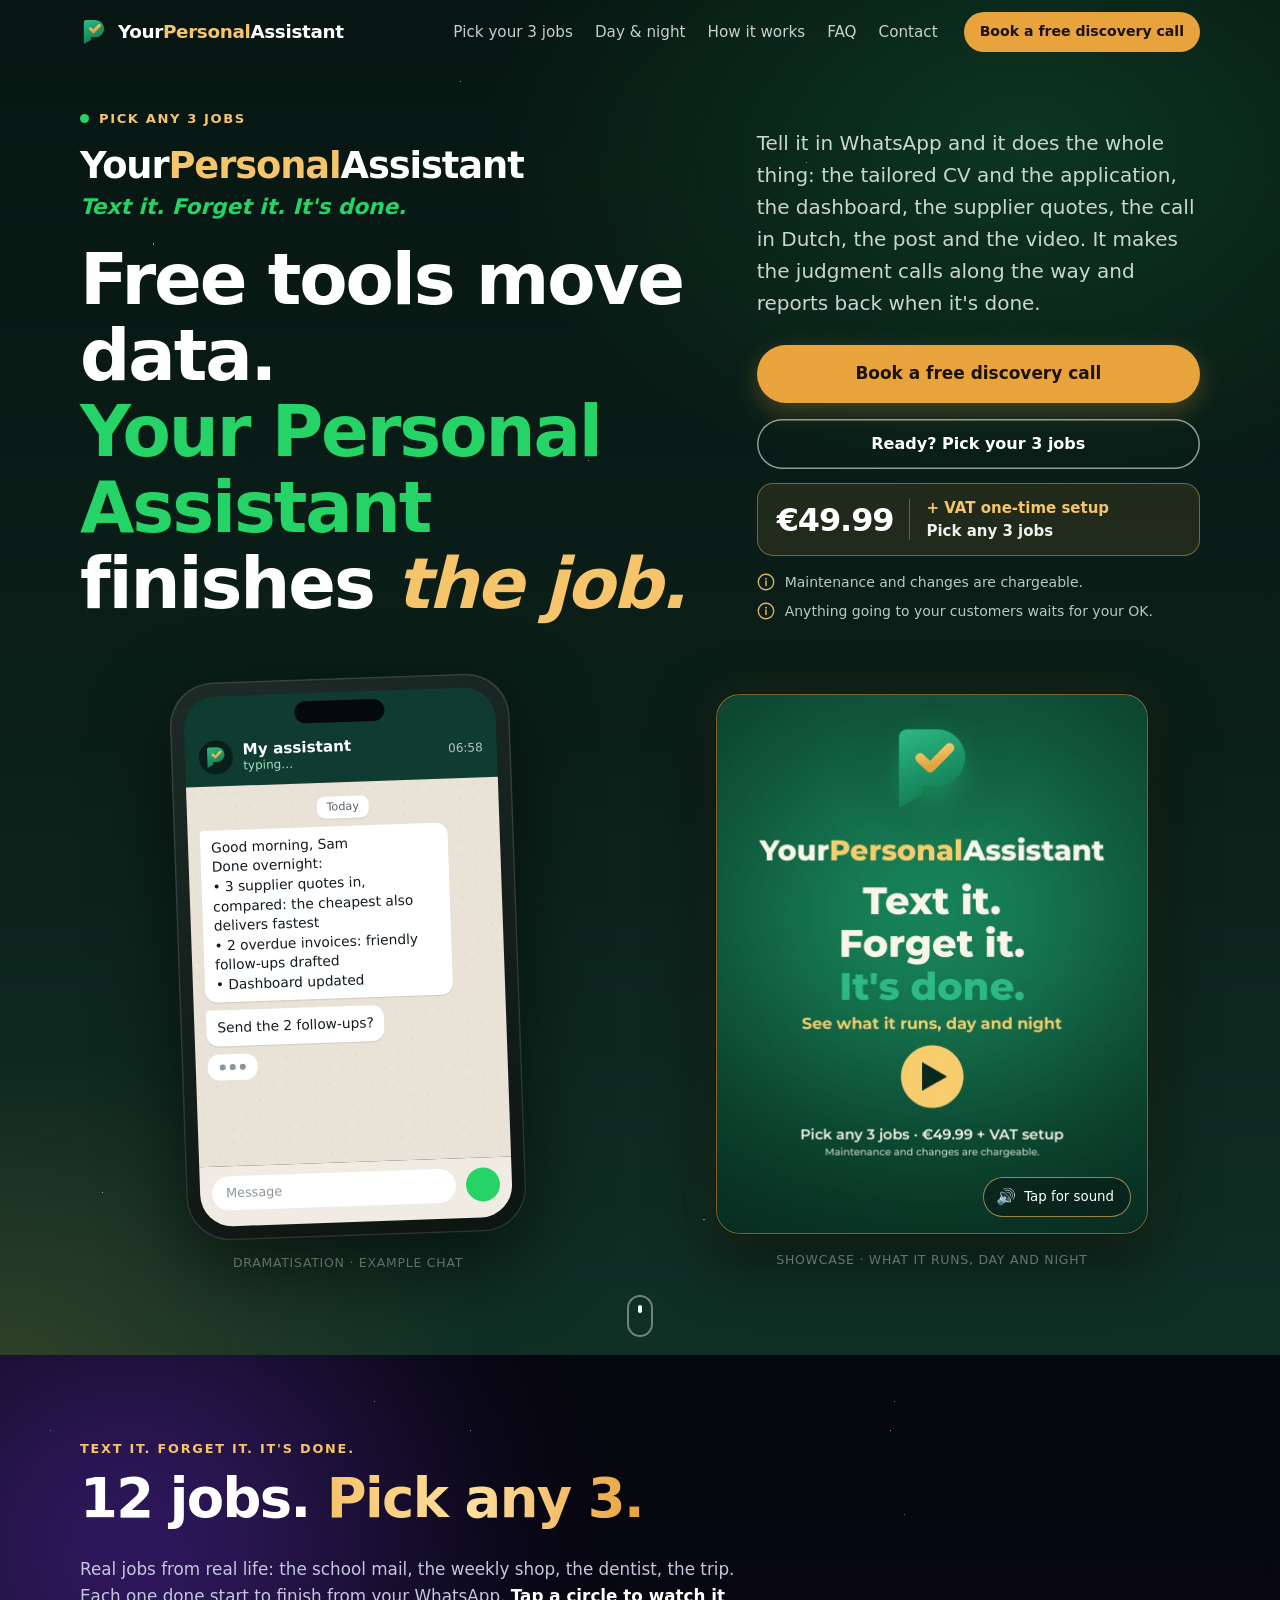
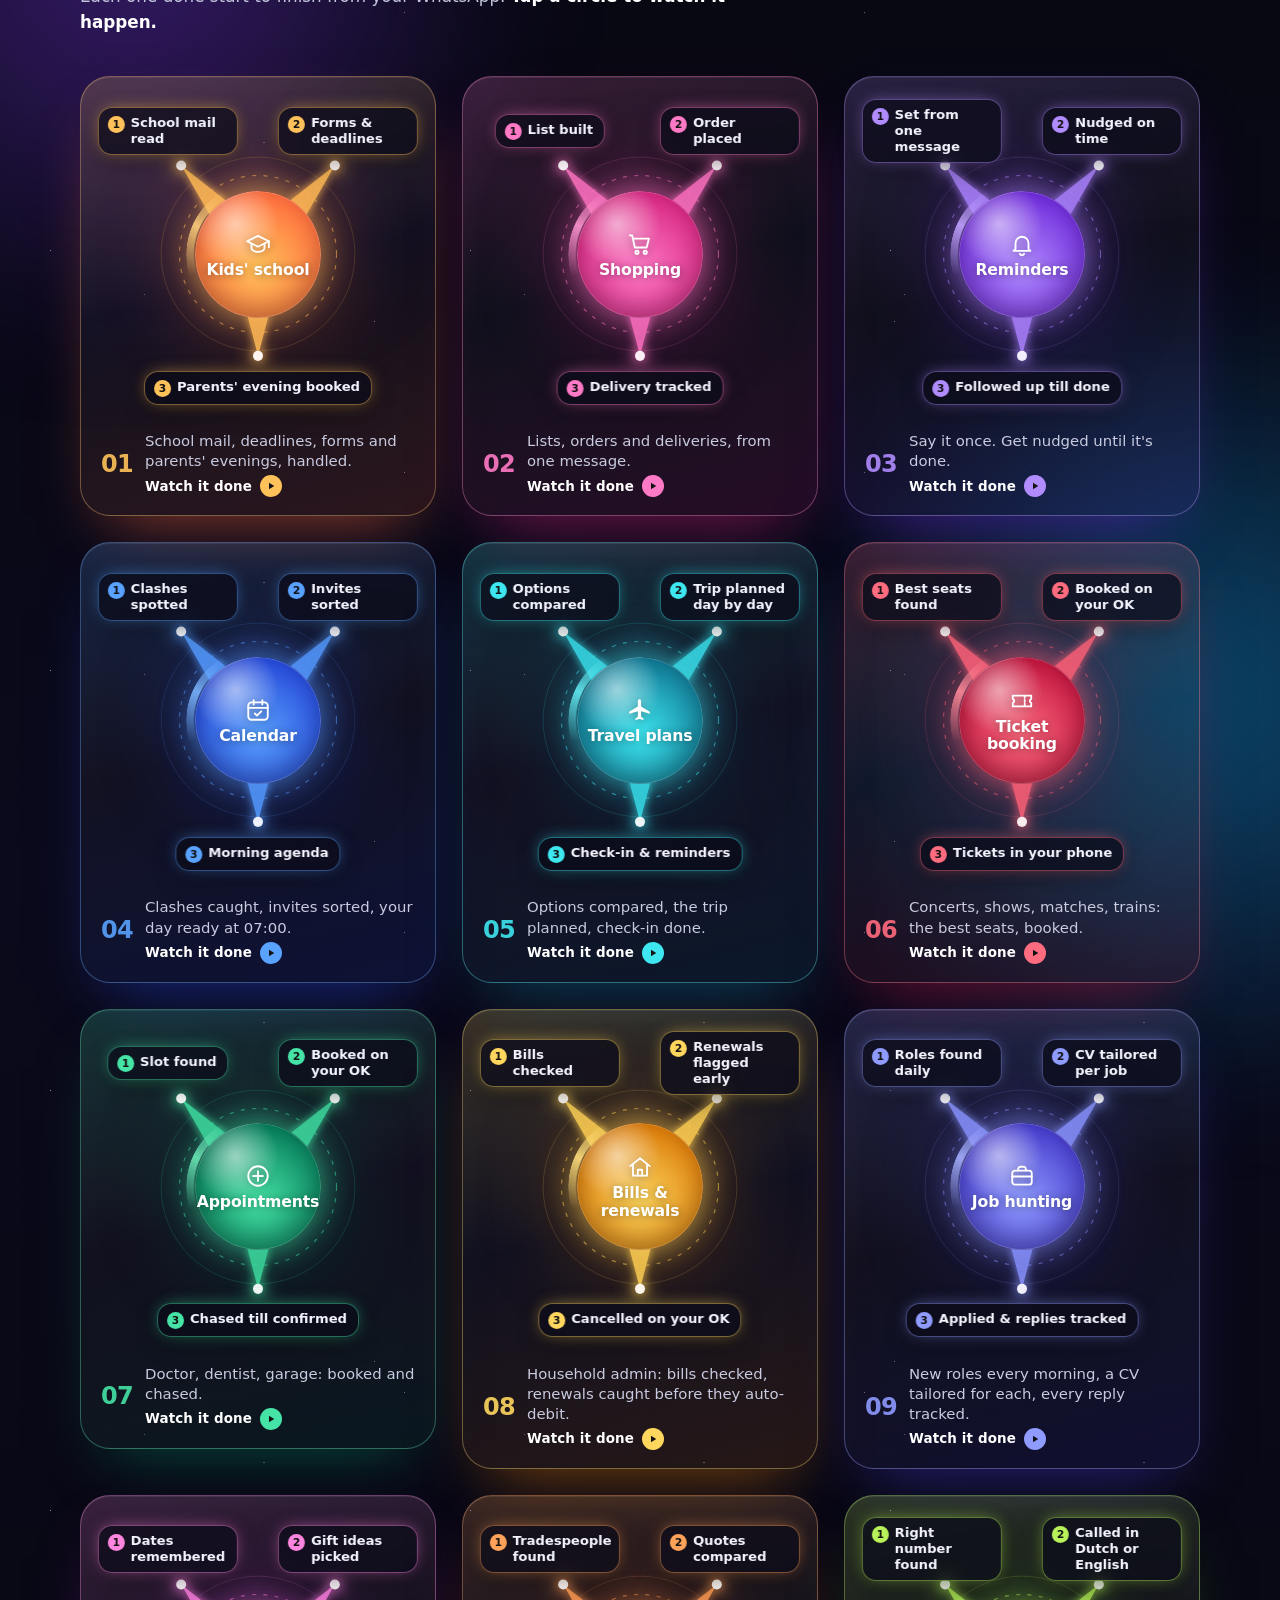
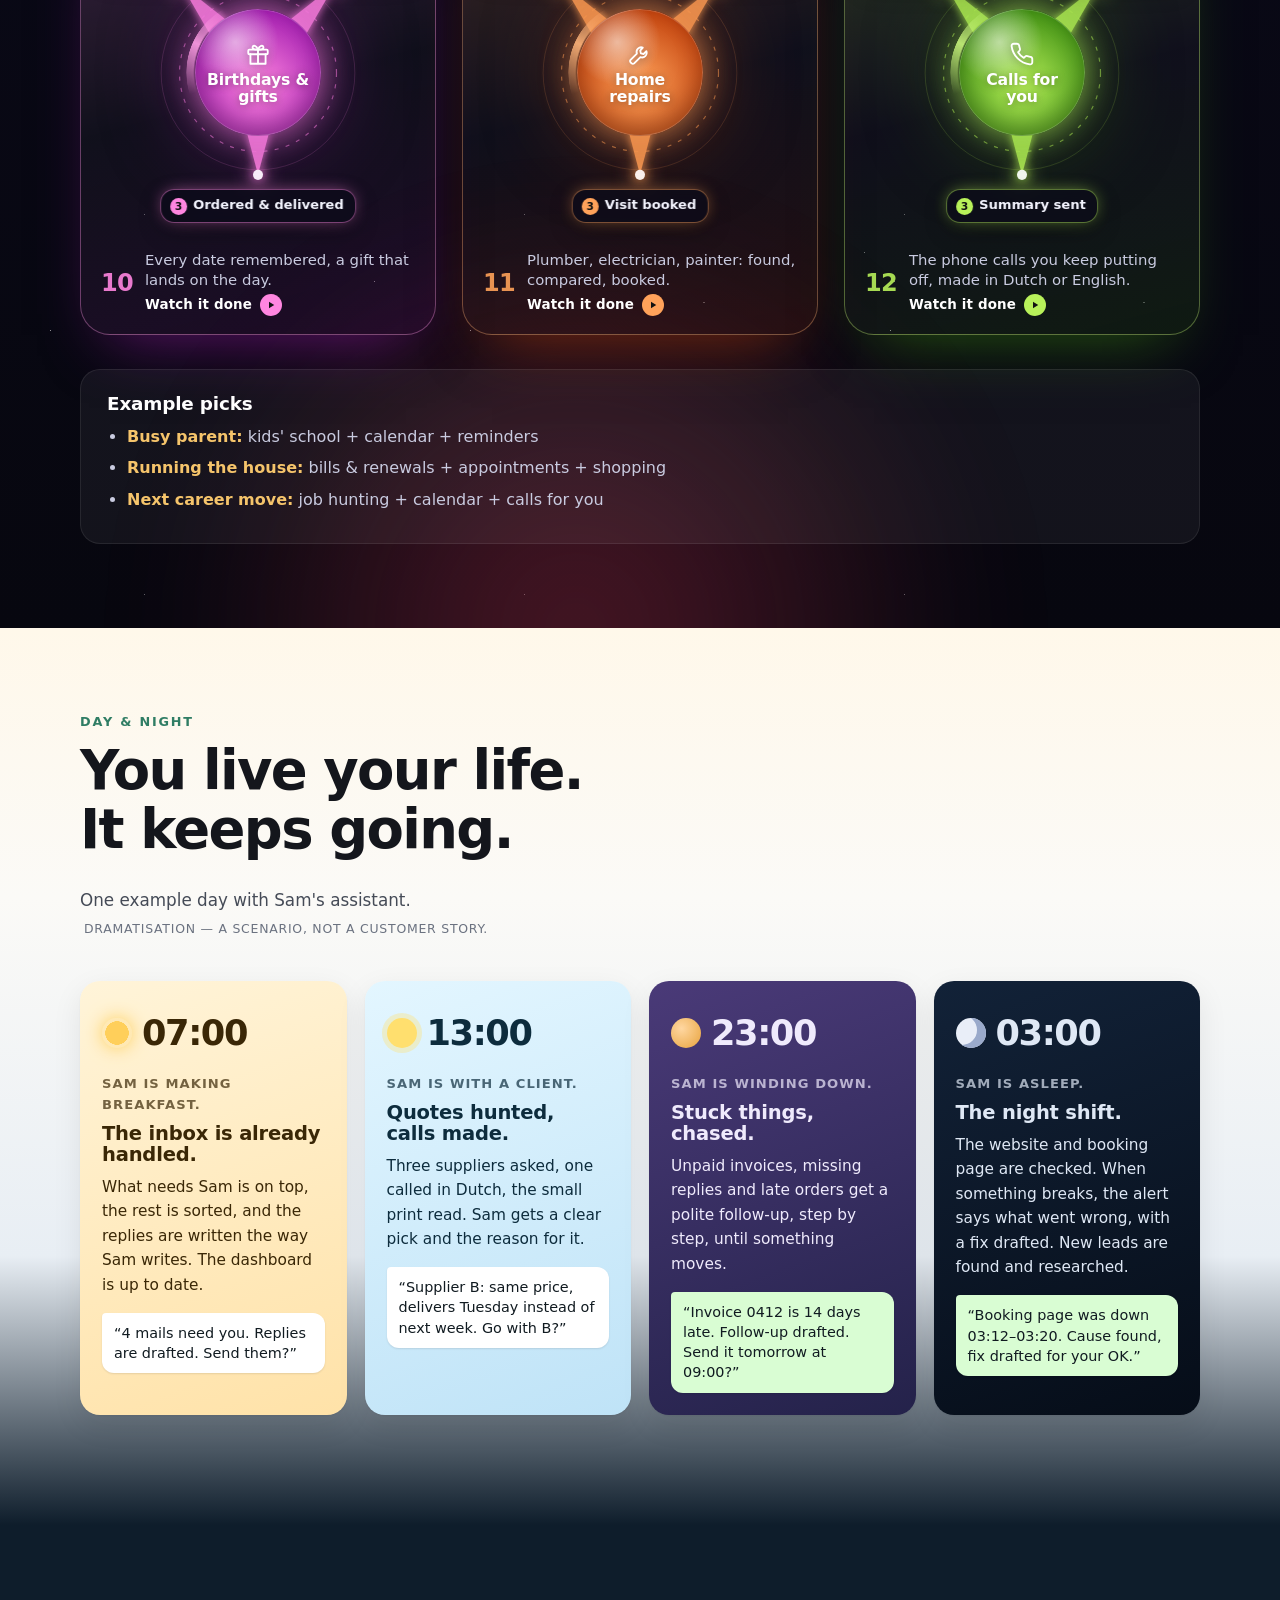
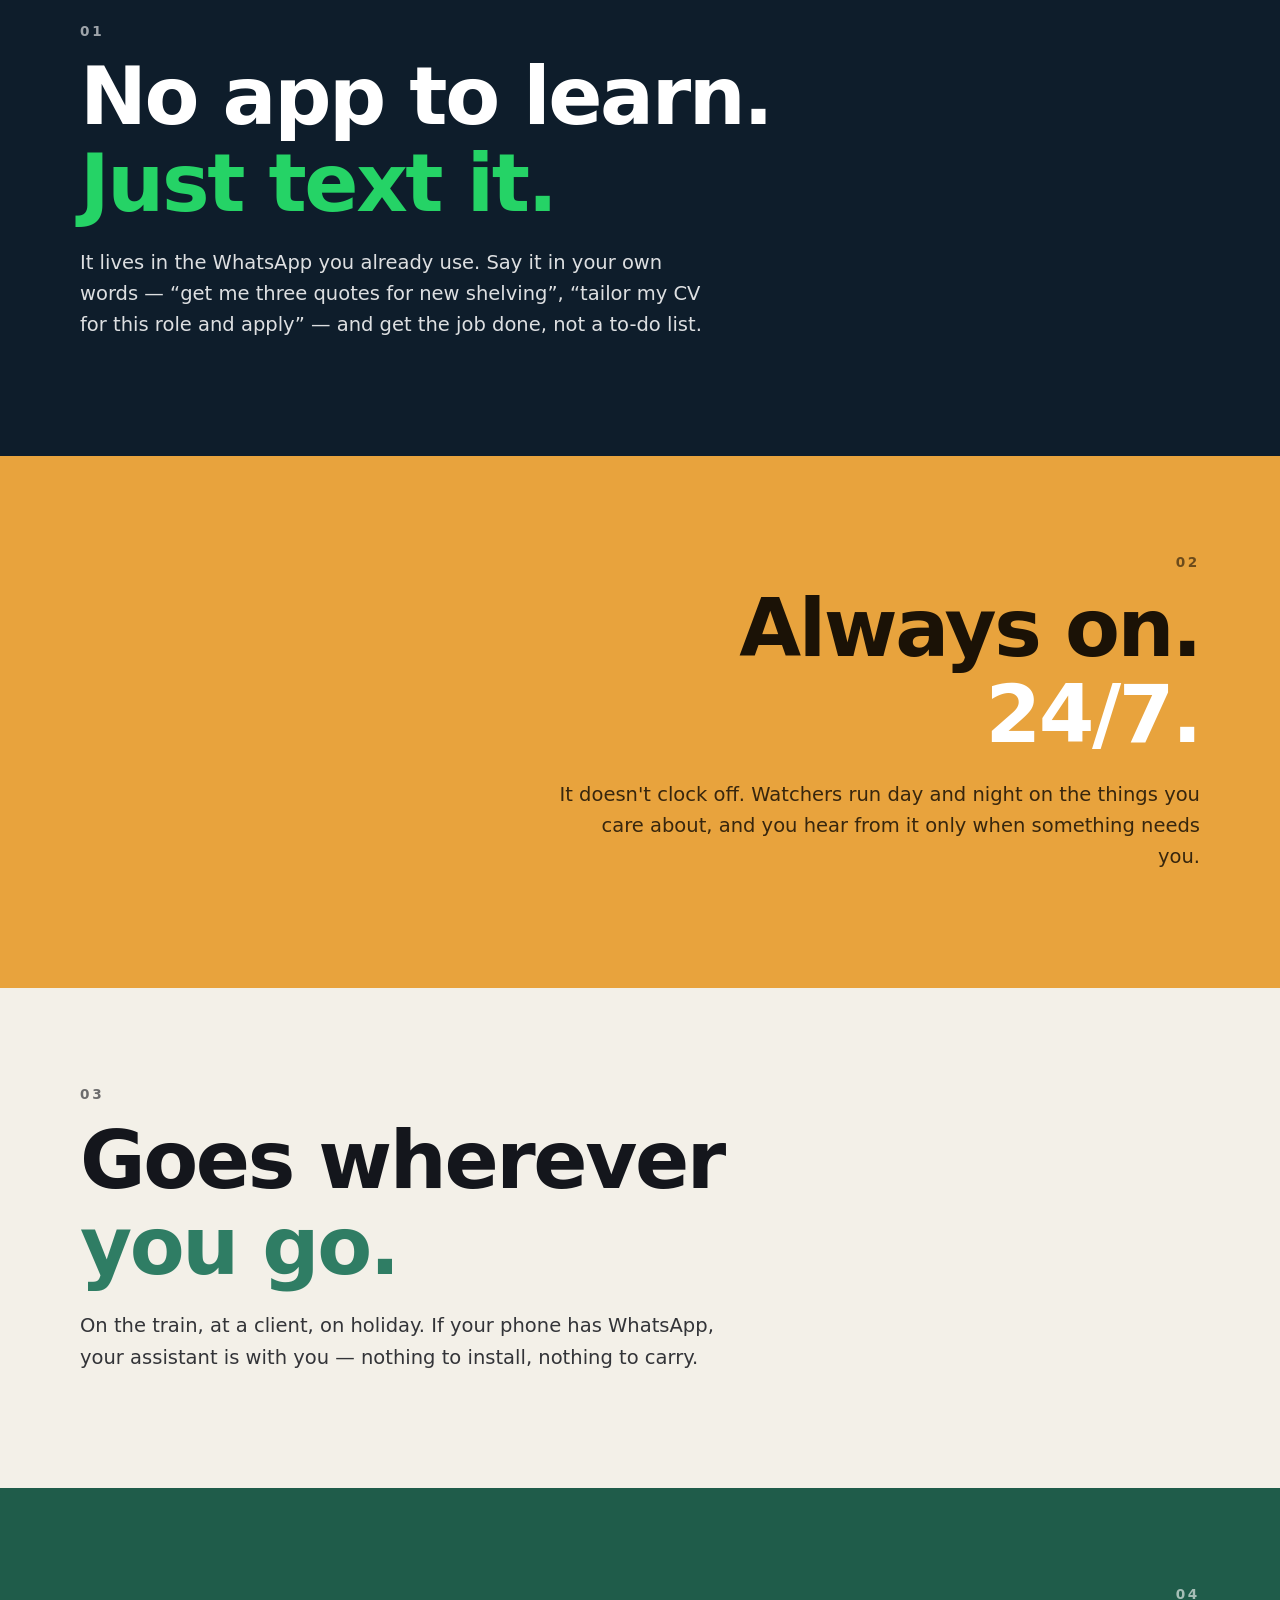
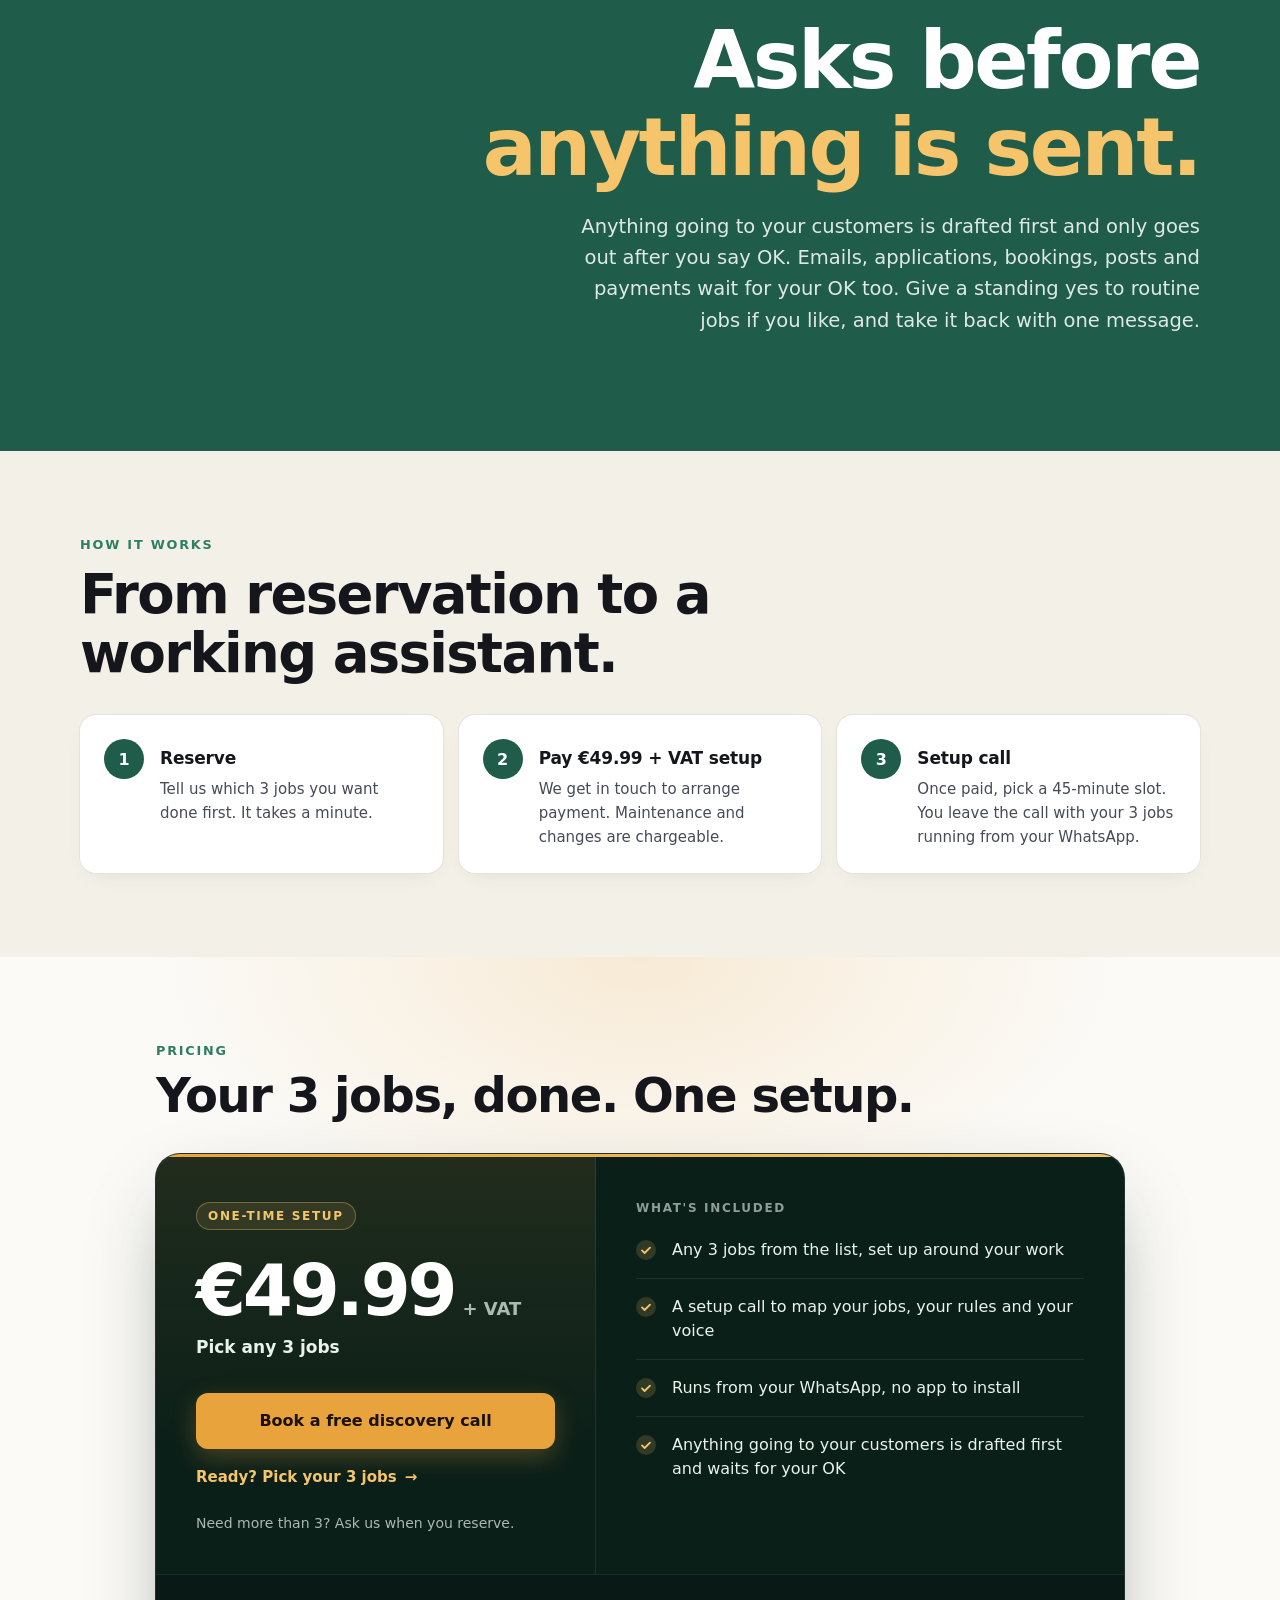
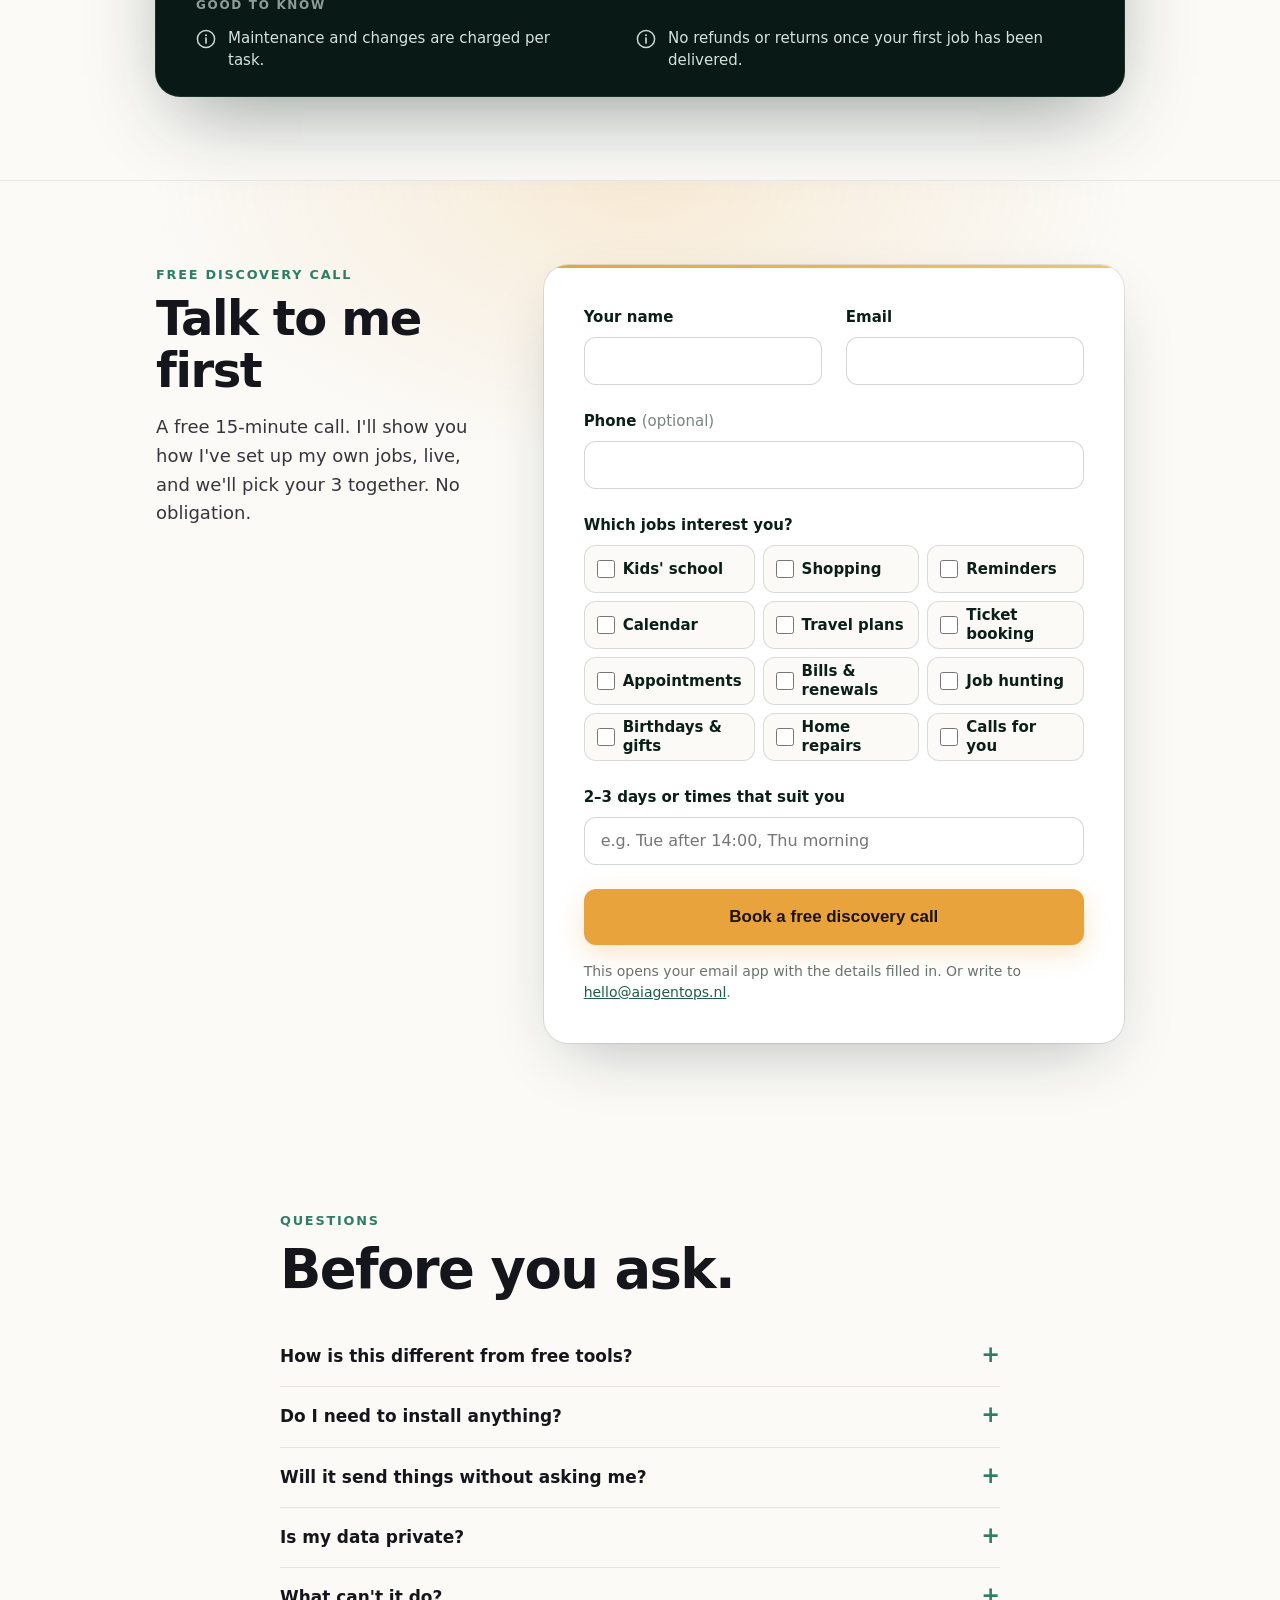
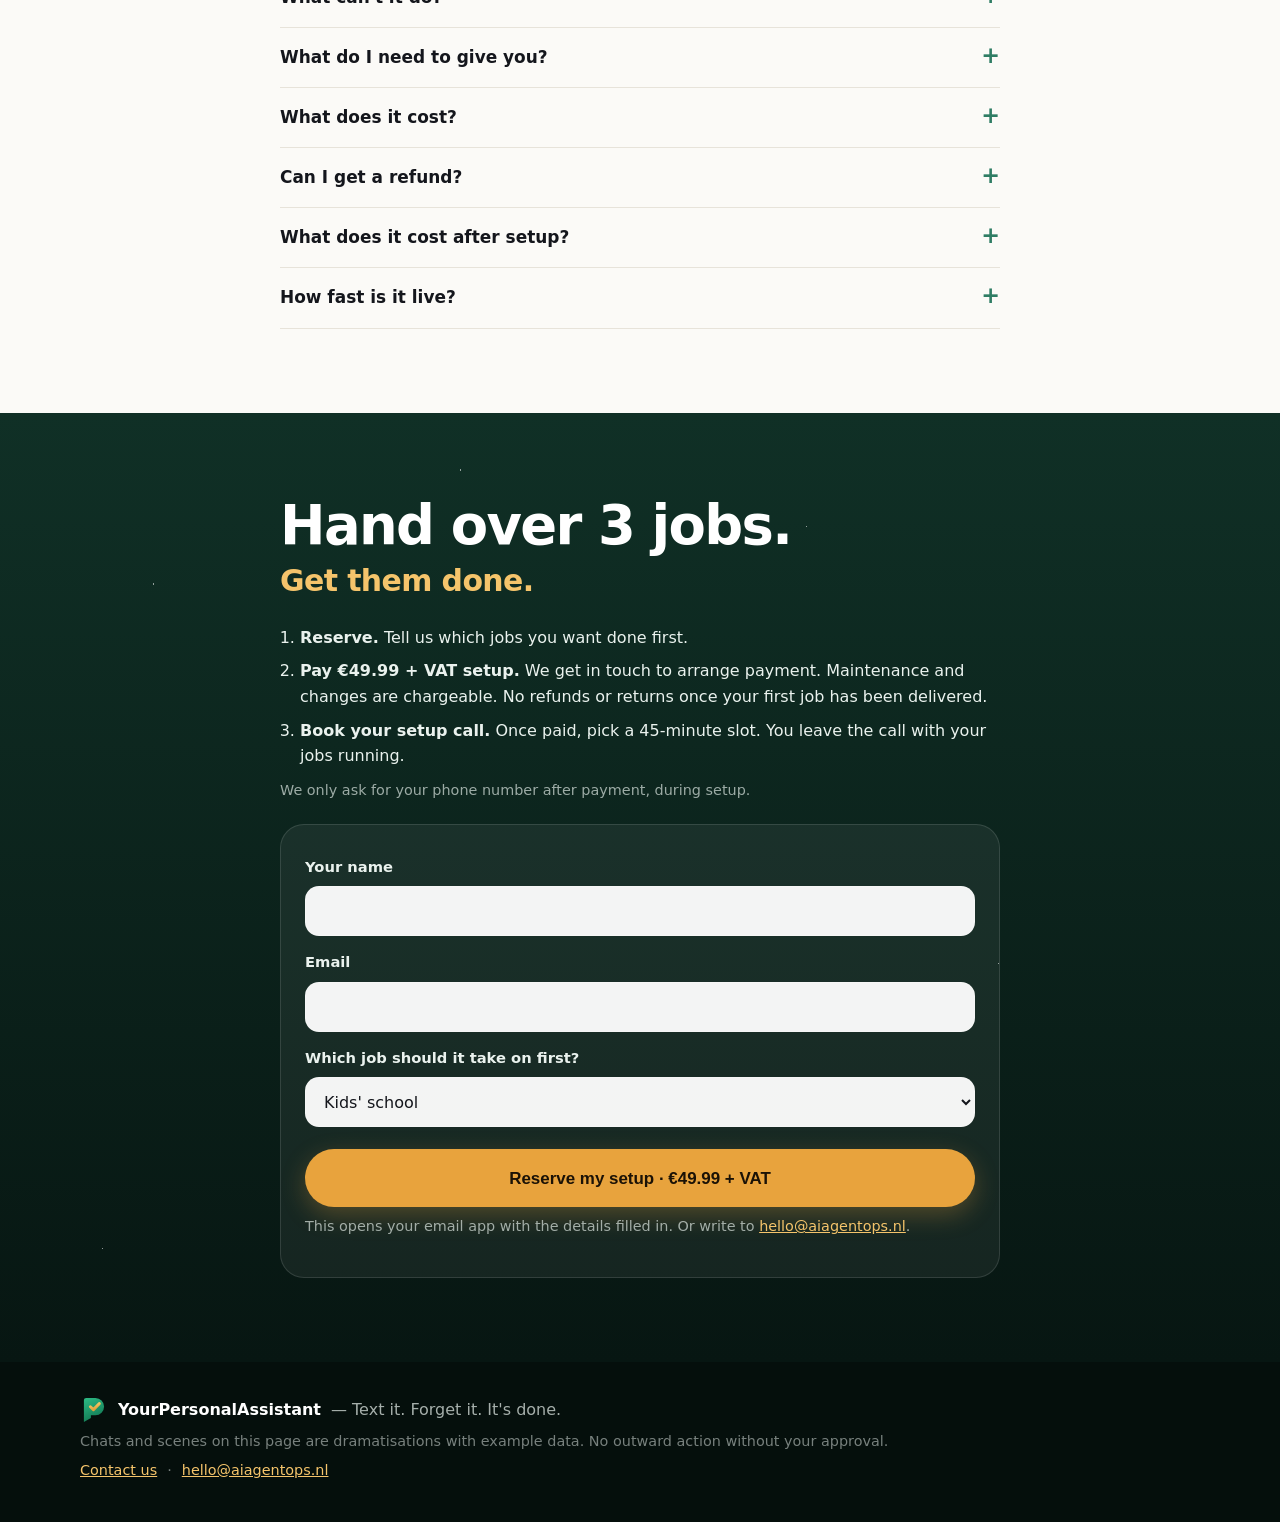
==== commit 335e9f58: "v10: free discovery call as the main step (hero, pricing card, nav), new "Talk to me first" section " ====
--- a/index.html
+++ b/index.html
@@ -37,7 +37,7 @@
       <a href="#faq">FAQ</a>
       <a href="/contact">Contact</a>
     </nav>
-    <a class="btn btn-sm" href="#join">Reserve<span class="long">&nbsp;· €49.99 + VAT setup</span></a>
+    <a class="btn btn-sm" href="#call"><span class="short">Free call</span><span class="long">Book a free discovery call</span></a>
   </div>
 </header>
 
@@ -53,8 +53,8 @@
       <div class="hero-act">
         <p class="lede reveal">Tell it in WhatsApp and it does the whole thing: the tailored CV and the application, the dashboard, the supplier quotes, the call in Dutch, the post and the video. It makes the judgment calls along the way and reports back when it's done.</p>
         <div class="cta-row reveal">
-          <a class="btn btn-big" href="#join">Reserve for €49.99 + VAT</a>
-          <a class="btn btn-ghost" href="#does">Pick your 3 jobs</a>
+          <a class="btn btn-big" href="#call">Book a free discovery call</a>
+          <a class="btn btn-ghost" href="#join">Ready? Pick your 3 jobs</a>
         </div>
         <div class="hero-offer reveal">
           <p class="hero-price"><b>€49.99</b><span class="hp-t"><span>+ VAT one-time setup</span><span>Pick any 3 jobs</span></span></p>
@@ -348,7 +348,8 @@
         <p class="pc-label">One-time setup</p>
         <p class="pc-price"><span class="pc-amt">€49.99</span><span class="pc-vat">+ VAT</span></p>
         <p class="pc-sub">Pick any 3 jobs</p>
-        <a class="btn btn-big pc-cta" href="#join">Reserve for €49.99 + VAT</a>
+        <a class="btn btn-big pc-cta" href="#call">Book a free discovery call</a>
+        <a class="pc-alt" href="#join">Ready? Pick your 3 jobs<span aria-hidden="true"> →</span></a>
         <p class="pc-more">Need more than 3? Ask us when you reserve.</p>
       </div>
       <div class="pc-inc">
@@ -372,6 +373,46 @@
 </section>
 
 <!-- FAQ -->
+<section id="call" class="sec price dc">
+  <div class="wrap">
+    <div class="dc-grid">
+      <header class="dc-intro reveal">
+        <p class="kicker">Free discovery call</p>
+        <h2>Talk to me first</h2>
+        <p class="dc-lede">A free 15-minute call. I'll show you how I've set up my own jobs, live, and we'll pick your 3 together. No obligation.</p>
+      </header>
+      <form id="dc" class="dc-form reveal" action="mailto:hello@aiagentops.nl" method="post" enctype="text/plain" novalidate>
+        <div class="dc-row">
+          <div class="dc-f"><label for="dc-name">Your name</label><input id="dc-name" name="name" autocomplete="name" required><p class="dc-err" id="dc-e-name" aria-live="polite"></p></div>
+          <div class="dc-f"><label for="dc-mail">Email</label><input id="dc-mail" name="email" type="email" autocomplete="email" required><p class="dc-err" id="dc-e-mail" aria-live="polite"></p></div>
+        </div>
+        <div class="dc-f"><label for="dc-phone">Phone <span class="dc-opt">(optional)</span></label><input id="dc-phone" name="phone" type="tel" autocomplete="tel"></div>
+        <fieldset class="dc-f dc-jobs">
+          <legend>Which jobs interest you?</legend>
+          <div class="dc-jobgrid">
+            <label class="dc-job"><input type="checkbox" name="jobs" value="Kids&#x27; school"><span>Kids' school</span></label>
+            <label class="dc-job"><input type="checkbox" name="jobs" value="Shopping"><span>Shopping</span></label>
+            <label class="dc-job"><input type="checkbox" name="jobs" value="Reminders"><span>Reminders</span></label>
+            <label class="dc-job"><input type="checkbox" name="jobs" value="Calendar"><span>Calendar</span></label>
+            <label class="dc-job"><input type="checkbox" name="jobs" value="Travel plans"><span>Travel plans</span></label>
+            <label class="dc-job"><input type="checkbox" name="jobs" value="Ticket booking"><span>Ticket booking</span></label>
+            <label class="dc-job"><input type="checkbox" name="jobs" value="Appointments"><span>Appointments</span></label>
+            <label class="dc-job"><input type="checkbox" name="jobs" value="Bills &amp; renewals"><span>Bills &amp; renewals</span></label>
+            <label class="dc-job"><input type="checkbox" name="jobs" value="Job hunting"><span>Job hunting</span></label>
+            <label class="dc-job"><input type="checkbox" name="jobs" value="Birthdays &amp; gifts"><span>Birthdays &amp; gifts</span></label>
+            <label class="dc-job"><input type="checkbox" name="jobs" value="Home repairs"><span>Home repairs</span></label>
+            <label class="dc-job"><input type="checkbox" name="jobs" value="Calls for you"><span>Calls for you</span></label>
+          </div>
+        </fieldset>
+        <div class="dc-f"><label for="dc-times">2–3 days or times that suit you</label><input id="dc-times" name="times" required placeholder="e.g. Tue after 14:00, Thu morning"><p class="dc-err" id="dc-e-times" aria-live="polite"></p></div>
+        <button class="btn btn-big dc-btn" type="submit">Book a free discovery call</button>
+        <p class="dc-thanks" id="dc-thanks" role="status" hidden>Thanks! I'll confirm a time by email within 24 hours.</p>
+        <p class="dc-note">This opens your email app with the details filled in. Or write to <a href="mailto:hello@aiagentops.nl">hello@aiagentops.nl</a>.</p>
+      </form>
+    </div>
+  </div>
+</section>
+
 <section id="faq" class="sec faq">
   <div class="wrap narrow">
     <p class="kicker reveal">Questions</p>
--- a/styles.css
+++ b/styles.css
@@ -524,3 +524,42 @@
 }
 @media(min-width:960px){.hero-copy{grid-template-columns:13fr 11fr;column-gap:48px}.hero-act .cta-row{flex-wrap:nowrap}}
 @media(min-width:960px){.hero-copy{grid-template-columns:7fr 5fr;column-gap:56px}.hero-act .cta-row{display:flex;flex-direction:column;align-items:stretch;gap:16px;flex-wrap:nowrap}.hero-act .cta-row .btn{width:100%;text-align:center;justify-content:center;white-space:nowrap;margin:0}}
+
+/* ===== v10c: free discovery call section + secondary CTA ===== */
+.nav .btn-sm .short{display:inline}
+@media(min-width:560px){.nav .btn-sm .short{display:none}}
+.pc-alt{display:inline-flex;align-items:center;min-height:40px;margin-top:8px;font-size:.9375rem;font-weight:700;color:var(--accent2);text-decoration:none}
+.pc-alt:hover,.pc-alt:focus-visible{text-decoration:underline;text-underline-offset:4px}
+.dc{border-top:1px solid rgba(11,31,25,.08)}
+.dc-grid{display:grid;gap:32px;align-items:start}
+.dc-intro{text-align:left}
+.dc-intro .kicker{color:var(--brand2);margin-bottom:8px}
+.dc-intro h2{margin:0;max-width:none;font-size:clamp(2rem,5.2vw,3rem)}
+.dc-lede{margin:16px 0 0;font-size:1.125rem;line-height:1.6;color:var(--ink);max-width:40ch;opacity:.86}
+.dc-form{position:relative;display:grid;gap:24px;background:#fff;border-radius:24px;padding:32px 24px;overflow:hidden;text-align:left;
+  box-shadow:0 0 0 1px rgba(11,31,25,.10),0 24px 64px -24px rgba(11,31,25,.30)}
+.dc-form::before{content:"";position:absolute;left:0;right:0;top:0;height:3px;background:linear-gradient(90deg,var(--accent),var(--accent2))}
+.dc-row{display:grid;gap:24px}
+.dc-f{display:grid;gap:8px;margin:0;min-width:0}
+.dc-f label,.dc-jobs legend{font-size:.9375rem;font-weight:700;color:var(--night)}
+.dc-opt{font-weight:500;color:rgba(11,31,25,.55)}
+.dc-f input[type=text],.dc-f input:not([type]),.dc-f input[type=email],.dc-f input[type=tel]{width:100%;min-height:48px;border-radius:12px;border:1.5px solid rgba(11,31,25,.18);background:#fff;color:var(--ink);padding:0 16px;font:inherit}
+.dc-f input:focus{border-color:var(--brand2);outline:none;box-shadow:0 0 0 3px rgba(47,125,100,.22)}
+.dc-f [aria-invalid="true"]{border-color:#c2412d!important;box-shadow:0 0 0 3px rgba(194,65,45,.15)}
+.dc-err{margin:0;min-height:0;font-size:.8125rem;color:#b3361f}
+.dc-err:empty{display:none}
+.dc-jobs{border:0;padding:0}
+.dc-jobs legend{padding:0;margin-bottom:8px}
+.dc-jobgrid{display:grid;grid-template-columns:1fr 1fr;gap:8px}
+.dc-job{position:relative;display:flex;align-items:center;gap:8px;min-height:48px;padding:0 12px;border-radius:12px;border:1.5px solid rgba(11,31,25,.14);background:#fbfaf6;cursor:pointer;font-size:.9375rem;font-weight:600!important;color:var(--night);line-height:1.25}
+.dc-job input{flex:0 0 auto;width:18px;height:18px;margin:0;accent-color:var(--brand)}
+.dc-job:has(input:checked){border-color:var(--brand2);background:rgba(47,125,100,.08)}
+.dc-job:has(input:focus-visible){outline:2px solid var(--brand2);outline-offset:2px}
+.dc-btn{width:100%;min-height:56px;border-radius:12px;margin:0}
+.dc-thanks{margin:0;padding:16px;border-radius:12px;background:rgba(47,125,100,.10);color:var(--night);font-weight:700;box-shadow:inset 0 0 0 1px rgba(47,125,100,.3)}
+.dc-note{margin:-8px 0 0;font-size:.875rem;line-height:1.5;color:rgba(11,31,25,.62)}
+.dc-note a{color:var(--brand)}
+@media(min-width:640px){.dc-row{grid-template-columns:1fr 1fr}.dc-jobgrid{grid-template-columns:repeat(3,1fr)}.dc-form{padding:40px}}
+@media(min-width:960px){.dc-grid{grid-template-columns:minmax(0,4fr) minmax(0,7fr);gap:56px}.dc-intro{position:sticky;top:112px}}
+.pc-alt span{margin-left:8px}
+@media(max-width:639px){.dc-job{font-size:.875rem;padding:0 8px 0 12px}}
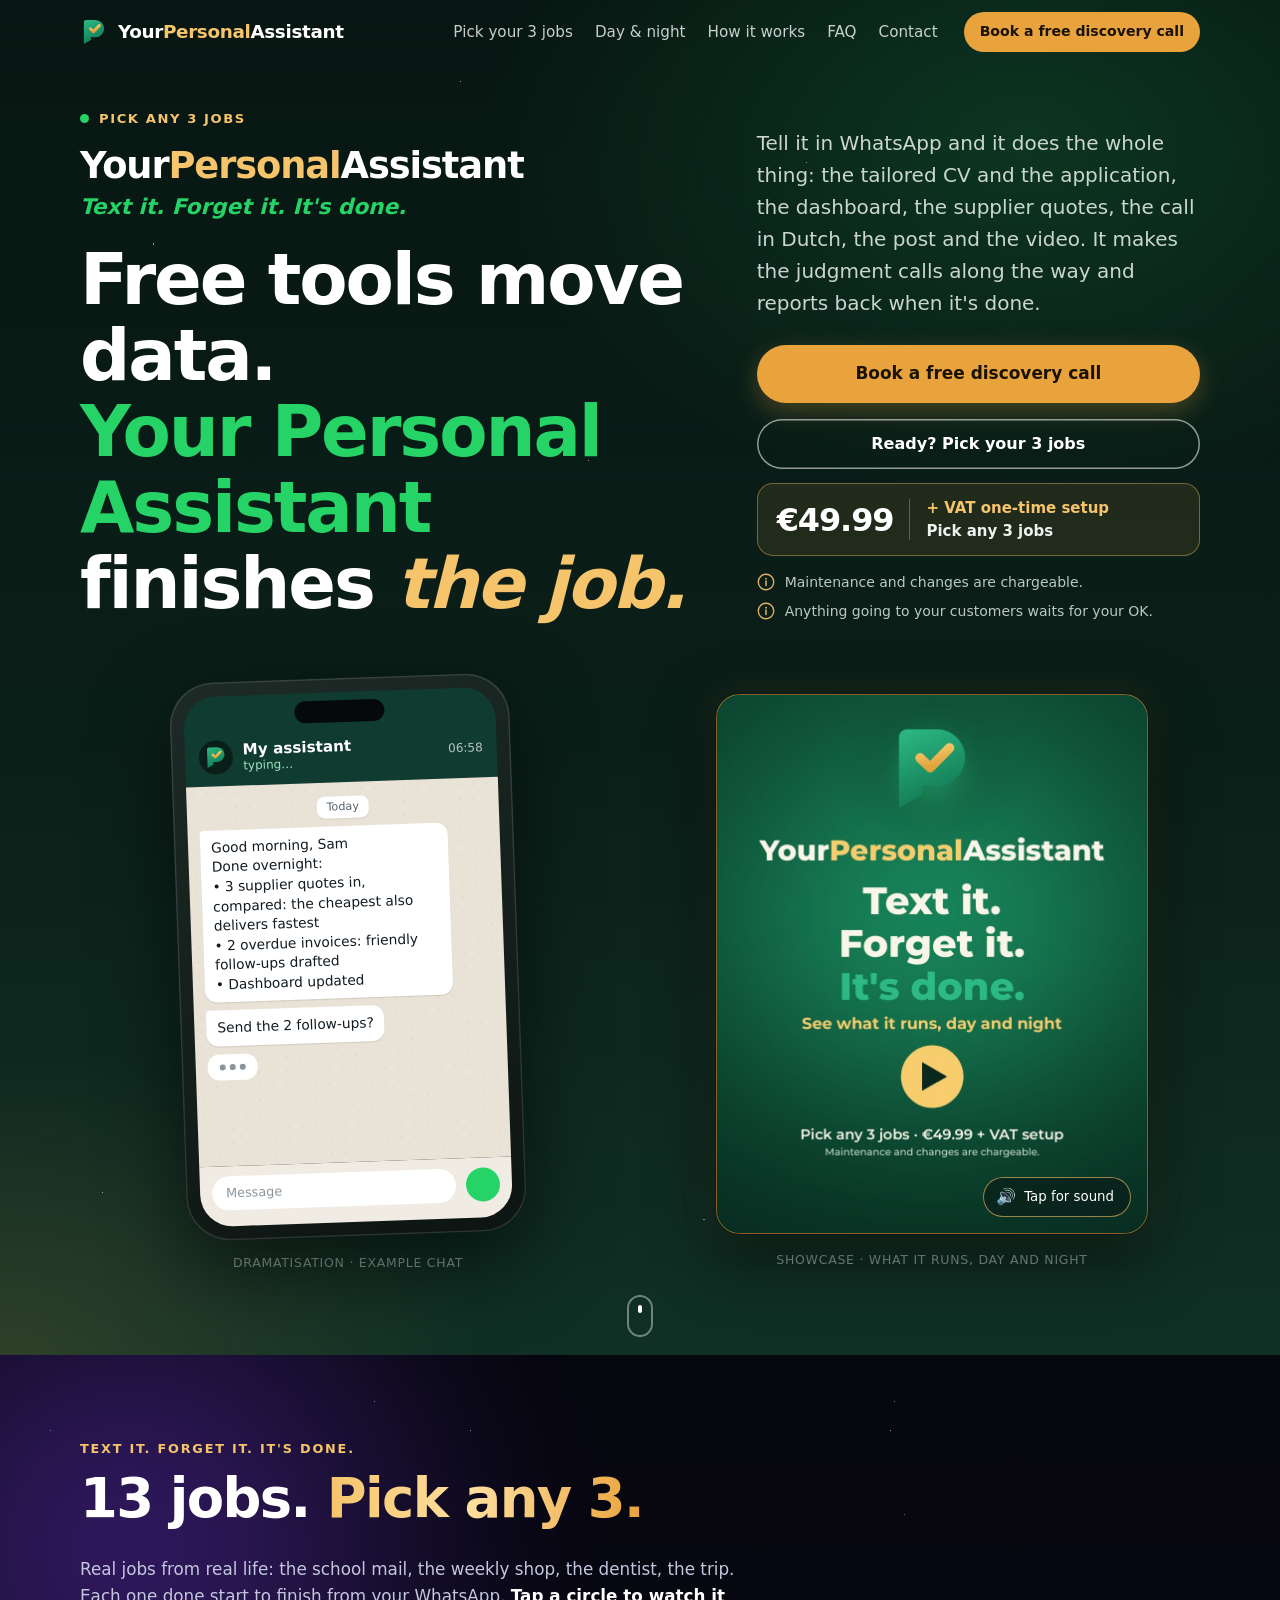
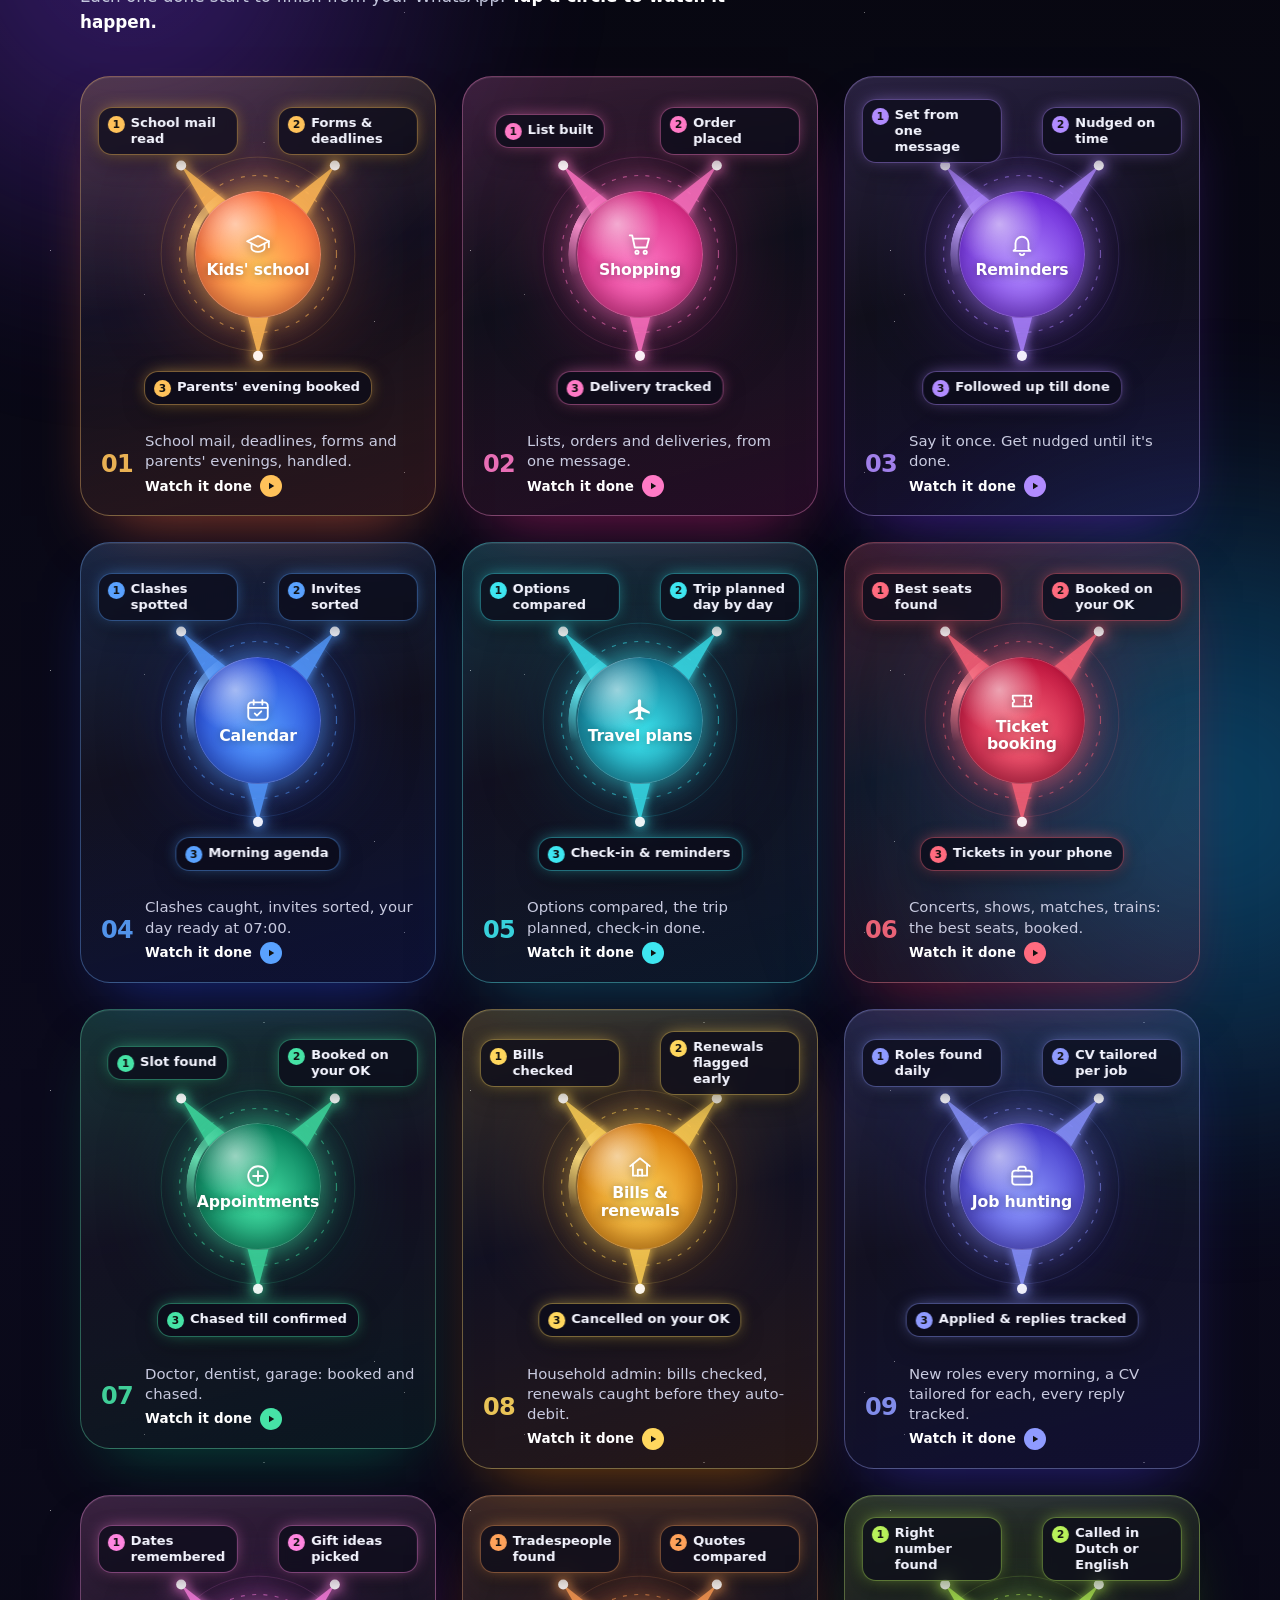
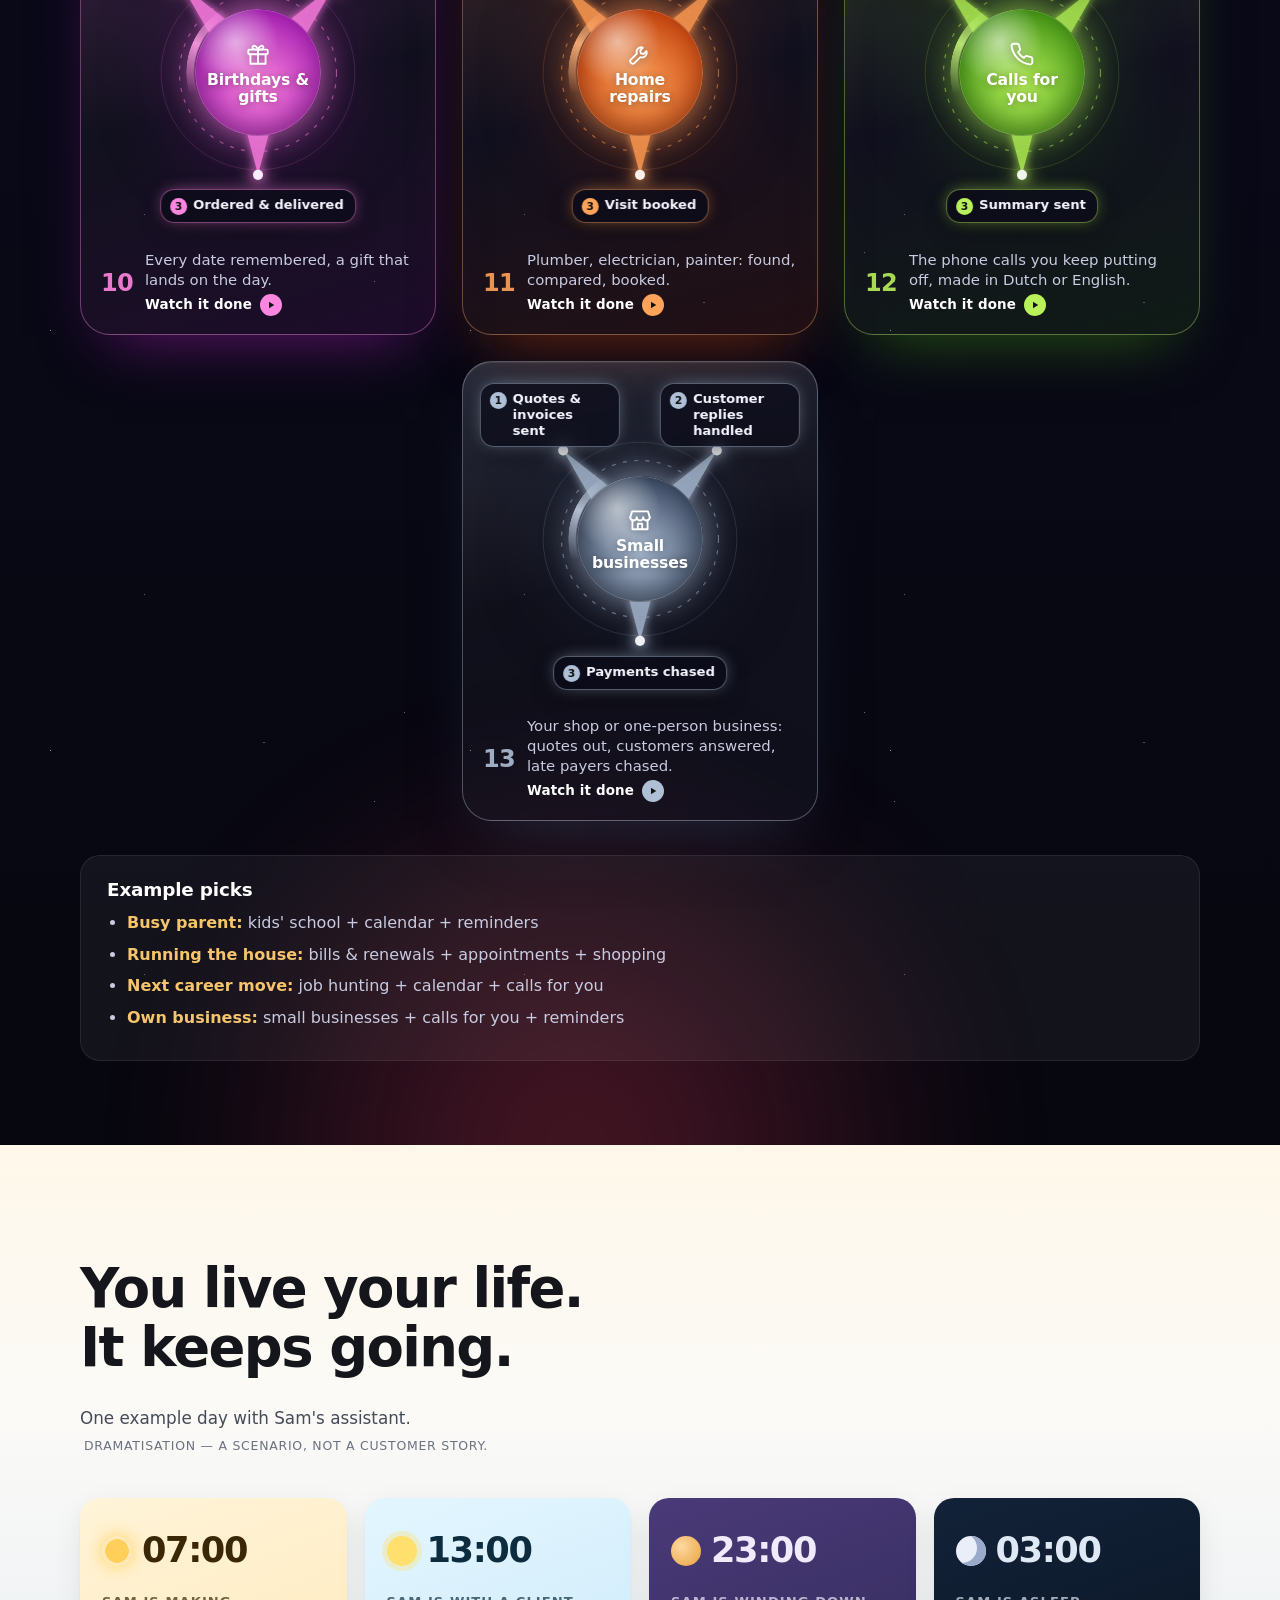
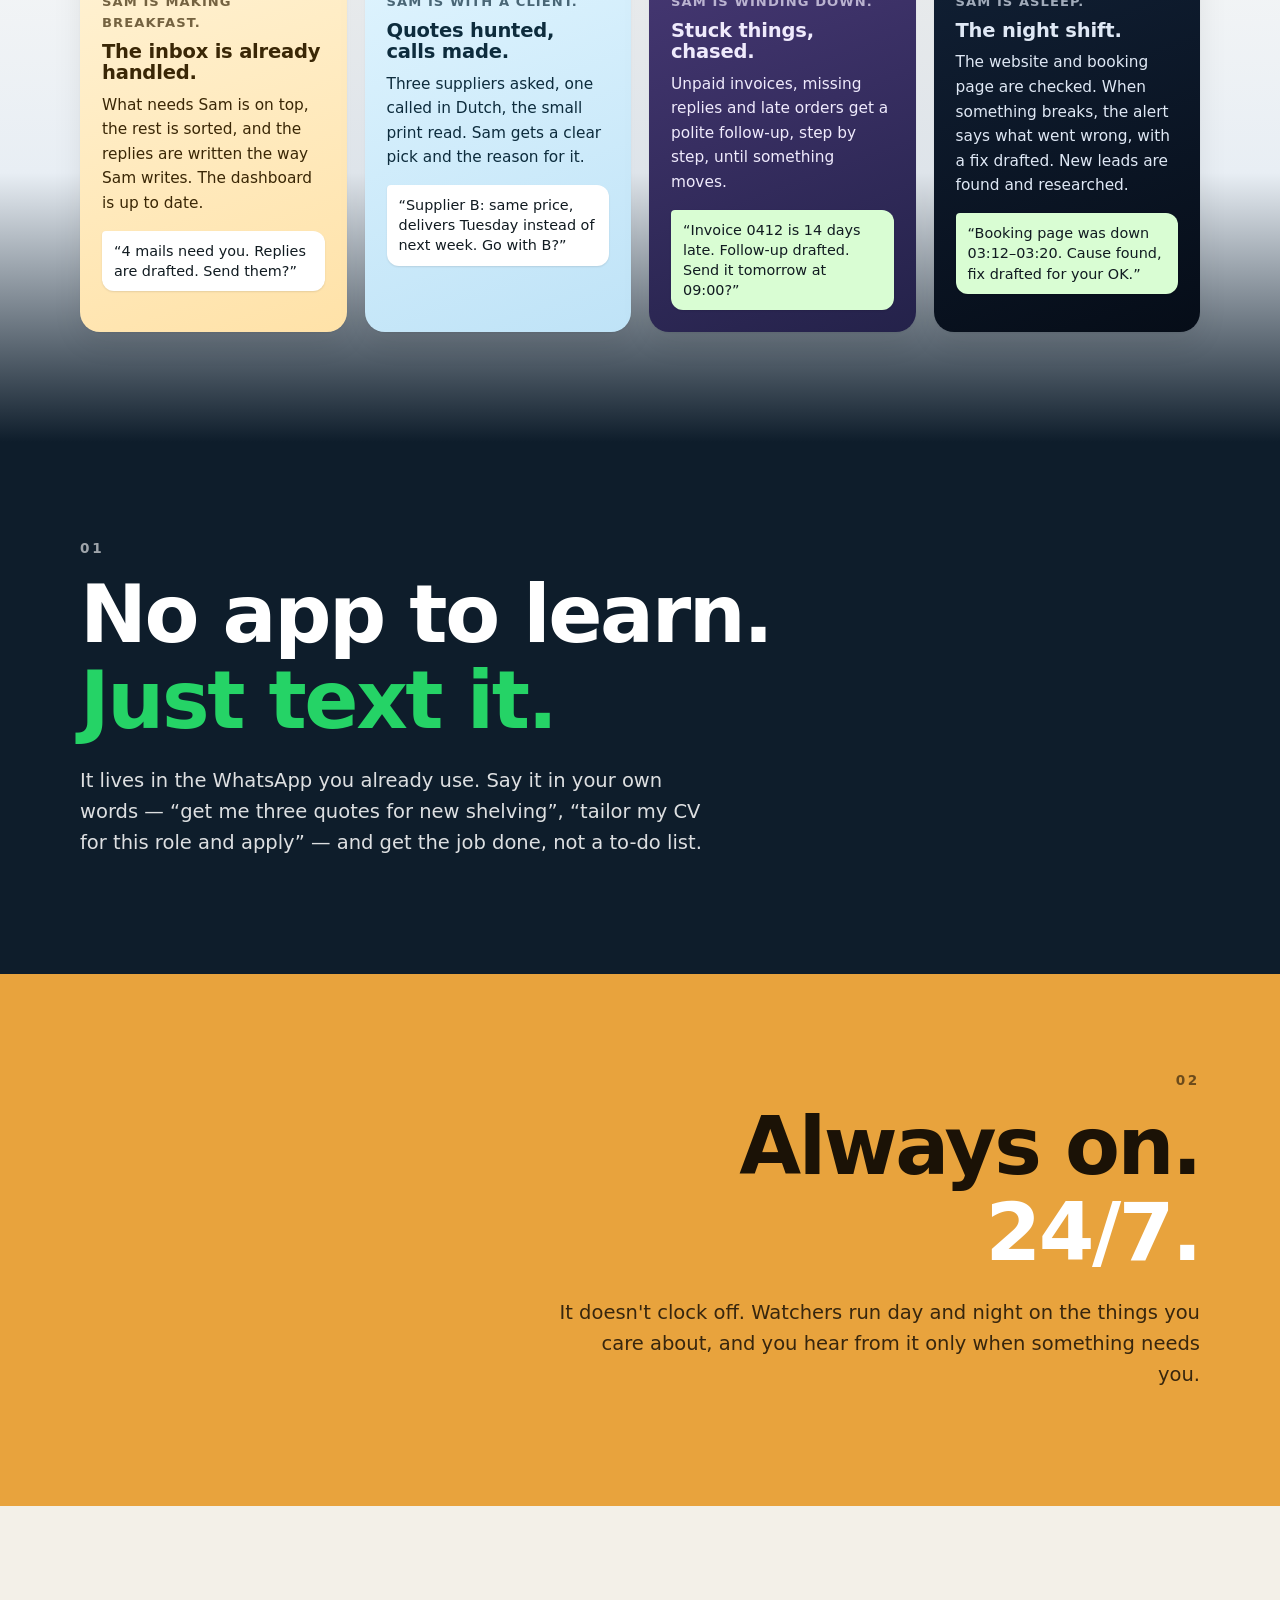
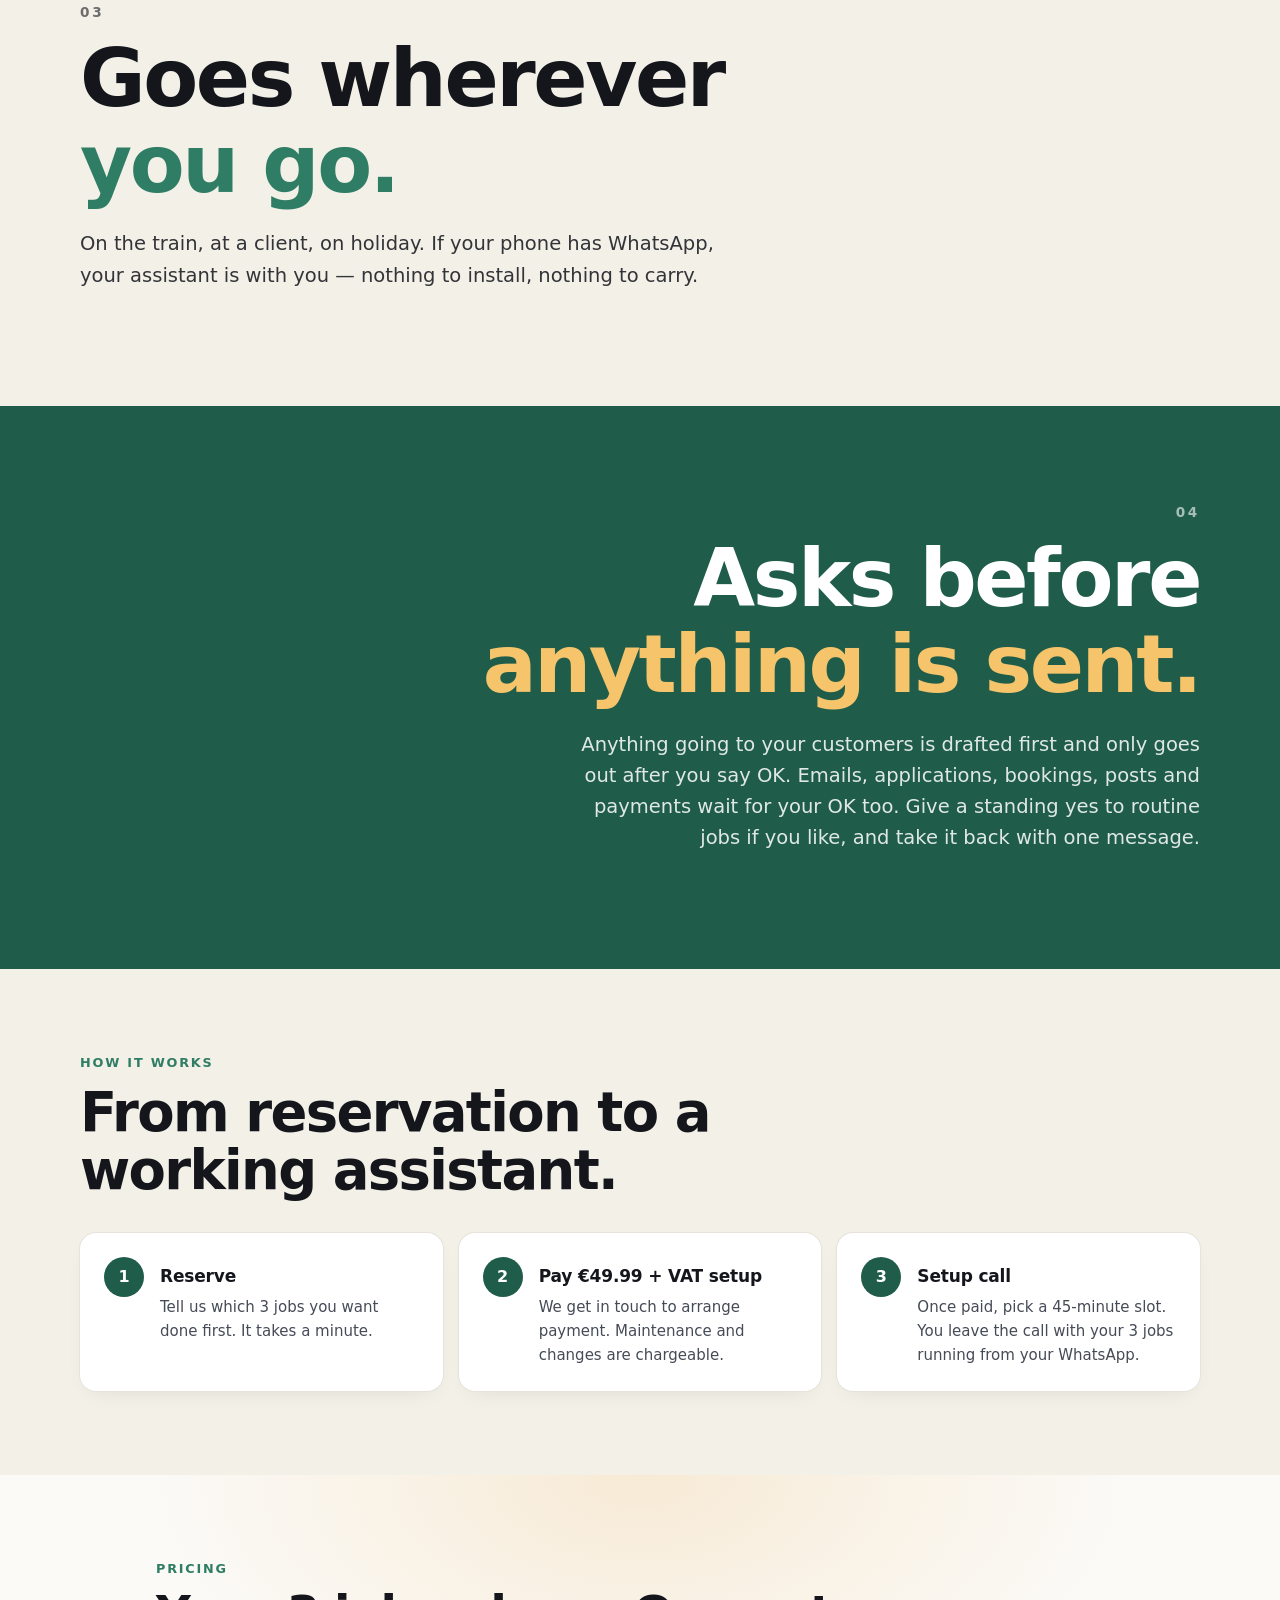
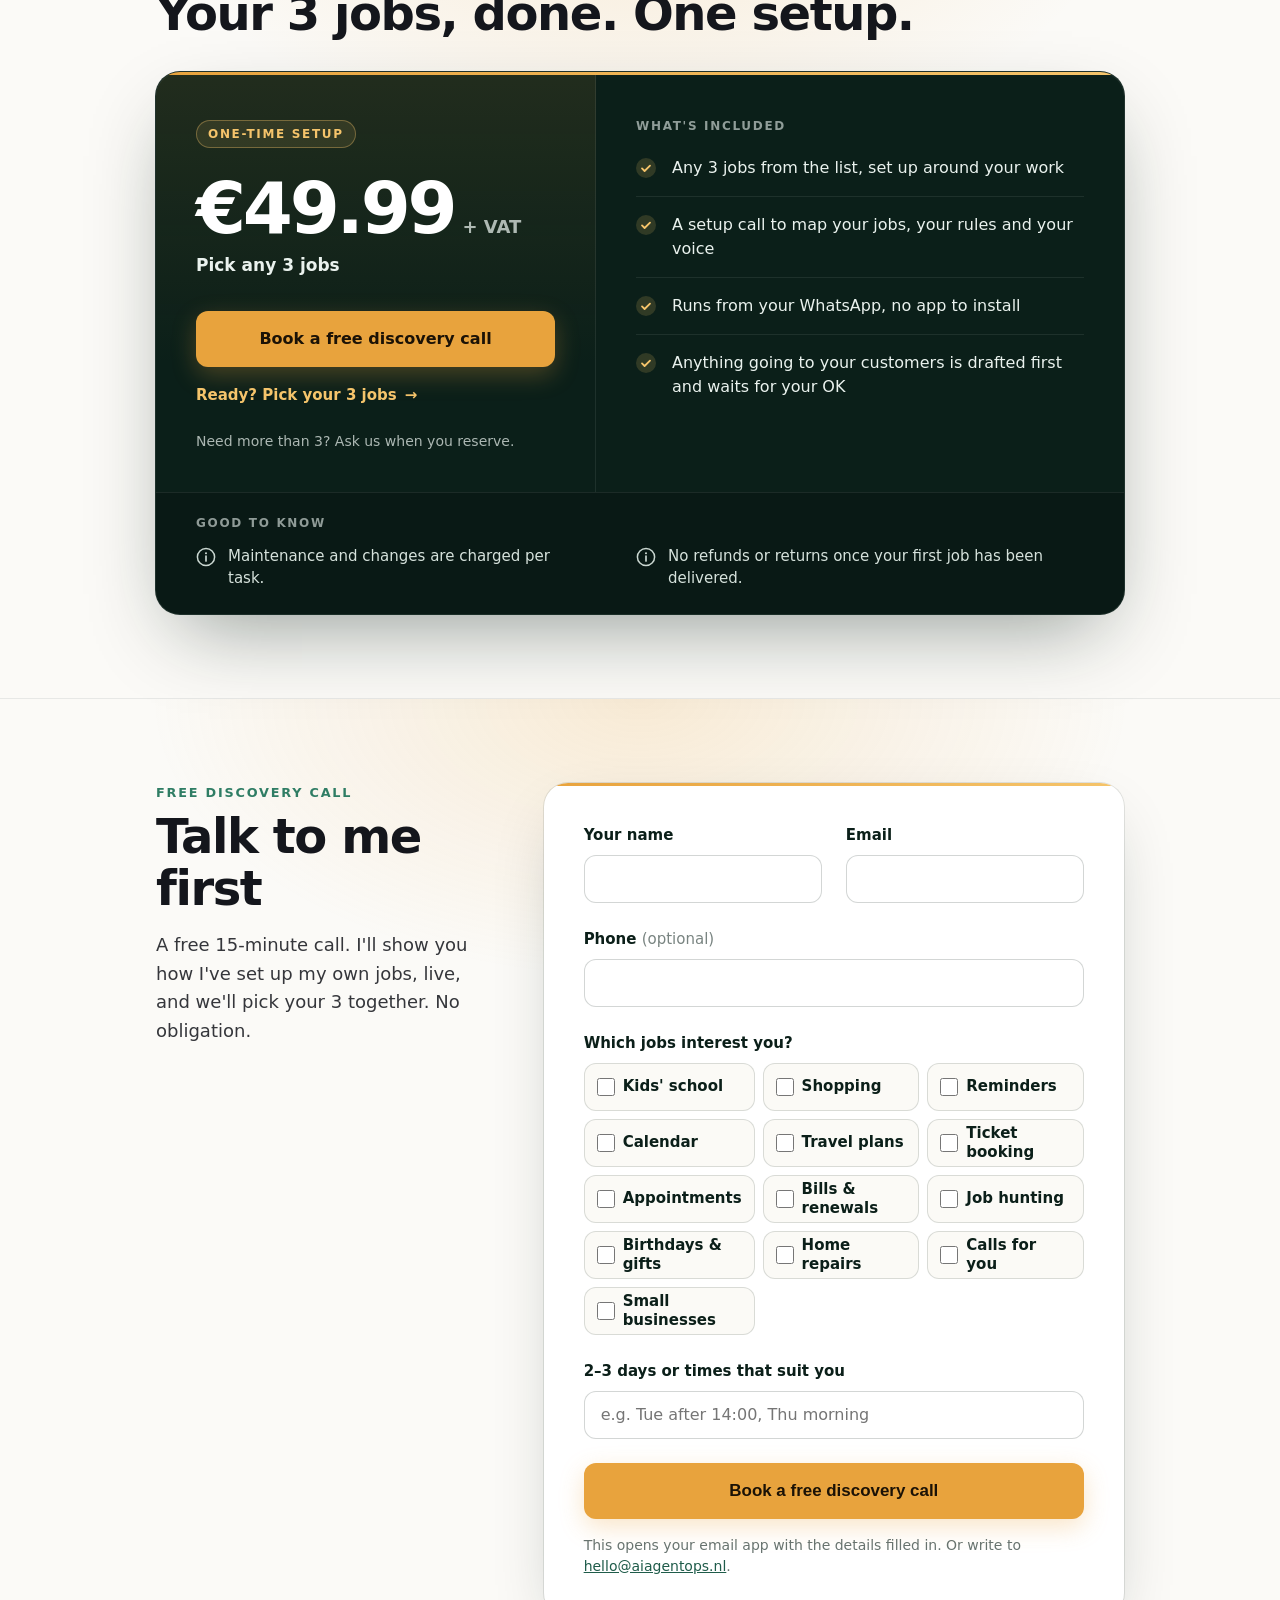
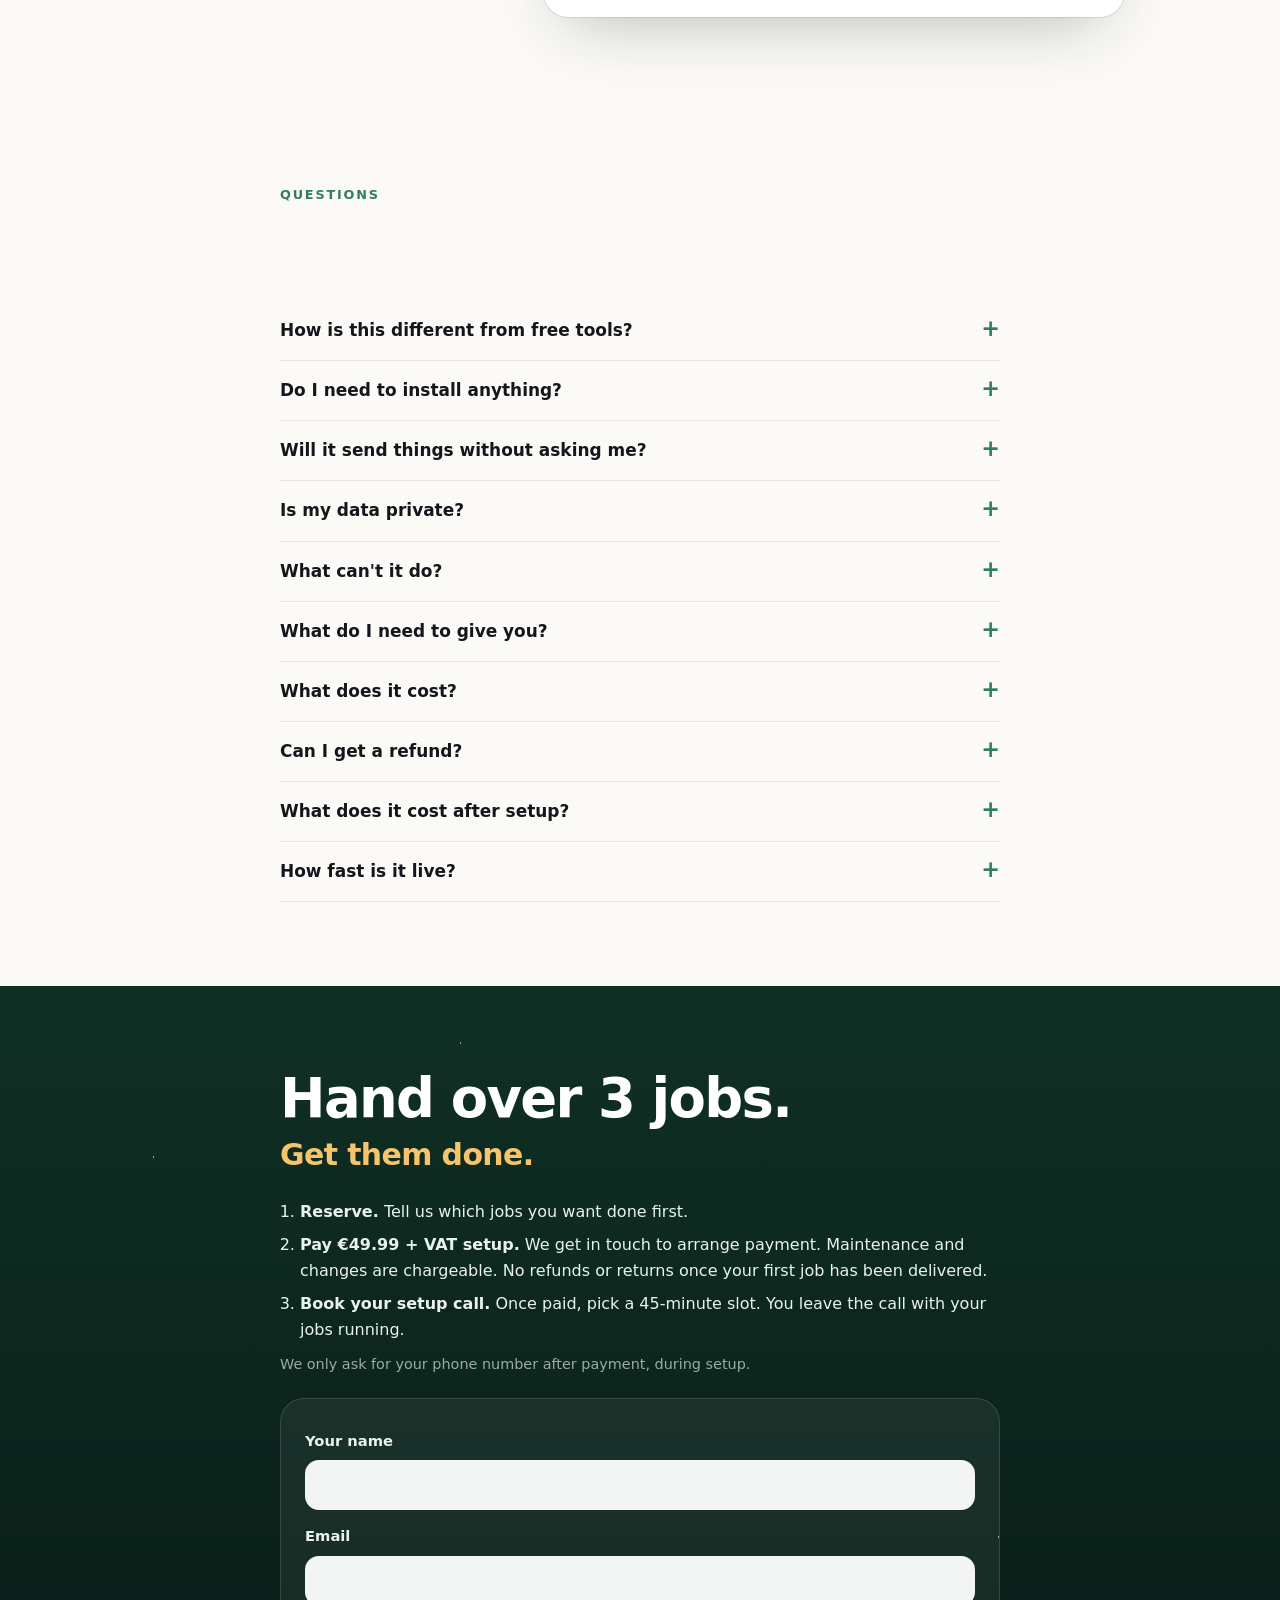
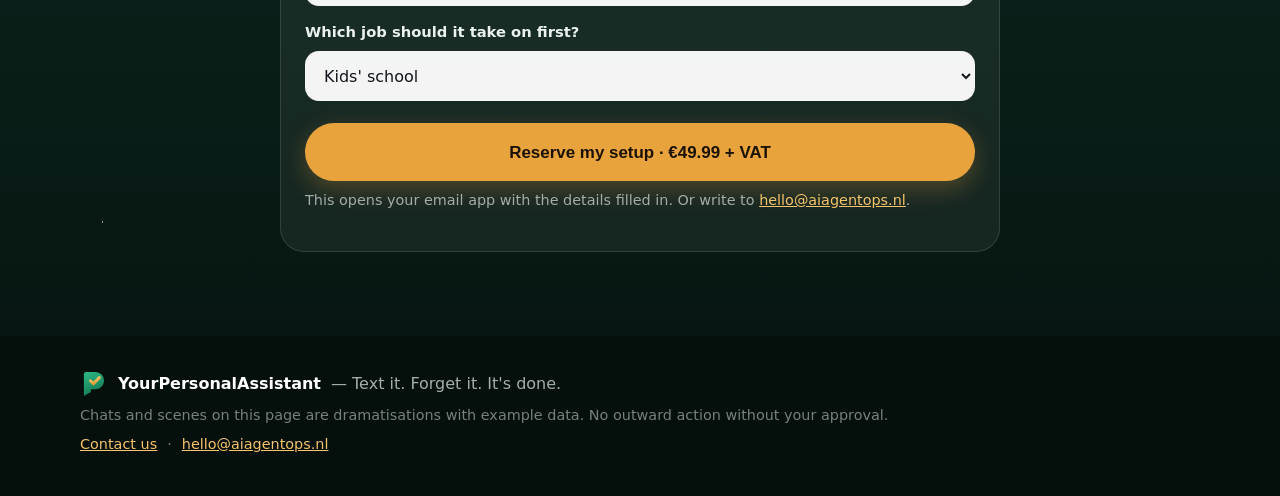
==== commit fd54671b: "v11: add 13th job, Small businesses (index.html)" ====
--- a/index.html
+++ b/index.html
@@ -4,7 +4,7 @@
 <meta charset="utf-8">
 <meta name="viewport" content="width=device-width, initial-scale=1, viewport-fit=cover">
 <title>YourPersonalAssistant — Text it. Forget it. It's done. · €49.99 setup</title>
-<meta name="description" content="Your Personal Assistant. Text it. Forget it. It's done. Tell it in WhatsApp and it does the whole job: kids' school mail and forms, shopping, reminders, your calendar, travel plans, ticket booking, doctor, dentist and garage appointments, bills and renewals, job hunting and more. Pick any 3 jobs. €49.99 + VAT one-time setup. Maintenance and changes are chargeable.">
+<meta name="description" content="Your Personal Assistant. Text it. Forget it. It's done. Tell it in WhatsApp and it does the whole job: kids' school mail and forms, shopping, reminders, your calendar, travel plans, ticket booking, doctor, dentist and garage appointments, bills and renewals, job hunting, small business admin and more. Pick any 3 jobs. €49.99 + VAT one-time setup. Maintenance and changes are chargeable.">
 <meta name="theme-color" content="#0b1f19">
 <meta property="og:type" content="website">
 <meta property="og:url" content="https://myownagent.aiagentops.nl/">
@@ -104,7 +104,7 @@
   <div class="cine-sky" aria-hidden="true"><span></span><span></span><span></span></div>
   <div class="wrap">
     <p class="kicker reveal">Text it. Forget it. It's done.</p>
-    <h2 class="reveal">12 jobs. <span class="gold">Pick any 3.</span></h2>
+    <h2 class="reveal">13 jobs. <span class="gold">Pick any 3.</span></h2>
     <p class="sub reveal">Real jobs from real life: the school mail, the weekly shop, the dentist, the trip. Each one done start to finish from your WhatsApp. <b>Tap a circle to watch it happen.</b></p>
     <ul class="jgrid" role="list">
       <li class="jc reveal" style="--c1:#ffc25a;--c2:#ff6a3d">
@@ -225,6 +225,16 @@
             <span class="st st1"><i>1</i>Right number found</span><span class="st st2"><i>2</i>Called in Dutch or English</span><span class="st st3"><i>3</i>Summary sent</span>
           </span>
           <span class="jc-foot"><span class="jn">12</span><span class="jl">The phone calls you keep putting off, made in Dutch or English.</span><span class="watch">Watch it done <svg viewBox="0 0 24 24" aria-hidden="true"><path d="M8 5.5v13l10.5-6.5z" fill="currentColor"/></svg></span></span>
+        </button>
+      </li>
+      <li class="jc reveal" style="--c1:#aebfd6;--c2:#34425a">
+        <button class="orbit" type="button" data-job="biz" aria-haspopup="dialog" aria-label="Small businesses: Quotes &amp; invoices sent, Customer replies handled, Payments chased. Open the chat to see it done.">
+          <span class="dial" aria-hidden="true">
+            <svg class="rays" viewBox="0 0 100 100"><circle class="ring r1" cx="50" cy="50" r="23.5"/><circle class="ring r2" cx="50" cy="50" r="29"/><polygon class="sp sp1" points="41.10,34.56 27.00,23.50 35.96,39.01"/><circle class="tip tip1" cx="27" cy="23.5" r="1.5"/><polygon class="sp sp2" points="64.04,39.01 73.00,23.50 58.90,34.56"/><circle class="tip tip2" cx="73" cy="23.5" r="1.5"/><polygon class="sp sp3" points="46.60,67.50 50.00,80.50 53.40,67.50"/><circle class="tip tip3" cx="50" cy="80.5" r="1.5"/></svg>
+            <span class="orb"><span class="orb-in"><svg class="ic" viewBox="0 0 24 24" fill="none" stroke="currentColor" stroke-width="1.7" stroke-linecap="round" stroke-linejoin="round" aria-hidden="true"><path d="M3 9.5 4.7 4h14.6L21 9.5"/><path d="M3 9.5a3 3 0 0 0 6 0 3 3 0 0 0 6 0 3 3 0 0 0 6 0"/><path d="M5 12.2V20.5h14v-8.3"/><path d="M10 20.5v-5h4v5"/></svg><b>Small businesses</b></span></span>
+            <span class="st st1"><i>1</i>Quotes &amp; invoices sent</span><span class="st st2"><i>2</i>Customer replies handled</span><span class="st st3"><i>3</i>Payments chased</span>
+          </span>
+          <span class="jc-foot"><span class="jn">13</span><span class="jl">Your shop or one-person business: quotes out, customers answered, late payers chased.</span><span class="watch">Watch it done <svg viewBox="0 0 24 24" aria-hidden="true"><path d="M8 5.5v13l10.5-6.5z" fill="currentColor"/></svg></span></span>
         </button>
       </li>
     </ul>
@@ -235,6 +245,7 @@
         <li><b>Busy parent:</b> kids' school + calendar + reminders</li>
         <li><b>Running the house:</b> bills &amp; renewals + appointments + shopping</li>
         <li><b>Next career move:</b> job hunting + calendar + calls for you</li>
+        <li><b>Own business:</b> small businesses + calls for you + reminders</li>
       </ul>
     </div>
   </div>
@@ -402,6 +413,7 @@
             <label class="dc-job"><input type="checkbox" name="jobs" value="Birthdays &amp; gifts"><span>Birthdays &amp; gifts</span></label>
             <label class="dc-job"><input type="checkbox" name="jobs" value="Home repairs"><span>Home repairs</span></label>
             <label class="dc-job"><input type="checkbox" name="jobs" value="Calls for you"><span>Calls for you</span></label>
+            <label class="dc-job"><input type="checkbox" name="jobs" value="Small businesses"><span>Small businesses</span></label>
           </div>
         </fieldset>
         <div class="dc-f"><label for="dc-times">2–3 days or times that suit you</label><input id="dc-times" name="times" required placeholder="e.g. Tue after 14:00, Thu morning"><p class="dc-err" id="dc-e-times" aria-live="polite"></p></div>
@@ -460,6 +472,7 @@
         <option>Birthdays &amp; gifts</option>
         <option>Home repairs</option>
         <option>Calls for you</option>
+        <option>Small businesses</option>
         <option>Not sure yet</option>
       </select>
       <p class="picks-form" id="picks-form" hidden></p>
--- a/styles.css
+++ b/styles.css
@@ -563,3 +563,7 @@
 @media(min-width:960px){.dc-grid{grid-template-columns:minmax(0,4fr) minmax(0,7fr);gap:56px}.dc-intro{position:sticky;top:112px}}
 .pc-alt span{margin-left:8px}
 @media(max-width:639px){.dc-job{font-size:.875rem;padding:0 8px 0 12px}}
+
+/* v11: 13 jobs, keep the last orb centred */
+@media(min-width:640px) and (max-width:1019px){.jgrid>.jc:last-child:nth-child(2n+1){grid-column:1 / -1;justify-self:center;width:calc(50% - 11px)}}
+@media(min-width:1020px){.jgrid>.jc:last-child:nth-child(3n+1){grid-column:2}}
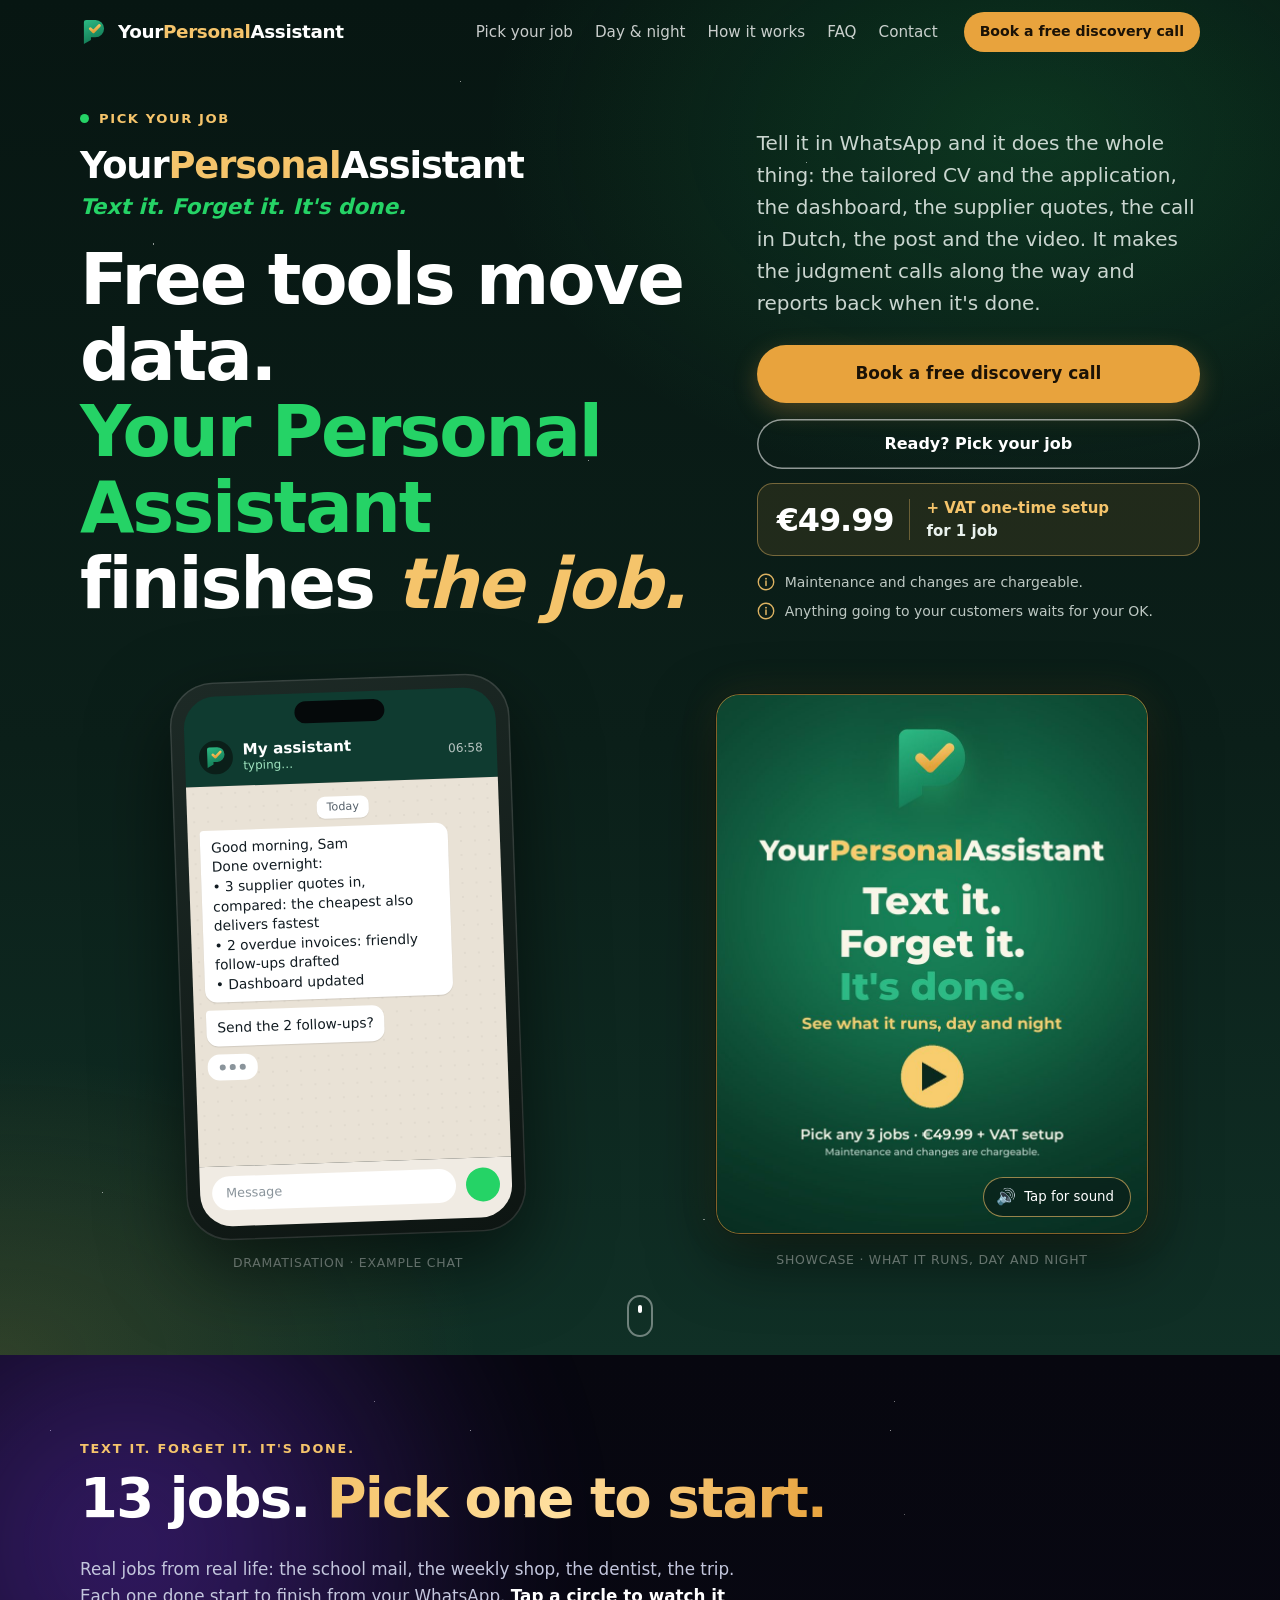
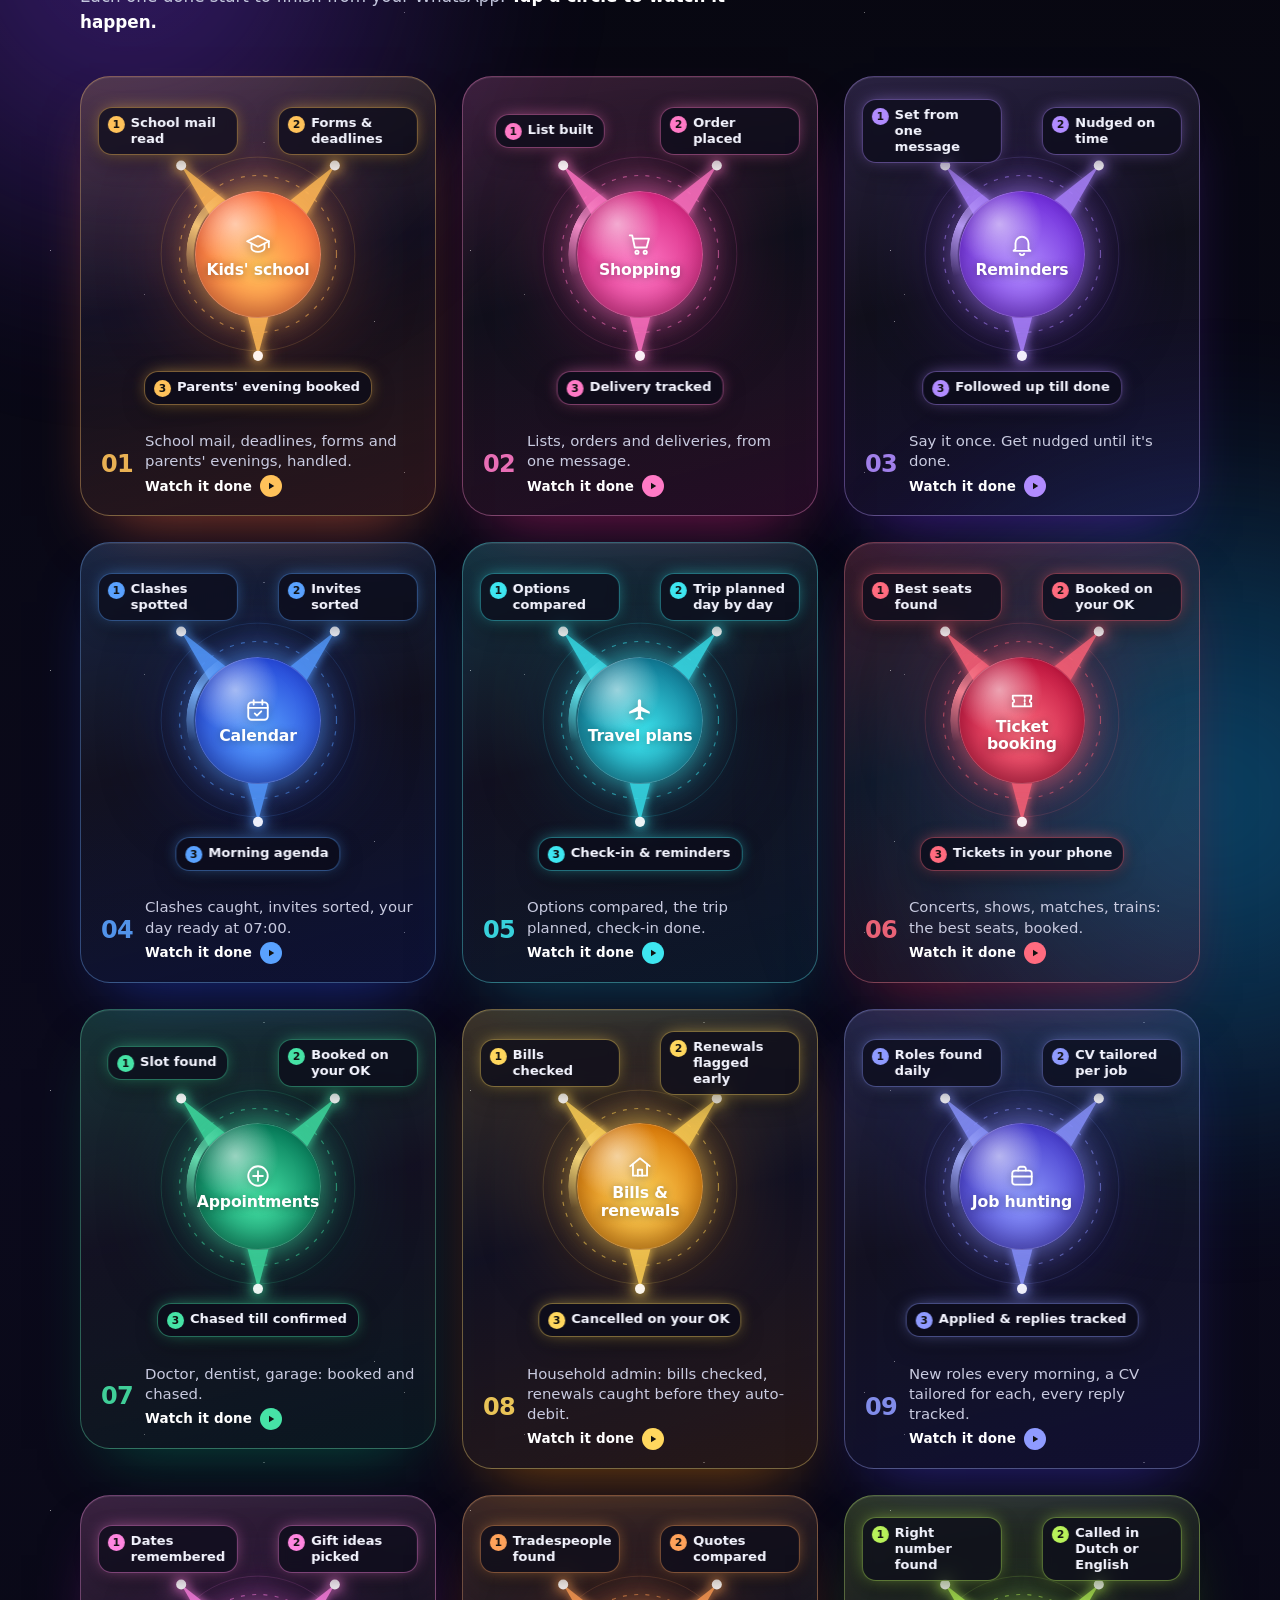
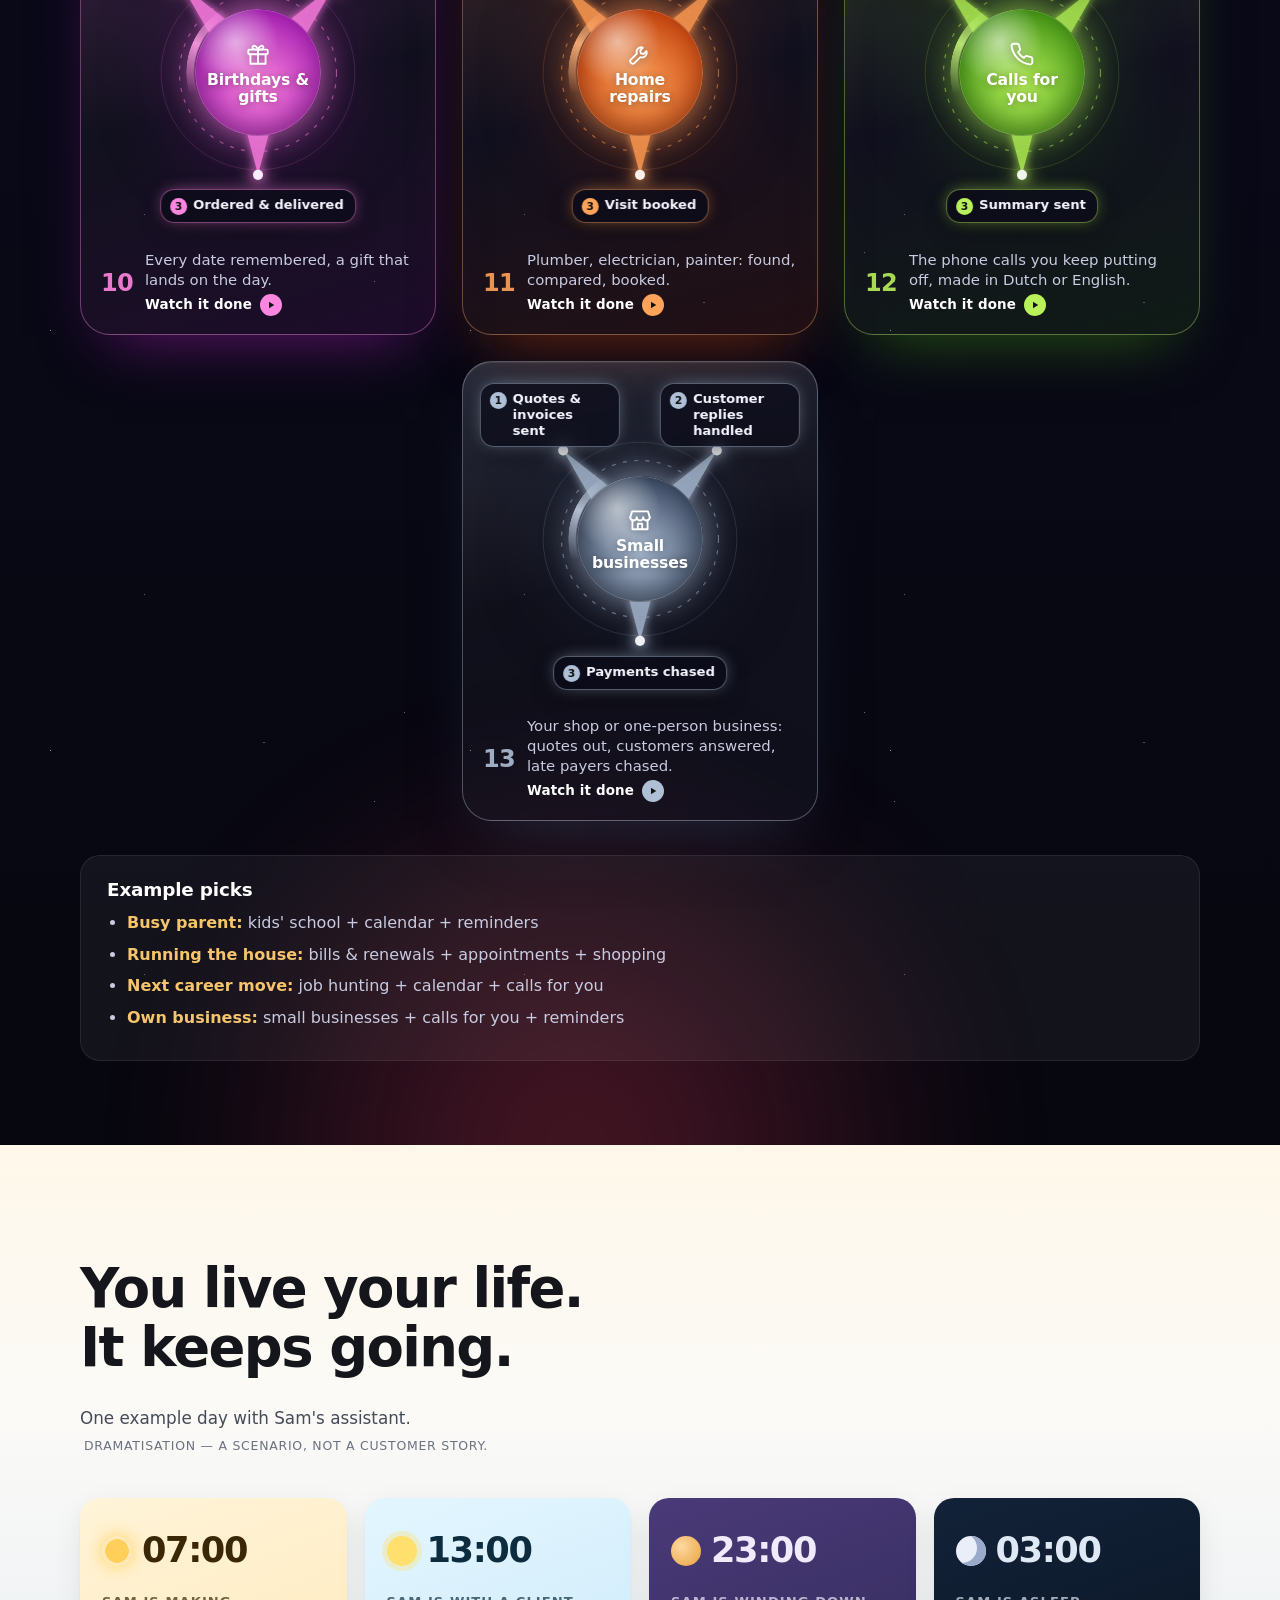
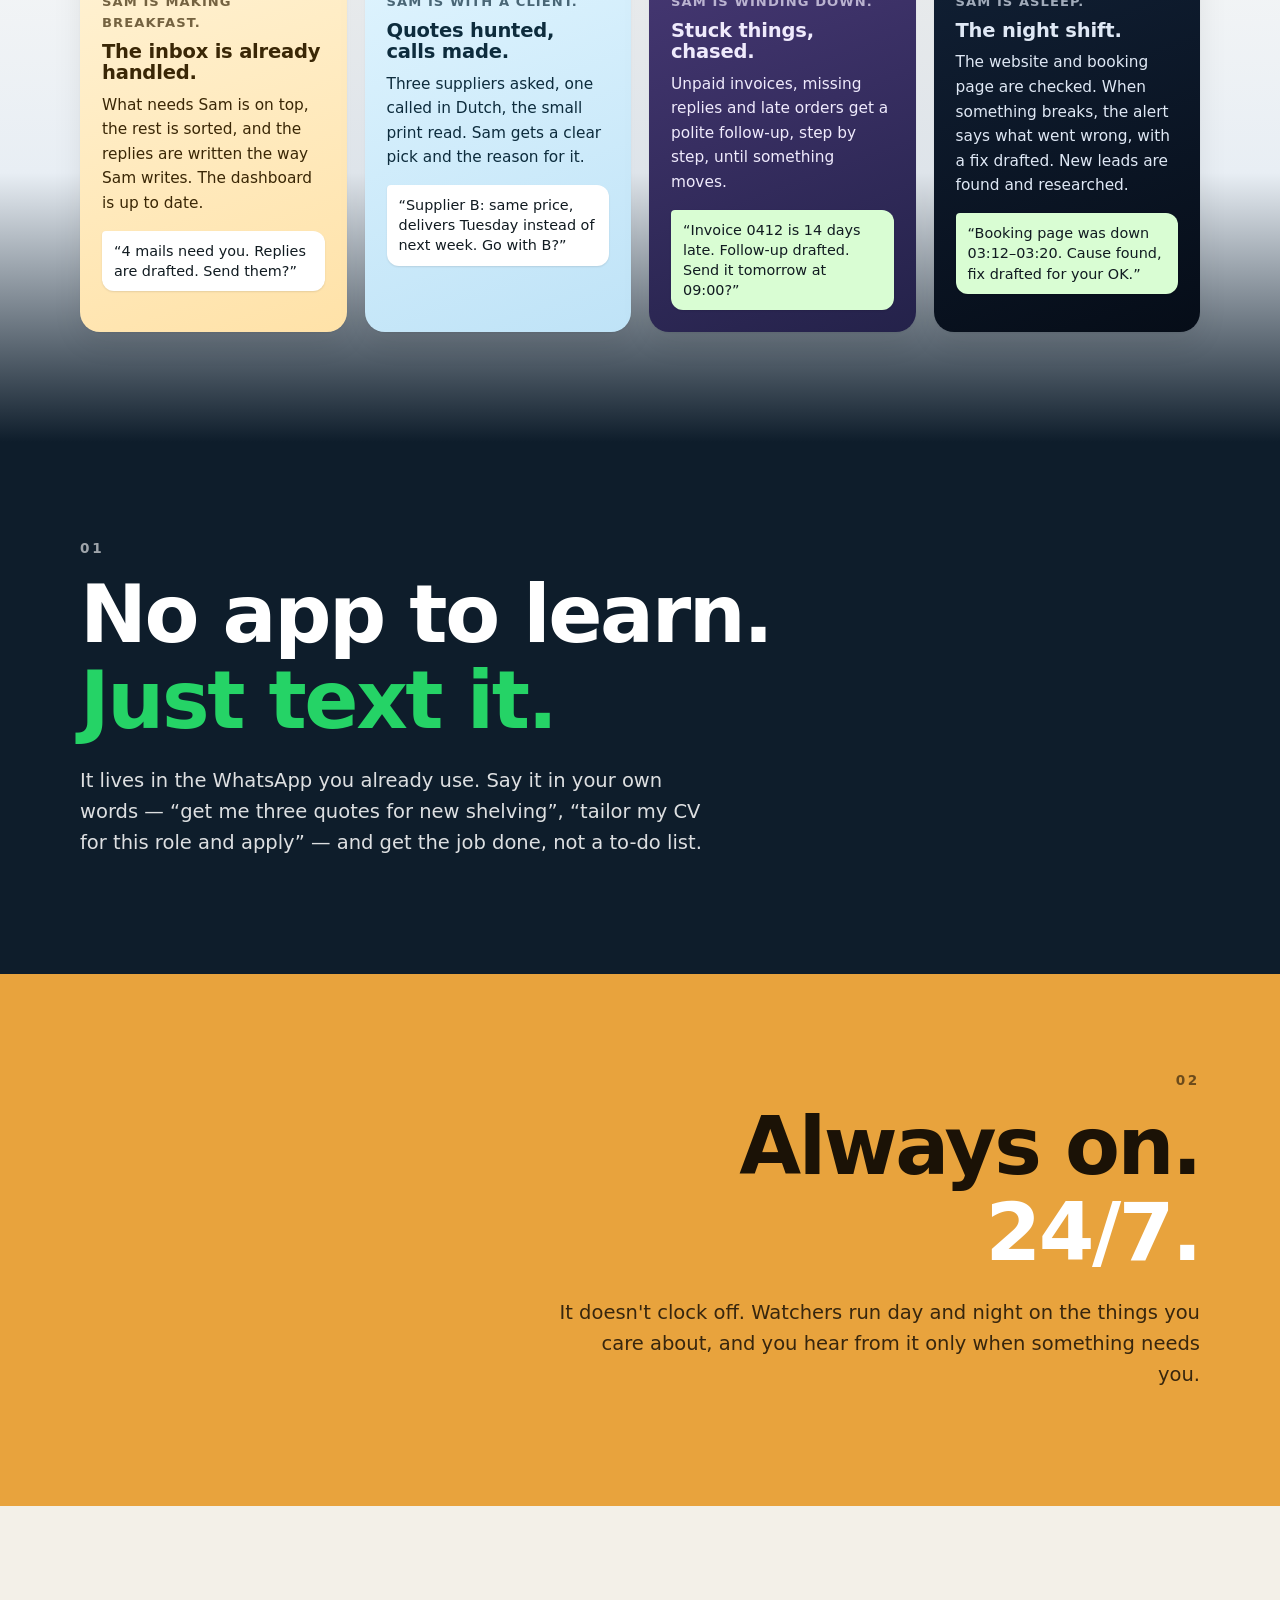
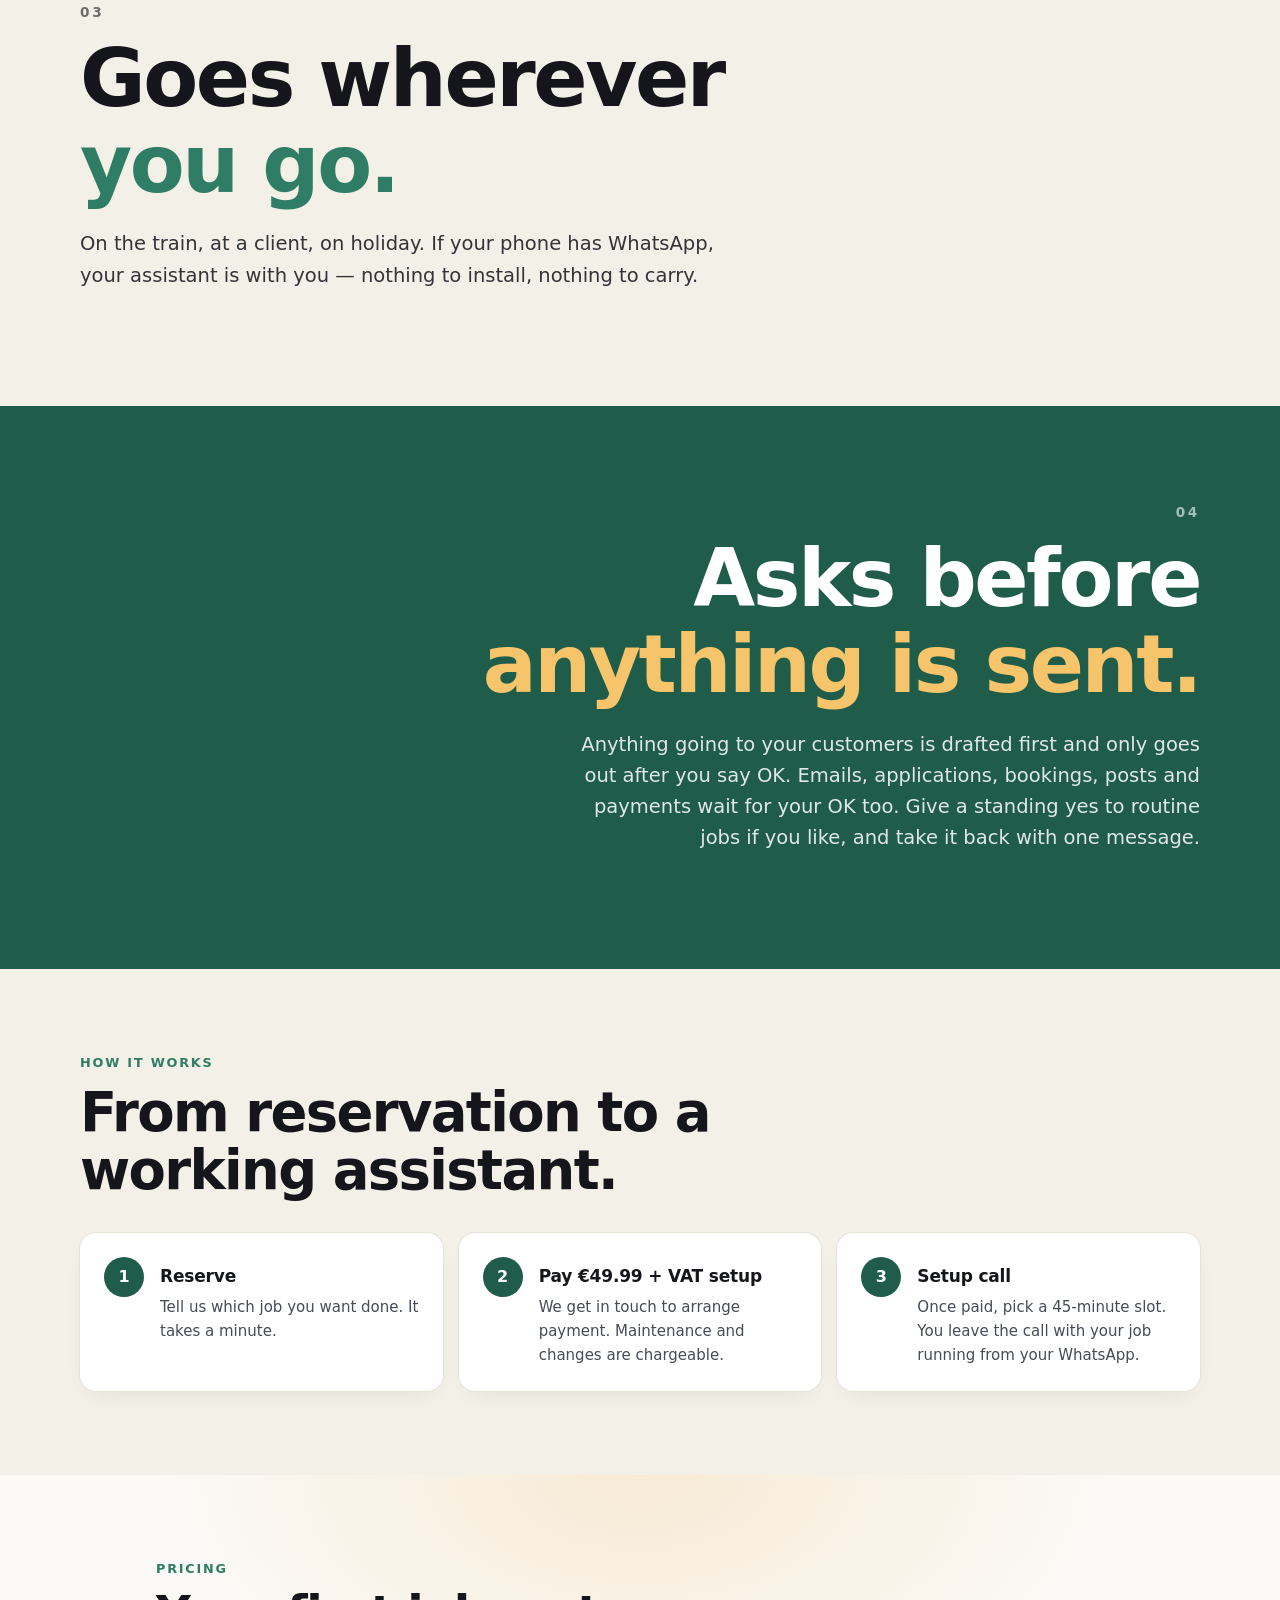
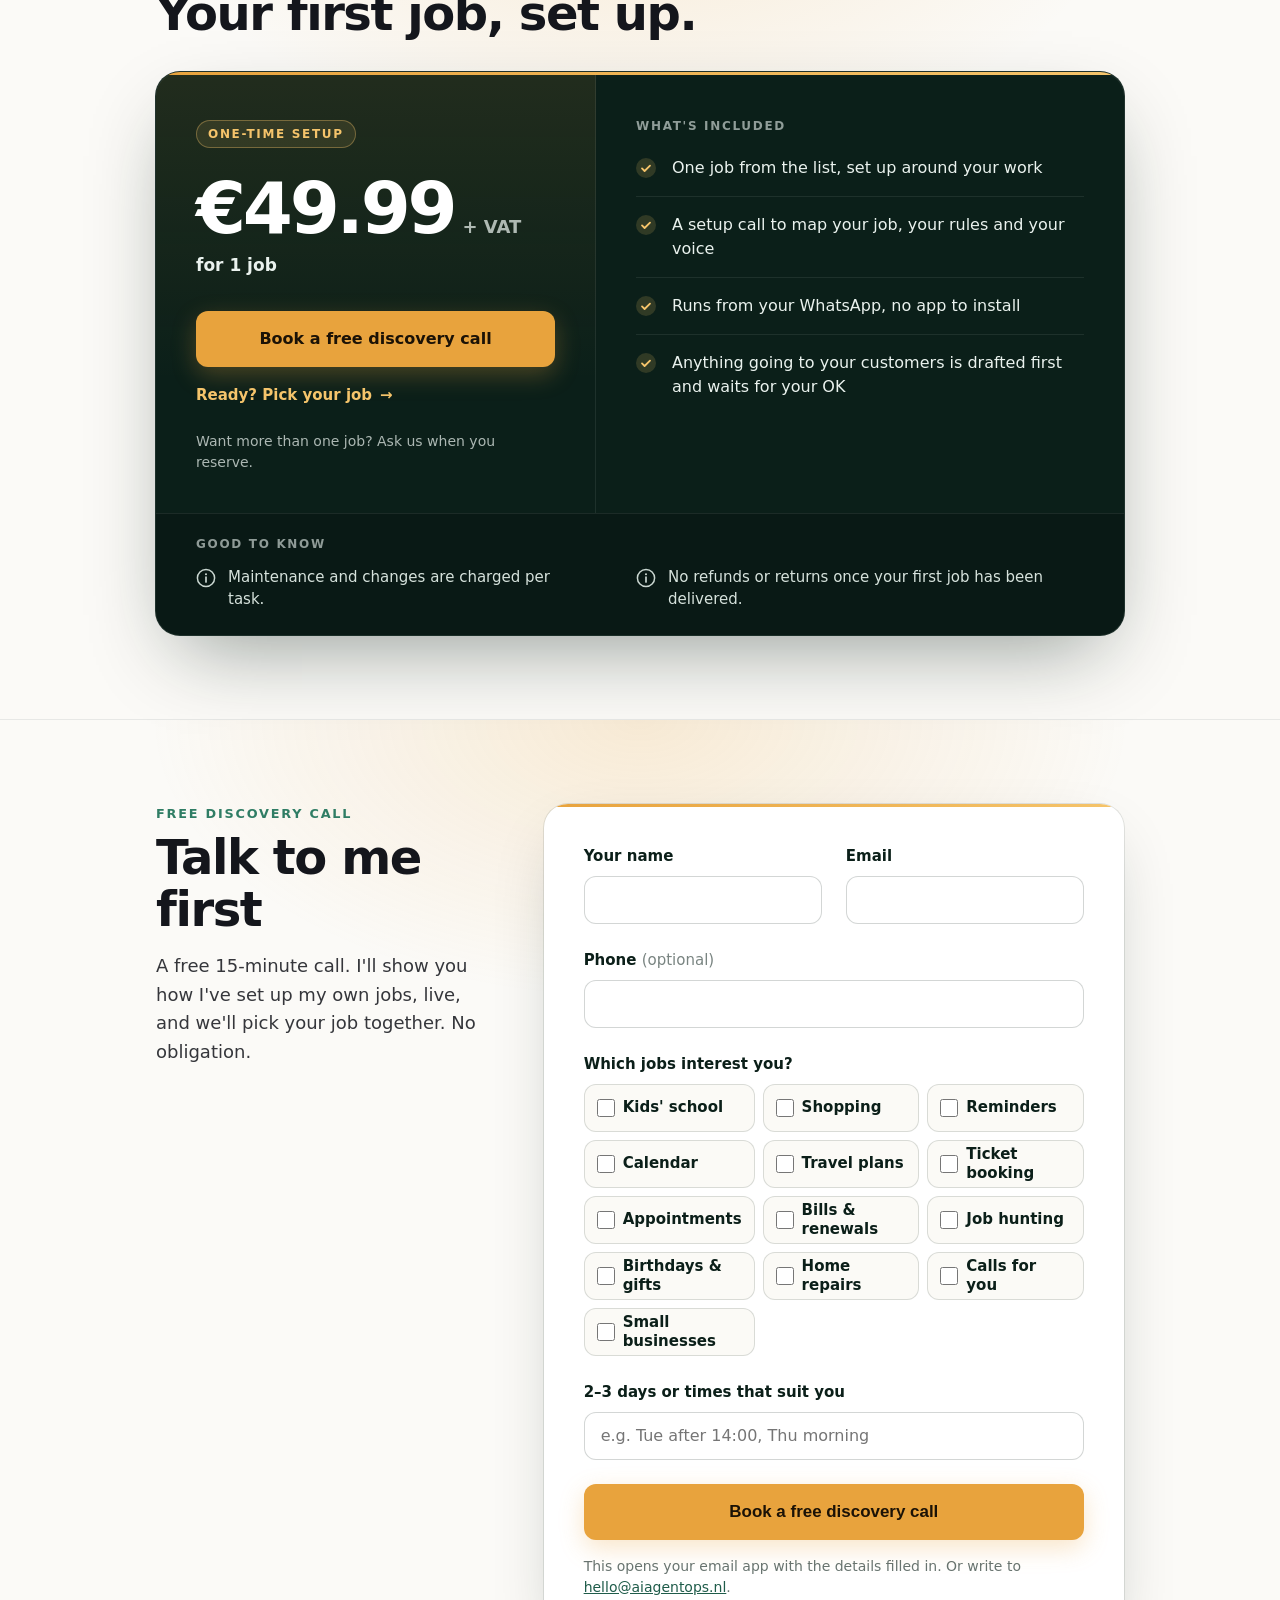
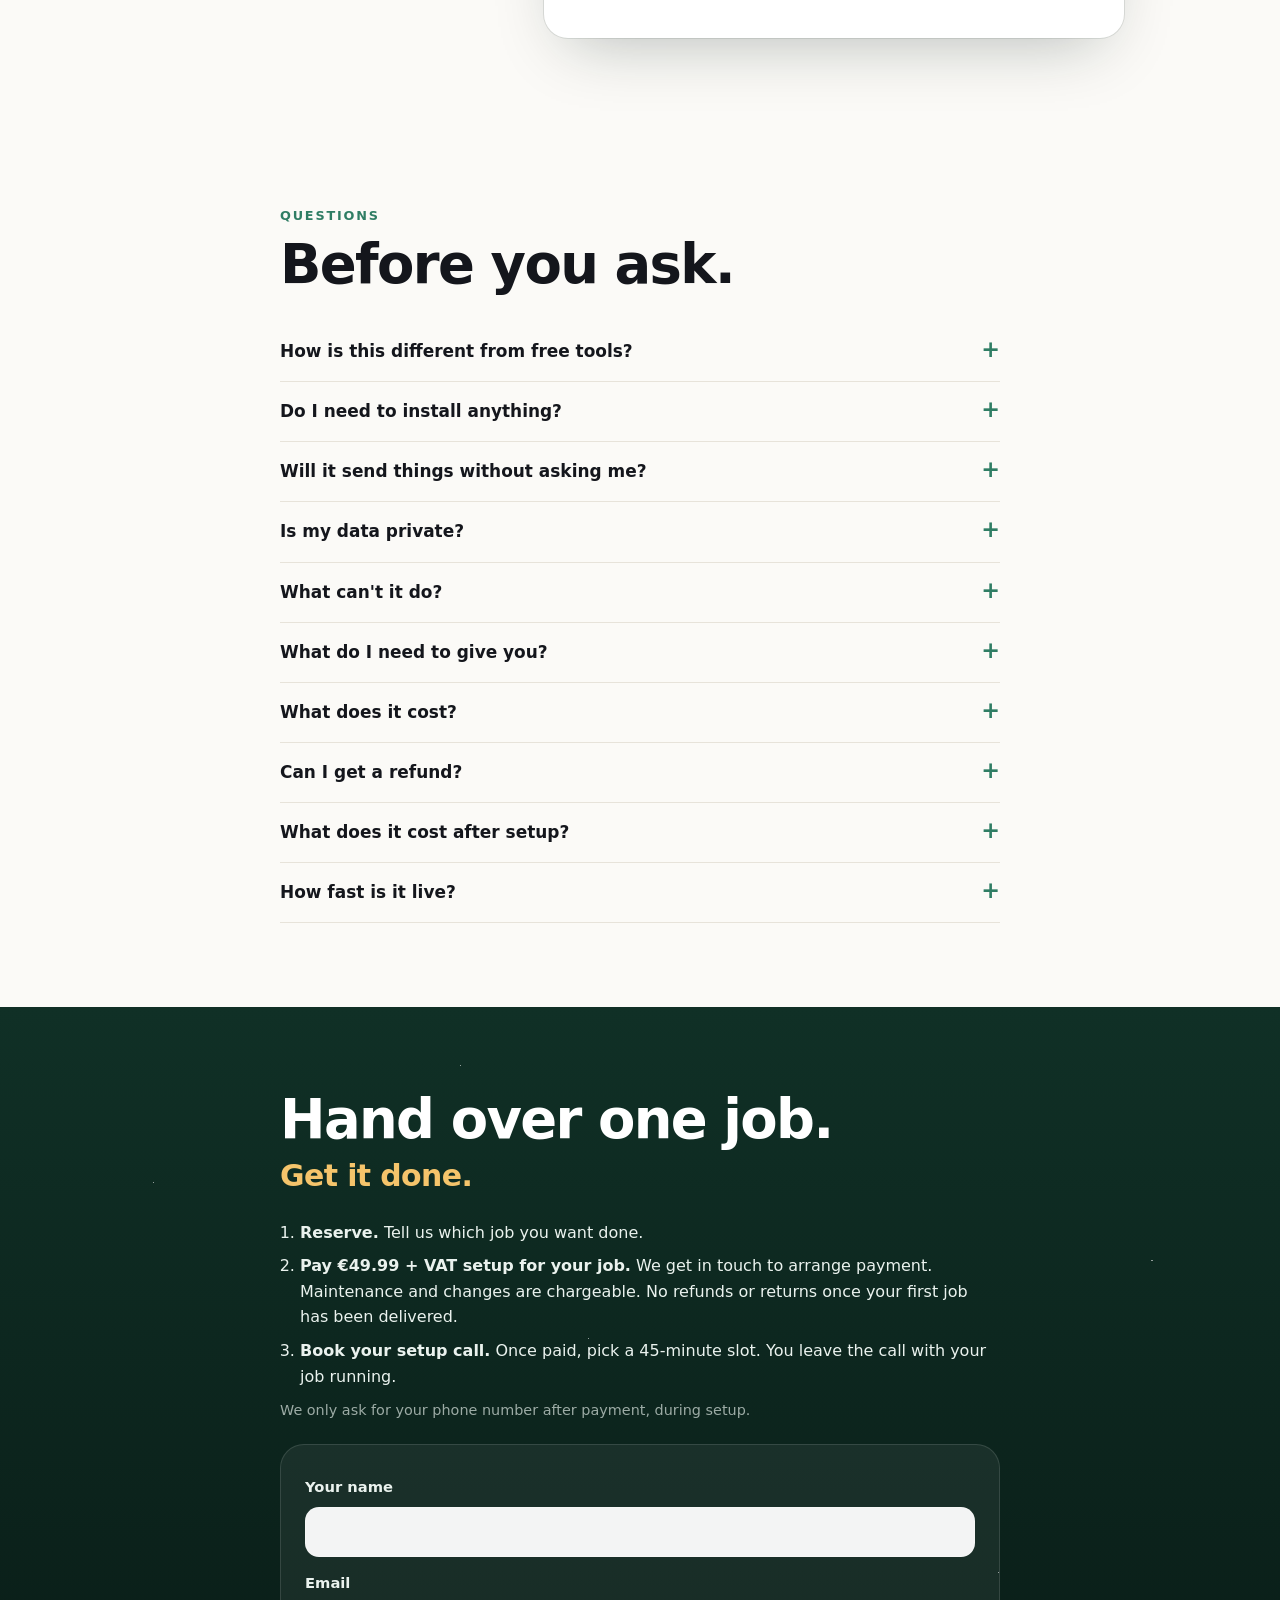
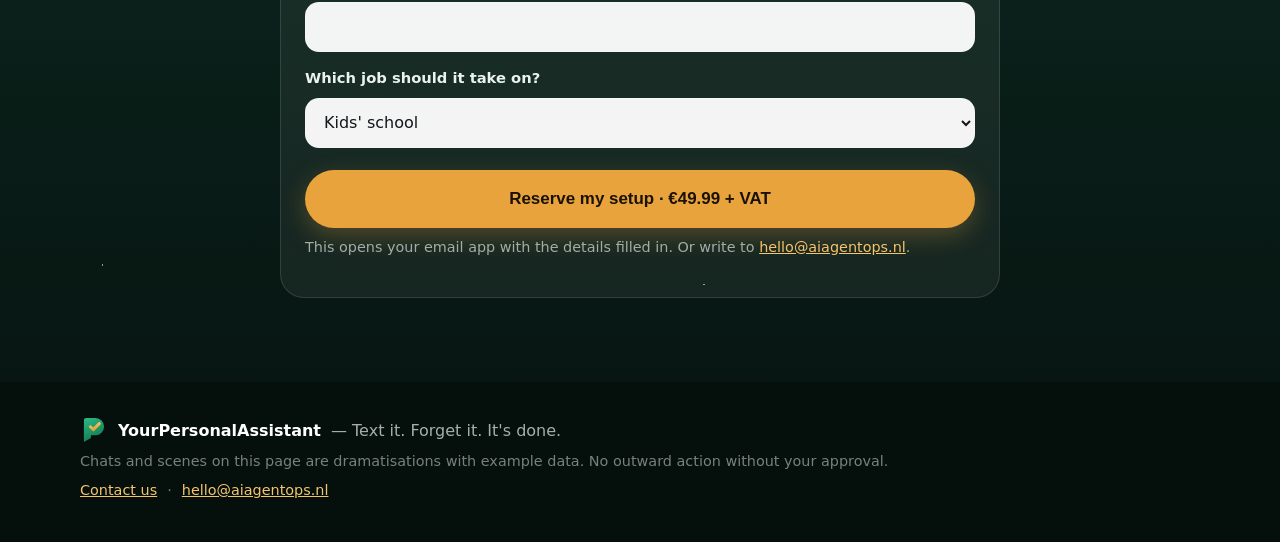
==== commit 27bc30ef: "v12: one job for €49.99 + VAT setup (index.html)" ====
--- a/index.html
+++ b/index.html
@@ -4,19 +4,19 @@
 <meta charset="utf-8">
 <meta name="viewport" content="width=device-width, initial-scale=1, viewport-fit=cover">
 <title>YourPersonalAssistant — Text it. Forget it. It's done. · €49.99 setup</title>
-<meta name="description" content="Your Personal Assistant. Text it. Forget it. It's done. Tell it in WhatsApp and it does the whole job: kids' school mail and forms, shopping, reminders, your calendar, travel plans, ticket booking, doctor, dentist and garage appointments, bills and renewals, job hunting, small business admin and more. Pick any 3 jobs. €49.99 + VAT one-time setup. Maintenance and changes are chargeable.">
+<meta name="description" content="Your Personal Assistant. Text it. Forget it. It's done. Tell it in WhatsApp and it does the whole job: kids' school mail and forms, shopping, reminders, your calendar, travel plans, ticket booking, doctor, dentist and garage appointments, bills and renewals, job hunting, small business admin and more. €49.99 + VAT one-time setup per job. Maintenance and changes are chargeable.">
 <meta name="theme-color" content="#0b1f19">
 <meta property="og:type" content="website">
 <meta property="og:url" content="https://myownagent.aiagentops.nl/">
 <meta property="og:title" content="YourPersonalAssistant — Text it. Forget it. It's done.">
-<meta property="og:description" content="Text it. Forget it. It's done. Tell it in WhatsApp. It does the whole job. Pick any 3 — €49.99 + VAT one-time setup.">
+<meta property="og:description" content="Text it. Forget it. It's done. Tell it in WhatsApp. It does the whole job. Your first job, set up: €49.99 + VAT.">
 <meta property="og:image" content="https://myownagent.aiagentops.nl/og.png">
 <meta property="og:image:width" content="1200">
 <meta property="og:image:height" content="630">
-<meta property="og:image:alt" content="YourPersonalAssistant — Text it. Forget it. It's done. Pick any 3 jobs. €49.99 + VAT one-time setup.">
+<meta property="og:image:alt" content="YourPersonalAssistant — Text it. Forget it. It's done. One job · €49.99 + VAT one-time setup.">
 <meta name="twitter:card" content="summary_large_image">
 <meta name="twitter:title" content="YourPersonalAssistant — Text it. Forget it. It's done.">
-<meta name="twitter:description" content="Text it. Forget it. It's done. Tell it in WhatsApp. It does the whole job. Pick any 3 — €49.99 + VAT one-time setup.">
+<meta name="twitter:description" content="Text it. Forget it. It's done. Tell it in WhatsApp. It does the whole job. Your first job, set up: €49.99 + VAT.">
 <meta name="twitter:image" content="https://myownagent.aiagentops.nl/og.png">
 <link rel="icon" href="/favicon.svg" type="image/svg+xml">
 <link rel="icon" href="/favicon-32.png" type="image/png" sizes="32x32">
@@ -31,7 +31,7 @@
   <div class="wrap nav-in">
     <a class="logo" href="#top" aria-label="YourPersonalAssistant home"><span class="mark" aria-hidden="true"></span><span class="wm">Your<span class="wm-p">Personal</span>Assistant</span></a>
     <nav aria-label="Sections">
-      <a href="#does">Pick your 3 jobs</a>
+      <a href="#does">Pick your job</a>
       <a href="#day">Day &amp; night</a>
       <a href="#how">How it works</a>
       <a href="#faq">FAQ</a>
@@ -47,17 +47,17 @@
   <div class="stars" aria-hidden="true"></div>
   <div class="wrap hero-in">
     <div class="hero-copy">
-      <p class="eyebrow reveal"><span class="pulse" aria-hidden="true"></span>Pick any 3 jobs</p>
+      <p class="eyebrow reveal"><span class="pulse" aria-hidden="true"></span>Pick your job</p>
       <p class="brandline reveal"><span class="bl-name"><span class="wm">Your<span class="wm-p">Personal</span>Assistant</span></span><span class="bl-tag">Text it. Forget it. It's done.</span></p>
       <h1 class="reveal">Free tools move data.<br><span class="hl">Your Personal Assistant</span> finishes <span class="hl2">the job.</span></h1>
       <div class="hero-act">
         <p class="lede reveal">Tell it in WhatsApp and it does the whole thing: the tailored CV and the application, the dashboard, the supplier quotes, the call in Dutch, the post and the video. It makes the judgment calls along the way and reports back when it's done.</p>
         <div class="cta-row reveal">
           <a class="btn btn-big" href="#call">Book a free discovery call</a>
-          <a class="btn btn-ghost" href="#join">Ready? Pick your 3 jobs</a>
+          <a class="btn btn-ghost" href="#join">Ready? Pick your job</a>
         </div>
         <div class="hero-offer reveal">
-          <p class="hero-price"><b>€49.99</b><span class="hp-t"><span>+ VAT one-time setup</span><span>Pick any 3 jobs</span></span></p>
+          <p class="hero-price"><b>€49.99</b><span class="hp-t"><span>+ VAT one-time setup</span><span>for 1 job</span></span></p>
           <ul class="hero-notes">
             <li>Maintenance and changes are chargeable.</li>
             <li>Anything going to your customers waits for your OK.</li>
@@ -99,12 +99,12 @@
   <a class="scroll-cue" href="#does" aria-label="Scroll to the jobs"><span></span></a>
 </section>
 
-<!-- JOBS MENU: PICK ANY 3 (v7 cinematic circles) -->
+<!-- JOBS MENU: PICK ONE (v7 cinematic circles) -->
 <section id="does" class="sec does cine">
   <div class="cine-sky" aria-hidden="true"><span></span><span></span><span></span></div>
   <div class="wrap">
     <p class="kicker reveal">Text it. Forget it. It's done.</p>
-    <h2 class="reveal">13 jobs. <span class="gold">Pick any 3.</span></h2>
+    <h2 class="reveal">13 jobs. <span class="gold">Pick one to start.</span></h2>
     <p class="sub reveal">Real jobs from real life: the school mail, the weekly shop, the dentist, the trip. Each one done start to finish from your WhatsApp. <b>Tap a circle to watch it happen.</b></p>
     <ul class="jgrid" role="list">
       <li class="jc reveal" style="--c1:#ffc25a;--c2:#ff6a3d">
@@ -265,7 +265,7 @@
     <div class="chat-log" id="chat-log" aria-live="polite"></div>
     <footer class="chat-foot">
       <button class="chat-btn ghost" type="button" id="chat-replay">↻ Replay</button>
-      <button class="chat-btn" type="button" id="chat-pick">+ Add to my 3 jobs</button>
+      <button class="chat-btn" type="button" id="chat-pick">+ Make this my job</button>
     </footer>
     <p class="chat-dram">WhatsApp-style chat · dramatisation with example data.</p>
   </div>
@@ -340,9 +340,9 @@
     <p class="kicker reveal">How it works</p>
     <h2 class="reveal">From reservation to a working assistant.</h2>
     <ol class="steps">
-      <li class="reveal"><span class="sn">1</span><h3>Reserve</h3><p>Tell us which 3 jobs you want done first. It takes a minute.</p></li>
+      <li class="reveal"><span class="sn">1</span><h3>Reserve</h3><p>Tell us which job you want done. It takes a minute.</p></li>
       <li class="reveal"><span class="sn">2</span><h3>Pay €49.99 + VAT setup</h3><p>We get in touch to arrange payment. Maintenance and changes are chargeable.</p></li>
-      <li class="reveal"><span class="sn">3</span><h3>Setup call</h3><p>Once paid, pick a 45-minute slot. You leave the call with your 3 jobs running from your WhatsApp.</p></li>
+      <li class="reveal"><span class="sn">3</span><h3>Setup call</h3><p>Once paid, pick a 45-minute slot. You leave the call with your job running from your WhatsApp.</p></li>
     </ol>
   </div>
 </section>
@@ -352,22 +352,22 @@
   <div class="wrap">
     <header class="pc-intro reveal">
       <p class="kicker">Pricing</p>
-      <h2>Your 3 jobs, done. One setup.</h2>
+      <h2>Your first job, set up.</h2>
     </header>
     <div class="pc reveal">
       <div class="pc-main">
         <p class="pc-label">One-time setup</p>
         <p class="pc-price"><span class="pc-amt">€49.99</span><span class="pc-vat">+ VAT</span></p>
-        <p class="pc-sub">Pick any 3 jobs</p>
+        <p class="pc-sub">for 1 job</p>
         <a class="btn btn-big pc-cta" href="#call">Book a free discovery call</a>
-        <a class="pc-alt" href="#join">Ready? Pick your 3 jobs<span aria-hidden="true"> →</span></a>
-        <p class="pc-more">Need more than 3? Ask us when you reserve.</p>
+        <a class="pc-alt" href="#join">Ready? Pick your job<span aria-hidden="true"> →</span></a>
+        <p class="pc-more">Want more than one job? Ask us when you reserve.</p>
       </div>
       <div class="pc-inc">
         <p class="pc-h">What's included</p>
         <ul class="pc-list">
-          <li>Any 3 jobs from the list, set up around your work</li>
-          <li>A setup call to map your jobs, your rules and your voice</li>
+          <li>One job from the list, set up around your work</li>
+          <li>A setup call to map your job, your rules and your voice</li>
           <li>Runs from your WhatsApp, no app to install</li>
           <li>Anything going to your customers is drafted first and waits for your OK</li>
         </ul>
@@ -390,7 +390,7 @@
       <header class="dc-intro reveal">
         <p class="kicker">Free discovery call</p>
         <h2>Talk to me first</h2>
-        <p class="dc-lede">A free 15-minute call. I'll show you how I've set up my own jobs, live, and we'll pick your 3 together. No obligation.</p>
+        <p class="dc-lede">A free 15-minute call. I'll show you how I've set up my own jobs, live, and we'll pick your job together. No obligation.</p>
       </header>
       <form id="dc" class="dc-form reveal" action="mailto:hello@aiagentops.nl" method="post" enctype="text/plain" novalidate>
         <div class="dc-row">
@@ -434,11 +434,11 @@
     <details class="reveal"><summary>Will it send things without asking me?</summary><p>No. Emails, applications, bookings, posts and anything else that leaves in your name wait for your OK. You can give a standing yes to routine jobs (say, one daily post) and take it back with one message.</p></details>
     <details class="reveal"><summary>Is my data private?</summary><p>Your Personal Assistant only connects to the accounts you choose, and watchers are read-only unless you ask for more. Your information is used to do your work and nothing else. Disconnect any account at any time and we stop.</p></details>
     <details class="reveal"><summary>What can't it do?</summary><p>It won't lie for you — forms get truthful answers, and when there is no truthful option it stops and asks. It can't pass a CAPTCHA, sit your interview or sign contracts. Some sites block automated access; those steps come to you as a one-tap list. It never moves money without your explicit approval.</p></details>
-    <details class="reveal"><summary>What do I need to give you?</summary><p>A setup call, the 3 jobs you want done, your rules, your CV or brand basics, and access to the accounts it should work in. You stay the owner of every account.</p></details>
-    <details class="reveal"><summary>What does it cost?</summary><p>€49.99 + VAT one-time setup for any 3 jobs. Maintenance and changes are chargeable. Need more than 3 jobs? Ask us when you reserve.</p></details>
+    <details class="reveal"><summary>What do I need to give you?</summary><p>A setup call, the job you want done, your rules, your CV or brand basics, and access to the accounts it should work in. You stay the owner of every account.</p></details>
+    <details class="reveal"><summary>What does it cost?</summary><p>€49.99 + VAT one-time setup for one job. Maintenance and changes are chargeable. Want more than one job? Ask us when you reserve.</p></details>
     <details class="reveal"><summary>Can I get a refund?</summary><p>No refunds or returns once your first job has been delivered. Questions about a payment? <a href="/contact">Contact us</a> and we reply by email.</p></details>
     <details class="reveal"><summary>What does it cost after setup?</summary><p>There's no monthly fee. If you want a job changed or maintained later, that's charged per task. Just ask.</p></details>
-    <details class="reveal"><summary>How fast is it live?</summary><p>You leave the setup call with your 3 jobs running. Each one is checked with you step by step.</p></details>
+    <details class="reveal"><summary>How fast is it live?</summary><p>You leave the setup call with your job running. It is checked with you step by step.</p></details>
   </div>
 </section>
 
@@ -446,11 +446,11 @@
 <section id="join" class="sec join">
   <div class="stars" aria-hidden="true"></div>
   <div class="wrap narrow">
-    <h2 class="reveal">Hand over 3 jobs.<br><span>Get them done.</span></h2>
+    <h2 class="reveal">Hand over one job.<br><span>Get it done.</span></h2>
     <ol class="steps-pay reveal">
-      <li><strong>Reserve.</strong> Tell us which jobs you want done first.</li>
-      <li><strong>Pay €49.99 + VAT setup.</strong> We get in touch to arrange payment. Maintenance and changes are chargeable. No refunds or returns once your first job has been delivered.</li>
-      <li><strong>Book your setup call.</strong> Once paid, pick a 45-minute slot. You leave the call with your jobs running.</li>
+      <li><strong>Reserve.</strong> Tell us which job you want done.</li>
+      <li><strong>Pay €49.99 + VAT setup for your job.</strong> We get in touch to arrange payment. Maintenance and changes are chargeable. No refunds or returns once your first job has been delivered.</li>
+      <li><strong>Book your setup call.</strong> Once paid, pick a 45-minute slot. You leave the call with your job running.</li>
     </ol>
     <p class="small reveal">We only ask for your phone number after payment, during setup.</p>
     <form id="wl" class="form reveal" action="mailto:hello@aiagentops.nl" method="post" enctype="text/plain">
@@ -458,7 +458,7 @@
       <input id="f-name" name="name" autocomplete="name" required>
       <label for="f-mail">Email</label>
       <input id="f-mail" name="email" type="email" autocomplete="email" required>
-      <label for="f-use">Which job should it take on first?</label>
+      <label for="f-use">Which job should it take on?</label>
       <select id="f-use" name="first">
         <option>Kids&#x27; school</option>
         <option>Shopping</option>
